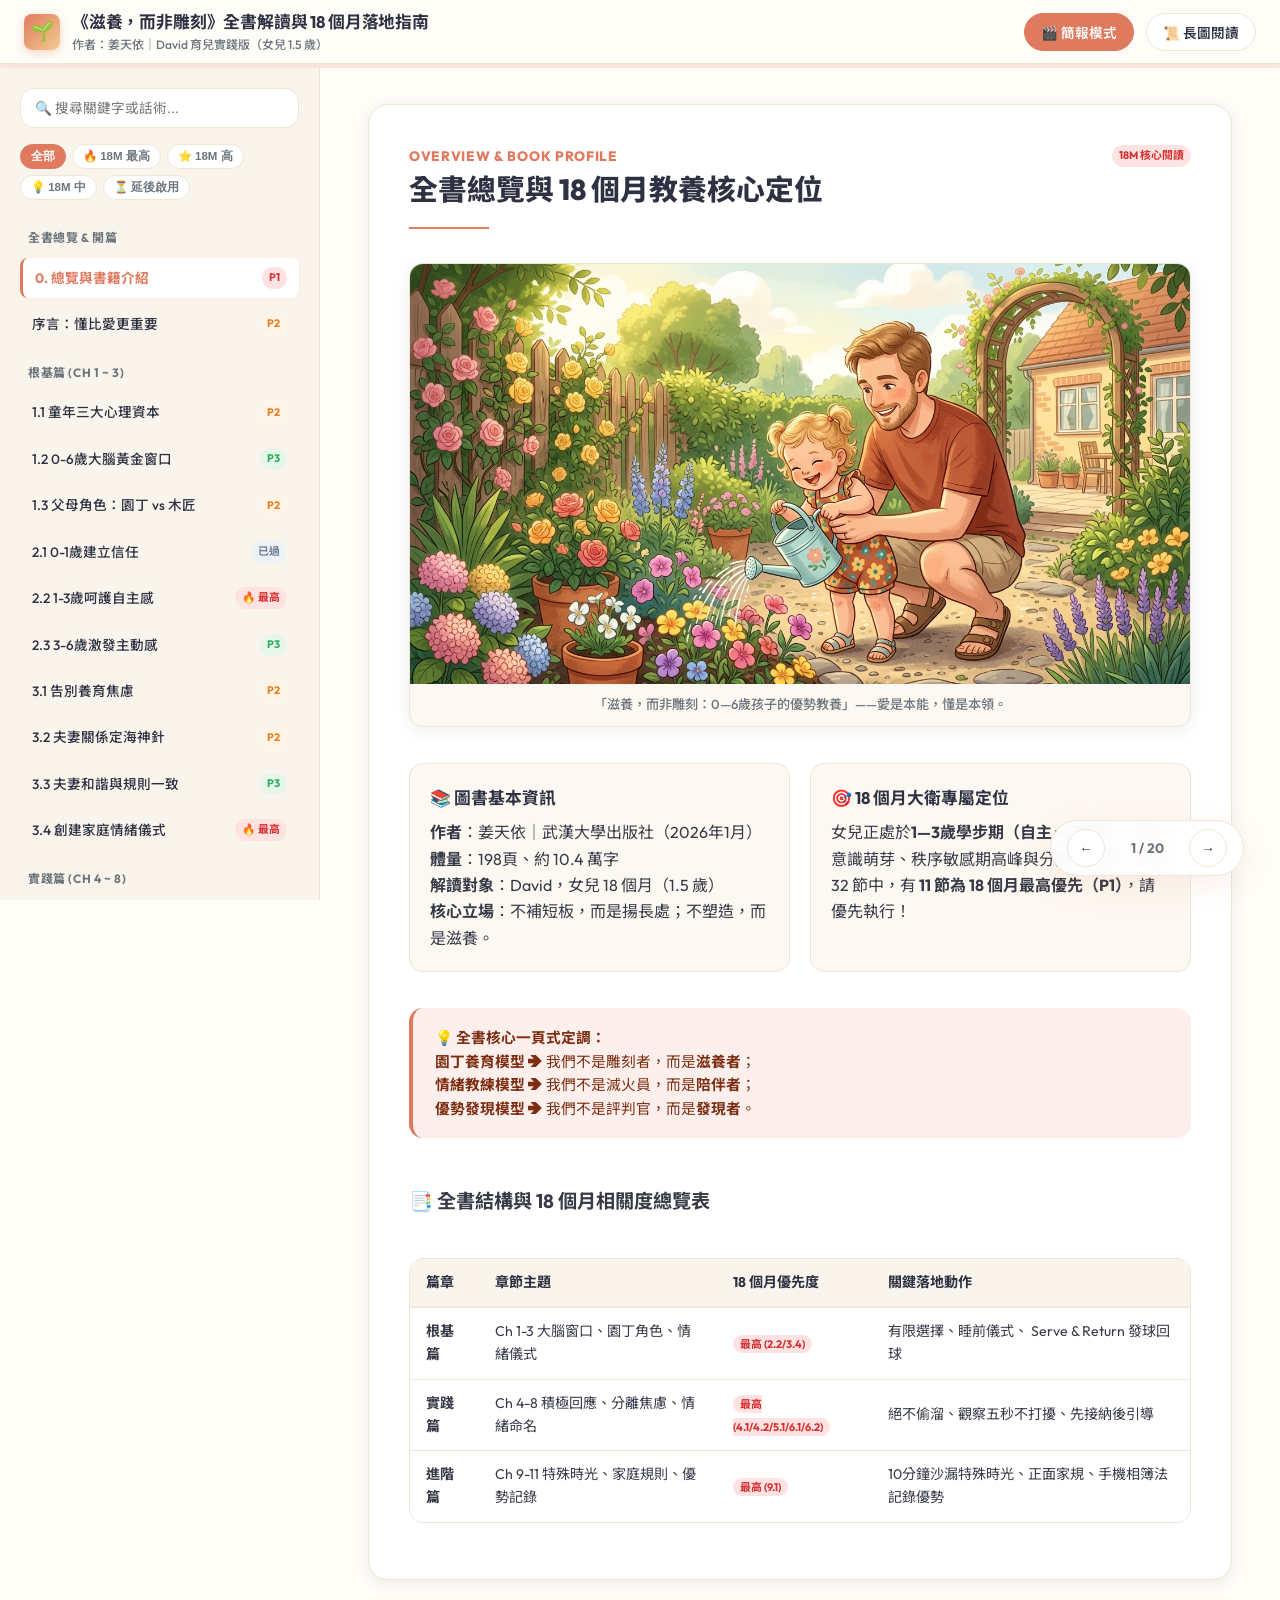
==== index.html @ 31b9a53b "Initial commit of Nurture Not Carve presentation" ====
<!DOCTYPE html>
<html lang="zh-TW">
<head>
  <meta charset="UTF-8">
  <meta name="viewport" content="width=device-width, initial-scale=1.0">
  <title>《滋養，而非雕刻》章節解讀與 18 個月落地指南 | 互動簡報</title>
  <!-- Google Fonts -->
  <link rel="preconnect" href="https://fonts.googleapis.com">
  <link rel="preconnect" href="https://fonts.gstatic.com" crossorigin>
  <link href="https://fonts.googleapis.com/css2?family=Noto+Sans+TC:wght@400;500;700;800;900&family=Outfit:wght@400;600;700;800&family=Plus+Jakarta+Sans:wght@500;700;800&display=swap" rel="stylesheet">
  <link rel="stylesheet" href="styles.css">
</head>
<body class="mode-slide">

  <!-- Header App Bar -->
  <header class="app-header">
    <div class="header-brand">
      <div class="brand-icon">🌱</div>
      <div class="brand-text">
        <h1>《滋養，而非雕刻》全書解讀與 18 個月落地指南</h1>
        <p>作者：姜天依｜David 育兒實踐版（女兒 1.5 歲）</p>
      </div>
    </div>
    <div class="header-controls">
      <button class="btn-toggle-mode active" id="btnModeSlide">🎬 簡報模式</button>
      <button class="btn-toggle-mode" id="btnModeScroll">📜 長圖閱讀</button>
    </div>
  </header>

  <!-- Progress Bar -->
  <div class="progress-bar-container">
    <div class="progress-bar-fill" id="progressBar"></div>
  </div>

  <!-- App Layout Container -->
  <div class="app-container">
    
    <!-- Sidebar Sitemap Navigation -->
    <aside class="app-sidebar" id="appSidebar">
      <div class="sidebar-search">
        <input type="text" id="searchInput" placeholder="🔍 搜尋關鍵字或話術...">
      </div>

      <div class="filter-tags">
        <button class="tag-btn active" data-filter="all">全部</button>
        <button class="tag-btn" data-filter="p1">🔥 18M 最高</button>
        <button class="tag-btn" data-filter="p2">⭐ 18M 高</button>
        <button class="tag-btn" data-filter="p3">💡 18M 中</button>
        <button class="tag-btn" data-filter="def">⏳ 延後啟用</button>
      </div>

      <nav class="nav-menu">
        <div class="nav-group-title">全書總覽 & 開篇</div>
        <a class="nav-item active" data-target="slide-overview" data-priority="p1">
          <span>0. 總覽與書籍介紹</span> <span class="priority-badge badge-p1">P1</span>
        </a>
        <a class="nav-item" data-target="slide-ch0" data-priority="p2">
          <span>序言：懂比愛更重要</span> <span class="priority-badge badge-p2">P2</span>
        </a>

        <div class="nav-group-title">根基篇 (Ch 1 ~ 3)</div>
        <a class="nav-item" data-target="slide-ch1-1" data-priority="p2">
          <span>1.1 童年三大心理資本</span> <span class="priority-badge badge-p2">P2</span>
        </a>
        <a class="nav-item" data-target="slide-ch1-2" data-priority="p3">
          <span>1.2 0-6歲大腦黃金窗口</span> <span class="priority-badge badge-p3">P3</span>
        </a>
        <a class="nav-item" data-target="slide-ch1-3" data-priority="p2">
          <span>1.3 父母角色：園丁 vs 木匠</span> <span class="priority-badge badge-p2">P2</span>
        </a>
        <a class="nav-item" data-target="slide-ch2-1" data-priority="def">
          <span>2.1 0-1歲建立信任</span> <span class="priority-badge badge-def">已過</span>
        </a>
        <a class="nav-item" data-target="slide-ch2-2" data-priority="p1">
          <span>2.2 1-3歲呵護自主感</span> <span class="priority-badge badge-p1">🔥 最高</span>
        </a>
        <a class="nav-item" data-target="slide-ch2-3" data-priority="p3">
          <span>2.3 3-6歲激發主動感</span> <span class="priority-badge badge-p3">P3</span>
        </a>
        <a class="nav-item" data-target="slide-ch3-1" data-priority="p2">
          <span>3.1 告別養育焦慮</span> <span class="priority-badge badge-p2">P2</span>
        </a>
        <a class="nav-item" data-target="slide-ch3-2" data-priority="p2">
          <span>3.2 夫妻關係定海神針</span> <span class="priority-badge badge-p2">P2</span>
        </a>
        <a class="nav-item" data-target="slide-ch3-3" data-priority="p3">
          <span>3.3 夫妻和諧與規則一致</span> <span class="priority-badge badge-p3">P3</span>
        </a>
        <a class="nav-item" data-target="slide-ch3-4" data-priority="p1">
          <span>3.4 創建家庭情緒儀式</span> <span class="priority-badge badge-p1">🔥 最高</span>
        </a>

        <div class="nav-group-title">實踐篇 (Ch 4 ~ 8)</div>
        <a class="nav-item" data-target="slide-ch4-1" data-priority="p1">
          <span>4.1 積極回應 vs 寵溺</span> <span class="priority-badge badge-p1">🔥 最高</span>
        </a>
        <a class="nav-item" data-target="slide-ch4-2" data-priority="p1">
          <span>4.2 分離焦慮積極應對</span> <span class="priority-badge badge-p1">🔥 最高</span>
        </a>
        <a class="nav-item" data-target="slide-ch4-3" data-priority="p2">
          <span>4.3 營造可預測家庭環境</span> <span class="priority-badge badge-p2">P2</span>
        </a>
        <a class="nav-item" data-target="slide-ch5-1" data-priority="p1">
          <span>5.1 保護專注力不打擾</span> <span class="priority-badge badge-p1">🔥 最高</span>
        </a>
        <a class="nav-item" data-target="slide-ch5-2" data-priority="p3">
          <span>5.2 成長型思維誇孩子</span> <span class="priority-badge badge-p3">P3</span>
        </a>
        <a class="nav-item" data-target="slide-ch5-3" data-priority="p3">
          <span>5.3 藝術遊戲培養創造力</span> <span class="priority-badge badge-p3">P3</span>
        </a>
        <a class="nav-item" data-target="slide-ch6-1" data-priority="p1">
          <span>6.1 幫孩子為情緒命名</span> <span class="priority-badge badge-p1">🔥 最高</span>
        </a>
        <a class="nav-item" data-target="slide-ch6-2" data-priority="p1">
          <span>6.2 先接納後引導</span> <span class="priority-badge badge-p1">🔥 最高</span>
        </a>
        <a class="nav-item" data-target="slide-ch6-3" data-priority="p3">
          <span>6.3 應對發脾氣暫停角</span> <span class="priority-badge badge-p3">P3</span>
        </a>
        <a class="nav-item" data-target="slide-ch7-1" data-priority="p2">
          <span>7.1 物權意識與分享</span> <span class="priority-badge badge-p2">P2</span>
        </a>
        <a class="nav-item" data-target="slide-ch7-2" data-priority="def">
          <span>7.2-7.4 衝突與同理心</span> <span class="priority-badge badge-def">延後</span>
        </a>
        <a class="nav-item" data-target="slide-ch8-1" data-priority="p2">
          <span>8.1-8.3 允許犯錯與堅毅</span> <span class="priority-badge badge-p2">P2</span>
        </a>

        <div class="nav-group-title">進階篇 (Ch 9 ~ 11)</div>
        <a class="nav-item" data-target="slide-ch9-1" data-priority="p1">
          <span>9.1 10分鐘特殊時光</span> <span class="priority-badge badge-p1">🔥 最高</span>
        </a>
        <a class="nav-item" data-target="slide-ch9-2" data-priority="p2">
          <span>9.2-9.3 C2Q與親子閱讀</span> <span class="priority-badge badge-p2">P2</span>
        </a>
        <a class="nav-item" data-target="slide-ch10-1" data-priority="p2">
          <span>10.1 清晰一致的家庭規則</span> <span class="priority-badge badge-p2">P2</span>
        </a>
        <a class="nav-item" data-target="slide-ch10-2" data-priority="def">
          <span>10.2 自然邏輯結果 4R</span> <span class="priority-badge badge-def">⚠️ 警示</span>
        </a>
        <a class="nav-item" data-target="slide-ch10-3" data-priority="p2">
          <span>10.3 鼓勵式溝通話術</span> <span class="priority-badge badge-p2">P2</span>
        </a>
        <a class="nav-item" data-target="slide-ch11-1" data-priority="p2">
          <span>11.1-11.3 VIA 24項優勢</span> <span class="priority-badge badge-p2">P2</span>
        </a>

        <div class="nav-group-title">總結模型 & 實踐工具</div>
        <a class="nav-item" data-target="slide-models" data-priority="p1">
          <span>三大模型總結</span> <span class="priority-badge badge-p1">P1</span>
        </a>
        <a class="nav-item" data-target="slide-games" data-priority="p2">
          <span>附錄 1：10例情緒小遊戲</span> <span class="priority-badge badge-p2">P2</span>
        </a>
        <a class="nav-item" data-target="slide-scripts" data-priority="p1">
          <span>附錄 2：8大急救話術對照</span> <span class="priority-badge badge-p1">P1</span>
        </a>
        <a class="nav-item" data-target="slide-critique" data-priority="p2">
          <span>學術檢視與全書存疑</span> <span class="priority-badge badge-p2">P2</span>
        </a>
        <a class="nav-item" data-target="slide-action18" data-priority="p1">
          <span>18 個月專屬落地清單</span> <span class="priority-badge badge-p1">🔥 最高</span>
        </a>
        <a class="nav-item" data-target="slide-conclusion" data-priority="p1">
          <span>結論：大衛的育兒心法</span> <span class="priority-badge badge-p1">P1</span>
        </a>
      </nav>
    </aside>

    <!-- Main Content Area -->
    <main class="app-content">
      <div class="slides-container">

        <!-- Slide 0: Overview -->
        <section class="slide-card active-slide" id="slide-overview">
          <div class="slide-header">
            <div>
              <div class="chapter-number">Overview & Book Profile</div>
              <h2 class="slide-title">全書總覽與 18 個月教養核心定位</h2>
            </div>
            <span class="priority-badge badge-p1">18M 核心閱讀</span>
          </div>
          <div class="slide-body">
            <figure class="slide-media">
              <img src="images/cover_gardener.jpg" alt="園丁式教養">
              <figcaption>「滋養，而非雕刻：0—6歲孩子的優勢教養」——愛是本能，懂是本領。</figcaption>
            </figure>

            <div class="grid-2">
              <div class="feature-box">
                <div class="feature-title">📚 圖書基本資訊</div>
                <p><strong>作者</strong>：姜天依｜武漢大學出版社（2026年1月）</p>
                <p><strong>體量</strong>：198頁、約 10.4 萬字</p>
                <p><strong>解讀對象</strong>：David，女兒 18 個月（1.5 歲）</p>
                <p><strong>核心立場</strong>：不補短板，而是揚長處；不塑造，而是滋養。</p>
              </div>

              <div class="feature-box">
                <div class="feature-title">🎯 18 個月大衛專屬定位</div>
                <p>女兒正處於<strong>1—3歲學步期（自主 vs 羞怯）</strong>，自我意識萌芽、秩序敏感期高峰與分離焦慮期。全書 32 節中，有 <strong>11 節為 18 個月最高優先（P1）</strong>，請優先執行！</p>
              </div>
            </div>

            <div class="callout callout-core">
              <strong>💡 全書核心一頁式定調：</strong><br>
              <strong>園丁養育模型</strong> ➔ 我們不是雕刻者，而是<strong>滋養者</strong>；<br>
              <strong>情緒教練模型</strong> ➔ 我們不是滅火員，而是<strong>陪伴者</strong>；<br>
              <strong>優勢發現模型</strong> ➔ 我們不是評判官，而是<strong>發現者</strong>。
            </div>

            <h3 style="font-size: 1.2rem; font-weight: 700; margin-top: 12px;">📑 全書結構與 18 個月相關度總覽表</h3>
            <table class="custom-table">
              <thead>
                <tr>
                  <th>篇章</th>
                  <th>章節主題</th>
                  <th>18 個月優先度</th>
                  <th>關鍵落地動作</th>
                </tr>
              </thead>
              <tbody>
                <tr>
                  <td><strong>根基篇</strong></td>
                  <td>Ch 1-3 大腦窗口、園丁角色、情緒儀式</td>
                  <td><span class="priority-badge badge-p1">最高 (2.2/3.4)</span></td>
                  <td>有限選擇、睡前儀式、 Serve & Return 發球回球</td>
                </tr>
                <tr>
                  <td><strong>實踐篇</strong></td>
                  <td>Ch 4-8 積極回應、分離焦慮、情緒命名</td>
                  <td><span class="priority-badge badge-p1">最高 (4.1/4.2/5.1/6.1/6.2)</span></td>
                  <td>絕不偷溜、觀察五秒不打擾、先接納後引導</td>
                </tr>
                <tr>
                  <td><strong>進階篇</strong></td>
                  <td>Ch 9-11 特殊時光、家庭規則、優勢記錄</td>
                  <td><span class="priority-badge badge-p1">最高 (9.1)</span></td>
                  <td>10分鐘沙漏特殊時光、正面家規、手機相簿法記錄優勢</td>
                </tr>
              </tbody>
            </table>
          </div>
        </section>

        <!-- Slide 1: Ch 0 序言 -->
        <section class="slide-card" id="slide-ch0">
          <div class="slide-header">
            <div>
              <div class="chapter-number">Chapter 0</div>
              <h2 class="slide-title">序言與前言：懂比愛更重要</h2>
            </div>
            <span class="priority-badge badge-p2">P2 基礎心態</span>
          </div>
          <div class="slide-body">
            <div class="callout callout-tip">
              <strong>🌟 核心主張：</strong> 愛是本能，懂是本領。傳統教養常以愛為名進行「標準化修剪」（讓安靜的孩子活潑、好動的孩子安靜）。本書立場：不補短板，而是揚長處。
            </div>

            <div class="grid-2">
              <div class="feature-box">
                <div class="feature-title">🎨 「航航混顏料」經典模式</div>
                <p>孩子把顏料塗滿整張桌子，老師沒有只說「隨你玩」，而是給了一個<strong>新身分（「色彩探索家」）</strong> + <strong>新結構（限定兩種顏色、指定區域、水洗顏料）</strong>。</p>
                <p style="color: var(--primary-coral-dark); font-weight: 700; margin-top: 6px;">👉 關鍵公式：接納 + 結構 = 完整動作（只接納會變成放任）</p>
              </div>

              <div class="feature-box">
                <div class="feature-title">🔍 推薦序內容缺口提醒</div>
                <p>推薦序點名的兩個賣點：「24項優勢信心建立法」與「加總分」理念，在正文中<strong>沒有獨立方法或完全未出現</strong>。閱讀時宜保持批判性。</p>
              </div>
            </div>

            <div class="callout callout-action">
              <strong>🛠️ 18 個月本週可做：</strong><br>
              處理一個你覺得是「破壞」的行為（扔食物、掏抽屜）。先做<strong>觀察</strong>：她在觀察什麼？重複哪個動作？換個名字記錄（「測試重力」），並給予一個安全的替代結構（專屬低櫃/倒東西箱）。
            </div>
          </div>
        </section>

        <!-- Slide 2: Ch 1.1 - 1.3 根基篇 -->
        <section class="slide-card" id="slide-ch1-1">
          <div class="slide-header">
            <div>
              <div class="chapter-number">Chapter 1.1 ~ 1.3</div>
              <h2 class="slide-title">心理資本、大腦黃金窗口與園丁隱喻</h2>
            </div>
            <span class="priority-badge badge-p2">P2 心理學地基</span>
          </div>
          <div class="slide-body">
            <figure class="slide-media">
              <img src="images/serve_and_return.jpg" alt="發球與回球互動">
              <figcaption>哈佛兒童發展中心「 Serve & Return 發球—回球」互動：孩子發球，父母在2秒內回球。</figcaption>
            </figure>

            <div class="grid-3">
              <div class="feature-box">
                <div class="feature-title">🌱 三大心理資本 (Ch 1.1)</div>
                <p><strong>內在安全感</strong> (土壤)<br><strong>樂觀解釋風格</strong> (陽光)<br><strong>成長型思維</strong> (雨露)</p>
                <p style="font-size: 0.85rem; color: var(--text-muted); margin-top: 6px;">壞事發生時往「暫時、特定、外在」歸因。</p>
              </div>

              <div class="feature-box">
                <div class="feature-title">🧠 大腦發展窗口 (Ch 1.2)</div>
                <p>0-3 歲突觸爆發，3 歲起「用進廢退」修剪。<strong> Serve & Return 發球-回球</strong>是核心互動。毒性壓力指長期忽視/暴力的壓力，日常哭鬧非毒性壓力。</p>
              </div>

              <div class="feature-box">
                <div class="feature-title">🏡 園丁 vs 木匠 (Ch 1.3)</div>
                <p>木匠有藍圖，偏離即缺陷；園丁只負責土壤陽光水分。父母應從「塑造者」轉為「發現者」與「支持者」。</p>
              </div>
            </div>

            <div class="callout callout-action">
              <strong>🛠️ 18 個月本週可做：</strong><br>
              挑三個時段（換尿布、吃飯、洗澡），刻意做「發球-回球」：只要她發出聲音或指向物品，在 2 秒內回應（重複聲音、命名物品、模仿表情）。跟隨她的注意力！
            </div>
          </div>
        </section>

        <!-- Slide 3: Ch 2.2 1-3歲學步期 (18M 最高) -->
        <section class="slide-card" id="slide-ch2-2">
          <div class="slide-header">
            <div>
              <div class="chapter-number">Chapter 2.2</div>
              <h2 class="slide-title">1—3歲學步期：呵護自主感，巧妙設立邊界</h2>
            </div>
            <span class="priority-badge badge-p1">🔥 18M 最高優先</span>
          </div>
          <div class="slide-body">
            <div class="callout callout-core">
              <strong>🌟 Erikson 第二階段核心：自主 vs 羞怯懷疑</strong><br>
              孩子的「不！」不是變壞，而是自我意識的宣言。父母的角色從「守護神」轉為「引導者」，任務是在呵護自主感與設立安全邊界間找平衡。
            </div>

            <div class="grid-2">
              <div class="feature-box">
                <div class="feature-title">🎁 最高投報率技術：有限選擇</div>
                <p>不問「你要不要穿衣服」，問「你要穿紅色還是藍色」。選項由你設計，選擇權在她。<strong>18 個月選項必須是拿在手中的實物！</strong></p>
              </div>

              <div class="feature-box">
                <div class="feature-title">🍪 秩序敏感期與邊界</div>
                <p>餅乾碎了就崩潰不是無理取鬧，是認定的完整被破壞。處理方式不是講理，是維持規律。心法：<strong>允許情緒，限制行為；共情先行，堅定隨後。</strong></p>
              </div>
            </div>

            <div class="callout callout-action">
              <strong>🛠️ 18 個月本週必執行（6 大動作）：</strong>
              <ol style="margin-left: 20px; font-size: 0.9rem; line-height: 1.7;">
                <li><strong>有限選擇每天三次</strong>：穿衣、吃飯碗、出門鞋（拿兩個實物供選）。</li>
                <li><strong>建立「替代清單」</strong>：對常說不可以的場景準備「但你可以...」（打人 ➔ 摸摸 / 拍枕頭）。</li>
                <li><strong>小幫手任務</strong>：髒衣服丟洗衣籃、放鞋子，做完真誠道謝。</li>
                <li><strong>三段式共情句型</strong>：「你很想要 ___，拿不到很生氣。爸爸知道。但是 ___ 不可以。我們可以 ___。」</li>
                <li><strong>固定三樣物品位置</strong>：她的杯子、鞋子、睡前玩偶。</li>
                <li><strong>戒除言語羞辱</strong>：絕不說「笨手笨腳」「再哭就不要你了」。</li>
              </ol>
            </div>
          </div>
        </section>

        <!-- Slide 4: Ch 3.1 - 3.4 父母情緒與家庭儀式 -->
        <section class="slide-card" id="slide-ch3-1">
          <div class="slide-header">
            <div>
              <div class="chapter-number">Chapter 3.1 ~ 3.4</div>
              <h2 class="slide-title">父母情緒管理、夫妻關係與家庭儀式</h2>
            </div>
            <span class="priority-badge badge-p1">🔥 3.4 18M 最高</span>
          </div>
          <div class="slide-body">
            <div class="grid-2">
              <div class="feature-box">
                <div class="feature-title">☕ 先給自己澆水 (Ch 3.1)</div>
                <p>空杯子倒不出水。睡眠不足會使前額葉失控。練習 <strong>4-7-8 呼吸法</strong>：吸氣 4 秒、屏息 7 秒、呼氣 8 秒。認知重評：「她不是搞破壞，是在探索。」</p>
              </div>

              <div class="feature-box">
                <div class="feature-title">☀️ 夫妻關係是太陽 (Ch 3.2-3.3)</div>
                <p>對孩子最好的教育是父母相愛。避免「孩子中心主義」。目睹爭吵後必須<strong>在孩子面前和好（災後重建）</strong>。約定「減壓閥暗號」適時換手。</p>
              </div>
            </div>

            <div class="callout callout-tip">
              <strong>🎉 3.4 家庭積極情緒儀式（頻率 > 規模）：</strong><br>
              每週大餐不如每天高品質擁抱。設計睡前固定儀式、出門「魔法親吻」、每年 recorded 的「生日訪談」。
            </div>

            <div class="callout callout-action">
              <strong>🛠️ 18 個月本週可做：</strong><br>
              - <strong>今晚開始睡前儀式</strong>：洗澡 ➔ 按摩 ➔ 繪本 ➔ 關燈 ➔ 愛的暗號。<br>
              - <strong>夫妻黃金 15 分鐘</strong>：孩子睡後不滑手機、不談孩子，只聊彼此。<br>
              - <strong>確立 3 條家規</strong>：與太太及照顧者（長輩/保母）一致。
            </div>
          </div>
        </section>

        <!-- Slide 5: Ch 4.1 積極回應 vs 寵溺 -->
        <section class="slide-card" id="slide-ch4-1">
          <div class="slide-header">
            <div>
              <div class="chapter-number">Chapter 4.1</div>
              <h2 class="slide-title">積極回應 vs 寵溺：無條件接納情緒，有條件滿足訴求</h2>
            </div>
            <span class="priority-badge badge-p1">🔥 18M 最高優先</span>
          </div>
          <div class="slide-body">
            <div class="callout callout-core">
              <strong>🌟 核心定型金句：</strong><br>
              「孩子不是被愛壞的，而是被混亂的規則和無效的管教慣壞的。」<br>
              <strong>回應的是「情緒與需求」，寵溺是滿足「所有行為訴求」。</strong>
            </div>

            <div class="grid-2">
              <div class="feature-box">
                <div class="feature-title">⚙️ 外部調節器概念</div>
                <p>幼兒前額葉未成熟，無法自我調節。父母的及時回應是外部調節器。無數次「被成功調節」的經驗會內化為自我調節能力。</p>
              </div>

              <div class="feature-box">
                <div class="feature-title">🕳️ 坑的比喻</div>
                <p><strong>積極回應</strong> ➔ 跑到坑邊說「我看到你了，我在這裡，我會幫你出來」；<br>
                <strong>寵溺</strong> ➔ 孩子哼一聲你就跳下去墊底甚至罵地面（取代了她的經驗）。</p>
              </div>
            </div>

            <table class="custom-table">
              <thead>
                <tr>
                  <th>步驟</th>
                  <th>階段任務</th>
                  <th>18 個月具體動作</th>
                </tr>
              </thead>
              <tbody>
                <tr>
                  <td><strong>步驟 1</strong></td>
                  <td>處理情緒 (下層大腦)</td>
                  <td>蹲下平視 ➔ 命名情緒 ➔ 允許哭泣 (語言簡短，肢體為主)</td>
                </tr>
                <tr>
                  <td><strong>步驟 2</strong></td>
                  <td>處理行為 (上層大腦)</td>
                  <td>溫和堅定重申規則 ➔ 提供有限選擇 / 轉移注意力</td>
                </tr>
              </tbody>
            </table>

            <div class="callout callout-action">
              <strong>🛠️ 18 個月本週做法：</strong><br>
              抓一個常因哭吵而讓步的場景（如索要零食）。這次不改變規則，只改變回應方式：情緒全接住，規則不動！重複 50 次是正常成本，不是失敗。
            </div>
          </div>
        </section>

        <!-- Slide 6: Ch 4.2 分離焦慮與安全基地 -->
        <section class="slide-card" id="slide-ch4-2">
          <div class="slide-header">
            <div>
              <div class="chapter-number">Chapter 4.2 ~ 4.3</div>
              <h2 class="slide-title">分離焦慮的積極應對與可預測家庭環境</h2>
            </div>
            <span class="priority-badge badge-p1">🔥 4.2 18M 高峰</span>
          </div>
          <div class="slide-body">
            <div class="callout callout-warning">
              <strong>⚠️ 最高警告：絕不偷偷溜走！</strong><br>
              偷溜會造成嚴重的信任危機，導致孩子第二天更黏。寧可面對哭泣的告別，也不要無聲消失。
            </div>

            <div class="grid-2">
              <div class="feature-box">
                <div class="feature-title">💋 4.2 核心工具：再見儀式</div>
                <p>固定短小的再見儀式（如<strong>魔法親吻</strong>：在手心親一下印在孩子手心）。告別語言指向「未來的重聚」（「下午4點我會第一個接你」），而非當下的不捨。</p>
              </div>

              <div class="feature-box">
                <div class="feature-title">🏰 4.3 安全基地四大支柱</div>
                <p>1. <strong>時間節奏</strong>（日常程序）<br>
                2. <strong>物理環境</strong>（各歸其位、低矮收納）<br>
                3. <strong>行為結果</strong>（清晰規則）<br>
                4. <strong>情緒反應可預測</strong>（最重要！）</p>
              </div>
            </div>

            <div class="callout callout-action">
              <strong>🛠️ 18 個月本週執行：</strong><br>
              - 固定「魔法親吻」再見儀式，每次都用同一個。<br>
              - 準時回來時明確標記：「爸爸說會回來，爸爸回來了！」<br>
              - 外出帶上她的「安慰物」（行動安全基地）。<br>
              - 設定低矮玩具架，玩完帶她一起「送玩具回家」。
            </div>
          </div>
        </section>

        <!-- Slide 7: Ch 5.1 保護專注力 (18M 最高) -->
        <section class="slide-card" id="slide-ch5-1">
          <div class="slide-header">
            <div>
              <div class="chapter-number">Chapter 5.1</div>
              <h2 class="slide-title">保護專注力：不打擾的藝術</h2>
            </div>
            <span class="priority-badge badge-p1">🔥 18M 最高優先</span>
          </div>
          <div class="slide-body">
            <div class="callout callout-core">
              <strong>🌟 核心主張：</strong><br>
              專注力主要不是訓練出來的，是<strong>保護</strong>出來的。除非孩子主動邀請（抬頭看你、眼神邀請），否則任何介入都是打斷。
            </div>

            <div class="grid-3">
              <div class="feature-box">
                <div class="feature-title">🚫 服務型打擾</div>
                <p>「渴不渴？喝口水」「熱不熱？」（在她正專注探索時中斷她）</p>
              </div>

              <div class="feature-box">
                <div class="feature-title">🚫 指導型打擾</div>
                <p>「天空應該是藍色的」「這個積木應該放這裡」「快看那邊」</p>
              </div>

              <div class="feature-box">
                <div class="feature-title">🚫 關心型打擾</div>
                <p>在旁邊充滿愛意地凝視、時不時摸頭——無形的「關注壓力」也是干擾。</p>
              </div>
            </div>

            <div class="callout callout-tip">
              <strong>💡 蒙特梭利工作循環：</strong><br>
              選擇 ➔ 專注操作 ➔ <strong>重複練習（同一個動作倒進倒出 20 次）</strong> ➔ 滿足收尾。<br>
              重複練習是工作，不是無聊！不要換掉它，不要「升級」它！
            </div>

            <div class="callout callout-action">
              <strong>🛠️ 18 個月本週執行：</strong><br>
              - <strong>「觀察五秒原則」</strong>：想開口打擾前，先默數五秒！<br>
              - <strong>全家統一共識</strong>：跟長輩溝通「她在工作」。<br>
              - <strong>喝水/擦嘴/加外套</strong>集中在她自然收尾的空檔。
            </div>
          </div>
        </section>

        <!-- Slide 8: Ch 6.1 情緒命名與兩層樓房神經學 -->
        <section class="slide-card" id="slide-ch6-1">
          <div class="slide-header">
            <div>
              <div class="chapter-number">Chapter 6.1 ~ 6.2</div>
              <h2 class="slide-title">情緒命名與先接納後引導</h2>
            </div>
            <span class="priority-badge badge-p1">🔥 18M 最高優先</span>
          </div>
          <div class="slide-body">
            <figure class="slide-media">
              <img src="images/emotional_coregulation.jpg" alt="情緒共調與安撫">
              <figcaption>Siegel 兩層樓房神經學：情緒崩潰時下層大腦劫持全身，父母蹲下命名情緒是搭建連通上下層大腦的階梯。</figcaption>
            </figure>

            <div class="grid-2">
              <div class="feature-box">
                <div class="feature-title">🏛️ 6.1 Siegel 兩層樓房</div>
                <p><strong>下層大腦</strong> (腦幹/邊緣系統) 負責原始情緒；<strong>上層大腦</strong> (前額葉) 負責思考與調節。說出「你很生氣」，是在幫她吸引上層大腦工作！</p>
              </div>

              <div class="feature-box">
                <div class="feature-title">🚥 6.2 順序不可顛倒</div>
                <p>杏仁核警報時，前額葉「掉線」，講理就像對著關機的電腦輸入指令。<strong>第一步針對下層大腦 (接納)；第二步針對上層大腦 (引導)。</strong></p>
              </div>
            </div>

            <div class="callout callout-tip">
              <strong>👀 觀察切換上層大腦的三個指標：</strong><br>
              當你觀察到孩子的 <strong>1. 哭聲逐漸減弱、2. 身體不再緊繃、3. 呼吸變得平穩</strong> 時，才是進入第二步引導的最佳時機！
            </div>

            <div class="callout callout-action">
              <strong>🛠️ 18 個月情緒命名句型：</strong><br>
              「你看起來好像很 <u>失望/著急/生氣</u>，是因為 <u>拿不到玩具</u>，對嗎？」<br>
              語尾保持探詢上揚。18 個月重點詞彙：<strong>失望、挫折、著急、害怕、不舒服</strong>。
            </div>
          </div>
        </section>

        <!-- Slide 9: Ch 6.3 積極暫停角 -->
        <section class="slide-card" id="slide-ch6-3">
          <div class="slide-header">
            <div>
              <div class="chapter-number">Chapter 6.3</div>
              <h2 class="slide-title">應對發脾氣的「積極暫停角」</h2>
            </div>
            <span class="priority-badge badge-p3">P3 父母先做</span>
          </div>
          <div class="slide-body">
            <figure class="slide-media">
              <img src="images/positive_pause.jpg" alt="積極暫停角">
              <figcaption>積極暫停角不是懲罰隔離，而是「我們情緒激動，需要安靜的地方平復」的心情加油站。</figcaption>
            </figure>

            <div class="grid-2">
              <div class="feature-box">
                <div class="feature-title">🛋️ 90% 取決於事前準備</div>
                <p>必須在風平浪靜時共同搭建。切忌稱「冷靜角/反思椅」（負面暗示）；推薦「彩虹島」「太空艙」「心情加油站」。</p>
              </div>

              <div class="feature-box">
                <div class="feature-title">🧸 暫停角 4 類物品</div>
                <p>1. <strong>舒緩感官</strong> (軟墊/亮片瓶)<br>
                2. <strong>宣洩情緒</strong> (捏捏樂/打枕頭)<br>
                3. <strong>注意力轉移</strong> (繪本/拼圖)<br>
                4. <strong>安全感媒介</strong> (全家福/抱抱熊)</p>
              </div>
            </div>

            <div class="callout callout-action">
              <strong>🛠️ 18 個月適用調整：</strong><br>
              18 個月還無法獨立去暫停角。<strong>現在主要作為「父母自己的暫停角」</strong>！當你快生氣時，說「爸爸需要去冷靜一下」，示範吹亮片瓶/深呼吸，這是最好的身教。
            </div>
          </div>
        </section>

        <!-- Slide 10: Ch 7 & 8 社交物權與允許犯錯 -->
        <section class="slide-card" id="slide-ch7-1">
          <div class="slide-header">
            <div>
              <div class="chapter-number">Chapter 7.1 & 8.1~8.3</div>
              <h2 class="slide-title">物權意識、允許犯錯與「暫未」的力量</h2>
            </div>
            <span class="priority-badge badge-p2">P2 行為引導</span>
          </div>
          <div class="slide-body">
            <div class="grid-3">
              <div class="feature-box">
                <div class="feature-title">🧸 物權與分享 (Ch 7.1)</div>
                <p>「我的」是自我邊界的確立。強迫分享是在破壞邊界。<strong>輪流比分享容易，沙漏/計時器比說理有效。</strong></p>
              </div>

              <div class="feature-box">
                <div class="feature-title">🧹 允許犯錯 (Ch 8.1)</div>
                <p>打翻牛奶不是道德問題。<strong>遞給她抹布，一起擦乾淨！</strong> 讓她體驗到「事情弄糟了可以修復」，而非恐懼被罵。</p>
              </div>

              <div class="feature-box">
                <div class="feature-title">🧱 腳手架與暫未 (Ch 8.2-8.3)</div>
                <p>把目標拆成小步驟。把「我不會」改成「我暫時還不會」。18 個月降難度：用短柄粗湯匙、魔鬼氈鞋。</p>
              </div>
            </div>

            <div class="callout callout-action">
              <strong>🛠️ 18 個月落地做法：</strong><br>
              - 開始明確宣示界線：「這是女兒的杯子」「這是爸爸的手機」。<br>
              - 打翻東西時不吼叫，平靜說「牛奶灑了，我們拿抹布擦擦」，遞給她抹布共同清理。
            </div>
          </div>
        </section>

        <!-- Slide 11: Ch 9.1 特殊時光 (18M 最高) -->
        <section class="slide-card" id="slide-ch9-1">
          <div class="slide-header">
            <div>
              <div class="chapter-number">Chapter 9.1</div>
              <h2 class="slide-title">放下手機：全身心投入的「特殊時光」</h2>
            </div>
            <span class="priority-badge badge-p1">🔥 18M 最高優先</span>
          </div>
          <div class="slide-body">
            <div class="callout callout-core">
              <strong>🌟 核心公式：每天 10—15 分鐘不被打擾的獨享時間</strong><br>
              質量遠重於數量。這段時間是孩子的「心理安全感加油站」。
            </div>

            <div class="grid-2">
              <div class="feature-box">
                <div class="feature-title">⏳ 特殊時光的 4 個原則</div>
                <p>1. <strong>命名與預告</strong>：「這是我們的特殊時光！」<br>
                2. <strong>孩子主導</strong>：她選玩什麼、怎麼玩<br>
                3. <strong>零干擾</strong>：手機放別房、關掉電視<br>
                4. <strong>不做考官，當解說員</strong>：「你正在把紅積木放最上面」＞「這是什麼顏色？」</p>
              </div>

              <div class="feature-box">
                <div class="feature-title">📖 親子閱讀 (Ch 9.3)</div>
                <p>共建者而非朗讀者。18 個月接受「不照順序翻」「讀半本就跑」。重點是互動與表情指認（「你看小熊在哭」）。</p>
              </div>
            </div>

            <div class="callout callout-action">
              <strong>🛠️ 18 個月本週執行：</strong><br>
              準備一個 10 分鐘沙漏。每天固定時間（如晚飯後），手機放遠，告訴她「現在是我們的特殊時光」，完全跟隨她的指令玩！
            </div>
          </div>
        </section>

        <!-- Slide 12: Ch 10.1 - 10.3 積極紀律與話術 -->
        <section class="slide-card" id="slide-ch10-1">
          <div class="slide-header">
            <div>
              <div class="chapter-number">Chapter 10.1 ~ 10.3</div>
              <h2 class="slide-title">積極家庭規則、4R 結果與代替吼叫話術</h2>
            </div>
            <span class="priority-badge badge-p2">P2 規則建立</span>
          </div>
          <div class="slide-body">
            <div class="grid-2">
              <div class="feature-box">
                <div class="feature-title">📜 正面語言規則 (Ch 10.1)</div>
                <p>大腦難以處理「不」。重寫規則：<br>
                ❌ 不許打人 ➔ 🟢 <strong>我們用溫柔的手</strong><br>
                ❌ 不許爬茶几 ➔ 🟢 <strong>我們的腳走在地上</strong><br>
                ❌ 吃飯別亂跑 ➔ 🟢 <strong>吃飯坐在餐椅上</strong></p>
              </div>

              <div class="feature-box">
                <div class="feature-title">⚠️ 10.2 邏輯結果 4R 警示</div>
                <p>邏輯結果需滿足 4R (Related, Respectful, Reasonable, Revealed in advance)。<br>
                <strong style="color: #E53E3E;">⚠️ 18 個月警告：邏輯結果在此年齡基本無效！此階段靠環境設計、預告轉移與物理帶離。</strong></p>
              </div>
            </div>

            <div class="callout callout-tip">
              <strong>📢 10.3 鼓勵式話術與吼叫修復三步：</strong><br>
              若不小心吼了，請在 3 分鐘內做<strong>關係修復三步</strong>：<br>
              1. 為自己情緒負責（「媽媽剛才大吼是我的問題，對不起」）<br>
              2. 重新連接（「我生氣的是行為，但我永遠愛你」）<br>
              3. 共同復盤。
            </div>

            <div class="callout callout-action">
              <strong>🛠️ 18 個月本週執行：</strong><br>
              用正面語言寫下 3 條家規，印出圖片貼在牆上（18個月看得懂圖片）。
            </div>
          </div>
        </section>

        <!-- Slide 13: Ch 11.1 - 11.3 VIA 性格優勢 -->
        <section class="slide-card" id="slide-ch11-1">
          <div class="slide-header">
            <div>
              <div class="chapter-number">Chapter 11.1 ~ 11.3</div>
              <h2 class="slide-title">發現孩子的天賦：VIA 24 項性格優勢</h2>
            </div>
            <span class="priority-badge badge-p2">P2 淘金者視角</span>
          </div>
          <div class="slide-body">
            <figure class="slide-media">
              <img src="images/character_strengths.jpg" alt="性格優勢發現">
              <figcaption>從「消防員」(到處滅火) 轉為「淘金者」(在生活中篩選優勢金粒)。</figcaption>
            </figure>

            <div class="grid-2">
              <div class="feature-box">
                <div class="feature-title">🔍 重新視角對照 (Ch 11.1)</div>
                <p>把問題行為轉化為優勢：<br>
                - 「固執」背後是 ➔ <strong>毅力</strong><br>
                - 「拆玩具破壞」背後是 ➔ <strong>好奇心</strong><br>
                - 「沒大沒小」背後是 ➔ <strong>誠實</strong><br>
                - 「挑食聞食物」背後是 ➔ <strong>審慎</strong></p>
              </div>

              <div class="feature-box">
                <div class="feature-title">📱 手機相簿記錄法 (Ch 11.2)</div>
                <p>建立「優勢瞬間」相簿，每張加一句備註（時間+行為+優勢名稱）。<strong>80% 的讚美與精力投資在優勢上 (Ch 11.3)。</strong></p>
              </div>
            </div>

            <div class="callout callout-action">
              <strong>🛠️ 18 個月本週執行：</strong><br>
              建立手機「優勢瞬間」相簿。觀察她進入新環境的第一個動作（「她如何開始」：衝進去 / 先看 / 找你），這是氣質的原始資料！
            </div>
          </div>
        </section>

        <!-- Slide 14: 三大模型總結 -->
        <section class="slide-card" id="slide-models">
          <div class="slide-header">
            <div>
              <div class="chapter-number">Summary Models</div>
              <h2 class="slide-title">全書三大總結模型 (一頁式心法)</h2>
            </div>
            <span class="priority-badge badge-p1">P1 全書精髓</span>
          </div>
          <div class="slide-body">
            <h3 style="font-size: 1.1rem; font-weight: 700; color: var(--primary-coral-dark);">🌳 模型一：「園丁養育」生態系統模型</h3>
            <table class="custom-table">
              <thead>
                <tr>
                  <th>層次</th>
                  <th>核心內容</th>
                  <th>對應章節</th>
                </tr>
              </thead>
              <tbody>
                <tr>
                  <td><strong>肥沃的土壤</strong></td>
                  <td>安全與連接 (內在安全感、積極回應、夫妻關係)</td>
                  <td>Ch 4 安全感 / Ch 3 夫妻關係</td>
                </tr>
                <tr>
                  <td><strong>穩固的根系</strong></td>
                  <td>內在力量 (情緒管理、抗挫力、優勢發現)</td>
                  <td>Ch 6 情緒 / Ch 8 堅毅 / Ch 11 優勢</td>
                </tr>
                <tr>
                  <td><strong>綻放的花朵</strong></td>
                  <td>外顯行為 (好奇心、社交力、熱愛學習)</td>
                  <td>Ch 5 好奇心 / Ch 7 社交力</td>
                </tr>
                <tr>
                  <td><strong>氣候與園丁</strong></td>
                  <td>家庭環境與父母角色 (情緒管理、溝通、儀式)</td>
                  <td>Ch 3 父母自我關懷與儀式</td>
                </tr>
              </tbody>
            </table>

            <h3 style="font-size: 1.1rem; font-weight: 700; color: var(--primary-coral-dark); margin-top: 16px;">🚦 模型二：情緒管理「三步走」教練模型</h3>
            <table class="custom-table">
              <thead>
                <tr>
                  <th>步驟</th>
                  <th>行動內容</th>
                  <th>標準話術</th>
                  <th>18 個月適用度</th>
                </tr>
              </thead>
              <tbody>
                <tr>
                  <td><strong>① 降溫</strong></td>
                  <td>蹲下、擁抱、共情命名情緒</td>
                  <td>「你非常生氣，因為……對嗎？」</td>
                  <td><span class="priority-badge badge-p1">完全適用 (極致做)</span></td>
                </tr>
                <tr>
                  <td><strong>② 復盤</strong></td>
                  <td>平復後共同回顧事件</td>
                  <td>「剛才發生了什麼？」</td>
                  <td><span class="priority-badge badge-def">延後 (約 3 歲)</span></td>
                </tr>
                <tr>
                  <td><strong>③ 解決</strong></td>
                  <td>共同探討方案或規則</td>
                  <td>「下次可以怎麼做？」</td>
                  <td><span class="priority-badge badge-def">延後 (約 3 歲)</span></td>
                </tr>
              </tbody>
            </table>

            <h3 style="font-size: 1.1rem; font-weight: 700; color: var(--primary-coral-dark); margin-top: 16px;">🔄 模型三：優勢發現與滋養循環模型</h3>
            <div class="callout callout-tip">
              <strong>① 正念觀察</strong> (優勢偵探視角) ➔ <strong>② 精準識別</strong> (連結 24 項優勢詞彙) ➔ <strong>③ 優勢性反饋</strong> (描述行為 + 命名優勢) ➔ <strong>④ 設計「優勢時刻」</strong> (創造應用場景) ➔ 正向迴路！
            </div>
          </div>
        </section>

        <!-- Slide 15: 附錄 1: 10 例小遊戲 -->
        <section class="slide-card" id="slide-games">
          <div class="slide-header">
            <div>
              <div class="chapter-number">Appendix 1</div>
              <h2 class="slide-title">附錄 1：家庭積極情緒小遊戲 10 例</h2>
            </div>
            <span class="priority-badge badge-p2">P2 遊戲力實踐</span>
          </div>
          <div class="slide-body">
            <table class="custom-table">
              <thead>
                <tr>
                  <th>#</th>
                  <th>遊戲名稱</th>
                  <th>訓練目標</th>
                  <th>18 個月適用度</th>
                </tr>
              </thead>
              <tbody>
                <tr>
                  <td>1</td>
                  <td><strong>情緒面具變變變</strong></td>
                  <td>識別與表達基本情緒</td>
                  <td><span class="priority-badge badge-p1">✅ 現在就能玩 (互猜表情)</span></td>
                </tr>
                <tr>
                  <td>2</td>
                  <td><strong>最愛時刻「玫瑰」分享</strong></td>
                  <td>感恩與樂觀思維</td>
                  <td>△ 父母代述（「今天最開心是溜滑梯嗎？」）</td>
                </tr>
                <tr>
                  <td>3</td>
                  <td><strong>愛的轟炸</strong></td>
                  <td>自尊與被愛感</td>
                  <td><span class="priority-badge badge-p1">✅ 聽得懂語氣與擁抱</span></td>
                </tr>
                <tr>
                  <td>4</td>
                  <td><strong>勇氣歌</strong></td>
                  <td>克服小恐懼</td>
                  <td><span class="priority-badge badge-p1">✅ 打針、看醫生前特別有效！</span></td>
                </tr>
                <tr>
                  <td>5</td>
                  <td><strong>發現美的「尋寶」之旅</strong></td>
                  <td>培養欣賞美</td>
                  <td>✅ 簡化成「找一個紅色的」</td>
                </tr>
                <tr>
                  <td>6</td>
                  <td><strong>哈哈鏡模仿秀</strong></td>
                  <td>釋放情緒、體驗快樂</td>
                  <td><span class="priority-badge badge-p1">✅ 這個年齡最愛！</span></td>
                </tr>
                <tr>
                  <td>7</td>
                  <td><strong>感恩石</strong></td>
                  <td>練習感恩</td>
                  <td>△ 父母先示範</td>
                </tr>
                <tr>
                  <td>8</td>
                  <td><strong>「吹走」壞情緒</strong></td>
                  <td>深呼吸遊戲化</td>
                  <td><span class="priority-badge badge-p1">✅ 用力吹手心壞情緒</span></td>
                </tr>
                <tr>
                  <td>9</td>
                  <td><strong>優勢超人之帽</strong></td>
                  <td>自我認同</td>
                  <td>△ 約 2.5 歲</td>
                </tr>
                <tr>
                  <td>10</td>
                  <td><strong>家庭擁抱隧道</strong></td>
                  <td>催產素速效藥</td>
                  <td><span class="priority-badge badge-p1">✅ 搭手成隧道鑽過拿擁抱</span></td>
                </tr>
              </tbody>
            </table>
          </div>
        </section>

        <!-- Slide 16: 附錄 2: 8 大急救話術 -->
        <section class="slide-card" id="slide-scripts">
          <div class="slide-header">
            <div>
              <div class="chapter-number">Appendix 2</div>
              <h2 class="slide-title">附錄 2：8 大高頻衝突場景急救話術對照</h2>
            </div>
            <span class="priority-badge badge-p1">🔥 18M 最高實用</span>
          </div>
          <div class="slide-body">

            <div class="script-card">
              <div class="script-header">🍚 場景一：不肯吃飯 / 挑食</div>
              <div class="script-bad">❌ 傳統吼叫：「必須吃完！不然不許下桌！」</div>
              <div class="script-good">✅ 積極話術：「你是想先吃三口米飯，還是先吃一塊你愛吃的蛋？你的小肚子是你自己的『飽飽管理員』，它說飽了你就聽它的。」</div>
            </div>

            <div class="script-card">
              <div class="script-header">🌙 場景二：不睡覺 / 拖延上床</div>
              <div class="script-bad">❌ 傳統吼叫：「都幾點了！馬上給我去睡！再不睡大灰狼來了！」</div>
              <div class="script-good">✅ 積極話術：「我們再玩最後五分鐘。看，長針指到 6 就是魔法睡覺時間！我們來比賽看誰先像小烏龜一樣『爬』到床上？」</div>
            </div>

            <div class="script-card">
              <div class="script-header">💥 場景三：發脾氣、哭鬧不止 (18M 最高頻)</div>
              <div class="script-bad">❌ 傳統吼叫：「不許哭！再哭我就揍你了！」</div>
              <div class="script-good">✅ 積極話術：「你非常非常生氣/難過，對嗎？想哭的話爸爸陪你。你可以生氣，但不能打人。你可以去打枕頭或用力跺三下腳。」</div>
            </div>

            <div class="script-card">
              <div class="script-header">🛒 場景五：公共場合哭鬧索要東西</div>
              <div class="script-bad">❌ 傳統吼叫：「家裡那麼多！不許買！你再鬧我現在就走！」</div>
              <div class="script-good">✅ 積極話術（幻想滿足）：「我知道你非常想要這個小汽車！如果買回家你會給它起什麼名字？我們來給它拍張照片加入生日願望清單。」</div>
            </div>

            <div class="script-card">
              <div class="script-header">🐢 場景六：磨蹭、拖拉 (18M 適用)</div>
              <div class="script-bad">❌ 傳統吼叫：「快點！磨蹭什麼！我數到三！」</div>
              <div class="script-good">✅ 積極話術：「我們來玩『機器人快走』遊戲！啟動馬達，嗡嗡嗡———出發！你是想像小兔一樣蹦著去洗手，還是像大象一樣跺腳去？」</div>
            </div>

            <div class="script-card">
              <div class="script-header">🪥 場景七：拒絕刷牙 / 洗澡</div>
              <div class="script-bad">❌ 傳統吼叫：「不刷牙蟲子咬死你！」</div>
              <div class="script-good">✅ 積極話術：「牙刷小火車要開進山洞啦！嗚———給牙齒上的『細菌小怪獸』洗洗澡！你是刷牙總監，指揮我先刷上面還是下面？」</div>
            </div>

          </div>
        </section>

        <!-- Slide 17: 學術檢視與全書存疑 -->
        <section class="slide-card" id="slide-critique">
          <div class="slide-header">
            <div>
              <div class="chapter-number">Critical Audit</div>
              <h2 class="slide-title">全書存疑清單與學術文獻檢視 (Fact-Check)</h2>
            </div>
            <span class="priority-badge badge-p2">P2 批判性思考</span>
          </div>
          <div class="slide-body">
            <div class="callout callout-critique">
              <strong>🔍 事實與推論分開：本檔特別補充之外部文獻核實</strong><br>
              全書參考文獻僅 6 筆暢銷書中譯本，<strong>無任何一篇學術論文</strong>。書中通篇出現「哈佛/耶魯/劍橋/斯坦福研究顯示+精確百分比」，在參考文獻中無對應來源。<strong>建議把帶百分比的研究結論當作方向性提示，不引用數字！</strong>
            </div>

            <table class="custom-table">
              <thead>
                <tr>
                  <th>#</th>
                  <th>書中主張與數據</th>
                  <th>真實學術視角與問題</th>
                </tr>
              </thead>
              <tbody>
                <tr>
                  <td>1</td>
                  <td>哈佛：1-3歲探索前額葉神經連接密度提升 20%</td>
                  <td><strong style="color:#C53030;">神經連接密度無法在活體兒童身上這樣測量。數據高度可疑。</strong></td>
                </tr>
                <tr>
                  <td>2</td>
                  <td>斯坦福 Dweck 團隊 5 年追蹤，成長型思維數學提升 15%</td>
                  <td>最接近研究為 2 年縱向介入 (Blackwell 2007)。Sisk et al. (2018) 統合分析顯示成長型思維介入效果極小。勿當決定性變數自責。</td>
                </tr>
                <tr>
                  <td>3</td>
                  <td>3000 萬詞彙差距 (Hart & Risley)</td>
                  <td>Sperry et al. (2018) 指出原研究樣本僅 42 戶，且低估低收入家庭語言多樣性。方向站得住，數字勿引用。</td>
                </tr>
                <tr>
                  <td>4</td>
                  <td> AAP 0-12個月每秒 700-1000個連接</td>
                  <td>與第 1.2 節「每秒上百萬個」相差三個數量級，書中內部矛盾。</td>
                </tr>
                <tr>
                  <td>5</td>
                  <td>溫尼科特「60分媽媽」</td>
                  <td>原概念為 "Good enough mother" (足夠好的母親)，非60分。原意為「恰到好處的不完美」提供獨立契機。</td>
                </tr>
                <tr>
                  <td>6</td>
                  <td>正面管教 4R 與暫停角來源缺失</td>
                  <td>源自 Jane Nelsen《正面管教》(Adler-Dreikurs學派)。書中未標註出處。方法有效，但需了解來源。</td>
                </tr>
              </tbody>
            </table>
          </div>
        </section>

        <!-- Slide 18: 18 個月專屬行動清單 -->
        <section class="slide-card" id="slide-action18">
          <div class="slide-header">
            <div>
              <div class="chapter-number">18-Month Action Plan</div>
              <h2 class="slide-title">18 個月女兒專屬落地行動清單</h2>
            </div>
            <span class="priority-badge badge-p1">🔥 18M 執行總綱</span>
          </div>
          <div class="slide-body">
            <div class="callout callout-core">
              <strong>🎯 推進原則：一次只推進 1—2 項，不要全上！</strong>
            </div>

            <h3 style="font-size: 1.1rem; font-weight: 700; color: #D63031;">🔥 第一優先：本週就開始 (投報率最高 6 項)</h3>
            <table class="custom-table">
              <thead>
                <tr>
                  <th>#</th>
                  <th>行動項目</th>
                  <th>章節出處</th>
                </tr>
              </thead>
              <tbody>
                <tr><td>1</td><td><strong>「觀察五秒」</strong>——想打斷她之前先默數五秒</td><td>Ch 5.1</td></tr>
                <tr><td>2</td><td><strong>情緒命名</strong>：崩潰第一句說「你看起來很 ___」，語尾上揚</td><td>Ch 6.1</td></tr>
                <tr><td>3</td><td><strong>積極回應兩步驟</strong>：先接情緒（等哭聲減弱呼吸平穩），再守規則</td><td>Ch 4.1/6.2</td></tr>
                <tr><td>4</td><td><strong>「特殊時光」10分鐘</strong>：沙漏計時、手機放別房、她主導你當解說員</td><td>Ch 9.1</td></tr>
                <tr><td>5</td><td><strong>固定睡前儀式 + 愛的暗號</strong></td><td>Ch 3.4/4.3</td></tr>
                <tr><td>6</td><td><strong>絕不偷偷溜走 + 魔法親吻再見儀式</strong></td><td>Ch 4.2</td></tr>
              </tbody>
            </table>

            <h3 style="font-size: 1.1rem; font-weight: 700; color: #E67E22; margin-top: 16px;">⭐ 第二優先：本月內導入 (8 項)</h3>
            <p style="font-size: 0.9rem; line-height: 1.7;">
              7. <strong>有限選擇</strong> (每天三次拿實物)｜8. <strong>正面語言重寫 3 條家規貼牆</strong>｜9. <strong>全體照顧者口徑統一</strong>｜10. <strong>遊戲化取代講理</strong> (刷牙/洗澡/出門)｜11. <strong>低矮玩具架「送玩具回家」</strong>｜12. <strong>簡化工具</strong> (粗握把湯匙/魔鬼氈鞋)｜13. <strong>夫妻黃金15分鐘</strong>｜14. <strong>打翻東西遞抹布一起擦</strong>。
            </p>

            <h3 style="font-size: 1.1rem; font-weight: 700; color: #27AE60; margin-top: 16px;">💡 第三優先：本季內建立習慣 (11 項)</h3>
            <p style="font-size: 0.9rem; line-height: 1.7;">
              15. 手機建「優勢瞬間」相簿加備註｜16. 觀察「她如何開始」氣質資料｜17. 記錄自己發火前置條件模式｜18. 描述具體動作稱讚｜19. 創意角落感官塗鴉｜20. 低結構材料替換 (積木/紙箱/水/沙)｜21. 保護每天自由時間｜22. 繪本指認表情｜23. 父母自己的暫停角示範｜24. 錄第一支「生日訪談」｜25. 明確宣示「這是誰的」。
            </p>

            <div class="callout callout-warning">
              <strong>⏳ 18 個月延後啟用項目 (勿在此階段強求)：</strong><br>
              「暫未」句型 (需會說我不會)、完整積極暫停角 (需3歲)、邏輯結果 4R (需3歲)、衝突解決三步法 (需3歲)、C2Q 追問 (需3歲)、家庭會議發言棒 (需3-4歲)。
            </div>
          </div>
        </section>

        <!-- Slide 19: 結論頁 -->
        <section class="slide-card" id="slide-conclusion">
          <div class="slide-header">
            <div>
              <div class="chapter-number">Conclusion</div>
              <h2 class="slide-title">結論：給 David 的育兒金句與宣告</h2>
            </div>
            <span class="priority-badge badge-p1">P1 終章</span>
          </div>
          <div class="slide-body">
            <div class="callout callout-core" style="font-size: 1.05rem; text-align: center; padding: 24px;">
              <strong>🌿 「我愛的不是你未來可能取得的成就，而是你此刻存在的本質。<br>
              我關注的不是你比別人欠缺了什麼，而是你獨一無二的閃光點。<br>
              我的夢想不是把你塑造成我想像中的樣子，而是守護你，成為你本該成為的自己。」</strong>
            </div>

            <div class="grid-2">
              <div class="feature-box">
                <div class="feature-title">💡 哲學層三大定針</div>
                <p>- <strong>懂 > 愛</strong>：愛是本能，懂是本領。<br>
                - <strong>園丁 ≠ 放任</strong>：接納 + 結構才是完整動作。<br>
                - 滋養者、陪伴者、發現者，而非雕刻者與滅火員。</p>
              </div>

              <div class="feature-box">
                <div class="feature-title">🛠️ 父母層三大修練</div>
                <p>- <strong>先給自己澆水</strong>：睡滿 6 小時優先於所有技巧。<br>
                - <strong>頻率 > 規模</strong>：每天一個高品質擁抱勝過每週大餐。<br>
                - <strong>吼完後的三分鐘</strong>，才是真正的教育發生的地方！</p>
              </div>
            </div>

            <div class="callout callout-action" style="text-align: center; margin-top: 20px;">
              🎉 <strong>恭喜完成《滋養，而非雕刻》全書簡報學習！祝 David 與 18 個月女兒的育兒旅程溫暖圓滿！</strong>
            </div>
          </div>
        </section>

      </div>
    </main>
  </div>

  <!-- Floating Footer Navigation Bar -->
  <div class="slide-footer-nav">
    <button class="nav-btn" id="btnPrev">←</button>
    <div class="slide-counter" id="slideCounter">1 / 20</div>
    <button class="nav-btn" id="btnNext">→</button>
  </div>

  <script src="app.js"></script>
</body>
</html>
---- styles.css ----
/* Warm & Bright Parenting Design System */
:root {
  --bg-main: #FFFDF8;
  --bg-card: #FFFFFF;
  --bg-card-soft: #FDF9F2;
  --bg-sidebar: #FAF5EC;
  --border-color: #EFE6D5;
  --border-focus: #E07A5F;
  
  --primary-coral: #E07A5F;
  --primary-coral-dark: #C85A3F;
  --primary-coral-light: #FDF0EC;
  
  --sun-yellow: #F2CC8F;
  --sun-yellow-dark: #D4A24E;
  --sun-yellow-light: #FFF9EE;
  
  --sage-green: #81B29A;
  --sage-green-dark: #4F7965;
  --sage-green-light: #EBF4F0;
  
  --text-main: #2D3142;
  --text-muted: #6C757D;
  --text-light: #9A9EA6;
  
  --accent-blue: #3D5A80;
  --accent-blue-light: #EBF1F7;
  --accent-pink: #EE6C4D;
  
  --shadow-sm: 0 2px 8px rgba(224, 122, 95, 0.06);
  --shadow-md: 0 4px 16px rgba(45, 49, 66, 0.08);
  --shadow-lg: 0 10px 30px rgba(224, 122, 95, 0.12);
  
  --radius-sm: 8px;
  --radius-md: 14px;
  --radius-lg: 20px;
  --radius-pill: 50px;
  
  --font-family: 'Outfit', 'Noto Sans TC', 'Plus Jakarta Sans', -apple-system, BlinkMacSystemFont, sans-serif;
  --transition-fast: 0.2s ease;
  --transition-normal: 0.3s cubic-bezier(0.4, 0, 0.2, 1);
}

* {
  box-sizing: border-box;
  margin: 0;
  padding: 0;
}

body {
  font-family: var(--font-family);
  background-color: var(--bg-main);
  color: var(--text-main);
  line-height: 1.65;
  overflow-x: hidden;
  -webkit-font-smoothing: antialiased;
}

/* Header Navbar */
.app-header {
  position: fixed;
  top: 0;
  left: 0;
  right: 0;
  height: 64px;
  background: rgba(255, 253, 248, 0.92);
  backdrop-filter: blur(12px);
  border-bottom: 1px solid var(--border-color);
  display: flex;
  align-items: center;
  justify-content: space-between;
  padding: 0 24px;
  z-index: 1000;
  box-shadow: var(--shadow-sm);
}

.header-brand {
  display: flex;
  align-items: center;
  gap: 12px;
}

.brand-icon {
  width: 36px;
  height: 36px;
  background: linear-gradient(135deg, var(--primary-coral), var(--sun-yellow));
  border-radius: var(--radius-sm);
  display: flex;
  align-items: center;
  justify-content: center;
  color: #fff;
  font-weight: 800;
  font-size: 1.2rem;
  box-shadow: 0 3px 10px rgba(224, 122, 95, 0.3);
}

.brand-text h1 {
  font-size: 1.05rem;
  font-weight: 700;
  color: var(--text-main);
  letter-spacing: -0.01em;
}

.brand-text p {
  font-size: 0.75rem;
  color: var(--text-muted);
  font-weight: 500;
}

.header-controls {
  display: flex;
  align-items: center;
  gap: 12px;
}

.btn-toggle-mode, .btn-icon-nav {
  display: inline-flex;
  align-items: center;
  gap: 8px;
  padding: 8px 16px;
  background: var(--bg-card);
  border: 1px solid var(--border-color);
  border-radius: var(--radius-pill);
  color: var(--text-main);
  font-family: inherit;
  font-size: 0.85rem;
  font-weight: 600;
  cursor: pointer;
  transition: var(--transition-fast);
}

.btn-toggle-mode:hover, .btn-icon-nav:hover {
  background: var(--primary-coral-light);
  border-color: var(--primary-coral);
  color: var(--primary-coral-dark);
}

.btn-toggle-mode.active {
  background: var(--primary-coral);
  color: #fff;
  border-color: var(--primary-coral);
}

/* Progress Bar */
.progress-bar-container {
  position: fixed;
  top: 64px;
  left: 0;
  right: 0;
  height: 4px;
  background: rgba(224, 122, 95, 0.15);
  z-index: 999;
}

.progress-bar-fill {
  height: 100%;
  width: 0%;
  background: linear-gradient(90deg, var(--primary-coral), var(--sun-yellow-dark));
  transition: width 0.3s ease;
}

/* Main Layout */
.app-container {
  display: flex;
  margin-top: 68px;
  min-height: calc(100vh - 68px);
}

/* Sidebar Navigation */
.app-sidebar {
  width: 320px;
  background: var(--bg-sidebar);
  border-right: 1px solid var(--border-color);
  padding: 20px;
  display: flex;
  flex-direction: column;
  gap: 16px;
  position: fixed;
  top: 68px;
  bottom: 0;
  left: 0;
  overflow-y: auto;
  z-index: 900;
  transition: transform var(--transition-normal);
}

.sidebar-search input {
  width: 100%;
  padding: 10px 14px;
  border-radius: var(--radius-md);
  border: 1px solid var(--border-color);
  background: var(--bg-card);
  font-family: inherit;
  font-size: 0.85rem;
  outline: none;
  transition: var(--transition-fast);
}

.sidebar-search input:focus {
  border-color: var(--primary-coral);
  box-shadow: 0 0 0 3px rgba(224, 122, 95, 0.15);
}

.filter-tags {
  display: flex;
  flex-wrap: wrap;
  gap: 6px;
}

.tag-btn {
  padding: 4px 10px;
  border-radius: var(--radius-pill);
  font-size: 0.72rem;
  font-weight: 600;
  border: 1px solid var(--border-color);
  background: var(--bg-card);
  color: var(--text-muted);
  cursor: pointer;
  transition: var(--transition-fast);
}

.tag-btn:hover {
  border-color: var(--primary-coral);
  color: var(--primary-coral);
}

.tag-btn.active {
  background: var(--primary-coral);
  color: #fff;
  border-color: var(--primary-coral);
}

.nav-menu {
  display: flex;
  flex-direction: column;
  gap: 6px;
}

.nav-group-title {
  font-size: 0.75rem;
  font-weight: 700;
  text-transform: uppercase;
  letter-spacing: 0.05em;
  color: var(--text-muted);
  margin: 12px 0 4px 8px;
}

.nav-item {
  display: flex;
  align-items: center;
  justify-content: space-between;
  padding: 9px 12px;
  border-radius: var(--radius-sm);
  font-size: 0.85rem;
  color: var(--text-main);
  text-decoration: none;
  cursor: pointer;
  transition: var(--transition-fast);
  font-weight: 500;
}

.nav-item:hover {
  background: var(--primary-coral-light);
  color: var(--primary-coral-dark);
}

.nav-item.active {
  background: var(--bg-card);
  color: var(--primary-coral);
  font-weight: 700;
  box-shadow: var(--shadow-sm);
  border-left: 3px solid var(--primary-coral);
}

.priority-badge {
  font-size: 0.68rem;
  padding: 2px 7px;
  border-radius: var(--radius-pill);
  font-weight: 700;
}

.badge-p1 { background: #FFE3E3; color: #D63031; }
.badge-p2 { background: #FFF4E5; color: #E67E22; }
.badge-p3 { background: #E8F5E9; color: #27AE60; }
.badge-def { background: #EDF2F7; color: #718096; }

/* Main Content Area */
.app-content {
  margin-left: 320px;
  flex: 1;
  padding: 36px 48px 80px 48px;
  max-width: 1200px;
}

/* Slide Deck Container */
.slides-container {
  display: flex;
  flex-direction: column;
  gap: 48px;
}

body.mode-slide .slide-card {
  display: none;
}

body.mode-slide .slide-card.active-slide {
  display: block;
  animation: fadeInSlide 0.35s cubic-bezier(0.4, 0, 0.2, 1);
}

@keyframes fadeInSlide {
  from { opacity: 0; transform: translateY(12px); }
  to { opacity: 1; transform: translateY(0); }
}

/* Slide Card Styling */
.slide-card {
  background: var(--bg-card);
  border-radius: var(--radius-lg);
  border: 1px solid var(--border-color);
  padding: 40px;
  box-shadow: var(--shadow-md);
  position: relative;
}

.slide-header {
  display: flex;
  align-items: flex-start;
  justify-content: space-between;
  margin-bottom: 24px;
  padding-bottom: 18px;
  border-bottom: 2px ribbon var(--border-color);
  position: relative;
}

.slide-header::after {
  content: '';
  position: absolute;
  bottom: -2px;
  left: 0;
  width: 80px;
  height: 2px;
  background: var(--primary-coral);
}

.slide-tag-group {
  display: flex;
  align-items: center;
  gap: 8px;
}

.chapter-number {
  font-size: 0.85rem;
  font-weight: 800;
  letter-spacing: 0.05em;
  color: var(--primary-coral);
  text-transform: uppercase;
}

.slide-title {
  font-size: 1.8rem;
  font-weight: 800;
  color: var(--text-main);
  margin-top: 4px;
  line-height: 1.3;
}

.slide-body {
  font-size: 1rem;
  color: #373A47;
  display: flex;
  flex-direction: column;
  gap: 24px;
}

/* Media Illustration Styling */
.slide-media {
  border-radius: var(--radius-md);
  overflow: hidden;
  box-shadow: var(--shadow-md);
  margin: 12px 0;
  border: 1px solid var(--border-color);
  background: var(--bg-card-soft);
}

.slide-media img {
  width: 100%;
  height: auto;
  max-height: 420px;
  object-fit: cover;
  display: block;
}

.slide-media figcaption {
  padding: 10px 16px;
  font-size: 0.82rem;
  color: var(--text-muted);
  text-align: center;
  background: var(--bg-card-soft);
  font-weight: 500;
}

/* Grid Layouts & Cards */
.grid-2 {
  display: grid;
  grid-template-columns: repeat(2, 1fr);
  gap: 20px;
}

.grid-3 {
  display: grid;
  grid-template-columns: repeat(3, 1fr);
  gap: 20px;
}

.feature-box {
  background: var(--bg-card-soft);
  border-radius: var(--radius-md);
  padding: 20px;
  border: 1px solid var(--border-color);
  transition: var(--transition-fast);
}

.feature-box:hover {
  transform: translateY(-2px);
  box-shadow: var(--shadow-sm);
  border-color: var(--primary-coral);
}

.feature-title {
  font-size: 1.05rem;
  font-weight: 700;
  color: var(--text-main);
  margin-bottom: 8px;
  display: flex;
  align-items: center;
  gap: 8px;
}

/* Callout Box Alert Styles */
.callout {
  padding: 18px 22px;
  border-radius: var(--radius-md);
  border-left: 4px solid;
  margin: 12px 0;
  font-size: 0.92rem;
  line-height: 1.6;
}

.callout-core {
  background: var(--primary-coral-light);
  border-color: var(--primary-coral);
  color: #7C2D12;
}

.callout-tip {
  background: var(--sun-yellow-light);
  border-color: var(--sun-yellow-dark);
  color: #78350F;
}

.callout-action {
  background: var(--sage-green-light);
  border-color: var(--sage-green);
  color: var(--sage-green-dark);
}

.callout-warning {
  background: #FFF5F5;
  border-color: #E53E3E;
  color: #9B2C2C;
}

.callout-critique {
  background: #F7FAFC;
  border-color: var(--accent-blue);
  color: #2C5282;
}

/* Comparison Tables */
.custom-table {
  width: 100%;
  border-collapse: separate;
  border-spacing: 0;
  margin: 16px 0;
  border-radius: var(--radius-md);
  overflow: hidden;
  border: 1px solid var(--border-color);
}

.custom-table th {
  background: var(--bg-sidebar);
  color: var(--text-main);
  font-weight: 700;
  text-align: left;
  padding: 12px 16px;
  font-size: 0.88rem;
  border-bottom: 2px solid var(--border-color);
}

.custom-table td {
  padding: 12px 16px;
  font-size: 0.88rem;
  border-bottom: 1px solid var(--border-color);
  background: var(--bg-card);
}

.custom-table tr:last-child td {
  border-bottom: none;
}

.custom-table tr:hover td {
  background: var(--bg-card-soft);
}

/* Emergency Script Cards */
.script-card {
  background: var(--bg-card);
  border: 1px solid var(--border-color);
  border-radius: var(--radius-md);
  padding: 18px;
  margin-bottom: 14px;
  transition: var(--transition-fast);
}

.script-card:hover {
  box-shadow: var(--shadow-sm);
  border-color: var(--primary-coral);
}

.script-header {
  font-weight: 700;
  font-size: 1.05rem;
  color: var(--primary-coral-dark);
  margin-bottom: 10px;
  display: flex;
  align-items: center;
  justify-content: space-between;
}

.script-bad {
  background: #FFF5F5;
  color: #C53030;
  padding: 8px 12px;
  border-radius: var(--radius-sm);
  font-size: 0.88rem;
  margin-bottom: 8px;
}

.script-good {
  background: var(--sage-green-light);
  color: var(--sage-green-dark);
  padding: 10px 14px;
  border-radius: var(--radius-sm);
  font-size: 0.9rem;
  font-weight: 600;
  margin-bottom: 6px;
  border-left: 3px solid var(--sage-green);
}

/* Floating Slide Navigation (Slide Mode only) */
.slide-footer-nav {
  position: fixed;
  bottom: 24px;
  right: 36px;
  display: flex;
  align-items: center;
  gap: 12px;
  background: rgba(255, 255, 255, 0.92);
  backdrop-filter: blur(10px);
  padding: 8px 16px;
  border-radius: var(--radius-pill);
  box-shadow: var(--shadow-lg);
  border: 1px solid var(--border-color);
  z-index: 1000;
}

.nav-btn {
  width: 38px;
  height: 38px;
  border-radius: 50%;
  border: 1px solid var(--border-color);
  background: var(--bg-card);
  color: var(--text-main);
  display: flex;
  align-items: center;
  justify-content: center;
  cursor: pointer;
  font-weight: 700;
  transition: var(--transition-fast);
}

.nav-btn:hover {
  background: var(--primary-coral);
  color: #fff;
  border-color: var(--primary-coral);
}

.slide-counter {
  font-size: 0.85rem;
  font-weight: 700;
  color: var(--text-muted);
  min-width: 60px;
  text-align: center;
}

/* Responsive Rules */
@media (max-width: 992px) {
  .app-sidebar {
    transform: translateX(-100%);
  }
  .app-sidebar.open {
    transform: translateX(0);
  }
  .app-content {
    margin-left: 0;
    padding: 24px 16px;
  }
  .grid-2, .grid-3 {
    grid-template-columns: 1fr;
  }
}
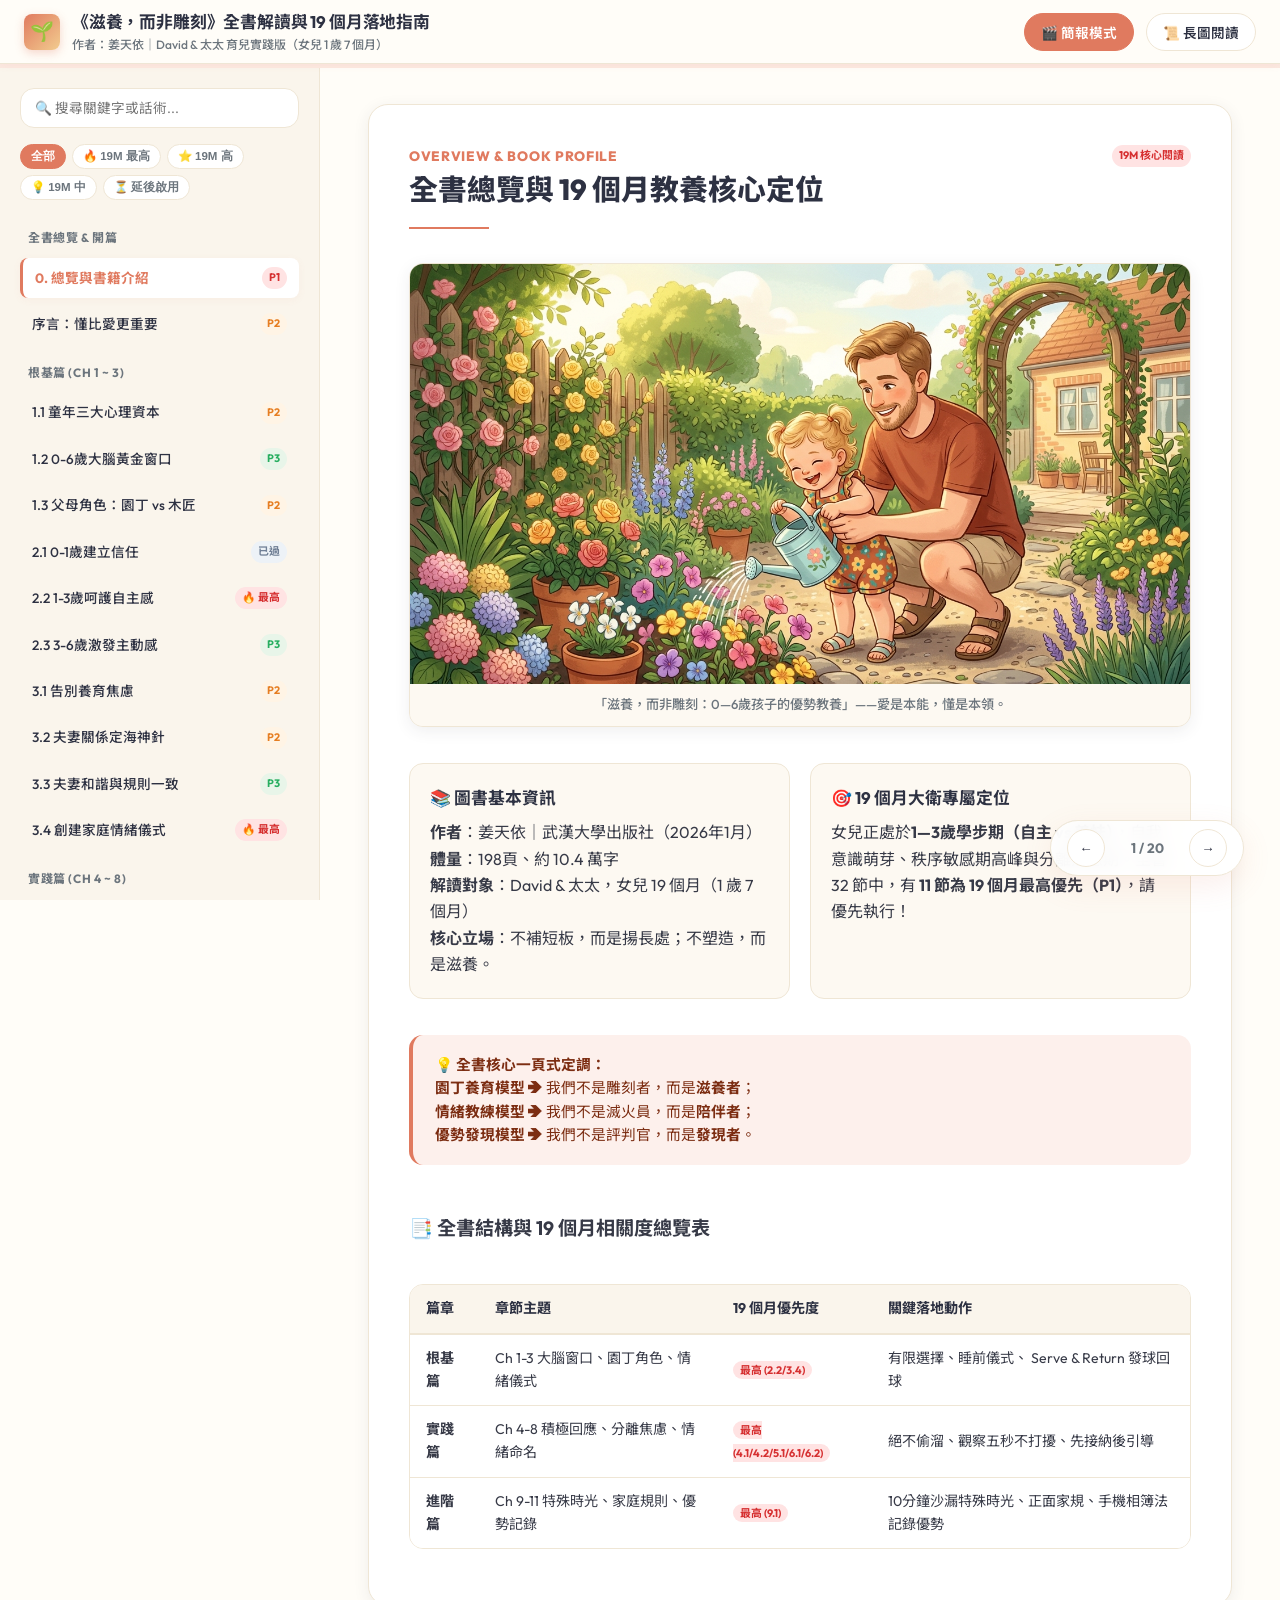
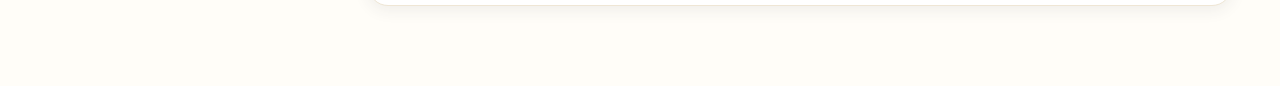
==== commit 4c611490: "Update to 19 months: add SVG diagrams, ensure every slide has visual" ====
--- a/index.html
+++ b/index.html
@@ -3,7 +3,7 @@
 <head>
   <meta charset="UTF-8">
   <meta name="viewport" content="width=device-width, initial-scale=1.0">
-  <title>《滋養，而非雕刻》章節解讀與 18 個月落地指南 | 互動簡報</title>
+  <title>《滋養，而非雕刻》章節解讀與 19 個月落地指南 | 互動簡報</title>
   <!-- Google Fonts -->
   <link rel="preconnect" href="https://fonts.googleapis.com">
   <link rel="preconnect" href="https://fonts.gstatic.com" crossorigin>
@@ -17,8 +17,8 @@
     <div class="header-brand">
       <div class="brand-icon">🌱</div>
       <div class="brand-text">
-        <h1>《滋養，而非雕刻》全書解讀與 18 個月落地指南</h1>
-        <p>作者：姜天依｜David 育兒實踐版（女兒 1.5 歲）</p>
+        <h1>《滋養，而非雕刻》全書解讀與 19 個月落地指南</h1>
+        <p>作者：姜天依｜David & 太太 育兒實踐版（女兒 1 歲 7 個月）</p>
       </div>
     </div>
     <div class="header-controls">
@@ -43,9 +43,9 @@
 
       <div class="filter-tags">
         <button class="tag-btn active" data-filter="all">全部</button>
-        <button class="tag-btn" data-filter="p1">🔥 18M 最高</button>
-        <button class="tag-btn" data-filter="p2">⭐ 18M 高</button>
-        <button class="tag-btn" data-filter="p3">💡 18M 中</button>
+        <button class="tag-btn" data-filter="p1">🔥 19M 最高</button>
+        <button class="tag-btn" data-filter="p2">⭐ 19M 高</button>
+        <button class="tag-btn" data-filter="p3">💡 19M 中</button>
         <button class="tag-btn" data-filter="def">⏳ 延後啟用</button>
       </div>
 
@@ -162,7 +162,7 @@
           <span>學術檢視與全書存疑</span> <span class="priority-badge badge-p2">P2</span>
         </a>
         <a class="nav-item" data-target="slide-action18" data-priority="p1">
-          <span>18 個月專屬落地清單</span> <span class="priority-badge badge-p1">🔥 最高</span>
+          <span>19 個月專屬落地清單</span> <span class="priority-badge badge-p1">🔥 最高</span>
         </a>
         <a class="nav-item" data-target="slide-conclusion" data-priority="p1">
           <span>結論：大衛的育兒心法</span> <span class="priority-badge badge-p1">P1</span>
@@ -179,9 +179,9 @@
           <div class="slide-header">
             <div>
               <div class="chapter-number">Overview & Book Profile</div>
-              <h2 class="slide-title">全書總覽與 18 個月教養核心定位</h2>
-            </div>
-            <span class="priority-badge badge-p1">18M 核心閱讀</span>
+              <h2 class="slide-title">全書總覽與 19 個月教養核心定位</h2>
+            </div>
+            <span class="priority-badge badge-p1">19M 核心閱讀</span>
           </div>
           <div class="slide-body">
             <figure class="slide-media">
@@ -194,13 +194,13 @@
                 <div class="feature-title">📚 圖書基本資訊</div>
                 <p><strong>作者</strong>：姜天依｜武漢大學出版社（2026年1月）</p>
                 <p><strong>體量</strong>：198頁、約 10.4 萬字</p>
-                <p><strong>解讀對象</strong>：David，女兒 18 個月（1.5 歲）</p>
+                <p><strong>解讀對象</strong>：David & 太太，女兒 19 個月（1 歲 7 個月）</p>
                 <p><strong>核心立場</strong>：不補短板，而是揚長處；不塑造，而是滋養。</p>
               </div>
 
               <div class="feature-box">
-                <div class="feature-title">🎯 18 個月大衛專屬定位</div>
-                <p>女兒正處於<strong>1—3歲學步期（自主 vs 羞怯）</strong>，自我意識萌芽、秩序敏感期高峰與分離焦慮期。全書 32 節中，有 <strong>11 節為 18 個月最高優先（P1）</strong>，請優先執行！</p>
+                <div class="feature-title">🎯 19 個月大衛專屬定位</div>
+                <p>女兒正處於<strong>1—3歲學步期（自主 vs 羞怯）</strong>，自我意識萌芽、秩序敏感期高峰與分離焦慮期。全書 32 節中，有 <strong>11 節為 19 個月最高優先（P1）</strong>，請優先執行！</p>
               </div>
             </div>
 
@@ -211,13 +211,13 @@
               <strong>優勢發現模型</strong> ➔ 我們不是評判官，而是<strong>發現者</strong>。
             </div>
 
-            <h3 style="font-size: 1.2rem; font-weight: 700; margin-top: 12px;">📑 全書結構與 18 個月相關度總覽表</h3>
+            <h3 style="font-size: 1.2rem; font-weight: 700; margin-top: 12px;">📑 全書結構與 19 個月相關度總覽表</h3>
             <table class="custom-table">
               <thead>
                 <tr>
                   <th>篇章</th>
                   <th>章節主題</th>
-                  <th>18 個月優先度</th>
+                  <th>19 個月優先度</th>
                   <th>關鍵落地動作</th>
                 </tr>
               </thead>
@@ -273,7 +273,7 @@
             </div>
 
             <div class="callout callout-action">
-              <strong>🛠️ 18 個月本週可做：</strong><br>
+              <strong>🛠️ 19 個月本週可做：</strong><br>
               處理一個你覺得是「破壞」的行為（扔食物、掏抽屜）。先做<strong>觀察</strong>：她在觀察什麼？重複哪個動作？換個名字記錄（「測試重力」），並給予一個安全的替代結構（專屬低櫃/倒東西箱）。
             </div>
           </div>
@@ -313,22 +313,34 @@
             </div>
 
             <div class="callout callout-action">
-              <strong>🛠️ 18 個月本週可做：</strong><br>
+              <strong>🛠️ 19 個月本週可做：</strong><br>
               挑三個時段（換尿布、吃飯、洗澡），刻意做「發球-回球」：只要她發出聲音或指向物品，在 2 秒內回應（重複聲音、命名物品、模仿表情）。跟隨她的注意力！
             </div>
           </div>
         </section>
 
-        <!-- Slide 3: Ch 2.2 1-3歲學步期 (18M 最高) -->
+        <!-- Slide 3: Ch 2.2 1-3歲學步期 (19M 最高) -->
         <section class="slide-card" id="slide-ch2-2">
           <div class="slide-header">
             <div>
               <div class="chapter-number">Chapter 2.2</div>
               <h2 class="slide-title">1—3歲學步期：呵護自主感，巧妙設立邊界</h2>
             </div>
-            <span class="priority-badge badge-p1">🔥 18M 最高優先</span>
-          </div>
-          <div class="slide-body">
+            <span class="priority-badge badge-p1">🔥 19M 最高優先</span>
+          </div>
+          <div class="slide-body">
+            <figure class='slide-media'>
+                <svg viewBox="0 0 500 200" width="100%" style="max-width:500px">
+                    <rect width="100%" height="100%" fill="#F8FAFC" rx="10" />
+                    <path d="M 250 160 L 230 190 L 270 190 Z" fill="#264653" />
+                    <line x1="100" y1="160" x2="400" y2="160" stroke="#2D6A4F" stroke-width="8" stroke-linecap="round" />
+                    <circle cx="150" cy="130" r="30" fill="#E76F51" />
+                    <text x="150" y="135" fill="#FFFFFF" text-anchor="middle" font-size="14" font-weight="bold">自主感</text>
+                    <rect x="320" y="100" width="60" height="60" fill="#E9C46A" rx="5" />
+                    <text x="350" y="135" fill="#264653" text-anchor="middle" font-size="14" font-weight="bold">邊界</text>
+                </svg>
+            </figure>
+
             <div class="callout callout-core">
               <strong>🌟 Erikson 第二階段核心：自主 vs 羞怯懷疑</strong><br>
               孩子的「不！」不是變壞，而是自我意識的宣言。父母的角色從「守護神」轉為「引導者」，任務是在呵護自主感與設立安全邊界間找平衡。
@@ -337,7 +349,7 @@
             <div class="grid-2">
               <div class="feature-box">
                 <div class="feature-title">🎁 最高投報率技術：有限選擇</div>
-                <p>不問「你要不要穿衣服」，問「你要穿紅色還是藍色」。選項由你設計，選擇權在她。<strong>18 個月選項必須是拿在手中的實物！</strong></p>
+                <p>不問「你要不要穿衣服」，問「你要穿紅色還是藍色」。選項由你設計，選擇權在她。<strong>19 個月選項必須是拿在手中的實物！</strong></p>
               </div>
 
               <div class="feature-box">
@@ -347,7 +359,7 @@
             </div>
 
             <div class="callout callout-action">
-              <strong>🛠️ 18 個月本週必執行（6 大動作）：</strong>
+              <strong>🛠️ 19 個月本週必執行（6 大動作）：</strong>
               <ol style="margin-left: 20px; font-size: 0.9rem; line-height: 1.7;">
                 <li><strong>有限選擇每天三次</strong>：穿衣、吃飯碗、出門鞋（拿兩個實物供選）。</li>
                 <li><strong>建立「替代清單」</strong>：對常說不可以的場景準備「但你可以...」（打人 ➔ 摸摸 / 拍枕頭）。</li>
@@ -367,7 +379,7 @@
               <div class="chapter-number">Chapter 3.1 ~ 3.4</div>
               <h2 class="slide-title">父母情緒管理、夫妻關係與家庭儀式</h2>
             </div>
-            <span class="priority-badge badge-p1">🔥 3.4 18M 最高</span>
+            <span class="priority-badge badge-p1">🔥 3.4 19M 最高</span>
           </div>
           <div class="slide-body">
             <div class="grid-2">
@@ -388,7 +400,7 @@
             </div>
 
             <div class="callout callout-action">
-              <strong>🛠️ 18 個月本週可做：</strong><br>
+              <strong>🛠️ 19 個月本週可做：</strong><br>
               - <strong>今晚開始睡前儀式</strong>：洗澡 ➔ 按摩 ➔ 繪本 ➔ 關燈 ➔ 愛的暗號。<br>
               - <strong>夫妻黃金 15 分鐘</strong>：孩子睡後不滑手機、不談孩子，只聊彼此。<br>
               - <strong>確立 3 條家規</strong>：與太太及照顧者（長輩/保母）一致。
@@ -403,7 +415,7 @@
               <div class="chapter-number">Chapter 4.1</div>
               <h2 class="slide-title">積極回應 vs 寵溺：無條件接納情緒，有條件滿足訴求</h2>
             </div>
-            <span class="priority-badge badge-p1">🔥 18M 最高優先</span>
+            <span class="priority-badge badge-p1">🔥 19M 最高優先</span>
           </div>
           <div class="slide-body">
             <div class="callout callout-core">
@@ -430,7 +442,7 @@
                 <tr>
                   <th>步驟</th>
                   <th>階段任務</th>
-                  <th>18 個月具體動作</th>
+                  <th>19 個月具體動作</th>
                 </tr>
               </thead>
               <tbody>
@@ -448,7 +460,7 @@
             </table>
 
             <div class="callout callout-action">
-              <strong>🛠️ 18 個月本週做法：</strong><br>
+              <strong>🛠️ 19 個月本週做法：</strong><br>
               抓一個常因哭吵而讓步的場景（如索要零食）。這次不改變規則，只改變回應方式：情緒全接住，規則不動！重複 50 次是正常成本，不是失敗。
             </div>
           </div>
@@ -461,9 +473,25 @@
               <div class="chapter-number">Chapter 4.2 ~ 4.3</div>
               <h2 class="slide-title">分離焦慮的積極應對與可預測家庭環境</h2>
             </div>
-            <span class="priority-badge badge-p1">🔥 4.2 18M 高峰</span>
-          </div>
-          <div class="slide-body">
+            <span class="priority-badge badge-p1">🔥 4.2 19M 高峰</span>
+          </div>
+          <div class="slide-body">
+            <figure class='slide-media'>
+                <svg viewBox="0 0 500 250" width="100%" style="max-width:500px">
+                    <rect width="100%" height="100%" fill="#F8FAFC" rx="10" />
+                    <path d="M 50 80 L 250 20 L 450 80 Z" fill="#E76F51" />
+                    <text x="250" y="60" fill="#FFFFFF" text-anchor="middle" font-size="18" font-weight="bold">安全基地</text>
+                    <rect x="80" y="80" width="50" height="150" fill="#2D6A4F" />
+                    <text x="105" y="160" fill="#FFFFFF" text-anchor="middle" font-size="12" font-weight="bold" writing-mode="vertical-rl">接納</text>
+                    <rect x="180" y="80" width="50" height="150" fill="#264653" />
+                    <text x="205" y="160" fill="#FFFFFF" text-anchor="middle" font-size="12" font-weight="bold" writing-mode="vertical-rl">回應</text>
+                    <rect x="280" y="80" width="50" height="150" fill="#E9C46A" />
+                    <text x="305" y="160" fill="#264653" text-anchor="middle" font-size="12" font-weight="bold" writing-mode="vertical-rl">支持</text>
+                    <rect x="380" y="80" width="50" height="150" fill="#F4A261" />
+                    <text x="405" y="160" fill="#FFFFFF" text-anchor="middle" font-size="12" font-weight="bold" writing-mode="vertical-rl">放手</text>
+                </svg>
+            </figure>
+
             <div class="callout callout-warning">
               <strong>⚠️ 最高警告：絕不偷偷溜走！</strong><br>
               偷溜會造成嚴重的信任危機，導致孩子第二天更黏。寧可面對哭泣的告別，也不要無聲消失。
@@ -485,7 +513,7 @@
             </div>
 
             <div class="callout callout-action">
-              <strong>🛠️ 18 個月本週執行：</strong><br>
+              <strong>🛠️ 19 個月本週執行：</strong><br>
               - 固定「魔法親吻」再見儀式，每次都用同一個。<br>
               - 準時回來時明確標記：「爸爸說會回來，爸爸回來了！」<br>
               - 外出帶上她的「安慰物」（行動安全基地）。<br>
@@ -494,16 +522,37 @@
           </div>
         </section>
 
-        <!-- Slide 7: Ch 5.1 保護專注力 (18M 最高) -->
+        <!-- Slide 7: Ch 5.1 保護專注力 (19M 最高) -->
         <section class="slide-card" id="slide-ch5-1">
           <div class="slide-header">
             <div>
               <div class="chapter-number">Chapter 5.1</div>
               <h2 class="slide-title">保護專注力：不打擾的藝術</h2>
             </div>
-            <span class="priority-badge badge-p1">🔥 18M 最高優先</span>
-          </div>
-          <div class="slide-body">
+            <span class="priority-badge badge-p1">🔥 19M 最高優先</span>
+          </div>
+          <div class="slide-body">
+            <figure class='slide-media'>
+                <svg viewBox="0 0 500 250" width="100%" style="max-width:500px">
+                    <rect width="100%" height="100%" fill="#F8FAFC" rx="10" />
+                    <path d="M 150 70 A 80 80 0 0 1 350 70" fill="none" stroke="#2D6A4F" stroke-width="4" marker-end="url(#arrow)" />
+                    <path d="M 350 180 A 80 80 0 0 1 150 180" fill="none" stroke="#E9C46A" stroke-width="4" marker-end="url(#arrow)" />
+                    <circle cx="120" cy="125" r="40" fill="#E76F51" />
+                    <text x="120" y="130" fill="#FFFFFF" text-anchor="middle" font-size="14" font-weight="bold">選擇</text>
+                    <circle cx="250" cy="50" r="40" fill="#264653" />
+                    <text x="250" y="55" fill="#FFFFFF" text-anchor="middle" font-size="14" font-weight="bold">專注</text>
+                    <circle cx="380" cy="125" r="40" fill="#F4A261" />
+                    <text x="380" y="130" fill="#FFFFFF" text-anchor="middle" font-size="14" font-weight="bold">重複</text>
+                    <circle cx="250" cy="200" r="40" fill="#2D6A4F" />
+                    <text x="250" y="205" fill="#FFFFFF" text-anchor="middle" font-size="14" font-weight="bold">滿足</text>
+                    <defs>
+                        <marker id="arrow" markerWidth="10" markerHeight="10" refX="9" refY="3" orient="auto" markerUnits="strokeWidth">
+                            <path d="M0,0 L0,6 L9,3 z" fill="#2D6A4F" />
+                        </marker>
+                    </defs>
+                </svg>
+            </figure>
+
             <div class="callout callout-core">
               <strong>🌟 核心主張：</strong><br>
               專注力主要不是訓練出來的，是<strong>保護</strong>出來的。除非孩子主動邀請（抬頭看你、眼神邀請），否則任何介入都是打斷。
@@ -533,7 +582,7 @@
             </div>
 
             <div class="callout callout-action">
-              <strong>🛠️ 18 個月本週執行：</strong><br>
+              <strong>🛠️ 19 個月本週執行：</strong><br>
               - <strong>「觀察五秒原則」</strong>：想開口打擾前，先默數五秒！<br>
               - <strong>全家統一共識</strong>：跟長輩溝通「她在工作」。<br>
               - <strong>喝水/擦嘴/加外套</strong>集中在她自然收尾的空檔。
@@ -548,7 +597,7 @@
               <div class="chapter-number">Chapter 6.1 ~ 6.2</div>
               <h2 class="slide-title">情緒命名與先接納後引導</h2>
             </div>
-            <span class="priority-badge badge-p1">🔥 18M 最高優先</span>
+            <span class="priority-badge badge-p1">🔥 19M 最高優先</span>
           </div>
           <div class="slide-body">
             <figure class="slide-media">
@@ -574,9 +623,9 @@
             </div>
 
             <div class="callout callout-action">
-              <strong>🛠️ 18 個月情緒命名句型：</strong><br>
+              <strong>🛠️ 19 個月情緒命名句型：</strong><br>
               「你看起來好像很 <u>失望/著急/生氣</u>，是因為 <u>拿不到玩具</u>，對嗎？」<br>
-              語尾保持探詢上揚。18 個月重點詞彙：<strong>失望、挫折、著急、害怕、不舒服</strong>。
+              語尾保持探詢上揚。19 個月重點詞彙：<strong>失望、挫折、著急、害怕、不舒服</strong>。
             </div>
           </div>
         </section>
@@ -612,8 +661,8 @@
             </div>
 
             <div class="callout callout-action">
-              <strong>🛠️ 18 個月適用調整：</strong><br>
-              18 個月還無法獨立去暫停角。<strong>現在主要作為「父母自己的暫停角」</strong>！當你快生氣時，說「爸爸需要去冷靜一下」，示範吹亮片瓶/深呼吸，這是最好的身教。
+              <strong>🛠️ 19 個月適用調整：</strong><br>
+              19 個月還無法獨立去暫停角。<strong>現在主要作為「父母自己的暫停角」</strong>！當你快生氣時，說「爸爸需要去冷靜一下」，示範吹亮片瓶/深呼吸，這是最好的身教。
             </div>
           </div>
         </section>
@@ -628,6 +677,26 @@
             <span class="priority-badge badge-p2">P2 行為引導</span>
           </div>
           <div class="slide-body">
+            <figure class='slide-media'>
+                <svg viewBox="0 0 500 200" width="100%" style="max-width:500px">
+                    <rect width="100%" height="100%" fill="#F8FAFC" rx="10" />
+                    <rect x="50" y="50" width="150" height="100" fill="#E76F51" rx="8" />
+                    <text x="125" y="80" fill="#FFFFFF" text-anchor="middle" font-size="16" font-weight="bold">問題行為</text>
+                    <text x="125" y="110" fill="#FFFFFF" text-anchor="middle" font-size="14">固執 / 破壞</text>
+                    
+                    <path d="M 220 100 L 280 100" stroke="#264653" stroke-width="6" marker-end="url(#arrow2)" />
+                    
+                    <rect x="300" y="50" width="150" height="100" fill="#2D6A4F" rx="8" />
+                    <text x="375" y="80" fill="#FFFFFF" text-anchor="middle" font-size="16" font-weight="bold">優勢行為</text>
+                    <text x="375" y="110" fill="#FFFFFF" text-anchor="middle" font-size="14">毅力 / 好奇心</text>
+                    <defs>
+                        <marker id="arrow2" markerWidth="10" markerHeight="10" refX="9" refY="3" orient="auto" markerUnits="strokeWidth">
+                            <path d="M0,0 L0,6 L9,3 z" fill="#264653" />
+                        </marker>
+                    </defs>
+                </svg>
+            </figure>
+
             <div class="grid-3">
               <div class="feature-box">
                 <div class="feature-title">🧸 物權與分享 (Ch 7.1)</div>
@@ -641,28 +710,49 @@
 
               <div class="feature-box">
                 <div class="feature-title">🧱 腳手架與暫未 (Ch 8.2-8.3)</div>
-                <p>把目標拆成小步驟。把「我不會」改成「我暫時還不會」。18 個月降難度：用短柄粗湯匙、魔鬼氈鞋。</p>
+                <p>把目標拆成小步驟。把「我不會」改成「我暫時還不會」。19 個月降難度：用短柄粗湯匙、魔鬼氈鞋。</p>
               </div>
             </div>
 
             <div class="callout callout-action">
-              <strong>🛠️ 18 個月落地做法：</strong><br>
+              <strong>🛠️ 19 個月落地做法：</strong><br>
               - 開始明確宣示界線：「這是女兒的杯子」「這是爸爸的手機」。<br>
               - 打翻東西時不吼叫，平靜說「牛奶灑了，我們拿抹布擦擦」，遞給她抹布共同清理。
             </div>
           </div>
         </section>
 
-        <!-- Slide 11: Ch 9.1 特殊時光 (18M 最高) -->
+        <!-- Slide 11: Ch 9.1 特殊時光 (19M 最高) -->
         <section class="slide-card" id="slide-ch9-1">
           <div class="slide-header">
             <div>
               <div class="chapter-number">Chapter 9.1</div>
               <h2 class="slide-title">放下手機：全身心投入的「特殊時光」</h2>
             </div>
-            <span class="priority-badge badge-p1">🔥 18M 最高優先</span>
-          </div>
-          <div class="slide-body">
+            <span class="priority-badge badge-p1">🔥 19M 最高優先</span>
+          </div>
+          <div class="slide-body">
+            <figure class='slide-media'>
+                <svg viewBox="0 0 500 200" width="100%" style="max-width:500px">
+                    <rect width="100%" height="100%" fill="#F8FAFC" rx="10" />
+                    <circle cx="100" cy="100" r="50" fill="none" stroke="#264653" stroke-width="8" />
+                    <path d="M 100 50 L 100 100 L 130 120" stroke="#E76F51" stroke-width="6" stroke-linecap="round" />
+                    <text x="100" y="175" fill="#264653" text-anchor="middle" font-size="16" font-weight="bold">10分鐘特殊時光</text>
+                    
+                    <rect x="200" y="30" width="120" height="60" fill="#2D6A4F" rx="5" />
+                    <text x="260" y="65" fill="#FFFFFF" text-anchor="middle" font-size="14">命名預告</text>
+                    
+                    <rect x="340" y="30" width="120" height="60" fill="#E9C46A" rx="5" />
+                    <text x="400" y="65" fill="#264653" text-anchor="middle" font-size="14">孩子主導</text>
+                    
+                    <rect x="200" y="110" width="120" height="60" fill="#F4A261" rx="5" />
+                    <text x="260" y="145" fill="#FFFFFF" text-anchor="middle" font-size="14">零干擾</text>
+                    
+                    <rect x="340" y="110" width="120" height="60" fill="#264653" rx="5" />
+                    <text x="400" y="145" fill="#FFFFFF" text-anchor="middle" font-size="14">解說員不考驗</text>
+                </svg>
+            </figure>
+
             <div class="callout callout-core">
               <strong>🌟 核心公式：每天 10—15 分鐘不被打擾的獨享時間</strong><br>
               質量遠重於數量。這段時間是孩子的「心理安全感加油站」。
@@ -679,12 +769,12 @@
 
               <div class="feature-box">
                 <div class="feature-title">📖 親子閱讀 (Ch 9.3)</div>
-                <p>共建者而非朗讀者。18 個月接受「不照順序翻」「讀半本就跑」。重點是互動與表情指認（「你看小熊在哭」）。</p>
+                <p>共建者而非朗讀者。19 個月接受「不照順序翻」「讀半本就跑」。重點是互動與表情指認（「你看小熊在哭」）。</p>
               </div>
             </div>
 
             <div class="callout callout-action">
-              <strong>🛠️ 18 個月本週執行：</strong><br>
+              <strong>🛠️ 19 個月本週執行：</strong><br>
               準備一個 10 分鐘沙漏。每天固定時間（如晚飯後），手機放遠，告訴她「現在是我們的特殊時光」，完全跟隨她的指令玩！
             </div>
           </div>
@@ -700,6 +790,19 @@
             <span class="priority-badge badge-p2">P2 規則建立</span>
           </div>
           <div class="slide-body">
+            <figure class='slide-media'>
+                <svg viewBox="0 0 500 200" width="100%" style="max-width:500px">
+                    <rect width="100%" height="100%" fill="#F8FAFC" rx="10" />
+                    <rect x="50" y="60" width="160" height="80" fill="#E76F51" rx="5" />
+                    <text x="130" y="105" fill="#FFFFFF" text-anchor="middle" font-size="16" font-weight="bold">❌ 負面限制</text>
+                    
+                    <path d="M 230 100 L 270 100" stroke="#264653" stroke-width="6" marker-end="url(#arrow2)" />
+                    
+                    <rect x="290" y="60" width="160" height="80" fill="#2D6A4F" rx="5" />
+                    <text x="370" y="105" fill="#FFFFFF" text-anchor="middle" font-size="16" font-weight="bold">✅ 積極引導</text>
+                </svg>
+            </figure>
+
             <div class="grid-2">
               <div class="feature-box">
                 <div class="feature-title">📜 正面語言規則 (Ch 10.1)</div>
@@ -712,7 +815,7 @@
               <div class="feature-box">
                 <div class="feature-title">⚠️ 10.2 邏輯結果 4R 警示</div>
                 <p>邏輯結果需滿足 4R (Related, Respectful, Reasonable, Revealed in advance)。<br>
-                <strong style="color: #E53E3E;">⚠️ 18 個月警告：邏輯結果在此年齡基本無效！此階段靠環境設計、預告轉移與物理帶離。</strong></p>
+                <strong style="color: #E53E3E;">⚠️ 19 個月警告：邏輯結果在此年齡基本無效！此階段靠環境設計、預告轉移與物理帶離。</strong></p>
               </div>
             </div>
 
@@ -725,7 +828,7 @@
             </div>
 
             <div class="callout callout-action">
-              <strong>🛠️ 18 個月本週執行：</strong><br>
+              <strong>🛠️ 19 個月本週執行：</strong><br>
               用正面語言寫下 3 條家規，印出圖片貼在牆上（18個月看得懂圖片）。
             </div>
           </div>
@@ -763,7 +866,7 @@
             </div>
 
             <div class="callout callout-action">
-              <strong>🛠️ 18 個月本週執行：</strong><br>
+              <strong>🛠️ 19 個月本週執行：</strong><br>
               建立手機「優勢瞬間」相簿。觀察她進入新環境的第一個動作（「她如何開始」：衝進去 / 先看 / 找你），這是氣質的原始資料！
             </div>
           </div>
@@ -819,7 +922,7 @@
                   <th>步驟</th>
                   <th>行動內容</th>
                   <th>標準話術</th>
-                  <th>18 個月適用度</th>
+                  <th>19 個月適用度</th>
                 </tr>
               </thead>
               <tbody>
@@ -867,7 +970,7 @@
                   <th>#</th>
                   <th>遊戲名稱</th>
                   <th>訓練目標</th>
-                  <th>18 個月適用度</th>
+                  <th>19 個月適用度</th>
                 </tr>
               </thead>
               <tbody>
@@ -943,7 +1046,7 @@
               <div class="chapter-number">Appendix 2</div>
               <h2 class="slide-title">附錄 2：8 大高頻衝突場景急救話術對照</h2>
             </div>
-            <span class="priority-badge badge-p1">🔥 18M 最高實用</span>
+            <span class="priority-badge badge-p1">🔥 19M 最高實用</span>
           </div>
           <div class="slide-body">
 
@@ -960,7 +1063,7 @@
             </div>
 
             <div class="script-card">
-              <div class="script-header">💥 場景三：發脾氣、哭鬧不止 (18M 最高頻)</div>
+              <div class="script-header">💥 場景三：發脾氣、哭鬧不止 (19M 最高頻)</div>
               <div class="script-bad">❌ 傳統吼叫：「不許哭！再哭我就揍你了！」</div>
               <div class="script-good">✅ 積極話術：「你非常非常生氣/難過，對嗎？想哭的話爸爸陪你。你可以生氣，但不能打人。你可以去打枕頭或用力跺三下腳。」</div>
             </div>
@@ -972,7 +1075,7 @@
             </div>
 
             <div class="script-card">
-              <div class="script-header">🐢 場景六：磨蹭、拖拉 (18M 適用)</div>
+              <div class="script-header">🐢 場景六：磨蹭、拖拉 (19M 適用)</div>
               <div class="script-bad">❌ 傳統吼叫：「快點！磨蹭什麼！我數到三！」</div>
               <div class="script-good">✅ 積極話術：「我們來玩『機器人快走』遊戲！啟動馬達，嗡嗡嗡———出發！你是想像小兔一樣蹦著去洗手，還是像大象一樣跺腳去？」</div>
             </div>
@@ -1045,14 +1148,14 @@
           </div>
         </section>
 
-        <!-- Slide 18: 18 個月專屬行動清單 -->
+        <!-- Slide 18: 19 個月專屬行動清單 -->
         <section class="slide-card" id="slide-action18">
           <div class="slide-header">
             <div>
               <div class="chapter-number">18-Month Action Plan</div>
-              <h2 class="slide-title">18 個月女兒專屬落地行動清單</h2>
-            </div>
-            <span class="priority-badge badge-p1">🔥 18M 執行總綱</span>
+              <h2 class="slide-title">19 個月女兒專屬落地行動清單</h2>
+            </div>
+            <span class="priority-badge badge-p1">🔥 19M 執行總綱</span>
           </div>
           <div class="slide-body">
             <div class="callout callout-core">
@@ -1089,7 +1192,7 @@
             </p>
 
             <div class="callout callout-warning">
-              <strong>⏳ 18 個月延後啟用項目 (勿在此階段強求)：</strong><br>
+              <strong>⏳ 19 個月延後啟用項目 (勿在此階段強求)：</strong><br>
               「暫未」句型 (需會說我不會)、完整積極暫停角 (需3歲)、邏輯結果 4R (需3歲)、衝突解決三步法 (需3歲)、C2Q 追問 (需3歲)、家庭會議發言棒 (需3-4歲)。
             </div>
           </div>
@@ -1105,6 +1208,20 @@
             <span class="priority-badge badge-p1">P1 終章</span>
           </div>
           <div class="slide-body">
+            <figure class='slide-media'>
+                <svg viewBox="0 0 500 200" width="100%" style="max-width:500px">
+                    <rect width="100%" height="100%" fill="#F8FAFC" rx="10" />
+                    <path d="M 240 180 L 260 180 L 255 100 L 245 100 Z" fill="#8B4513" />
+                    <circle cx="250" cy="80" r="45" fill="#2D6A4F" />
+                    <circle cx="210" cy="100" r="35" fill="#2D6A4F" />
+                    <circle cx="290" cy="100" r="35" fill="#2D6A4F" />
+                    <circle cx="250" cy="50" r="30" fill="#E9C46A" />
+                    <text x="250" y="160" fill="#FFFFFF" text-anchor="middle" font-size="14" font-weight="bold">滋養</text>
+                    <path d="M 100 180 L 400 180" stroke="#264653" stroke-width="4" stroke-linecap="round" />
+                    <text x="250" y="35" fill="#E76F51" text-anchor="middle" font-size="16" font-weight="bold">靜待花開</text>
+                </svg>
+            </figure>
+
             <div class="callout callout-core" style="font-size: 1.05rem; text-align: center; padding: 24px;">
               <strong>🌿 「我愛的不是你未來可能取得的成就，而是你此刻存在的本質。<br>
               我關注的不是你比別人欠缺了什麼，而是你獨一無二的閃光點。<br>
@@ -1128,7 +1245,7 @@
             </div>
 
             <div class="callout callout-action" style="text-align: center; margin-top: 20px;">
-              🎉 <strong>恭喜完成《滋養，而非雕刻》全書簡報學習！祝 David 與 18 個月女兒的育兒旅程溫暖圓滿！</strong>
+              🎉 <strong>恭喜完成《滋養，而非雕刻》全書簡報學習！祝 David & 太太與 19 個月女兒的育兒旅程溫暖圓滿！</strong>
             </div>
           </div>
         </section>
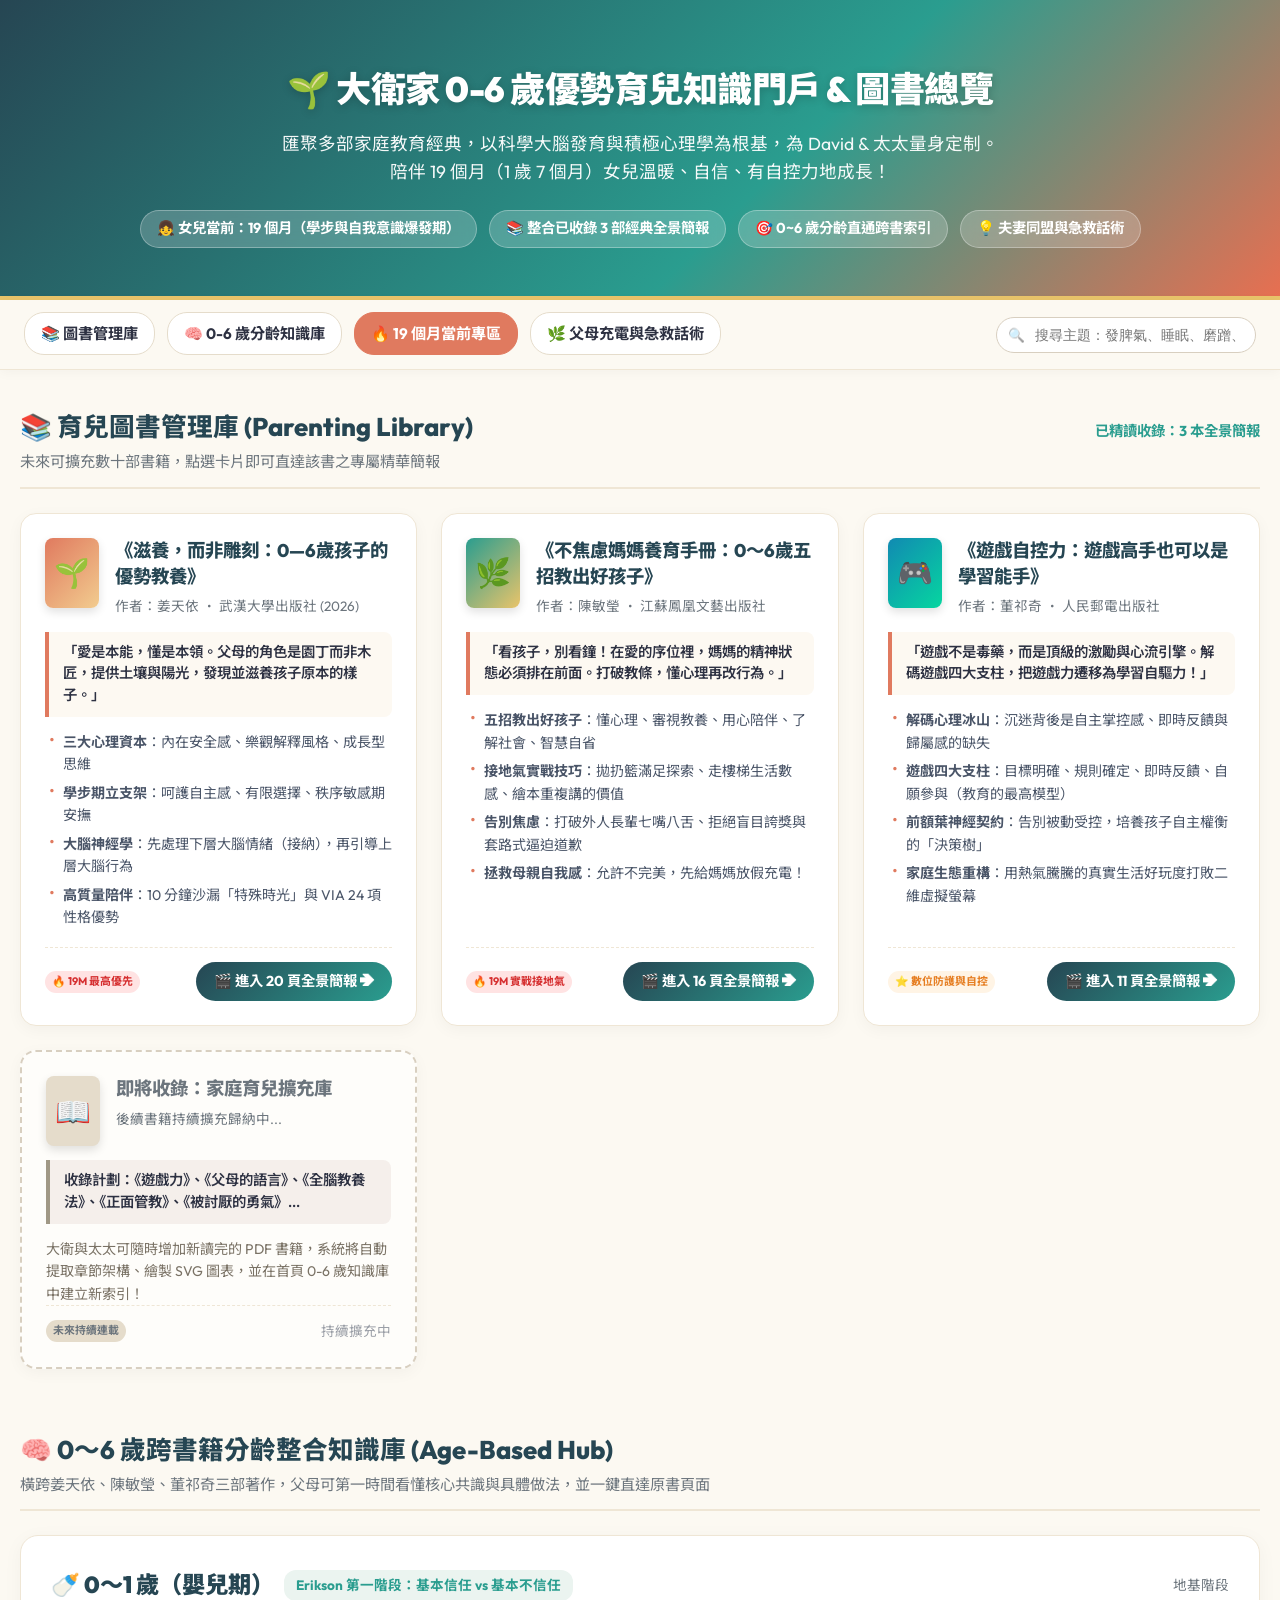
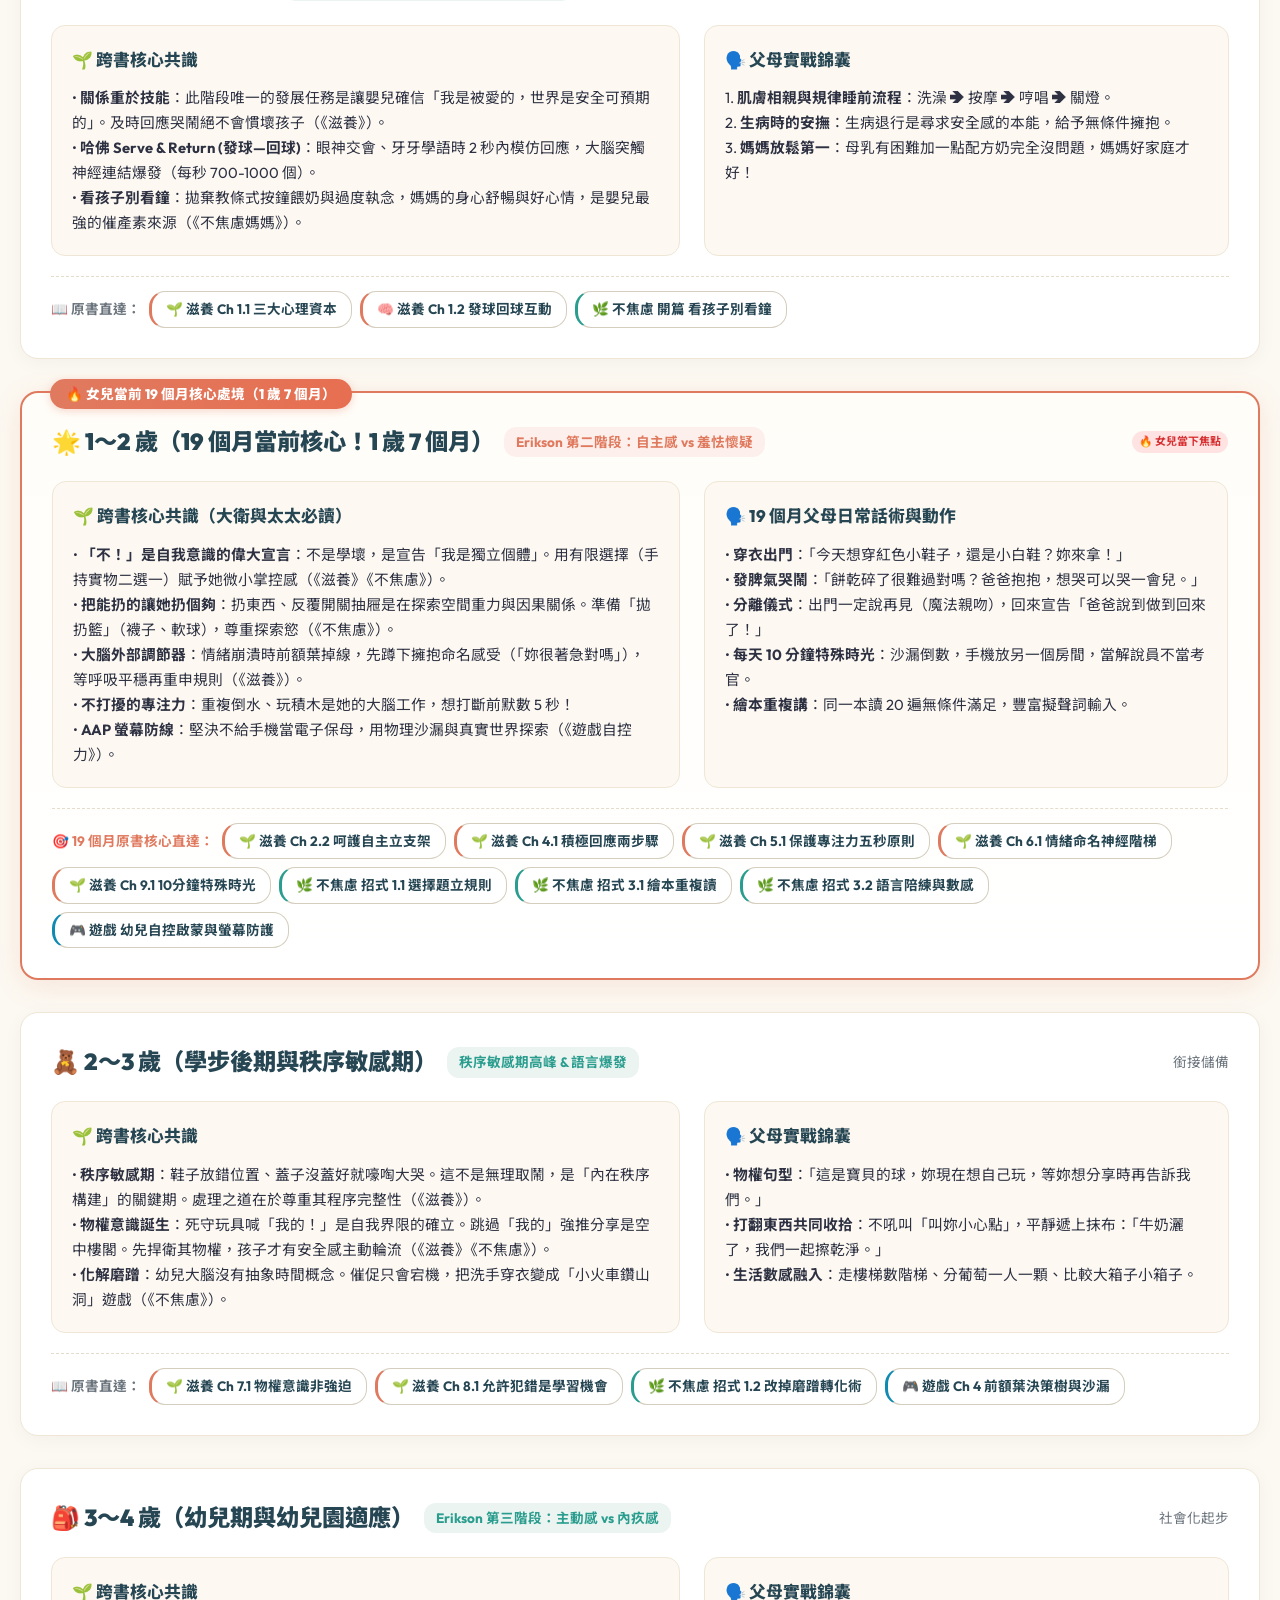
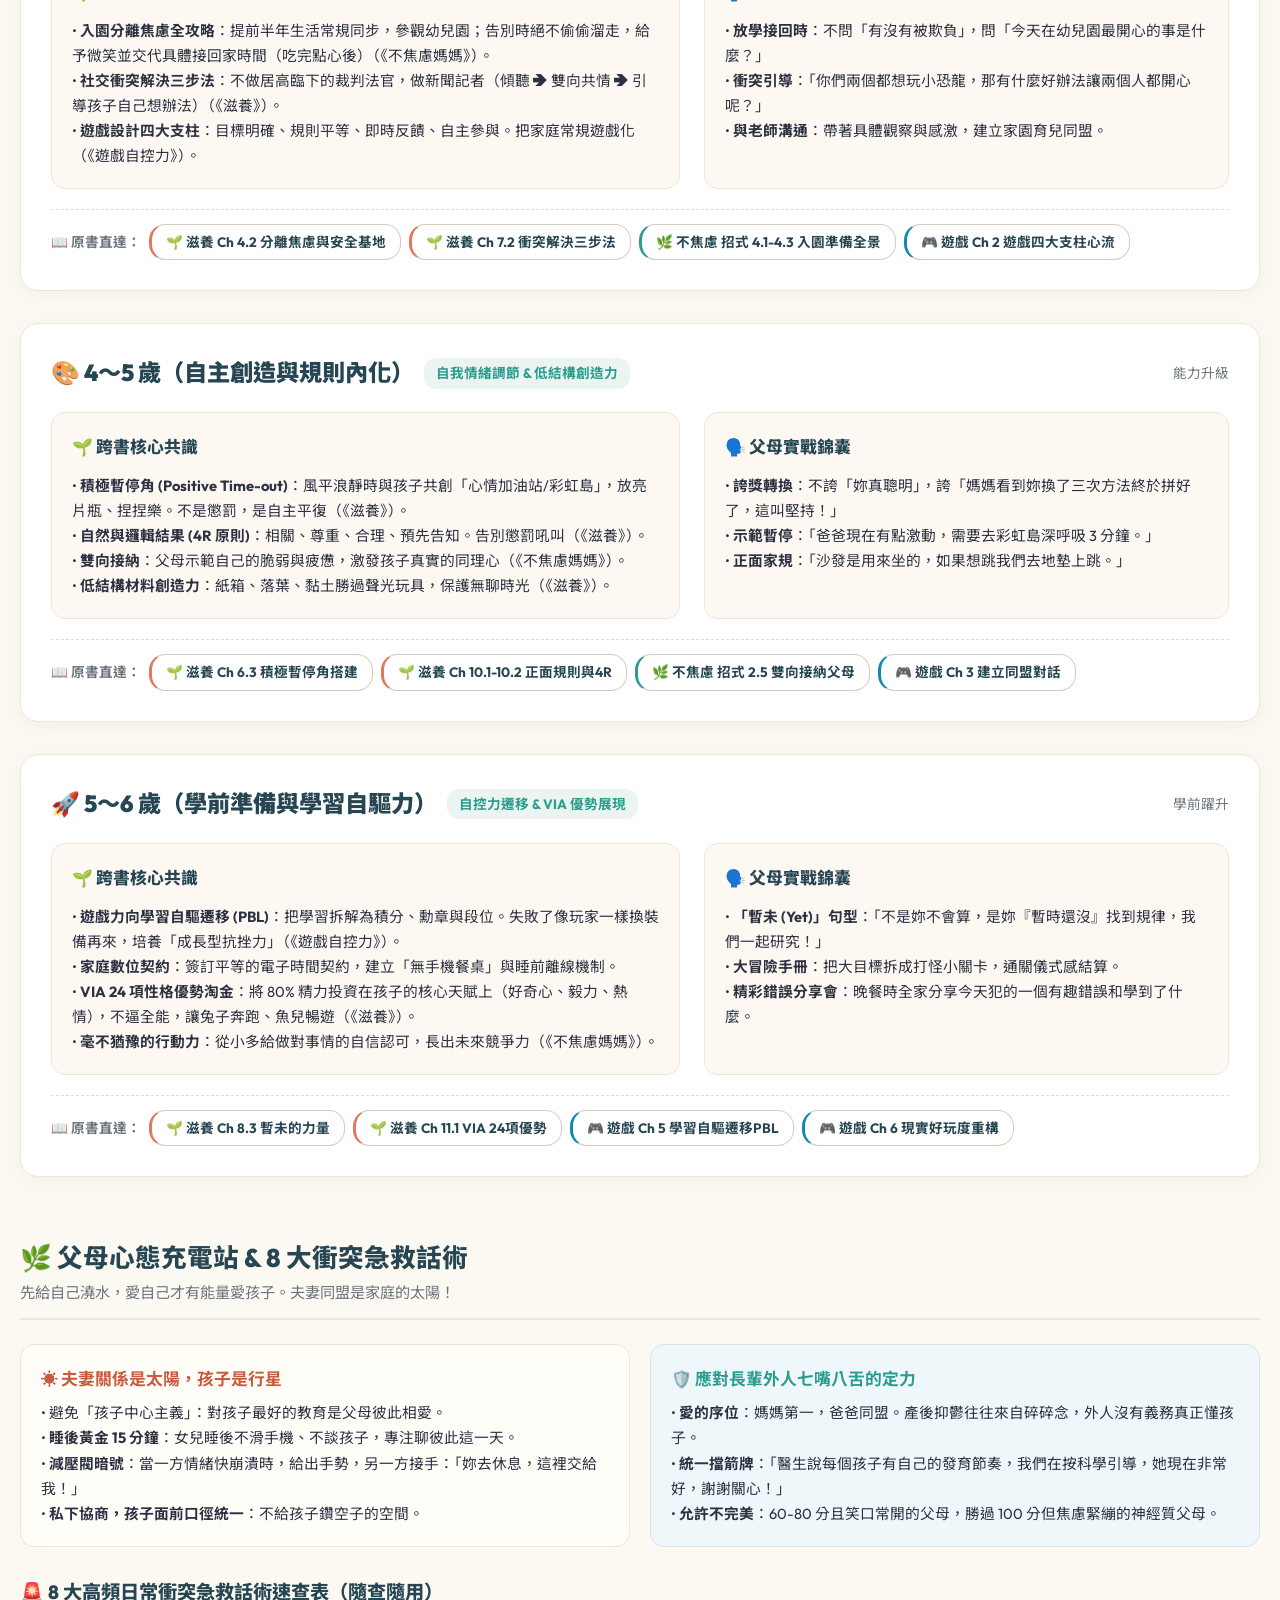
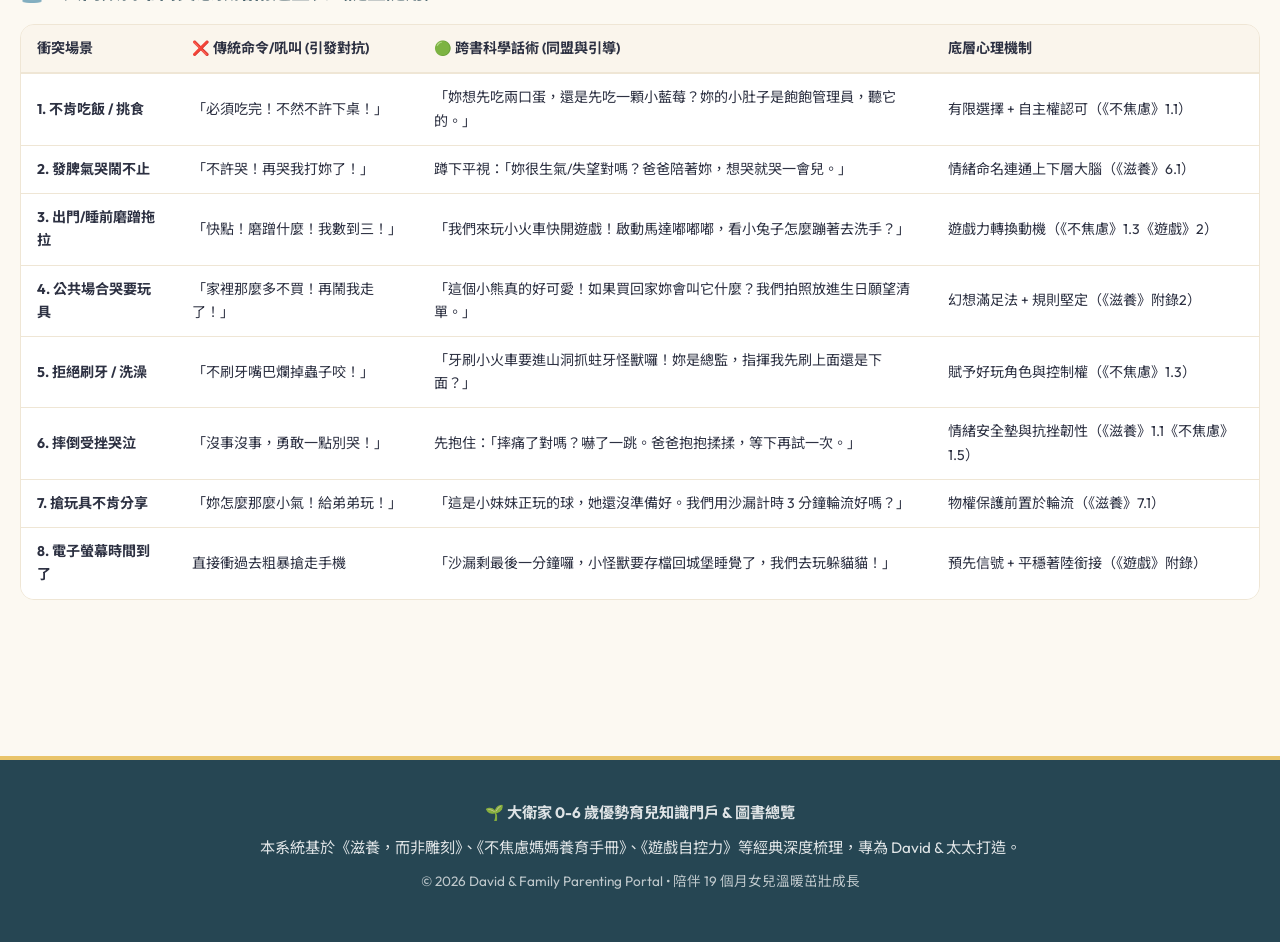
==== commit 06224a80: "Build parenting portal: 0-6 age knowledge hub, add Book 2 (Anxiety-free Mom) and Book 3 (Game Self-c" ====
--- a/index.html
+++ b/index.html
@@ -3,1264 +3,1026 @@
 <head>
   <meta charset="UTF-8">
   <meta name="viewport" content="width=device-width, initial-scale=1.0">
-  <title>《滋養，而非雕刻》章節解讀與 19 個月落地指南 | 互動簡報</title>
+  <title>大衛家 0-6 歲優勢育兒知識門戶 & 圖書總覽 | David & 太太專用</title>
   <!-- Google Fonts -->
   <link rel="preconnect" href="https://fonts.googleapis.com">
   <link rel="preconnect" href="https://fonts.gstatic.com" crossorigin>
   <link href="https://fonts.googleapis.com/css2?family=Noto+Sans+TC:wght@400;500;700;800;900&family=Outfit:wght@400;600;700;800&family=Plus+Jakarta+Sans:wght@500;700;800&display=swap" rel="stylesheet">
   <link rel="stylesheet" href="styles.css">
+  <style>
+    /* Portal Specific Theme */
+    :root {
+      --portal-bg: #FCF9F2;
+      --portal-card: #FFFFFF;
+      --accent-coral: #E07A5F;
+      --accent-teal: #2A9D8F;
+      --accent-navy: #264653;
+      --accent-yellow: #E9C46A;
+      --accent-purple: #6B705C;
+    }
+
+    body {
+      background-color: var(--portal-bg);
+      color: #2D3142;
+    }
+
+    .portal-hero {
+      background: linear-gradient(135deg, #264653 0%, #2A9D8F 60%, #E76F51 100%);
+      color: #FFFFFF;
+      padding: 60px 24px 48px;
+      text-align: center;
+      position: relative;
+      border-bottom: 4px solid #E9C46A;
+    }
+
+    .portal-hero h1 {
+      font-size: 2.2rem;
+      font-weight: 900;
+      letter-spacing: -0.5px;
+      margin-bottom: 12px;
+      text-shadow: 0 2px 10px rgba(0,0,0,0.2);
+    }
+
+    .portal-hero p {
+      font-size: 1.1rem;
+      opacity: 0.95;
+      max-width: 720px;
+      margin: 0 auto 24px;
+      line-height: 1.6;
+    }
+
+    .hero-badges {
+      display: flex;
+      justify-content: center;
+      gap: 12px;
+      flex-wrap: wrap;
+    }
+
+    .hero-badge {
+      background: rgba(255,255,255,0.2);
+      backdrop-filter: blur(8px);
+      padding: 6px 16px;
+      border-radius: 30px;
+      font-size: 0.9rem;
+      font-weight: 700;
+      border: 1px solid rgba(255,255,255,0.3);
+      display: inline-flex;
+      align-items: center;
+      gap: 6px;
+    }
+
+    /* Sticky Navigation */
+    .portal-nav {
+      position: sticky;
+      top: 0;
+      background: rgba(252, 249, 242, 0.96);
+      backdrop-filter: blur(12px);
+      border-bottom: 1px solid #EFE6D5;
+      z-index: 999;
+      padding: 12px 24px;
+      display: flex;
+      justify-content: space-between;
+      align-items: center;
+      gap: 16px;
+      box-shadow: 0 2px 12px rgba(0,0,0,0.04);
+    }
+
+    .portal-nav-links {
+      display: flex;
+      gap: 12px;
+      overflow-x: auto;
+      white-space: nowrap;
+      padding-bottom: 2px;
+    }
+
+    .nav-pill {
+      text-decoration: none;
+      color: #2D3142;
+      font-weight: 700;
+      font-size: 0.95rem;
+      padding: 8px 16px;
+      border-radius: 20px;
+      background: #FFFFFF;
+      border: 1px solid #E5DCCB;
+      transition: all 0.2s ease;
+      display: inline-flex;
+      align-items: center;
+      gap: 6px;
+    }
+
+    .nav-pill:hover, .nav-pill.active {
+      background: #264653;
+      color: #FFFFFF;
+      border-color: #264653;
+      transform: translateY(-1px);
+    }
+
+    .nav-pill.highlight {
+      background: #E07A5F;
+      color: #FFFFFF;
+      border-color: #E07A5F;
+    }
+
+    .portal-search-bar {
+      min-width: 260px;
+      max-width: 360px;
+      position: relative;
+    }
+
+    .portal-search-bar input {
+      width: 100%;
+      padding: 9px 16px 9px 38px;
+      border-radius: 24px;
+      border: 1px solid #D8CFC0;
+      background: #FFFFFF;
+      font-size: 0.9rem;
+      outline: none;
+      transition: border 0.2s;
+    }
+
+    .portal-search-bar input:focus {
+      border-color: #E07A5F;
+      box-shadow: 0 0 0 3px rgba(224, 122, 95, 0.15);
+    }
+
+    .portal-search-bar::before {
+      content: "🔍";
+      position: absolute;
+      left: 12px;
+      top: 50%;
+      transform: translateY(-50%);
+      font-size: 0.85rem;
+      opacity: 0.6;
+    }
+
+    /* Main Container */
+    .portal-container {
+      max-width: 1280px;
+      margin: 0 auto;
+      padding: 36px 20px 80px;
+    }
+
+    .section-title-wrap {
+      margin-bottom: 24px;
+      display: flex;
+      align-items: baseline;
+      justify-content: space-between;
+      border-bottom: 2px solid #EFE6D5;
+      padding-bottom: 12px;
+    }
+
+    .section-title {
+      font-size: 1.6rem;
+      font-weight: 800;
+      color: #264653;
+      display: flex;
+      align-items: center;
+      gap: 10px;
+    }
+
+    .section-subtitle {
+      font-size: 0.95rem;
+      color: #6C757D;
+    }
+
+    /* Books Grid */
+    .books-grid {
+      display: grid;
+      grid-template-columns: repeat(auto-fill, minmax(360px, 1fr));
+      gap: 24px;
+      margin-bottom: 50px;
+    }
+
+    .book-card {
+      background: #FFFFFF;
+      border-radius: 16px;
+      border: 1px solid #EFE6D5;
+      padding: 24px;
+      box-shadow: 0 4px 16px rgba(0,0,0,0.04);
+      display: flex;
+      flex-direction: column;
+      justify-content: space-between;
+      transition: all 0.25s ease;
+      position: relative;
+      overflow: hidden;
+    }
+
+    .book-card:hover {
+      transform: translateY(-4px);
+      box-shadow: 0 10px 28px rgba(0,0,0,0.08);
+      border-color: #E07A5F;
+    }
+
+    .book-card-header {
+      display: flex;
+      gap: 16px;
+      margin-bottom: 14px;
+    }
+
+    .book-badge-icon {
+      width: 54px;
+      height: 70px;
+      border-radius: 8px;
+      display: flex;
+      align-items: center;
+      justify-content: center;
+      font-size: 1.8rem;
+      box-shadow: 0 4px 10px rgba(0,0,0,0.12);
+      flex-shrink: 0;
+      color: #fff;
+    }
+
+    .book-info h3 {
+      font-size: 1.15rem;
+      font-weight: 800;
+      line-height: 1.4;
+      margin-bottom: 6px;
+      color: #264653;
+    }
+
+    .book-author {
+      font-size: 0.85rem;
+      color: #6C757D;
+      display: flex;
+      align-items: center;
+      gap: 8px;
+      flex-wrap: wrap;
+    }
+
+    .book-core-quote {
+      background: #FDF9F2;
+      border-left: 4px solid #E07A5F;
+      padding: 10px 14px;
+      border-radius: 0 8px 8px 0;
+      font-size: 0.9rem;
+      font-weight: 600;
+      color: #2D3142;
+      margin-bottom: 14px;
+      line-height: 1.5;
+    }
+
+    .book-highlights {
+      font-size: 0.88rem;
+      color: #4A5568;
+      line-height: 1.6;
+      margin-bottom: 18px;
+    }
+
+    .book-highlights li {
+      margin-bottom: 6px;
+      list-style-type: none;
+      position: relative;
+      padding-left: 18px;
+    }
+
+    .book-highlights li::before {
+      content: "•";
+      color: #E07A5F;
+      position: absolute;
+      left: 4px;
+      font-size: 1.1rem;
+      line-height: 1;
+    }
+
+    .book-card-footer {
+      display: flex;
+      align-items: center;
+      justify-content: space-between;
+      border-top: 1px dashed #EFE6D5;
+      padding-top: 14px;
+      margin-top: auto;
+    }
+
+    .btn-read-slides {
+      background: linear-gradient(135deg, #264653, #2A9D8F);
+      color: #FFFFFF;
+      text-decoration: none;
+      padding: 8px 18px;
+      border-radius: 20px;
+      font-size: 0.9rem;
+      font-weight: 700;
+      display: inline-flex;
+      align-items: center;
+      gap: 6px;
+      transition: all 0.2s;
+    }
+
+    .btn-read-slides:hover {
+      background: linear-gradient(135deg, #E07A5F, #C85A3F);
+      transform: scale(1.03);
+    }
+
+    /* Age Based Hub */
+    .age-cards-container {
+      display: flex;
+      flex-direction: column;
+      gap: 32px;
+      margin-bottom: 60px;
+    }
+
+    .age-card {
+      background: #FFFFFF;
+      border-radius: 18px;
+      border: 1px solid #EFE6D5;
+      padding: 30px;
+      box-shadow: 0 4px 20px rgba(0,0,0,0.04);
+      position: relative;
+    }
+
+    .age-card.highlight-19m {
+      border: 2px solid #E07A5F;
+      box-shadow: 0 6px 28px rgba(224, 122, 95, 0.16);
+      background: linear-gradient(180deg, #FFFDF8 0%, #FFFFFF 100%);
+    }
+
+    .age-card.highlight-19m::before {
+      content: "🔥 女兒當前 19 個月核心處境（1 歲 7 個月）";
+      position: absolute;
+      top: -14px;
+      left: 28px;
+      background: linear-gradient(90deg, #E07A5F, #E76F51);
+      color: #FFFFFF;
+      font-size: 0.85rem;
+      font-weight: 800;
+      padding: 4px 16px;
+      border-radius: 20px;
+      box-shadow: 0 2px 8px rgba(224, 122, 95, 0.3);
+    }
+
+    .age-header {
+      display: flex;
+      justify-content: space-between;
+      align-items: center;
+      margin-bottom: 20px;
+      flex-wrap: wrap;
+      gap: 12px;
+    }
+
+    .age-title {
+      font-size: 1.45rem;
+      font-weight: 900;
+      color: #264653;
+      display: flex;
+      align-items: center;
+      gap: 10px;
+    }
+
+    .age-stage-badge {
+      background: #EBF4F0;
+      color: #2A9D8F;
+      padding: 4px 12px;
+      border-radius: 12px;
+      font-size: 0.85rem;
+      font-weight: 700;
+    }
+
+    .age-grid {
+      display: grid;
+      grid-template-columns: 1.2fr 1fr;
+      gap: 24px;
+      margin-bottom: 20px;
+    }
+
+    @media (max-width: 860px) {
+      .age-grid {
+        grid-template-columns: 1fr;
+      }
+      .portal-nav {
+        flex-direction: column;
+        align-items: stretch;
+      }
+      .portal-search-bar {
+        max-width: 100%;
+      }
+    }
+
+    .age-content-box {
+      background: #FDF9F2;
+      border-radius: 14px;
+      padding: 20px;
+      border: 1px solid #EFE6D5;
+    }
+
+    .age-content-box h4 {
+      font-size: 1.05rem;
+      font-weight: 800;
+      color: #264653;
+      margin-bottom: 12px;
+      display: flex;
+      align-items: center;
+      gap: 8px;
+    }
+
+    .age-direct-links {
+      display: flex;
+      flex-wrap: wrap;
+      gap: 8px;
+      margin-top: 14px;
+      padding-top: 14px;
+      border-top: 1px dashed #E5DCCB;
+    }
+
+    .deep-link-btn {
+      text-decoration: none;
+      background: #FFFFFF;
+      color: #264653;
+      border: 1px solid #D5CEBE;
+      padding: 6px 14px;
+      border-radius: 16px;
+      font-size: 0.85rem;
+      font-weight: 700;
+      display: inline-flex;
+      align-items: center;
+      gap: 4px;
+      transition: all 0.2s;
+    }
+
+    .deep-link-btn:hover {
+      background: #2A9D8F;
+      color: #FFFFFF;
+      border-color: #2A9D8F;
+      transform: translateY(-1px);
+    }
+
+    .deep-link-btn.nurture { border-left: 3px solid #E07A5F; }
+    .deep-link-btn.anxiety { border-left: 3px solid #2A9D8F; }
+    .deep-link-btn.game { border-left: 3px solid #118AB2; }
+
+    /* Footer */
+    .portal-footer {
+      background: #264653;
+      color: #FFFFFF;
+      text-align: center;
+      padding: 40px 20px;
+      margin-top: 60px;
+      border-top: 4px solid #E9C46A;
+    }
+
+    .portal-footer p {
+      opacity: 0.85;
+      font-size: 0.95rem;
+      margin-bottom: 10px;
+    }
+  </style>
 </head>
-<body class="mode-slide">
-
-  <!-- Header App Bar -->
-  <header class="app-header">
-    <div class="header-brand">
-      <div class="brand-icon">🌱</div>
-      <div class="brand-text">
-        <h1>《滋養，而非雕刻》全書解讀與 19 個月落地指南</h1>
-        <p>作者：姜天依｜David & 太太 育兒實踐版（女兒 1 歲 7 個月）</p>
-      </div>
-    </div>
-    <div class="header-controls">
-      <button class="btn-toggle-mode active" id="btnModeSlide">🎬 簡報模式</button>
-      <button class="btn-toggle-mode" id="btnModeScroll">📜 長圖閱讀</button>
+<body>
+
+  <!-- Hero Header -->
+  <header class="portal-hero">
+    <h1>🌱 大衛家 0-6 歲優勢育兒知識門戶 & 圖書總覽</h1>
+    <p>匯聚多部家庭教育經典，以科學大腦發育與積極心理學為根基，為 David & 太太量身定制。陪伴 19 個月（1 歲 7 個月）女兒溫暖、自信、有自控力地成長！</p>
+    <div class="hero-badges">
+      <span class="hero-badge">👧 女兒當前：19 個月（學步與自我意識爆發期）</span>
+      <span class="hero-badge">📚 整合已收錄 3 部經典全景簡報</span>
+      <span class="hero-badge">🎯 0~6 歲分齡直通跨書索引</span>
+      <span class="hero-badge">💡 夫妻同盟與急救話術</span>
     </div>
   </header>
 
-  <!-- Progress Bar -->
-  <div class="progress-bar-container">
-    <div class="progress-bar-fill" id="progressBar"></div>
-  </div>
-
-  <!-- App Layout Container -->
-  <div class="app-container">
-    
-    <!-- Sidebar Sitemap Navigation -->
-    <aside class="app-sidebar" id="appSidebar">
-      <div class="sidebar-search">
-        <input type="text" id="searchInput" placeholder="🔍 搜尋關鍵字或話術...">
+  <!-- Sticky Navbar -->
+  <nav class="portal-nav">
+    <div class="portal-nav-links">
+      <a href="#library-section" class="nav-pill">📚 圖書管理庫</a>
+      <a href="#age-hub-section" class="nav-pill">🧠 0-6 歲分齡知識庫</a>
+      <a href="#age-19m-card" class="nav-pill highlight">🔥 19 個月當前專區</a>
+      <a href="#parents-mindset-section" class="nav-pill">🌿 父母充電與急救話術</a>
+    </div>
+
+    <div class="portal-search-bar">
+      <input type="text" id="portalSearch" placeholder="搜尋主題：發脾氣、睡眠、磨蹭、專注力...">
+    </div>
+  </nav>
+
+  <!-- Main Container -->
+  <main class="portal-container">
+
+    <!-- Section 1: Library Management -->
+    <section id="library-section" style="margin-bottom: 60px;">
+      <div class="section-title-wrap">
+        <div>
+          <h2 class="section-title">📚 育兒圖書管理庫 (Parenting Library)</h2>
+          <span class="section-subtitle">未來可擴充數十部書籍，點選卡片即可直達該書之專屬精華簡報</span>
+        </div>
+        <span style="font-size: 0.9rem; font-weight: 700; color: #2A9D8F;">已精讀收錄：3 本全景簡報</span>
       </div>
 
-      <div class="filter-tags">
-        <button class="tag-btn active" data-filter="all">全部</button>
-        <button class="tag-btn" data-filter="p1">🔥 19M 最高</button>
-        <button class="tag-btn" data-filter="p2">⭐ 19M 高</button>
-        <button class="tag-btn" data-filter="p3">💡 19M 中</button>
-        <button class="tag-btn" data-filter="def">⏳ 延後啟用</button>
+      <div class="books-grid">
+
+        <!-- Book 1: 滋養，而非雕刻 -->
+        <article class="book-card">
+          <div>
+            <div class="book-card-header">
+              <div class="book-badge-icon" style="background: linear-gradient(135deg, #E07A5F, #F2CC8F);">🌱</div>
+              <div class="book-info">
+                <h3>《滋養，而非雕刻：0—6歲孩子的優勢教養》</h3>
+                <div class="book-author">
+                  <span>作者：姜天依</span>
+                  <span>•</span>
+                  <span>武漢大學出版社 (2026)</span>
+                </div>
+              </div>
+            </div>
+
+            <div class="book-core-quote">
+              「愛是本能，懂是本領。父母的角色是園丁而非木匠，提供土壤與陽光，發現並滋養孩子原本的樣子。」
+            </div>
+
+            <ul class="book-highlights">
+              <li><strong>三大心理資本</strong>：內在安全感、樂觀解釋風格、成長型思維</li>
+              <li><strong>學步期立支架</strong>：呵護自主感、有限選擇、秩序敏感期安撫</li>
+              <li><strong>大腦神經學</strong>：先處理下層大腦情緒（接納），再引導上層大腦行為</li>
+              <li><strong>高質量陪伴</strong>：10 分鐘沙漏「特殊時光」與 VIA 24 項性格優勢</li>
+            </ul>
+          </div>
+
+          <div class="book-card-footer">
+            <span class="priority-badge badge-p1">🔥 19M 最高優先</span>
+            <a href="book-nurture.html" class="btn-read-slides">🎬 進入 20 頁全景簡報 ➔</a>
+          </div>
+        </article>
+
+        <!-- Book 2: 不焦慮媽媽養育手冊 -->
+        <article class="book-card">
+          <div>
+            <div class="book-card-header">
+              <div class="book-badge-icon" style="background: linear-gradient(135deg, #2A9D8F, #E9C46A);">🌿</div>
+              <div class="book-info">
+                <h3>《不焦慮媽媽養育手冊：0～6歲五招教出好孩子》</h3>
+                <div class="book-author">
+                  <span>作者：陳敏瑩</span>
+                  <span>•</span>
+                  <span>江蘇鳳凰文藝出版社</span>
+                </div>
+              </div>
+            </div>
+
+            <div class="book-core-quote">
+              「看孩子，別看鐘！在愛的序位裡，媽媽的精神狀態必須排在前面。打破教條，懂心理再改行為。」
+            </div>
+
+            <ul class="book-highlights">
+              <li><strong>五招教出好孩子</strong>：懂心理、審視教養、用心陪伴、了解社會、智慧自省</li>
+              <li><strong>接地氣實戰技巧</strong>：拋扔籃滿足探索、走樓梯生活數感、繪本重複講的價值</li>
+              <li><strong>告別焦慮</strong>：打破外人長輩七嘴八舌、拒絕盲目誇獎與套路式逼迫道歉</li>
+              <li><strong>拯救母親自我感</strong>：允許不完美，先給媽媽放假充電！</li>
+            </ul>
+          </div>
+
+          <div class="book-card-footer">
+            <span class="priority-badge badge-p1">🔥 19M 實戰接地氣</span>
+            <a href="book-anxiety-free.html" class="btn-read-slides">🎬 進入 16 頁全景簡報 ➔</a>
+          </div>
+        </article>
+
+        <!-- Book 3: 遊戲自控力 -->
+        <article class="book-card">
+          <div>
+            <div class="book-card-header">
+              <div class="book-badge-icon" style="background: linear-gradient(135deg, #118AB2, #06D6A0);">🎮</div>
+              <div class="book-info">
+                <h3>《遊戲自控力：遊戲高手也可以是學習能手》</h3>
+                <div class="book-author">
+                  <span>作者：董祁奇</span>
+                  <span>•</span>
+                  <span>人民郵電出版社</span>
+                </div>
+              </div>
+            </div>
+
+            <div class="book-core-quote">
+              「遊戲不是毒藥，而是頂級的激勵與心流引擎。解碼遊戲四大支柱，把遊戲力遷移為學習自驅力！」
+            </div>
+
+            <ul class="book-highlights">
+              <li><strong>解碼心理冰山</strong>：沉迷背後是自主掌控感、即時反饋與歸屬感的缺失</li>
+              <li><strong>遊戲四大支柱</strong>：目標明確、規則確定、即時反饋、自願參與（教育的最高模型）</li>
+              <li><strong>前額葉神經契約</strong>：告別被動受控，培養孩子自主權衡的「決策樹」</li>
+              <li><strong>家庭生態重構</strong>：用熱氣騰騰的真實生活好玩度打敗二維虛擬螢幕</li>
+            </ul>
+          </div>
+
+          <div class="book-card-footer">
+            <span class="priority-badge badge-p2">⭐ 數位防護與自控</span>
+            <a href="book-game-selfcontrol.html" class="btn-read-slides">🎬 進入 11 頁全景簡報 ➔</a>
+          </div>
+        </article>
+
+        <!-- Placeholder for Future Books -->
+        <article class="book-card" style="border: 2px dashed #D8CFC0; background: rgba(255,255,255,0.6);">
+          <div>
+            <div class="book-card-header">
+              <div class="book-badge-icon" style="background: #E5DCCB; color: #8C8270;">📖</div>
+              <div class="book-info">
+                <h3 style="color: #6C757D;">即將收錄：家庭育兒擴充庫</h3>
+                <div class="book-author">
+                  <span>後續書籍持續擴充歸納中...</span>
+                </div>
+              </div>
+            </div>
+
+            <div class="book-core-quote" style="border-left-color: #A09885; background: #F5EFEB;">
+              收錄計劃：《遊戲力》、《父母的語言》、《全腦教養法》、《正面管教》、《被討厭的勇氣》...
+            </div>
+
+            <p style="font-size: 0.88rem; color: #7A7265; line-height: 1.6;">
+              大衛與太太可隨時增加新讀完的 PDF 書籍，系統將自動提取章節架構、繪製 SVG 圖表，並在首頁 0-6 歲知識庫中建立新索引！
+            </p>
+          </div>
+
+          <div class="book-card-footer">
+            <span class="priority-badge" style="background:#E5DCCB; color:#6C757D;">未來持續連載</span>
+            <span style="font-size: 0.85rem; color: #9A9EA6;">持續擴充中</span>
+          </div>
+        </article>
+
       </div>
-
-      <nav class="nav-menu">
-        <div class="nav-group-title">全書總覽 & 開篇</div>
-        <a class="nav-item active" data-target="slide-overview" data-priority="p1">
-          <span>0. 總覽與書籍介紹</span> <span class="priority-badge badge-p1">P1</span>
-        </a>
-        <a class="nav-item" data-target="slide-ch0" data-priority="p2">
-          <span>序言：懂比愛更重要</span> <span class="priority-badge badge-p2">P2</span>
-        </a>
-
-        <div class="nav-group-title">根基篇 (Ch 1 ~ 3)</div>
-        <a class="nav-item" data-target="slide-ch1-1" data-priority="p2">
-          <span>1.1 童年三大心理資本</span> <span class="priority-badge badge-p2">P2</span>
-        </a>
-        <a class="nav-item" data-target="slide-ch1-2" data-priority="p3">
-          <span>1.2 0-6歲大腦黃金窗口</span> <span class="priority-badge badge-p3">P3</span>
-        </a>
-        <a class="nav-item" data-target="slide-ch1-3" data-priority="p2">
-          <span>1.3 父母角色：園丁 vs 木匠</span> <span class="priority-badge badge-p2">P2</span>
-        </a>
-        <a class="nav-item" data-target="slide-ch2-1" data-priority="def">
-          <span>2.1 0-1歲建立信任</span> <span class="priority-badge badge-def">已過</span>
-        </a>
-        <a class="nav-item" data-target="slide-ch2-2" data-priority="p1">
-          <span>2.2 1-3歲呵護自主感</span> <span class="priority-badge badge-p1">🔥 最高</span>
-        </a>
-        <a class="nav-item" data-target="slide-ch2-3" data-priority="p3">
-          <span>2.3 3-6歲激發主動感</span> <span class="priority-badge badge-p3">P3</span>
-        </a>
-        <a class="nav-item" data-target="slide-ch3-1" data-priority="p2">
-          <span>3.1 告別養育焦慮</span> <span class="priority-badge badge-p2">P2</span>
-        </a>
-        <a class="nav-item" data-target="slide-ch3-2" data-priority="p2">
-          <span>3.2 夫妻關係定海神針</span> <span class="priority-badge badge-p2">P2</span>
-        </a>
-        <a class="nav-item" data-target="slide-ch3-3" data-priority="p3">
-          <span>3.3 夫妻和諧與規則一致</span> <span class="priority-badge badge-p3">P3</span>
-        </a>
-        <a class="nav-item" data-target="slide-ch3-4" data-priority="p1">
-          <span>3.4 創建家庭情緒儀式</span> <span class="priority-badge badge-p1">🔥 最高</span>
-        </a>
-
-        <div class="nav-group-title">實踐篇 (Ch 4 ~ 8)</div>
-        <a class="nav-item" data-target="slide-ch4-1" data-priority="p1">
-          <span>4.1 積極回應 vs 寵溺</span> <span class="priority-badge badge-p1">🔥 最高</span>
-        </a>
-        <a class="nav-item" data-target="slide-ch4-2" data-priority="p1">
-          <span>4.2 分離焦慮積極應對</span> <span class="priority-badge badge-p1">🔥 最高</span>
-        </a>
-        <a class="nav-item" data-target="slide-ch4-3" data-priority="p2">
-          <span>4.3 營造可預測家庭環境</span> <span class="priority-badge badge-p2">P2</span>
-        </a>
-        <a class="nav-item" data-target="slide-ch5-1" data-priority="p1">
-          <span>5.1 保護專注力不打擾</span> <span class="priority-badge badge-p1">🔥 最高</span>
-        </a>
-        <a class="nav-item" data-target="slide-ch5-2" data-priority="p3">
-          <span>5.2 成長型思維誇孩子</span> <span class="priority-badge badge-p3">P3</span>
-        </a>
-        <a class="nav-item" data-target="slide-ch5-3" data-priority="p3">
-          <span>5.3 藝術遊戲培養創造力</span> <span class="priority-badge badge-p3">P3</span>
-        </a>
-        <a class="nav-item" data-target="slide-ch6-1" data-priority="p1">
-          <span>6.1 幫孩子為情緒命名</span> <span class="priority-badge badge-p1">🔥 最高</span>
-        </a>
-        <a class="nav-item" data-target="slide-ch6-2" data-priority="p1">
-          <span>6.2 先接納後引導</span> <span class="priority-badge badge-p1">🔥 最高</span>
-        </a>
-        <a class="nav-item" data-target="slide-ch6-3" data-priority="p3">
-          <span>6.3 應對發脾氣暫停角</span> <span class="priority-badge badge-p3">P3</span>
-        </a>
-        <a class="nav-item" data-target="slide-ch7-1" data-priority="p2">
-          <span>7.1 物權意識與分享</span> <span class="priority-badge badge-p2">P2</span>
-        </a>
-        <a class="nav-item" data-target="slide-ch7-2" data-priority="def">
-          <span>7.2-7.4 衝突與同理心</span> <span class="priority-badge badge-def">延後</span>
-        </a>
-        <a class="nav-item" data-target="slide-ch8-1" data-priority="p2">
-          <span>8.1-8.3 允許犯錯與堅毅</span> <span class="priority-badge badge-p2">P2</span>
-        </a>
-
-        <div class="nav-group-title">進階篇 (Ch 9 ~ 11)</div>
-        <a class="nav-item" data-target="slide-ch9-1" data-priority="p1">
-          <span>9.1 10分鐘特殊時光</span> <span class="priority-badge badge-p1">🔥 最高</span>
-        </a>
-        <a class="nav-item" data-target="slide-ch9-2" data-priority="p2">
-          <span>9.2-9.3 C2Q與親子閱讀</span> <span class="priority-badge badge-p2">P2</span>
-        </a>
-        <a class="nav-item" data-target="slide-ch10-1" data-priority="p2">
-          <span>10.1 清晰一致的家庭規則</span> <span class="priority-badge badge-p2">P2</span>
-        </a>
-        <a class="nav-item" data-target="slide-ch10-2" data-priority="def">
-          <span>10.2 自然邏輯結果 4R</span> <span class="priority-badge badge-def">⚠️ 警示</span>
-        </a>
-        <a class="nav-item" data-target="slide-ch10-3" data-priority="p2">
-          <span>10.3 鼓勵式溝通話術</span> <span class="priority-badge badge-p2">P2</span>
-        </a>
-        <a class="nav-item" data-target="slide-ch11-1" data-priority="p2">
-          <span>11.1-11.3 VIA 24項優勢</span> <span class="priority-badge badge-p2">P2</span>
-        </a>
-
-        <div class="nav-group-title">總結模型 & 實踐工具</div>
-        <a class="nav-item" data-target="slide-models" data-priority="p1">
-          <span>三大模型總結</span> <span class="priority-badge badge-p1">P1</span>
-        </a>
-        <a class="nav-item" data-target="slide-games" data-priority="p2">
-          <span>附錄 1：10例情緒小遊戲</span> <span class="priority-badge badge-p2">P2</span>
-        </a>
-        <a class="nav-item" data-target="slide-scripts" data-priority="p1">
-          <span>附錄 2：8大急救話術對照</span> <span class="priority-badge badge-p1">P1</span>
-        </a>
-        <a class="nav-item" data-target="slide-critique" data-priority="p2">
-          <span>學術檢視與全書存疑</span> <span class="priority-badge badge-p2">P2</span>
-        </a>
-        <a class="nav-item" data-target="slide-action18" data-priority="p1">
-          <span>19 個月專屬落地清單</span> <span class="priority-badge badge-p1">🔥 最高</span>
-        </a>
-        <a class="nav-item" data-target="slide-conclusion" data-priority="p1">
-          <span>結論：大衛的育兒心法</span> <span class="priority-badge badge-p1">P1</span>
-        </a>
-      </nav>
-    </aside>
-
-    <!-- Main Content Area -->
-    <main class="app-content">
-      <div class="slides-container">
-
-        <!-- Slide 0: Overview -->
-        <section class="slide-card active-slide" id="slide-overview">
-          <div class="slide-header">
-            <div>
-              <div class="chapter-number">Overview & Book Profile</div>
-              <h2 class="slide-title">全書總覽與 19 個月教養核心定位</h2>
-            </div>
-            <span class="priority-badge badge-p1">19M 核心閱讀</span>
-          </div>
-          <div class="slide-body">
-            <figure class="slide-media">
-              <img src="images/cover_gardener.jpg" alt="園丁式教養">
-              <figcaption>「滋養，而非雕刻：0—6歲孩子的優勢教養」——愛是本能，懂是本領。</figcaption>
-            </figure>
-
-            <div class="grid-2">
-              <div class="feature-box">
-                <div class="feature-title">📚 圖書基本資訊</div>
-                <p><strong>作者</strong>：姜天依｜武漢大學出版社（2026年1月）</p>
-                <p><strong>體量</strong>：198頁、約 10.4 萬字</p>
-                <p><strong>解讀對象</strong>：David & 太太，女兒 19 個月（1 歲 7 個月）</p>
-                <p><strong>核心立場</strong>：不補短板，而是揚長處；不塑造，而是滋養。</p>
-              </div>
-
-              <div class="feature-box">
-                <div class="feature-title">🎯 19 個月大衛專屬定位</div>
-                <p>女兒正處於<strong>1—3歲學步期（自主 vs 羞怯）</strong>，自我意識萌芽、秩序敏感期高峰與分離焦慮期。全書 32 節中，有 <strong>11 節為 19 個月最高優先（P1）</strong>，請優先執行！</p>
-              </div>
-            </div>
-
-            <div class="callout callout-core">
-              <strong>💡 全書核心一頁式定調：</strong><br>
-              <strong>園丁養育模型</strong> ➔ 我們不是雕刻者，而是<strong>滋養者</strong>；<br>
-              <strong>情緒教練模型</strong> ➔ 我們不是滅火員，而是<strong>陪伴者</strong>；<br>
-              <strong>優勢發現模型</strong> ➔ 我們不是評判官，而是<strong>發現者</strong>。
-            </div>
-
-            <h3 style="font-size: 1.2rem; font-weight: 700; margin-top: 12px;">📑 全書結構與 19 個月相關度總覽表</h3>
-            <table class="custom-table">
-              <thead>
-                <tr>
-                  <th>篇章</th>
-                  <th>章節主題</th>
-                  <th>19 個月優先度</th>
-                  <th>關鍵落地動作</th>
-                </tr>
-              </thead>
-              <tbody>
-                <tr>
-                  <td><strong>根基篇</strong></td>
-                  <td>Ch 1-3 大腦窗口、園丁角色、情緒儀式</td>
-                  <td><span class="priority-badge badge-p1">最高 (2.2/3.4)</span></td>
-                  <td>有限選擇、睡前儀式、 Serve & Return 發球回球</td>
-                </tr>
-                <tr>
-                  <td><strong>實踐篇</strong></td>
-                  <td>Ch 4-8 積極回應、分離焦慮、情緒命名</td>
-                  <td><span class="priority-badge badge-p1">最高 (4.1/4.2/5.1/6.1/6.2)</span></td>
-                  <td>絕不偷溜、觀察五秒不打擾、先接納後引導</td>
-                </tr>
-                <tr>
-                  <td><strong>進階篇</strong></td>
-                  <td>Ch 9-11 特殊時光、家庭規則、優勢記錄</td>
-                  <td><span class="priority-badge badge-p1">最高 (9.1)</span></td>
-                  <td>10分鐘沙漏特殊時光、正面家規、手機相簿法記錄優勢</td>
-                </tr>
-              </tbody>
-            </table>
-          </div>
-        </section>
-
-        <!-- Slide 1: Ch 0 序言 -->
-        <section class="slide-card" id="slide-ch0">
-          <div class="slide-header">
-            <div>
-              <div class="chapter-number">Chapter 0</div>
-              <h2 class="slide-title">序言與前言：懂比愛更重要</h2>
-            </div>
-            <span class="priority-badge badge-p2">P2 基礎心態</span>
-          </div>
-          <div class="slide-body">
-            <div class="callout callout-tip">
-              <strong>🌟 核心主張：</strong> 愛是本能，懂是本領。傳統教養常以愛為名進行「標準化修剪」（讓安靜的孩子活潑、好動的孩子安靜）。本書立場：不補短板，而是揚長處。
-            </div>
-
-            <div class="grid-2">
-              <div class="feature-box">
-                <div class="feature-title">🎨 「航航混顏料」經典模式</div>
-                <p>孩子把顏料塗滿整張桌子，老師沒有只說「隨你玩」，而是給了一個<strong>新身分（「色彩探索家」）</strong> + <strong>新結構（限定兩種顏色、指定區域、水洗顏料）</strong>。</p>
-                <p style="color: var(--primary-coral-dark); font-weight: 700; margin-top: 6px;">👉 關鍵公式：接納 + 結構 = 完整動作（只接納會變成放任）</p>
-              </div>
-
-              <div class="feature-box">
-                <div class="feature-title">🔍 推薦序內容缺口提醒</div>
-                <p>推薦序點名的兩個賣點：「24項優勢信心建立法」與「加總分」理念，在正文中<strong>沒有獨立方法或完全未出現</strong>。閱讀時宜保持批判性。</p>
-              </div>
-            </div>
-
-            <div class="callout callout-action">
-              <strong>🛠️ 19 個月本週可做：</strong><br>
-              處理一個你覺得是「破壞」的行為（扔食物、掏抽屜）。先做<strong>觀察</strong>：她在觀察什麼？重複哪個動作？換個名字記錄（「測試重力」），並給予一個安全的替代結構（專屬低櫃/倒東西箱）。
-            </div>
-          </div>
-        </section>
-
-        <!-- Slide 2: Ch 1.1 - 1.3 根基篇 -->
-        <section class="slide-card" id="slide-ch1-1">
-          <div class="slide-header">
-            <div>
-              <div class="chapter-number">Chapter 1.1 ~ 1.3</div>
-              <h2 class="slide-title">心理資本、大腦黃金窗口與園丁隱喻</h2>
-            </div>
-            <span class="priority-badge badge-p2">P2 心理學地基</span>
-          </div>
-          <div class="slide-body">
-            <figure class="slide-media">
-              <img src="images/serve_and_return.jpg" alt="發球與回球互動">
-              <figcaption>哈佛兒童發展中心「 Serve & Return 發球—回球」互動：孩子發球，父母在2秒內回球。</figcaption>
-            </figure>
-
-            <div class="grid-3">
-              <div class="feature-box">
-                <div class="feature-title">🌱 三大心理資本 (Ch 1.1)</div>
-                <p><strong>內在安全感</strong> (土壤)<br><strong>樂觀解釋風格</strong> (陽光)<br><strong>成長型思維</strong> (雨露)</p>
-                <p style="font-size: 0.85rem; color: var(--text-muted); margin-top: 6px;">壞事發生時往「暫時、特定、外在」歸因。</p>
-              </div>
-
-              <div class="feature-box">
-                <div class="feature-title">🧠 大腦發展窗口 (Ch 1.2)</div>
-                <p>0-3 歲突觸爆發，3 歲起「用進廢退」修剪。<strong> Serve & Return 發球-回球</strong>是核心互動。毒性壓力指長期忽視/暴力的壓力，日常哭鬧非毒性壓力。</p>
-              </div>
-
-              <div class="feature-box">
-                <div class="feature-title">🏡 園丁 vs 木匠 (Ch 1.3)</div>
-                <p>木匠有藍圖，偏離即缺陷；園丁只負責土壤陽光水分。父母應從「塑造者」轉為「發現者」與「支持者」。</p>
-              </div>
-            </div>
-
-            <div class="callout callout-action">
-              <strong>🛠️ 19 個月本週可做：</strong><br>
-              挑三個時段（換尿布、吃飯、洗澡），刻意做「發球-回球」：只要她發出聲音或指向物品，在 2 秒內回應（重複聲音、命名物品、模仿表情）。跟隨她的注意力！
-            </div>
-          </div>
-        </section>
-
-        <!-- Slide 3: Ch 2.2 1-3歲學步期 (19M 最高) -->
-        <section class="slide-card" id="slide-ch2-2">
-          <div class="slide-header">
-            <div>
-              <div class="chapter-number">Chapter 2.2</div>
-              <h2 class="slide-title">1—3歲學步期：呵護自主感，巧妙設立邊界</h2>
-            </div>
-            <span class="priority-badge badge-p1">🔥 19M 最高優先</span>
-          </div>
-          <div class="slide-body">
-            <figure class='slide-media'>
-                <svg viewBox="0 0 500 200" width="100%" style="max-width:500px">
-                    <rect width="100%" height="100%" fill="#F8FAFC" rx="10" />
-                    <path d="M 250 160 L 230 190 L 270 190 Z" fill="#264653" />
-                    <line x1="100" y1="160" x2="400" y2="160" stroke="#2D6A4F" stroke-width="8" stroke-linecap="round" />
-                    <circle cx="150" cy="130" r="30" fill="#E76F51" />
-                    <text x="150" y="135" fill="#FFFFFF" text-anchor="middle" font-size="14" font-weight="bold">自主感</text>
-                    <rect x="320" y="100" width="60" height="60" fill="#E9C46A" rx="5" />
-                    <text x="350" y="135" fill="#264653" text-anchor="middle" font-size="14" font-weight="bold">邊界</text>
-                </svg>
-            </figure>
-
-            <div class="callout callout-core">
-              <strong>🌟 Erikson 第二階段核心：自主 vs 羞怯懷疑</strong><br>
-              孩子的「不！」不是變壞，而是自我意識的宣言。父母的角色從「守護神」轉為「引導者」，任務是在呵護自主感與設立安全邊界間找平衡。
-            </div>
-
-            <div class="grid-2">
-              <div class="feature-box">
-                <div class="feature-title">🎁 最高投報率技術：有限選擇</div>
-                <p>不問「你要不要穿衣服」，問「你要穿紅色還是藍色」。選項由你設計，選擇權在她。<strong>19 個月選項必須是拿在手中的實物！</strong></p>
-              </div>
-
-              <div class="feature-box">
-                <div class="feature-title">🍪 秩序敏感期與邊界</div>
-                <p>餅乾碎了就崩潰不是無理取鬧，是認定的完整被破壞。處理方式不是講理，是維持規律。心法：<strong>允許情緒，限制行為；共情先行，堅定隨後。</strong></p>
-              </div>
-            </div>
-
-            <div class="callout callout-action">
-              <strong>🛠️ 19 個月本週必執行（6 大動作）：</strong>
-              <ol style="margin-left: 20px; font-size: 0.9rem; line-height: 1.7;">
-                <li><strong>有限選擇每天三次</strong>：穿衣、吃飯碗、出門鞋（拿兩個實物供選）。</li>
-                <li><strong>建立「替代清單」</strong>：對常說不可以的場景準備「但你可以...」（打人 ➔ 摸摸 / 拍枕頭）。</li>
-                <li><strong>小幫手任務</strong>：髒衣服丟洗衣籃、放鞋子，做完真誠道謝。</li>
-                <li><strong>三段式共情句型</strong>：「你很想要 ___，拿不到很生氣。爸爸知道。但是 ___ 不可以。我們可以 ___。」</li>
-                <li><strong>固定三樣物品位置</strong>：她的杯子、鞋子、睡前玩偶。</li>
-                <li><strong>戒除言語羞辱</strong>：絕不說「笨手笨腳」「再哭就不要你了」。</li>
-              </ol>
-            </div>
-          </div>
-        </section>
-
-        <!-- Slide 4: Ch 3.1 - 3.4 父母情緒與家庭儀式 -->
-        <section class="slide-card" id="slide-ch3-1">
-          <div class="slide-header">
-            <div>
-              <div class="chapter-number">Chapter 3.1 ~ 3.4</div>
-              <h2 class="slide-title">父母情緒管理、夫妻關係與家庭儀式</h2>
-            </div>
-            <span class="priority-badge badge-p1">🔥 3.4 19M 最高</span>
-          </div>
-          <div class="slide-body">
-            <div class="grid-2">
-              <div class="feature-box">
-                <div class="feature-title">☕ 先給自己澆水 (Ch 3.1)</div>
-                <p>空杯子倒不出水。睡眠不足會使前額葉失控。練習 <strong>4-7-8 呼吸法</strong>：吸氣 4 秒、屏息 7 秒、呼氣 8 秒。認知重評：「她不是搞破壞，是在探索。」</p>
-              </div>
-
-              <div class="feature-box">
-                <div class="feature-title">☀️ 夫妻關係是太陽 (Ch 3.2-3.3)</div>
-                <p>對孩子最好的教育是父母相愛。避免「孩子中心主義」。目睹爭吵後必須<strong>在孩子面前和好（災後重建）</strong>。約定「減壓閥暗號」適時換手。</p>
-              </div>
-            </div>
-
-            <div class="callout callout-tip">
-              <strong>🎉 3.4 家庭積極情緒儀式（頻率 > 規模）：</strong><br>
-              每週大餐不如每天高品質擁抱。設計睡前固定儀式、出門「魔法親吻」、每年 recorded 的「生日訪談」。
-            </div>
-
-            <div class="callout callout-action">
-              <strong>🛠️ 19 個月本週可做：</strong><br>
-              - <strong>今晚開始睡前儀式</strong>：洗澡 ➔ 按摩 ➔ 繪本 ➔ 關燈 ➔ 愛的暗號。<br>
-              - <strong>夫妻黃金 15 分鐘</strong>：孩子睡後不滑手機、不談孩子，只聊彼此。<br>
-              - <strong>確立 3 條家規</strong>：與太太及照顧者（長輩/保母）一致。
-            </div>
-          </div>
-        </section>
-
-        <!-- Slide 5: Ch 4.1 積極回應 vs 寵溺 -->
-        <section class="slide-card" id="slide-ch4-1">
-          <div class="slide-header">
-            <div>
-              <div class="chapter-number">Chapter 4.1</div>
-              <h2 class="slide-title">積極回應 vs 寵溺：無條件接納情緒，有條件滿足訴求</h2>
-            </div>
-            <span class="priority-badge badge-p1">🔥 19M 最高優先</span>
-          </div>
-          <div class="slide-body">
-            <div class="callout callout-core">
-              <strong>🌟 核心定型金句：</strong><br>
-              「孩子不是被愛壞的，而是被混亂的規則和無效的管教慣壞的。」<br>
-              <strong>回應的是「情緒與需求」，寵溺是滿足「所有行為訴求」。</strong>
-            </div>
-
-            <div class="grid-2">
-              <div class="feature-box">
-                <div class="feature-title">⚙️ 外部調節器概念</div>
-                <p>幼兒前額葉未成熟，無法自我調節。父母的及時回應是外部調節器。無數次「被成功調節」的經驗會內化為自我調節能力。</p>
-              </div>
-
-              <div class="feature-box">
-                <div class="feature-title">🕳️ 坑的比喻</div>
-                <p><strong>積極回應</strong> ➔ 跑到坑邊說「我看到你了，我在這裡，我會幫你出來」；<br>
-                <strong>寵溺</strong> ➔ 孩子哼一聲你就跳下去墊底甚至罵地面（取代了她的經驗）。</p>
-              </div>
-            </div>
-
-            <table class="custom-table">
-              <thead>
-                <tr>
-                  <th>步驟</th>
-                  <th>階段任務</th>
-                  <th>19 個月具體動作</th>
-                </tr>
-              </thead>
-              <tbody>
-                <tr>
-                  <td><strong>步驟 1</strong></td>
-                  <td>處理情緒 (下層大腦)</td>
-                  <td>蹲下平視 ➔ 命名情緒 ➔ 允許哭泣 (語言簡短，肢體為主)</td>
-                </tr>
-                <tr>
-                  <td><strong>步驟 2</strong></td>
-                  <td>處理行為 (上層大腦)</td>
-                  <td>溫和堅定重申規則 ➔ 提供有限選擇 / 轉移注意力</td>
-                </tr>
-              </tbody>
-            </table>
-
-            <div class="callout callout-action">
-              <strong>🛠️ 19 個月本週做法：</strong><br>
-              抓一個常因哭吵而讓步的場景（如索要零食）。這次不改變規則，只改變回應方式：情緒全接住，規則不動！重複 50 次是正常成本，不是失敗。
-            </div>
-          </div>
-        </section>
-
-        <!-- Slide 6: Ch 4.2 分離焦慮與安全基地 -->
-        <section class="slide-card" id="slide-ch4-2">
-          <div class="slide-header">
-            <div>
-              <div class="chapter-number">Chapter 4.2 ~ 4.3</div>
-              <h2 class="slide-title">分離焦慮的積極應對與可預測家庭環境</h2>
-            </div>
-            <span class="priority-badge badge-p1">🔥 4.2 19M 高峰</span>
-          </div>
-          <div class="slide-body">
-            <figure class='slide-media'>
-                <svg viewBox="0 0 500 250" width="100%" style="max-width:500px">
-                    <rect width="100%" height="100%" fill="#F8FAFC" rx="10" />
-                    <path d="M 50 80 L 250 20 L 450 80 Z" fill="#E76F51" />
-                    <text x="250" y="60" fill="#FFFFFF" text-anchor="middle" font-size="18" font-weight="bold">安全基地</text>
-                    <rect x="80" y="80" width="50" height="150" fill="#2D6A4F" />
-                    <text x="105" y="160" fill="#FFFFFF" text-anchor="middle" font-size="12" font-weight="bold" writing-mode="vertical-rl">接納</text>
-                    <rect x="180" y="80" width="50" height="150" fill="#264653" />
-                    <text x="205" y="160" fill="#FFFFFF" text-anchor="middle" font-size="12" font-weight="bold" writing-mode="vertical-rl">回應</text>
-                    <rect x="280" y="80" width="50" height="150" fill="#E9C46A" />
-                    <text x="305" y="160" fill="#264653" text-anchor="middle" font-size="12" font-weight="bold" writing-mode="vertical-rl">支持</text>
-                    <rect x="380" y="80" width="50" height="150" fill="#F4A261" />
-                    <text x="405" y="160" fill="#FFFFFF" text-anchor="middle" font-size="12" font-weight="bold" writing-mode="vertical-rl">放手</text>
-                </svg>
-            </figure>
-
-            <div class="callout callout-warning">
-              <strong>⚠️ 最高警告：絕不偷偷溜走！</strong><br>
-              偷溜會造成嚴重的信任危機，導致孩子第二天更黏。寧可面對哭泣的告別，也不要無聲消失。
-            </div>
-
-            <div class="grid-2">
-              <div class="feature-box">
-                <div class="feature-title">💋 4.2 核心工具：再見儀式</div>
-                <p>固定短小的再見儀式（如<strong>魔法親吻</strong>：在手心親一下印在孩子手心）。告別語言指向「未來的重聚」（「下午4點我會第一個接你」），而非當下的不捨。</p>
-              </div>
-
-              <div class="feature-box">
-                <div class="feature-title">🏰 4.3 安全基地四大支柱</div>
-                <p>1. <strong>時間節奏</strong>（日常程序）<br>
-                2. <strong>物理環境</strong>（各歸其位、低矮收納）<br>
-                3. <strong>行為結果</strong>（清晰規則）<br>
-                4. <strong>情緒反應可預測</strong>（最重要！）</p>
-              </div>
-            </div>
-
-            <div class="callout callout-action">
-              <strong>🛠️ 19 個月本週執行：</strong><br>
-              - 固定「魔法親吻」再見儀式，每次都用同一個。<br>
-              - 準時回來時明確標記：「爸爸說會回來，爸爸回來了！」<br>
-              - 外出帶上她的「安慰物」（行動安全基地）。<br>
-              - 設定低矮玩具架，玩完帶她一起「送玩具回家」。
-            </div>
-          </div>
-        </section>
-
-        <!-- Slide 7: Ch 5.1 保護專注力 (19M 最高) -->
-        <section class="slide-card" id="slide-ch5-1">
-          <div class="slide-header">
-            <div>
-              <div class="chapter-number">Chapter 5.1</div>
-              <h2 class="slide-title">保護專注力：不打擾的藝術</h2>
-            </div>
-            <span class="priority-badge badge-p1">🔥 19M 最高優先</span>
-          </div>
-          <div class="slide-body">
-            <figure class='slide-media'>
-                <svg viewBox="0 0 500 250" width="100%" style="max-width:500px">
-                    <rect width="100%" height="100%" fill="#F8FAFC" rx="10" />
-                    <path d="M 150 70 A 80 80 0 0 1 350 70" fill="none" stroke="#2D6A4F" stroke-width="4" marker-end="url(#arrow)" />
-                    <path d="M 350 180 A 80 80 0 0 1 150 180" fill="none" stroke="#E9C46A" stroke-width="4" marker-end="url(#arrow)" />
-                    <circle cx="120" cy="125" r="40" fill="#E76F51" />
-                    <text x="120" y="130" fill="#FFFFFF" text-anchor="middle" font-size="14" font-weight="bold">選擇</text>
-                    <circle cx="250" cy="50" r="40" fill="#264653" />
-                    <text x="250" y="55" fill="#FFFFFF" text-anchor="middle" font-size="14" font-weight="bold">專注</text>
-                    <circle cx="380" cy="125" r="40" fill="#F4A261" />
-                    <text x="380" y="130" fill="#FFFFFF" text-anchor="middle" font-size="14" font-weight="bold">重複</text>
-                    <circle cx="250" cy="200" r="40" fill="#2D6A4F" />
-                    <text x="250" y="205" fill="#FFFFFF" text-anchor="middle" font-size="14" font-weight="bold">滿足</text>
-                    <defs>
-                        <marker id="arrow" markerWidth="10" markerHeight="10" refX="9" refY="3" orient="auto" markerUnits="strokeWidth">
-                            <path d="M0,0 L0,6 L9,3 z" fill="#2D6A4F" />
-                        </marker>
-                    </defs>
-                </svg>
-            </figure>
-
-            <div class="callout callout-core">
-              <strong>🌟 核心主張：</strong><br>
-              專注力主要不是訓練出來的，是<strong>保護</strong>出來的。除非孩子主動邀請（抬頭看你、眼神邀請），否則任何介入都是打斷。
-            </div>
-
-            <div class="grid-3">
-              <div class="feature-box">
-                <div class="feature-title">🚫 服務型打擾</div>
-                <p>「渴不渴？喝口水」「熱不熱？」（在她正專注探索時中斷她）</p>
-              </div>
-
-              <div class="feature-box">
-                <div class="feature-title">🚫 指導型打擾</div>
-                <p>「天空應該是藍色的」「這個積木應該放這裡」「快看那邊」</p>
-              </div>
-
-              <div class="feature-box">
-                <div class="feature-title">🚫 關心型打擾</div>
-                <p>在旁邊充滿愛意地凝視、時不時摸頭——無形的「關注壓力」也是干擾。</p>
-              </div>
-            </div>
-
-            <div class="callout callout-tip">
-              <strong>💡 蒙特梭利工作循環：</strong><br>
-              選擇 ➔ 專注操作 ➔ <strong>重複練習（同一個動作倒進倒出 20 次）</strong> ➔ 滿足收尾。<br>
-              重複練習是工作，不是無聊！不要換掉它，不要「升級」它！
-            </div>
-
-            <div class="callout callout-action">
-              <strong>🛠️ 19 個月本週執行：</strong><br>
-              - <strong>「觀察五秒原則」</strong>：想開口打擾前，先默數五秒！<br>
-              - <strong>全家統一共識</strong>：跟長輩溝通「她在工作」。<br>
-              - <strong>喝水/擦嘴/加外套</strong>集中在她自然收尾的空檔。
-            </div>
-          </div>
-        </section>
-
-        <!-- Slide 8: Ch 6.1 情緒命名與兩層樓房神經學 -->
-        <section class="slide-card" id="slide-ch6-1">
-          <div class="slide-header">
-            <div>
-              <div class="chapter-number">Chapter 6.1 ~ 6.2</div>
-              <h2 class="slide-title">情緒命名與先接納後引導</h2>
-            </div>
-            <span class="priority-badge badge-p1">🔥 19M 最高優先</span>
-          </div>
-          <div class="slide-body">
-            <figure class="slide-media">
-              <img src="images/emotional_coregulation.jpg" alt="情緒共調與安撫">
-              <figcaption>Siegel 兩層樓房神經學：情緒崩潰時下層大腦劫持全身，父母蹲下命名情緒是搭建連通上下層大腦的階梯。</figcaption>
-            </figure>
-
-            <div class="grid-2">
-              <div class="feature-box">
-                <div class="feature-title">🏛️ 6.1 Siegel 兩層樓房</div>
-                <p><strong>下層大腦</strong> (腦幹/邊緣系統) 負責原始情緒；<strong>上層大腦</strong> (前額葉) 負責思考與調節。說出「你很生氣」，是在幫她吸引上層大腦工作！</p>
-              </div>
-
-              <div class="feature-box">
-                <div class="feature-title">🚥 6.2 順序不可顛倒</div>
-                <p>杏仁核警報時，前額葉「掉線」，講理就像對著關機的電腦輸入指令。<strong>第一步針對下層大腦 (接納)；第二步針對上層大腦 (引導)。</strong></p>
-              </div>
-            </div>
-
-            <div class="callout callout-tip">
-              <strong>👀 觀察切換上層大腦的三個指標：</strong><br>
-              當你觀察到孩子的 <strong>1. 哭聲逐漸減弱、2. 身體不再緊繃、3. 呼吸變得平穩</strong> 時，才是進入第二步引導的最佳時機！
-            </div>
-
-            <div class="callout callout-action">
-              <strong>🛠️ 19 個月情緒命名句型：</strong><br>
-              「你看起來好像很 <u>失望/著急/生氣</u>，是因為 <u>拿不到玩具</u>，對嗎？」<br>
-              語尾保持探詢上揚。19 個月重點詞彙：<strong>失望、挫折、著急、害怕、不舒服</strong>。
-            </div>
-          </div>
-        </section>
-
-        <!-- Slide 9: Ch 6.3 積極暫停角 -->
-        <section class="slide-card" id="slide-ch6-3">
-          <div class="slide-header">
-            <div>
-              <div class="chapter-number">Chapter 6.3</div>
-              <h2 class="slide-title">應對發脾氣的「積極暫停角」</h2>
-            </div>
-            <span class="priority-badge badge-p3">P3 父母先做</span>
-          </div>
-          <div class="slide-body">
-            <figure class="slide-media">
-              <img src="images/positive_pause.jpg" alt="積極暫停角">
-              <figcaption>積極暫停角不是懲罰隔離，而是「我們情緒激動，需要安靜的地方平復」的心情加油站。</figcaption>
-            </figure>
-
-            <div class="grid-2">
-              <div class="feature-box">
-                <div class="feature-title">🛋️ 90% 取決於事前準備</div>
-                <p>必須在風平浪靜時共同搭建。切忌稱「冷靜角/反思椅」（負面暗示）；推薦「彩虹島」「太空艙」「心情加油站」。</p>
-              </div>
-
-              <div class="feature-box">
-                <div class="feature-title">🧸 暫停角 4 類物品</div>
-                <p>1. <strong>舒緩感官</strong> (軟墊/亮片瓶)<br>
-                2. <strong>宣洩情緒</strong> (捏捏樂/打枕頭)<br>
-                3. <strong>注意力轉移</strong> (繪本/拼圖)<br>
-                4. <strong>安全感媒介</strong> (全家福/抱抱熊)</p>
-              </div>
-            </div>
-
-            <div class="callout callout-action">
-              <strong>🛠️ 19 個月適用調整：</strong><br>
-              19 個月還無法獨立去暫停角。<strong>現在主要作為「父母自己的暫停角」</strong>！當你快生氣時，說「爸爸需要去冷靜一下」，示範吹亮片瓶/深呼吸，這是最好的身教。
-            </div>
-          </div>
-        </section>
-
-        <!-- Slide 10: Ch 7 & 8 社交物權與允許犯錯 -->
-        <section class="slide-card" id="slide-ch7-1">
-          <div class="slide-header">
-            <div>
-              <div class="chapter-number">Chapter 7.1 & 8.1~8.3</div>
-              <h2 class="slide-title">物權意識、允許犯錯與「暫未」的力量</h2>
-            </div>
-            <span class="priority-badge badge-p2">P2 行為引導</span>
-          </div>
-          <div class="slide-body">
-            <figure class='slide-media'>
-                <svg viewBox="0 0 500 200" width="100%" style="max-width:500px">
-                    <rect width="100%" height="100%" fill="#F8FAFC" rx="10" />
-                    <rect x="50" y="50" width="150" height="100" fill="#E76F51" rx="8" />
-                    <text x="125" y="80" fill="#FFFFFF" text-anchor="middle" font-size="16" font-weight="bold">問題行為</text>
-                    <text x="125" y="110" fill="#FFFFFF" text-anchor="middle" font-size="14">固執 / 破壞</text>
-                    
-                    <path d="M 220 100 L 280 100" stroke="#264653" stroke-width="6" marker-end="url(#arrow2)" />
-                    
-                    <rect x="300" y="50" width="150" height="100" fill="#2D6A4F" rx="8" />
-                    <text x="375" y="80" fill="#FFFFFF" text-anchor="middle" font-size="16" font-weight="bold">優勢行為</text>
-                    <text x="375" y="110" fill="#FFFFFF" text-anchor="middle" font-size="14">毅力 / 好奇心</text>
-                    <defs>
-                        <marker id="arrow2" markerWidth="10" markerHeight="10" refX="9" refY="3" orient="auto" markerUnits="strokeWidth">
-                            <path d="M0,0 L0,6 L9,3 z" fill="#264653" />
-                        </marker>
-                    </defs>
-                </svg>
-            </figure>
-
-            <div class="grid-3">
-              <div class="feature-box">
-                <div class="feature-title">🧸 物權與分享 (Ch 7.1)</div>
-                <p>「我的」是自我邊界的確立。強迫分享是在破壞邊界。<strong>輪流比分享容易，沙漏/計時器比說理有效。</strong></p>
-              </div>
-
-              <div class="feature-box">
-                <div class="feature-title">🧹 允許犯錯 (Ch 8.1)</div>
-                <p>打翻牛奶不是道德問題。<strong>遞給她抹布，一起擦乾淨！</strong> 讓她體驗到「事情弄糟了可以修復」，而非恐懼被罵。</p>
-              </div>
-
-              <div class="feature-box">
-                <div class="feature-title">🧱 腳手架與暫未 (Ch 8.2-8.3)</div>
-                <p>把目標拆成小步驟。把「我不會」改成「我暫時還不會」。19 個月降難度：用短柄粗湯匙、魔鬼氈鞋。</p>
-              </div>
-            </div>
-
-            <div class="callout callout-action">
-              <strong>🛠️ 19 個月落地做法：</strong><br>
-              - 開始明確宣示界線：「這是女兒的杯子」「這是爸爸的手機」。<br>
-              - 打翻東西時不吼叫，平靜說「牛奶灑了，我們拿抹布擦擦」，遞給她抹布共同清理。
-            </div>
-          </div>
-        </section>
-
-        <!-- Slide 11: Ch 9.1 特殊時光 (19M 最高) -->
-        <section class="slide-card" id="slide-ch9-1">
-          <div class="slide-header">
-            <div>
-              <div class="chapter-number">Chapter 9.1</div>
-              <h2 class="slide-title">放下手機：全身心投入的「特殊時光」</h2>
-            </div>
-            <span class="priority-badge badge-p1">🔥 19M 最高優先</span>
-          </div>
-          <div class="slide-body">
-            <figure class='slide-media'>
-                <svg viewBox="0 0 500 200" width="100%" style="max-width:500px">
-                    <rect width="100%" height="100%" fill="#F8FAFC" rx="10" />
-                    <circle cx="100" cy="100" r="50" fill="none" stroke="#264653" stroke-width="8" />
-                    <path d="M 100 50 L 100 100 L 130 120" stroke="#E76F51" stroke-width="6" stroke-linecap="round" />
-                    <text x="100" y="175" fill="#264653" text-anchor="middle" font-size="16" font-weight="bold">10分鐘特殊時光</text>
-                    
-                    <rect x="200" y="30" width="120" height="60" fill="#2D6A4F" rx="5" />
-                    <text x="260" y="65" fill="#FFFFFF" text-anchor="middle" font-size="14">命名預告</text>
-                    
-                    <rect x="340" y="30" width="120" height="60" fill="#E9C46A" rx="5" />
-                    <text x="400" y="65" fill="#264653" text-anchor="middle" font-size="14">孩子主導</text>
-                    
-                    <rect x="200" y="110" width="120" height="60" fill="#F4A261" rx="5" />
-                    <text x="260" y="145" fill="#FFFFFF" text-anchor="middle" font-size="14">零干擾</text>
-                    
-                    <rect x="340" y="110" width="120" height="60" fill="#264653" rx="5" />
-                    <text x="400" y="145" fill="#FFFFFF" text-anchor="middle" font-size="14">解說員不考驗</text>
-                </svg>
-            </figure>
-
-            <div class="callout callout-core">
-              <strong>🌟 核心公式：每天 10—15 分鐘不被打擾的獨享時間</strong><br>
-              質量遠重於數量。這段時間是孩子的「心理安全感加油站」。
-            </div>
-
-            <div class="grid-2">
-              <div class="feature-box">
-                <div class="feature-title">⏳ 特殊時光的 4 個原則</div>
-                <p>1. <strong>命名與預告</strong>：「這是我們的特殊時光！」<br>
-                2. <strong>孩子主導</strong>：她選玩什麼、怎麼玩<br>
-                3. <strong>零干擾</strong>：手機放別房、關掉電視<br>
-                4. <strong>不做考官，當解說員</strong>：「你正在把紅積木放最上面」＞「這是什麼顏色？」</p>
-              </div>
-
-              <div class="feature-box">
-                <div class="feature-title">📖 親子閱讀 (Ch 9.3)</div>
-                <p>共建者而非朗讀者。19 個月接受「不照順序翻」「讀半本就跑」。重點是互動與表情指認（「你看小熊在哭」）。</p>
-              </div>
-            </div>
-
-            <div class="callout callout-action">
-              <strong>🛠️ 19 個月本週執行：</strong><br>
-              準備一個 10 分鐘沙漏。每天固定時間（如晚飯後），手機放遠，告訴她「現在是我們的特殊時光」，完全跟隨她的指令玩！
-            </div>
-          </div>
-        </section>
-
-        <!-- Slide 12: Ch 10.1 - 10.3 積極紀律與話術 -->
-        <section class="slide-card" id="slide-ch10-1">
-          <div class="slide-header">
-            <div>
-              <div class="chapter-number">Chapter 10.1 ~ 10.3</div>
-              <h2 class="slide-title">積極家庭規則、4R 結果與代替吼叫話術</h2>
-            </div>
-            <span class="priority-badge badge-p2">P2 規則建立</span>
-          </div>
-          <div class="slide-body">
-            <figure class='slide-media'>
-                <svg viewBox="0 0 500 200" width="100%" style="max-width:500px">
-                    <rect width="100%" height="100%" fill="#F8FAFC" rx="10" />
-                    <rect x="50" y="60" width="160" height="80" fill="#E76F51" rx="5" />
-                    <text x="130" y="105" fill="#FFFFFF" text-anchor="middle" font-size="16" font-weight="bold">❌ 負面限制</text>
-                    
-                    <path d="M 230 100 L 270 100" stroke="#264653" stroke-width="6" marker-end="url(#arrow2)" />
-                    
-                    <rect x="290" y="60" width="160" height="80" fill="#2D6A4F" rx="5" />
-                    <text x="370" y="105" fill="#FFFFFF" text-anchor="middle" font-size="16" font-weight="bold">✅ 積極引導</text>
-                </svg>
-            </figure>
-
-            <div class="grid-2">
-              <div class="feature-box">
-                <div class="feature-title">📜 正面語言規則 (Ch 10.1)</div>
-                <p>大腦難以處理「不」。重寫規則：<br>
-                ❌ 不許打人 ➔ 🟢 <strong>我們用溫柔的手</strong><br>
-                ❌ 不許爬茶几 ➔ 🟢 <strong>我們的腳走在地上</strong><br>
-                ❌ 吃飯別亂跑 ➔ 🟢 <strong>吃飯坐在餐椅上</strong></p>
-              </div>
-
-              <div class="feature-box">
-                <div class="feature-title">⚠️ 10.2 邏輯結果 4R 警示</div>
-                <p>邏輯結果需滿足 4R (Related, Respectful, Reasonable, Revealed in advance)。<br>
-                <strong style="color: #E53E3E;">⚠️ 19 個月警告：邏輯結果在此年齡基本無效！此階段靠環境設計、預告轉移與物理帶離。</strong></p>
-              </div>
-            </div>
-
-            <div class="callout callout-tip">
-              <strong>📢 10.3 鼓勵式話術與吼叫修復三步：</strong><br>
-              若不小心吼了，請在 3 分鐘內做<strong>關係修復三步</strong>：<br>
-              1. 為自己情緒負責（「媽媽剛才大吼是我的問題，對不起」）<br>
-              2. 重新連接（「我生氣的是行為，但我永遠愛你」）<br>
-              3. 共同復盤。
-            </div>
-
-            <div class="callout callout-action">
-              <strong>🛠️ 19 個月本週執行：</strong><br>
-              用正面語言寫下 3 條家規，印出圖片貼在牆上（18個月看得懂圖片）。
-            </div>
-          </div>
-        </section>
-
-        <!-- Slide 13: Ch 11.1 - 11.3 VIA 性格優勢 -->
-        <section class="slide-card" id="slide-ch11-1">
-          <div class="slide-header">
-            <div>
-              <div class="chapter-number">Chapter 11.1 ~ 11.3</div>
-              <h2 class="slide-title">發現孩子的天賦：VIA 24 項性格優勢</h2>
-            </div>
-            <span class="priority-badge badge-p2">P2 淘金者視角</span>
-          </div>
-          <div class="slide-body">
-            <figure class="slide-media">
-              <img src="images/character_strengths.jpg" alt="性格優勢發現">
-              <figcaption>從「消防員」(到處滅火) 轉為「淘金者」(在生活中篩選優勢金粒)。</figcaption>
-            </figure>
-
-            <div class="grid-2">
-              <div class="feature-box">
-                <div class="feature-title">🔍 重新視角對照 (Ch 11.1)</div>
-                <p>把問題行為轉化為優勢：<br>
-                - 「固執」背後是 ➔ <strong>毅力</strong><br>
-                - 「拆玩具破壞」背後是 ➔ <strong>好奇心</strong><br>
-                - 「沒大沒小」背後是 ➔ <strong>誠實</strong><br>
-                - 「挑食聞食物」背後是 ➔ <strong>審慎</strong></p>
-              </div>
-
-              <div class="feature-box">
-                <div class="feature-title">📱 手機相簿記錄法 (Ch 11.2)</div>
-                <p>建立「優勢瞬間」相簿，每張加一句備註（時間+行為+優勢名稱）。<strong>80% 的讚美與精力投資在優勢上 (Ch 11.3)。</strong></p>
-              </div>
-            </div>
-
-            <div class="callout callout-action">
-              <strong>🛠️ 19 個月本週執行：</strong><br>
-              建立手機「優勢瞬間」相簿。觀察她進入新環境的第一個動作（「她如何開始」：衝進去 / 先看 / 找你），這是氣質的原始資料！
-            </div>
-          </div>
-        </section>
-
-        <!-- Slide 14: 三大模型總結 -->
-        <section class="slide-card" id="slide-models">
-          <div class="slide-header">
-            <div>
-              <div class="chapter-number">Summary Models</div>
-              <h2 class="slide-title">全書三大總結模型 (一頁式心法)</h2>
-            </div>
-            <span class="priority-badge badge-p1">P1 全書精髓</span>
-          </div>
-          <div class="slide-body">
-            <h3 style="font-size: 1.1rem; font-weight: 700; color: var(--primary-coral-dark);">🌳 模型一：「園丁養育」生態系統模型</h3>
-            <table class="custom-table">
-              <thead>
-                <tr>
-                  <th>層次</th>
-                  <th>核心內容</th>
-                  <th>對應章節</th>
-                </tr>
-              </thead>
-              <tbody>
-                <tr>
-                  <td><strong>肥沃的土壤</strong></td>
-                  <td>安全與連接 (內在安全感、積極回應、夫妻關係)</td>
-                  <td>Ch 4 安全感 / Ch 3 夫妻關係</td>
-                </tr>
-                <tr>
-                  <td><strong>穩固的根系</strong></td>
-                  <td>內在力量 (情緒管理、抗挫力、優勢發現)</td>
-                  <td>Ch 6 情緒 / Ch 8 堅毅 / Ch 11 優勢</td>
-                </tr>
-                <tr>
-                  <td><strong>綻放的花朵</strong></td>
-                  <td>外顯行為 (好奇心、社交力、熱愛學習)</td>
-                  <td>Ch 5 好奇心 / Ch 7 社交力</td>
-                </tr>
-                <tr>
-                  <td><strong>氣候與園丁</strong></td>
-                  <td>家庭環境與父母角色 (情緒管理、溝通、儀式)</td>
-                  <td>Ch 3 父母自我關懷與儀式</td>
-                </tr>
-              </tbody>
-            </table>
-
-            <h3 style="font-size: 1.1rem; font-weight: 700; color: var(--primary-coral-dark); margin-top: 16px;">🚦 模型二：情緒管理「三步走」教練模型</h3>
-            <table class="custom-table">
-              <thead>
-                <tr>
-                  <th>步驟</th>
-                  <th>行動內容</th>
-                  <th>標準話術</th>
-                  <th>19 個月適用度</th>
-                </tr>
-              </thead>
-              <tbody>
-                <tr>
-                  <td><strong>① 降溫</strong></td>
-                  <td>蹲下、擁抱、共情命名情緒</td>
-                  <td>「你非常生氣，因為……對嗎？」</td>
-                  <td><span class="priority-badge badge-p1">完全適用 (極致做)</span></td>
-                </tr>
-                <tr>
-                  <td><strong>② 復盤</strong></td>
-                  <td>平復後共同回顧事件</td>
-                  <td>「剛才發生了什麼？」</td>
-                  <td><span class="priority-badge badge-def">延後 (約 3 歲)</span></td>
-                </tr>
-                <tr>
-                  <td><strong>③ 解決</strong></td>
-                  <td>共同探討方案或規則</td>
-                  <td>「下次可以怎麼做？」</td>
-                  <td><span class="priority-badge badge-def">延後 (約 3 歲)</span></td>
-                </tr>
-              </tbody>
-            </table>
-
-            <h3 style="font-size: 1.1rem; font-weight: 700; color: var(--primary-coral-dark); margin-top: 16px;">🔄 模型三：優勢發現與滋養循環模型</h3>
-            <div class="callout callout-tip">
-              <strong>① 正念觀察</strong> (優勢偵探視角) ➔ <strong>② 精準識別</strong> (連結 24 項優勢詞彙) ➔ <strong>③ 優勢性反饋</strong> (描述行為 + 命名優勢) ➔ <strong>④ 設計「優勢時刻」</strong> (創造應用場景) ➔ 正向迴路！
-            </div>
-          </div>
-        </section>
-
-        <!-- Slide 15: 附錄 1: 10 例小遊戲 -->
-        <section class="slide-card" id="slide-games">
-          <div class="slide-header">
-            <div>
-              <div class="chapter-number">Appendix 1</div>
-              <h2 class="slide-title">附錄 1：家庭積極情緒小遊戲 10 例</h2>
-            </div>
-            <span class="priority-badge badge-p2">P2 遊戲力實踐</span>
-          </div>
-          <div class="slide-body">
-            <table class="custom-table">
-              <thead>
-                <tr>
-                  <th>#</th>
-                  <th>遊戲名稱</th>
-                  <th>訓練目標</th>
-                  <th>19 個月適用度</th>
-                </tr>
-              </thead>
-              <tbody>
-                <tr>
-                  <td>1</td>
-                  <td><strong>情緒面具變變變</strong></td>
-                  <td>識別與表達基本情緒</td>
-                  <td><span class="priority-badge badge-p1">✅ 現在就能玩 (互猜表情)</span></td>
-                </tr>
-                <tr>
-                  <td>2</td>
-                  <td><strong>最愛時刻「玫瑰」分享</strong></td>
-                  <td>感恩與樂觀思維</td>
-                  <td>△ 父母代述（「今天最開心是溜滑梯嗎？」）</td>
-                </tr>
-                <tr>
-                  <td>3</td>
-                  <td><strong>愛的轟炸</strong></td>
-                  <td>自尊與被愛感</td>
-                  <td><span class="priority-badge badge-p1">✅ 聽得懂語氣與擁抱</span></td>
-                </tr>
-                <tr>
-                  <td>4</td>
-                  <td><strong>勇氣歌</strong></td>
-                  <td>克服小恐懼</td>
-                  <td><span class="priority-badge badge-p1">✅ 打針、看醫生前特別有效！</span></td>
-                </tr>
-                <tr>
-                  <td>5</td>
-                  <td><strong>發現美的「尋寶」之旅</strong></td>
-                  <td>培養欣賞美</td>
-                  <td>✅ 簡化成「找一個紅色的」</td>
-                </tr>
-                <tr>
-                  <td>6</td>
-                  <td><strong>哈哈鏡模仿秀</strong></td>
-                  <td>釋放情緒、體驗快樂</td>
-                  <td><span class="priority-badge badge-p1">✅ 這個年齡最愛！</span></td>
-                </tr>
-                <tr>
-                  <td>7</td>
-                  <td><strong>感恩石</strong></td>
-                  <td>練習感恩</td>
-                  <td>△ 父母先示範</td>
-                </tr>
-                <tr>
-                  <td>8</td>
-                  <td><strong>「吹走」壞情緒</strong></td>
-                  <td>深呼吸遊戲化</td>
-                  <td><span class="priority-badge badge-p1">✅ 用力吹手心壞情緒</span></td>
-                </tr>
-                <tr>
-                  <td>9</td>
-                  <td><strong>優勢超人之帽</strong></td>
-                  <td>自我認同</td>
-                  <td>△ 約 2.5 歲</td>
-                </tr>
-                <tr>
-                  <td>10</td>
-                  <td><strong>家庭擁抱隧道</strong></td>
-                  <td>催產素速效藥</td>
-                  <td><span class="priority-badge badge-p1">✅ 搭手成隧道鑽過拿擁抱</span></td>
-                </tr>
-              </tbody>
-            </table>
-          </div>
-        </section>
-
-        <!-- Slide 16: 附錄 2: 8 大急救話術 -->
-        <section class="slide-card" id="slide-scripts">
-          <div class="slide-header">
-            <div>
-              <div class="chapter-number">Appendix 2</div>
-              <h2 class="slide-title">附錄 2：8 大高頻衝突場景急救話術對照</h2>
-            </div>
-            <span class="priority-badge badge-p1">🔥 19M 最高實用</span>
-          </div>
-          <div class="slide-body">
-
-            <div class="script-card">
-              <div class="script-header">🍚 場景一：不肯吃飯 / 挑食</div>
-              <div class="script-bad">❌ 傳統吼叫：「必須吃完！不然不許下桌！」</div>
-              <div class="script-good">✅ 積極話術：「你是想先吃三口米飯，還是先吃一塊你愛吃的蛋？你的小肚子是你自己的『飽飽管理員』，它說飽了你就聽它的。」</div>
-            </div>
-
-            <div class="script-card">
-              <div class="script-header">🌙 場景二：不睡覺 / 拖延上床</div>
-              <div class="script-bad">❌ 傳統吼叫：「都幾點了！馬上給我去睡！再不睡大灰狼來了！」</div>
-              <div class="script-good">✅ 積極話術：「我們再玩最後五分鐘。看，長針指到 6 就是魔法睡覺時間！我們來比賽看誰先像小烏龜一樣『爬』到床上？」</div>
-            </div>
-
-            <div class="script-card">
-              <div class="script-header">💥 場景三：發脾氣、哭鬧不止 (19M 最高頻)</div>
-              <div class="script-bad">❌ 傳統吼叫：「不許哭！再哭我就揍你了！」</div>
-              <div class="script-good">✅ 積極話術：「你非常非常生氣/難過，對嗎？想哭的話爸爸陪你。你可以生氣，但不能打人。你可以去打枕頭或用力跺三下腳。」</div>
-            </div>
-
-            <div class="script-card">
-              <div class="script-header">🛒 場景五：公共場合哭鬧索要東西</div>
-              <div class="script-bad">❌ 傳統吼叫：「家裡那麼多！不許買！你再鬧我現在就走！」</div>
-              <div class="script-good">✅ 積極話術（幻想滿足）：「我知道你非常想要這個小汽車！如果買回家你會給它起什麼名字？我們來給它拍張照片加入生日願望清單。」</div>
-            </div>
-
-            <div class="script-card">
-              <div class="script-header">🐢 場景六：磨蹭、拖拉 (19M 適用)</div>
-              <div class="script-bad">❌ 傳統吼叫：「快點！磨蹭什麼！我數到三！」</div>
-              <div class="script-good">✅ 積極話術：「我們來玩『機器人快走』遊戲！啟動馬達，嗡嗡嗡———出發！你是想像小兔一樣蹦著去洗手，還是像大象一樣跺腳去？」</div>
-            </div>
-
-            <div class="script-card">
-              <div class="script-header">🪥 場景七：拒絕刷牙 / 洗澡</div>
-              <div class="script-bad">❌ 傳統吼叫：「不刷牙蟲子咬死你！」</div>
-              <div class="script-good">✅ 積極話術：「牙刷小火車要開進山洞啦！嗚———給牙齒上的『細菌小怪獸』洗洗澡！你是刷牙總監，指揮我先刷上面還是下面？」</div>
-            </div>
-
-          </div>
-        </section>
-
-        <!-- Slide 17: 學術檢視與全書存疑 -->
-        <section class="slide-card" id="slide-critique">
-          <div class="slide-header">
-            <div>
-              <div class="chapter-number">Critical Audit</div>
-              <h2 class="slide-title">全書存疑清單與學術文獻檢視 (Fact-Check)</h2>
-            </div>
-            <span class="priority-badge badge-p2">P2 批判性思考</span>
-          </div>
-          <div class="slide-body">
-            <div class="callout callout-critique">
-              <strong>🔍 事實與推論分開：本檔特別補充之外部文獻核實</strong><br>
-              全書參考文獻僅 6 筆暢銷書中譯本，<strong>無任何一篇學術論文</strong>。書中通篇出現「哈佛/耶魯/劍橋/斯坦福研究顯示+精確百分比」，在參考文獻中無對應來源。<strong>建議把帶百分比的研究結論當作方向性提示，不引用數字！</strong>
-            </div>
-
-            <table class="custom-table">
-              <thead>
-                <tr>
-                  <th>#</th>
-                  <th>書中主張與數據</th>
-                  <th>真實學術視角與問題</th>
-                </tr>
-              </thead>
-              <tbody>
-                <tr>
-                  <td>1</td>
-                  <td>哈佛：1-3歲探索前額葉神經連接密度提升 20%</td>
-                  <td><strong style="color:#C53030;">神經連接密度無法在活體兒童身上這樣測量。數據高度可疑。</strong></td>
-                </tr>
-                <tr>
-                  <td>2</td>
-                  <td>斯坦福 Dweck 團隊 5 年追蹤，成長型思維數學提升 15%</td>
-                  <td>最接近研究為 2 年縱向介入 (Blackwell 2007)。Sisk et al. (2018) 統合分析顯示成長型思維介入效果極小。勿當決定性變數自責。</td>
-                </tr>
-                <tr>
-                  <td>3</td>
-                  <td>3000 萬詞彙差距 (Hart & Risley)</td>
-                  <td>Sperry et al. (2018) 指出原研究樣本僅 42 戶，且低估低收入家庭語言多樣性。方向站得住，數字勿引用。</td>
-                </tr>
-                <tr>
-                  <td>4</td>
-                  <td> AAP 0-12個月每秒 700-1000個連接</td>
-                  <td>與第 1.2 節「每秒上百萬個」相差三個數量級，書中內部矛盾。</td>
-                </tr>
-                <tr>
-                  <td>5</td>
-                  <td>溫尼科特「60分媽媽」</td>
-                  <td>原概念為 "Good enough mother" (足夠好的母親)，非60分。原意為「恰到好處的不完美」提供獨立契機。</td>
-                </tr>
-                <tr>
-                  <td>6</td>
-                  <td>正面管教 4R 與暫停角來源缺失</td>
-                  <td>源自 Jane Nelsen《正面管教》(Adler-Dreikurs學派)。書中未標註出處。方法有效，但需了解來源。</td>
-                </tr>
-              </tbody>
-            </table>
-          </div>
-        </section>
-
-        <!-- Slide 18: 19 個月專屬行動清單 -->
-        <section class="slide-card" id="slide-action18">
-          <div class="slide-header">
-            <div>
-              <div class="chapter-number">18-Month Action Plan</div>
-              <h2 class="slide-title">19 個月女兒專屬落地行動清單</h2>
-            </div>
-            <span class="priority-badge badge-p1">🔥 19M 執行總綱</span>
-          </div>
-          <div class="slide-body">
-            <div class="callout callout-core">
-              <strong>🎯 推進原則：一次只推進 1—2 項，不要全上！</strong>
-            </div>
-
-            <h3 style="font-size: 1.1rem; font-weight: 700; color: #D63031;">🔥 第一優先：本週就開始 (投報率最高 6 項)</h3>
-            <table class="custom-table">
-              <thead>
-                <tr>
-                  <th>#</th>
-                  <th>行動項目</th>
-                  <th>章節出處</th>
-                </tr>
-              </thead>
-              <tbody>
-                <tr><td>1</td><td><strong>「觀察五秒」</strong>——想打斷她之前先默數五秒</td><td>Ch 5.1</td></tr>
-                <tr><td>2</td><td><strong>情緒命名</strong>：崩潰第一句說「你看起來很 ___」，語尾上揚</td><td>Ch 6.1</td></tr>
-                <tr><td>3</td><td><strong>積極回應兩步驟</strong>：先接情緒（等哭聲減弱呼吸平穩），再守規則</td><td>Ch 4.1/6.2</td></tr>
-                <tr><td>4</td><td><strong>「特殊時光」10分鐘</strong>：沙漏計時、手機放別房、她主導你當解說員</td><td>Ch 9.1</td></tr>
-                <tr><td>5</td><td><strong>固定睡前儀式 + 愛的暗號</strong></td><td>Ch 3.4/4.3</td></tr>
-                <tr><td>6</td><td><strong>絕不偷偷溜走 + 魔法親吻再見儀式</strong></td><td>Ch 4.2</td></tr>
-              </tbody>
-            </table>
-
-            <h3 style="font-size: 1.1rem; font-weight: 700; color: #E67E22; margin-top: 16px;">⭐ 第二優先：本月內導入 (8 項)</h3>
-            <p style="font-size: 0.9rem; line-height: 1.7;">
-              7. <strong>有限選擇</strong> (每天三次拿實物)｜8. <strong>正面語言重寫 3 條家規貼牆</strong>｜9. <strong>全體照顧者口徑統一</strong>｜10. <strong>遊戲化取代講理</strong> (刷牙/洗澡/出門)｜11. <strong>低矮玩具架「送玩具回家」</strong>｜12. <strong>簡化工具</strong> (粗握把湯匙/魔鬼氈鞋)｜13. <strong>夫妻黃金15分鐘</strong>｜14. <strong>打翻東西遞抹布一起擦</strong>。
-            </p>
-
-            <h3 style="font-size: 1.1rem; font-weight: 700; color: #27AE60; margin-top: 16px;">💡 第三優先：本季內建立習慣 (11 項)</h3>
-            <p style="font-size: 0.9rem; line-height: 1.7;">
-              15. 手機建「優勢瞬間」相簿加備註｜16. 觀察「她如何開始」氣質資料｜17. 記錄自己發火前置條件模式｜18. 描述具體動作稱讚｜19. 創意角落感官塗鴉｜20. 低結構材料替換 (積木/紙箱/水/沙)｜21. 保護每天自由時間｜22. 繪本指認表情｜23. 父母自己的暫停角示範｜24. 錄第一支「生日訪談」｜25. 明確宣示「這是誰的」。
-            </p>
-
-            <div class="callout callout-warning">
-              <strong>⏳ 19 個月延後啟用項目 (勿在此階段強求)：</strong><br>
-              「暫未」句型 (需會說我不會)、完整積極暫停角 (需3歲)、邏輯結果 4R (需3歲)、衝突解決三步法 (需3歲)、C2Q 追問 (需3歲)、家庭會議發言棒 (需3-4歲)。
-            </div>
-          </div>
-        </section>
-
-        <!-- Slide 19: 結論頁 -->
-        <section class="slide-card" id="slide-conclusion">
-          <div class="slide-header">
-            <div>
-              <div class="chapter-number">Conclusion</div>
-              <h2 class="slide-title">結論：給 David 的育兒金句與宣告</h2>
-            </div>
-            <span class="priority-badge badge-p1">P1 終章</span>
-          </div>
-          <div class="slide-body">
-            <figure class='slide-media'>
-                <svg viewBox="0 0 500 200" width="100%" style="max-width:500px">
-                    <rect width="100%" height="100%" fill="#F8FAFC" rx="10" />
-                    <path d="M 240 180 L 260 180 L 255 100 L 245 100 Z" fill="#8B4513" />
-                    <circle cx="250" cy="80" r="45" fill="#2D6A4F" />
-                    <circle cx="210" cy="100" r="35" fill="#2D6A4F" />
-                    <circle cx="290" cy="100" r="35" fill="#2D6A4F" />
-                    <circle cx="250" cy="50" r="30" fill="#E9C46A" />
-                    <text x="250" y="160" fill="#FFFFFF" text-anchor="middle" font-size="14" font-weight="bold">滋養</text>
-                    <path d="M 100 180 L 400 180" stroke="#264653" stroke-width="4" stroke-linecap="round" />
-                    <text x="250" y="35" fill="#E76F51" text-anchor="middle" font-size="16" font-weight="bold">靜待花開</text>
-                </svg>
-            </figure>
-
-            <div class="callout callout-core" style="font-size: 1.05rem; text-align: center; padding: 24px;">
-              <strong>🌿 「我愛的不是你未來可能取得的成就，而是你此刻存在的本質。<br>
-              我關注的不是你比別人欠缺了什麼，而是你獨一無二的閃光點。<br>
-              我的夢想不是把你塑造成我想像中的樣子，而是守護你，成為你本該成為的自己。」</strong>
-            </div>
-
-            <div class="grid-2">
-              <div class="feature-box">
-                <div class="feature-title">💡 哲學層三大定針</div>
-                <p>- <strong>懂 > 愛</strong>：愛是本能，懂是本領。<br>
-                - <strong>園丁 ≠ 放任</strong>：接納 + 結構才是完整動作。<br>
-                - 滋養者、陪伴者、發現者，而非雕刻者與滅火員。</p>
-              </div>
-
-              <div class="feature-box">
-                <div class="feature-title">🛠️ 父母層三大修練</div>
-                <p>- <strong>先給自己澆水</strong>：睡滿 6 小時優先於所有技巧。<br>
-                - <strong>頻率 > 規模</strong>：每天一個高品質擁抱勝過每週大餐。<br>
-                - <strong>吼完後的三分鐘</strong>，才是真正的教育發生的地方！</p>
-              </div>
-            </div>
-
-            <div class="callout callout-action" style="text-align: center; margin-top: 20px;">
-              🎉 <strong>恭喜完成《滋養，而非雕刻》全書簡報學習！祝 David & 太太與 19 個月女兒的育兒旅程溫暖圓滿！</strong>
-            </div>
-          </div>
-        </section>
-
+    </section>
+
+    <!-- Section 2: 0-6 Years Age-Based Hub -->
+    <section id="age-hub-section">
+      <div class="section-title-wrap">
+        <div>
+          <h2 class="section-title">🧠 0～6 歲跨書籍分齡整合知識庫 (Age-Based Hub)</h2>
+          <span class="section-subtitle">橫跨姜天依、陳敏瑩、董祁奇三部著作，父母可第一時間看懂核心共識與具體做法，並一鍵直達原書頁面</span>
+        </div>
       </div>
-    </main>
-  </div>
-
-  <!-- Floating Footer Navigation Bar -->
-  <div class="slide-footer-nav">
-    <button class="nav-btn" id="btnPrev">←</button>
-    <div class="slide-counter" id="slideCounter">1 / 20</div>
-    <button class="nav-btn" id="btnNext">→</button>
-  </div>
-
-  <script src="app.js"></script>
+
+      <div class="age-cards-container">
+
+        <!-- Stage 0-1 -->
+        <div class="age-card" id="age-0-1">
+          <div class="age-header">
+            <div class="age-title">
+              <span>🍼 0～1 歲（嬰兒期）</span>
+              <span class="age-stage-badge">Erikson 第一階段：基本信任 vs 基本不信任</span>
+            </div>
+            <span style="font-size: 0.85rem; color: #6C757D;">地基階段</span>
+          </div>
+
+          <div class="age-grid">
+            <div class="age-content-box">
+              <h4>🌱 跨書核心共識</h4>
+              <p style="font-size: 0.92rem; line-height: 1.7; color: #2D3142;">
+                • <strong>關係重於技能</strong>：此階段唯一的發展任務是讓嬰兒確信「我是被愛的，世界是安全可預期的」。及時回應哭鬧絕不會慣壞孩子（《滋養》）。<br>
+                • <strong>哈佛 Serve & Return (發球—回球)</strong>：眼神交會、牙牙學語時 2 秒內模仿回應，大腦突觸神經連結爆發（每秒 700-1000 個）。<br>
+                • <strong>看孩子別看鐘</strong>：拋棄教條式按鐘餵奶與過度執念，媽媽的身心舒暢與好心情，是嬰兒最強的催產素來源（《不焦慮媽媽》）。
+              </p>
+            </div>
+
+            <div class="age-content-box">
+              <h4>🗣️ 父母實戰錦囊</h4>
+              <p style="font-size: 0.92rem; line-height: 1.7; color: #2D3142;">
+                1. <strong>肌膚相親與規律睡前流程</strong>：洗澡 ➔ 按摩 ➔ 哼唱 ➔ 關燈。<br>
+                2. <strong>生病時的安撫</strong>：生病退行是尋求安全感的本能，給予無條件擁抱。<br>
+                3. <strong>媽媽放鬆第一</strong>：母乳有困難加一點配方奶完全沒問題，媽媽好家庭才好！
+              </p>
+            </div>
+          </div>
+
+          <div class="age-direct-links">
+            <span style="font-size: 0.85rem; font-weight: 700; color: #6C757D; align-self: center;">📖 原書直達：</span>
+            <a href="book-nurture.html#slide-ch1-1" class="deep-link-btn nurture">🌱 滋養 Ch 1.1 三大心理資本</a>
+            <a href="book-nurture.html#slide-ch1-2" class="deep-link-btn nurture">🧠 滋養 Ch 1.2 發球回球互動</a>
+            <a href="book-anxiety-free.html#slide-m-intro" class="deep-link-btn anxiety">🌿 不焦慮 開篇 看孩子別看鐘</a>
+          </div>
+        </div>
+
+        <!-- Stage 1-2 (19M Focus) -->
+        <div class="age-card highlight-19m" id="age-19m-card">
+          <div class="age-header">
+            <div class="age-title">
+              <span>🌟 1～2 歲（19 個月當前核心！1 歲 7 個月）</span>
+              <span class="age-stage-badge" style="background:#FDF0EC; color:#E07A5F;">Erikson 第二階段：自主感 vs 羞怯懷疑</span>
+            </div>
+            <span class="priority-badge badge-p1">🔥 女兒當下焦點</span>
+          </div>
+
+          <div class="age-grid">
+            <div class="age-content-box">
+              <h4>🌱 跨書核心共識（大衛與太太必讀）</h4>
+              <p style="font-size: 0.92rem; line-height: 1.7; color: #2D3142;">
+                • <strong>「不！」是自我意識的偉大宣言</strong>：不是學壞，是宣告「我是獨立個體」。用有限選擇（手持實物二選一）賦予她微小掌控感（《滋養》《不焦慮》）。<br>
+                • <strong>把能扔的讓她扔個夠</strong>：扔東西、反覆開關抽屜是在探索空間重力與因果關係。準備「拋扔籃」（襪子、軟球），尊重探索慾（《不焦慮》）。<br>
+                • <strong>大腦外部調節器</strong>：情緒崩潰時前額葉掉線，先蹲下擁抱命名感受（「妳很著急對嗎」），等呼吸平穩再重申規則（《滋養》）。<br>
+                • <strong>不打擾的專注力</strong>：重複倒水、玩積木是她的大腦工作，想打斷前默數 5 秒！<br>
+                • <strong>AAP 螢幕防線</strong>：堅決不給手機當電子保母，用物理沙漏與真實世界探索（《遊戲自控力》）。
+              </p>
+            </div>
+
+            <div class="age-content-box">
+              <h4>🗣️ 19 個月父母日常話術與動作</h4>
+              <p style="font-size: 0.92rem; line-height: 1.7; color: #2D3142;">
+                • <strong>穿衣出門</strong>：「今天想穿紅色小鞋子，還是小白鞋？妳來拿！」<br>
+                • <strong>發脾氣哭鬧</strong>：「餅乾碎了很難過對嗎？爸爸抱抱，想哭可以哭一會兒。」<br>
+                • <strong>分離儀式</strong>：出門一定說再見（魔法親吻），回來宣告「爸爸說到做到回來了！」<br>
+                • <strong>每天 10 分鐘特殊時光</strong>：沙漏倒數，手機放另一個房間，當解說員不當考官。<br>
+                • <strong>繪本重複講</strong>：同一本讀 20 遍無條件滿足，豐富擬聲詞輸入。
+              </p>
+            </div>
+          </div>
+
+          <div class="age-direct-links">
+            <span style="font-size: 0.85rem; font-weight: 700; color: #E07A5F; align-self: center;">🎯 19 個月原書核心直達：</span>
+            <a href="book-nurture.html#slide-ch2-2" class="deep-link-btn nurture">🌱 滋養 Ch 2.2 呵護自主立支架</a>
+            <a href="book-nurture.html#slide-ch4-1" class="deep-link-btn nurture">🌱 滋養 Ch 4.1 積極回應兩步驟</a>
+            <a href="book-nurture.html#slide-ch5-1" class="deep-link-btn nurture">🌱 滋養 Ch 5.1 保護專注力五秒原則</a>
+            <a href="book-nurture.html#slide-ch6-1" class="deep-link-btn nurture">🌱 滋養 Ch 6.1 情緒命名神經階梯</a>
+            <a href="book-nurture.html#slide-ch9-1" class="deep-link-btn nurture">🌱 滋養 Ch 9.1 10分鐘特殊時光</a>
+            <a href="book-anxiety-free.html#slide-m1-1" class="deep-link-btn anxiety">🌿 不焦慮 招式 1.1 選擇題立規則</a>
+            <a href="book-anxiety-free.html#slide-m3-1" class="deep-link-btn anxiety">🌿 不焦慮 招式 3.1 繪本重複讀</a>
+            <a href="book-anxiety-free.html#slide-m3-2" class="deep-link-btn anxiety">🌿 不焦慮 招式 3.2 語言陪練與數感</a>
+            <a href="book-game-selfcontrol.html#slide-g-action19" class="deep-link-btn game">🎮 遊戲 幼兒自控啟蒙與螢幕防護</a>
+          </div>
+        </div>
+
+        <!-- Stage 2-3 -->
+        <div class="age-card" id="age-2-3">
+          <div class="age-header">
+            <div class="age-title">
+              <span>🧸 2～3 歲（學步後期與秩序敏感期）</span>
+              <span class="age-stage-badge">秩序敏感期高峰 & 語言爆發</span>
+            </div>
+            <span style="font-size: 0.85rem; color: #6C757D;">銜接儲備</span>
+          </div>
+
+          <div class="age-grid">
+            <div class="age-content-box">
+              <h4>🌱 跨書核心共識</h4>
+              <p style="font-size: 0.92rem; line-height: 1.7; color: #2D3142;">
+                • <strong>秩序敏感期</strong>：鞋子放錯位置、蓋子沒蓋好就嚎啕大哭。這不是無理取鬧，是「內在秩序構建」的關鍵期。處理之道在於尊重其程序完整性（《滋養》）。<br>
+                • <strong>物權意識誕生</strong>：死守玩具喊「我的！」是自我界限的確立。跳過「我的」強推分享是空中樓閣。先捍衛其物權，孩子才有安全感主動輪流（《滋養》《不焦慮》）。<br>
+                • <strong>化解磨蹭</strong>：幼兒大腦沒有抽象時間概念。催促只會宕機，把洗手穿衣變成「小火車鑽山洞」遊戲（《不焦慮》）。
+              </p>
+            </div>
+
+            <div class="age-content-box">
+              <h4>🗣️ 父母實戰錦囊</h4>
+              <p style="font-size: 0.92rem; line-height: 1.7; color: #2D3142;">
+                • <strong>物權句型</strong>：「這是寶貝的球，妳現在想自己玩，等妳想分享時再告訴我們。」<br>
+                • <strong>打翻東西共同收拾</strong>：不吼叫「叫妳小心點」，平靜遞上抹布：「牛奶灑了，我們一起擦乾淨。」<br>
+                • <strong>生活數感融入</strong>：走樓梯數階梯、分葡萄一人一顆、比較大箱子小箱子。
+              </p>
+            </div>
+          </div>
+
+          <div class="age-direct-links">
+            <span style="font-size: 0.85rem; font-weight: 700; color: #6C757D; align-self: center;">📖 原書直達：</span>
+            <a href="book-nurture.html#slide-ch7-1" class="deep-link-btn nurture">🌱 滋養 Ch 7.1 物權意識非強迫</a>
+            <a href="book-nurture.html#slide-ch8-1" class="deep-link-btn nurture">🌱 滋養 Ch 8.1 允許犯錯是學習機會</a>
+            <a href="book-anxiety-free.html#slide-m1-2" class="deep-link-btn anxiety">🌿 不焦慮 招式 1.2 改掉磨蹭轉化術</a>
+            <a href="book-game-selfcontrol.html#slide-g4" class="deep-link-btn game">🎮 遊戲 Ch 4 前額葉決策樹與沙漏</a>
+          </div>
+        </div>
+
+        <!-- Stage 3-4 -->
+        <div class="age-card" id="age-3-4">
+          <div class="age-header">
+            <div class="age-title">
+              <span>🎒 3～4 歲（幼兒期與幼兒園適應）</span>
+              <span class="age-stage-badge">Erikson 第三階段：主動感 vs 內疚感</span>
+            </div>
+            <span style="font-size: 0.85rem; color: #6C757D;">社會化起步</span>
+          </div>
+
+          <div class="age-grid">
+            <div class="age-content-box">
+              <h4>🌱 跨書核心共識</h4>
+              <p style="font-size: 0.92rem; line-height: 1.7; color: #2D3142;">
+                • <strong>入園分離焦慮全攻略</strong>：提前半年生活常規同步，參觀幼兒園；告別時絕不偷偷溜走，給予微笑並交代具體接回家時間（吃完點心後）（《不焦慮媽媽》）。<br>
+                • <strong>社交衝突解決三步法</strong>：不做居高臨下的裁判法官，做新聞記者（傾聽 ➔ 雙向共情 ➔ 引導孩子自己想辦法）（《滋養》）。<br>
+                • <strong>遊戲設計四大支柱</strong>：目標明確、規則平等、即時反饋、自主參與。把家庭常規遊戲化（《遊戲自控力》）。
+              </p>
+            </div>
+
+            <div class="age-content-box">
+              <h4>🗣️ 父母實戰錦囊</h4>
+              <p style="font-size: 0.92rem; line-height: 1.7; color: #2D3142;">
+                • <strong>放學接回時</strong>：不問「有沒有被欺負」，問「今天在幼兒園最開心的事是什麼？」<br>
+                • <strong>衝突引導</strong>：「你們兩個都想玩小恐龍，那有什麼好辦法讓兩個人都開心呢？」<br>
+                • <strong>與老師溝通</strong>：帶著具體觀察與感激，建立家園育兒同盟。
+              </p>
+            </div>
+          </div>
+
+          <div class="age-direct-links">
+            <span style="font-size: 0.85rem; font-weight: 700; color: #6C757D; align-self: center;">📖 原書直達：</span>
+            <a href="book-nurture.html#slide-ch4-2" class="deep-link-btn nurture">🌱 滋養 Ch 4.2 分離焦慮與安全基地</a>
+            <a href="book-nurture.html#slide-ch7-2" class="deep-link-btn nurture">🌱 滋養 Ch 7.2 衝突解決三步法</a>
+            <a href="book-anxiety-free.html#slide-m4-1" class="deep-link-btn anxiety">🌿 不焦慮 招式 4.1-4.3 入園準備全景</a>
+            <a href="book-game-selfcontrol.html#slide-g2" class="deep-link-btn game">🎮 遊戲 Ch 2 遊戲四大支柱心流</a>
+          </div>
+        </div>
+
+        <!-- Stage 4-5 -->
+        <div class="age-card" id="age-4-5">
+          <div class="age-header">
+            <div class="age-title">
+              <span>🎨 4～5 歲（自主創造與規則內化）</span>
+              <span class="age-stage-badge">自我情緒調節 & 低結構創造力</span>
+            </div>
+            <span style="font-size: 0.85rem; color: #6C757D;">能力升級</span>
+          </div>
+
+          <div class="age-grid">
+            <div class="age-content-box">
+              <h4>🌱 跨書核心共識</h4>
+              <p style="font-size: 0.92rem; line-height: 1.7; color: #2D3142;">
+                • <strong>積極暫停角 (Positive Time-out)</strong>：風平浪靜時與孩子共創「心情加油站/彩虹島」，放亮片瓶、捏捏樂。不是懲罰，是自主平復（《滋養》）。<br>
+                • <strong>自然與邏輯結果 (4R 原則)</strong>：相關、尊重、合理、預先告知。告別懲罰吼叫（《滋養》）。<br>
+                • <strong>雙向接納</strong>：父母示範自己的脆弱與疲憊，激發孩子真實的同理心（《不焦慮媽媽》）。<br>
+                • <strong>低結構材料創造力</strong>：紙箱、落葉、黏土勝過聲光玩具，保護無聊時光（《滋養》）。
+              </p>
+            </div>
+
+            <div class="age-content-box">
+              <h4>🗣️ 父母實戰錦囊</h4>
+              <p style="font-size: 0.92rem; line-height: 1.7; color: #2D3142;">
+                • <strong>誇獎轉換</strong>：不誇「妳真聰明」，誇「媽媽看到妳換了三次方法終於拼好了，這叫堅持！」<br>
+                • <strong>示範暫停</strong>：「爸爸現在有點激動，需要去彩虹島深呼吸 3 分鐘。」<br>
+                • <strong>正面家規</strong>：「沙發是用來坐的，如果想跳我們去地墊上跳。」
+              </p>
+            </div>
+          </div>
+
+          <div class="age-direct-links">
+            <span style="font-size: 0.85rem; font-weight: 700; color: #6C757D; align-self: center;">📖 原書直達：</span>
+            <a href="book-nurture.html#slide-ch6-3" class="deep-link-btn nurture">🌱 滋養 Ch 6.3 積極暫停角搭建</a>
+            <a href="book-nurture.html#slide-ch10-1" class="deep-link-btn nurture">🌱 滋養 Ch 10.1-10.2 正面規則與4R</a>
+            <a href="book-anxiety-free.html#slide-m2-2" class="deep-link-btn anxiety">🌿 不焦慮 招式 2.5 雙向接納父母</a>
+            <a href="book-game-selfcontrol.html#slide-g3" class="deep-link-btn game">🎮 遊戲 Ch 3 建立同盟對話</a>
+          </div>
+        </div>
+
+        <!-- Stage 5-6 -->
+        <div class="age-card" id="age-5-6">
+          <div class="age-header">
+            <div class="age-title">
+              <span>🚀 5～6 歲（學前準備與學習自驅力）</span>
+              <span class="age-stage-badge">自控力遷移 & VIA 優勢展現</span>
+            </div>
+            <span style="font-size: 0.85rem; color: #6C757D;">學前躍升</span>
+          </div>
+
+          <div class="age-grid">
+            <div class="age-content-box">
+              <h4>🌱 跨書核心共識</h4>
+              <p style="font-size: 0.92rem; line-height: 1.7; color: #2D3142;">
+                • <strong>遊戲力向學習自驅遷移 (PBL)</strong>：把學習拆解為積分、勳章與段位。失敗了像玩家一樣換裝備再來，培養「成長型抗挫力」（《遊戲自控力》）。<br>
+                • <strong>家庭數位契約</strong>：簽訂平等的電子時間契約，建立「無手機餐桌」與睡前離線機制。<br>
+                • <strong>VIA 24 項性格優勢淘金</strong>：將 80% 精力投資在孩子的核心天賦上（好奇心、毅力、熱情），不逼全能，讓兔子奔跑、魚兒暢遊（《滋養》）。<br>
+                • <strong>毫不猶豫的行動力</strong>：從小多給做對事情的自信認可，長出未來競爭力（《不焦慮媽媽》）。
+              </p>
+            </div>
+
+            <div class="age-content-box">
+              <h4>🗣️ 父母實戰錦囊</h4>
+              <p style="font-size: 0.92rem; line-height: 1.7; color: #2D3142;">
+                • <strong>「暫未 (Yet)」句型</strong>：「不是妳不會算，是妳『暫時還沒』找到規律，我們一起研究！」<br>
+                • <strong>大冒險手冊</strong>：把大目標拆成打怪小關卡，通關儀式感結算。<br>
+                • <strong>精彩錯誤分享會</strong>：晚餐時全家分享今天犯的一個有趣錯誤和學到了什麼。
+              </p>
+            </div>
+          </div>
+
+          <div class="age-direct-links">
+            <span style="font-size: 0.85rem; font-weight: 700; color: #6C757D; align-self: center;">📖 原書直達：</span>
+            <a href="book-nurture.html#slide-ch8-3" class="deep-link-btn nurture">🌱 滋養 Ch 8.3 暫未的力量</a>
+            <a href="book-nurture.html#slide-ch11-1" class="deep-link-btn nurture">🌱 滋養 Ch 11.1 VIA 24項優勢</a>
+            <a href="book-game-selfcontrol.html#slide-g5" class="deep-link-btn game">🎮 遊戲 Ch 5 學習自驅遷移PBL</a>
+            <a href="book-game-selfcontrol.html#slide-g6" class="deep-link-btn game">🎮 遊戲 Ch 6 現實好玩度重構</a>
+          </div>
+        </div>
+
+      </div>
+    </section>
+
+    <!-- Section 3: Parents Mindset & Quick Sheet -->
+    <section id="parents-mindset-section" style="margin-top: 60px;">
+      <div class="section-title-wrap">
+        <div>
+          <h2 class="section-title">🌿 父母心態充電站 & 8 大衝突急救話術</h2>
+          <span class="section-subtitle">先給自己澆水，愛自己才有能量愛孩子。夫妻同盟是家庭的太陽！</span>
+        </div>
+      </div>
+
+      <div class="grid-2" style="margin-bottom: 30px;">
+        <div class="feature-box" style="background:#FFFDF8; border:1px solid #EFE6D5;">
+          <div class="feature-title" style="color:#C85A3F;">☀️ 夫妻關係是太陽，孩子是行星</div>
+          <p style="font-size: 0.92rem; line-height: 1.7;">
+            • 避免「孩子中心主義」：對孩子最好的教育是父母彼此相愛。<br>
+            • <strong>睡後黃金 15 分鐘</strong>：女兒睡後不滑手機、不談孩子，專注聊彼此這一天。<br>
+            • <strong>減壓閥暗號</strong>：當一方情緒快崩潰時，給出手勢，另一方接手：「妳去休息，這裡交給我！」<br>
+            • <strong>私下協商，孩子面前口徑統一</strong>：不給孩子鑽空子的空間。
+          </p>
+        </div>
+
+        <div class="feature-box" style="background:#F0F7FA; border:1px solid #D5E5EC;">
+          <div class="feature-title" style="color:#2A9D8F;">🛡️ 應對長輩外人七嘴八舌的定力</div>
+          <p style="font-size: 0.92rem; line-height: 1.7;">
+            • <strong>愛的序位</strong>：媽媽第一，爸爸同盟。產後抑鬱往往來自碎碎念，外人沒有義務真正懂孩子。<br>
+            • <strong>統一擋箭牌</strong>：「醫生說每個孩子有自己的發育節奏，我們在按科學引導，她現在非常好，謝謝關心！」<br>
+            • <strong>允許不完美</strong>：60-80 分且笑口常開的父母，勝過 100 分但焦慮緊繃的神經質父母。
+          </p>
+        </div>
+      </div>
+
+      <!-- Quick Scripts Table -->
+      <h3 style="font-size: 1.2rem; font-weight: 800; color: #264653; margin-bottom: 16px;">🚨 8 大高頻日常衝突急救話術速查表（隨查隨用）</h3>
+      <table class="custom-table">
+        <thead>
+          <tr>
+            <th>衝突場景</th>
+            <th>❌ 傳統命令/吼叫 (引發對抗)</th>
+            <th>🟢 跨書科學話術 (同盟與引導)</th>
+            <th>底層心理機制</th>
+          </tr>
+        </thead>
+        <tbody>
+          <tr>
+            <td><strong>1. 不肯吃飯 / 挑食</strong></td>
+            <td>「必須吃完！不然不許下桌！」</td>
+            <td>「妳想先吃兩口蛋，還是先吃一顆小藍莓？妳的小肚子是飽飽管理員，聽它的。」</td>
+            <td>有限選擇 + 自主權認可（《不焦慮》1.1）</td>
+          </tr>
+          <tr>
+            <td><strong>2. 發脾氣哭鬧不止</strong></td>
+            <td>「不許哭！再哭我打妳了！」</td>
+            <td>蹲下平視：「妳很生氣/失望對嗎？爸爸陪著妳，想哭就哭一會兒。」</td>
+            <td>情緒命名連通上下層大腦（《滋養》6.1）</td>
+          </tr>
+          <tr>
+            <td><strong>3. 出門/睡前磨蹭拖拉</strong></td>
+            <td>「快點！磨蹭什麼！我數到三！」</td>
+            <td>「我們來玩小火車快開遊戲！啟動馬達嘟嘟嘟，看小兔子怎麼蹦著去洗手？」</td>
+            <td>遊戲力轉換動機（《不焦慮》1.3《遊戲》2）</td>
+          </tr>
+          <tr>
+            <td><strong>4. 公共場合哭要玩具</strong></td>
+            <td>「家裡那麼多不買！再鬧我走了！」</td>
+            <td>「這個小熊真的好可愛！如果買回家妳會叫它什麼？我們拍照放進生日願望清單。」</td>
+            <td>幻想滿足法 + 規則堅定（《滋養》附錄2）</td>
+          </tr>
+          <tr>
+            <td><strong>5. 拒絕刷牙 / 洗澡</strong></td>
+            <td>「不刷牙嘴巴爛掉蟲子咬！」</td>
+            <td>「牙刷小火車要進山洞抓蛀牙怪獸囉！妳是總監，指揮我先刷上面還是下面？」</td>
+            <td>賦予好玩角色與控制權（《不焦慮》1.3）</td>
+          </tr>
+          <tr>
+            <td><strong>6. 摔倒受挫哭泣</strong></td>
+            <td>「沒事沒事，勇敢一點別哭！」</td>
+            <td>先抱住：「摔痛了對嗎？嚇了一跳。爸爸抱抱揉揉，等下再試一次。」</td>
+            <td>情緒安全墊與抗挫韌性（《滋養》1.1《不焦慮》1.5）</td>
+          </tr>
+          <tr>
+            <td><strong>7. 搶玩具不肯分享</strong></td>
+            <td>「妳怎麼那麼小氣！給弟弟玩！」</td>
+            <td>「這是小妹妹正玩的球，她還沒準備好。我們用沙漏計時 3 分鐘輪流好嗎？」</td>
+            <td>物權保護前置於輪流（《滋養》7.1）</td>
+          </tr>
+          <tr>
+            <td><strong>8. 電子螢幕時間到了</strong></td>
+            <td>直接衝過去粗暴搶走手機</td>
+            <td>「沙漏剩最後一分鐘囉，小怪獸要存檔回城堡睡覺了，我們去玩躲貓貓！」</td>
+            <td>預先信號 + 平穩著陸銜接（《遊戲》附錄）</td>
+          </tr>
+        </tbody>
+      </table>
+    </section>
+
+  </main>
+
+  <!-- Footer -->
+  <footer class="portal-footer">
+    <p>🌱 <strong>大衛家 0-6 歲優勢育兒知識門戶 & 圖書總覽</strong></p>
+    <p>本系統基於《滋養，而非雕刻》、《不焦慮媽媽養育手冊》、《遊戲自控力》等經典深度梳理，專為 David & 太太打造。</p>
+    <p style="font-size: 0.85rem; opacity: 0.7; margin-top: 10px;">© 2026 David & Family Parenting Portal • 陪伴 19 個月女兒溫暖茁壯成長</p>
+  </footer>
+
+  <!-- Search Filter Script -->
+  <script>
+    document.addEventListener('DOMContentLoaded', () => {
+      const searchInput = document.getElementById('portalSearch');
+      if (searchInput) {
+        searchInput.addEventListener('input', (e) => {
+          const q = e.target.value.toLowerCase().trim();
+          
+          // Filter Book Cards
+          const books = document.querySelectorAll('.book-card');
+          books.forEach(card => {
+            const text = card.textContent.toLowerCase();
+            card.style.display = (!q || text.includes(q)) ? '' : 'none';
+          });
+
+          // Filter Age Cards
+          const ageCards = document.querySelectorAll('.age-card');
+          ageCards.forEach(card => {
+            const text = card.textContent.toLowerCase();
+            card.style.display = (!q || text.includes(q)) ? '' : 'none';
+          });
+        });
+      }
+    });
+  </script>
 </body>
 </html>
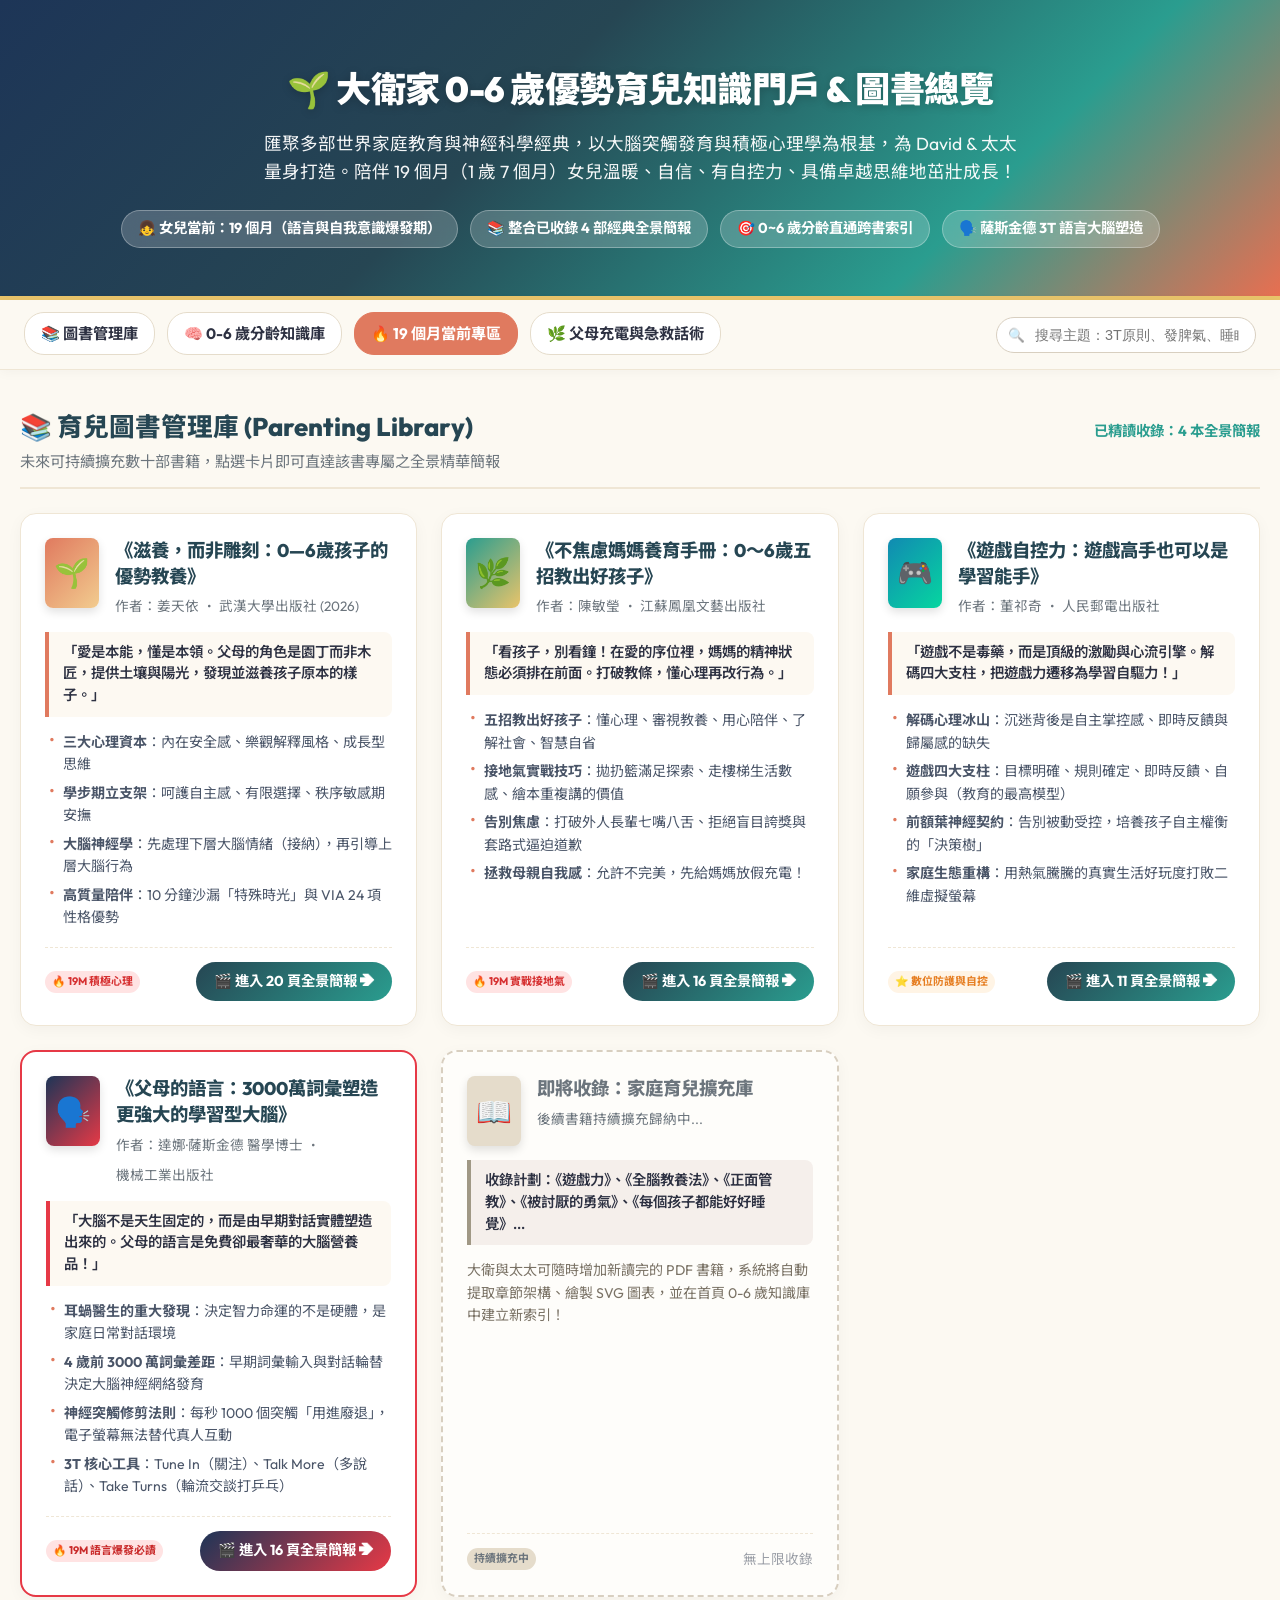
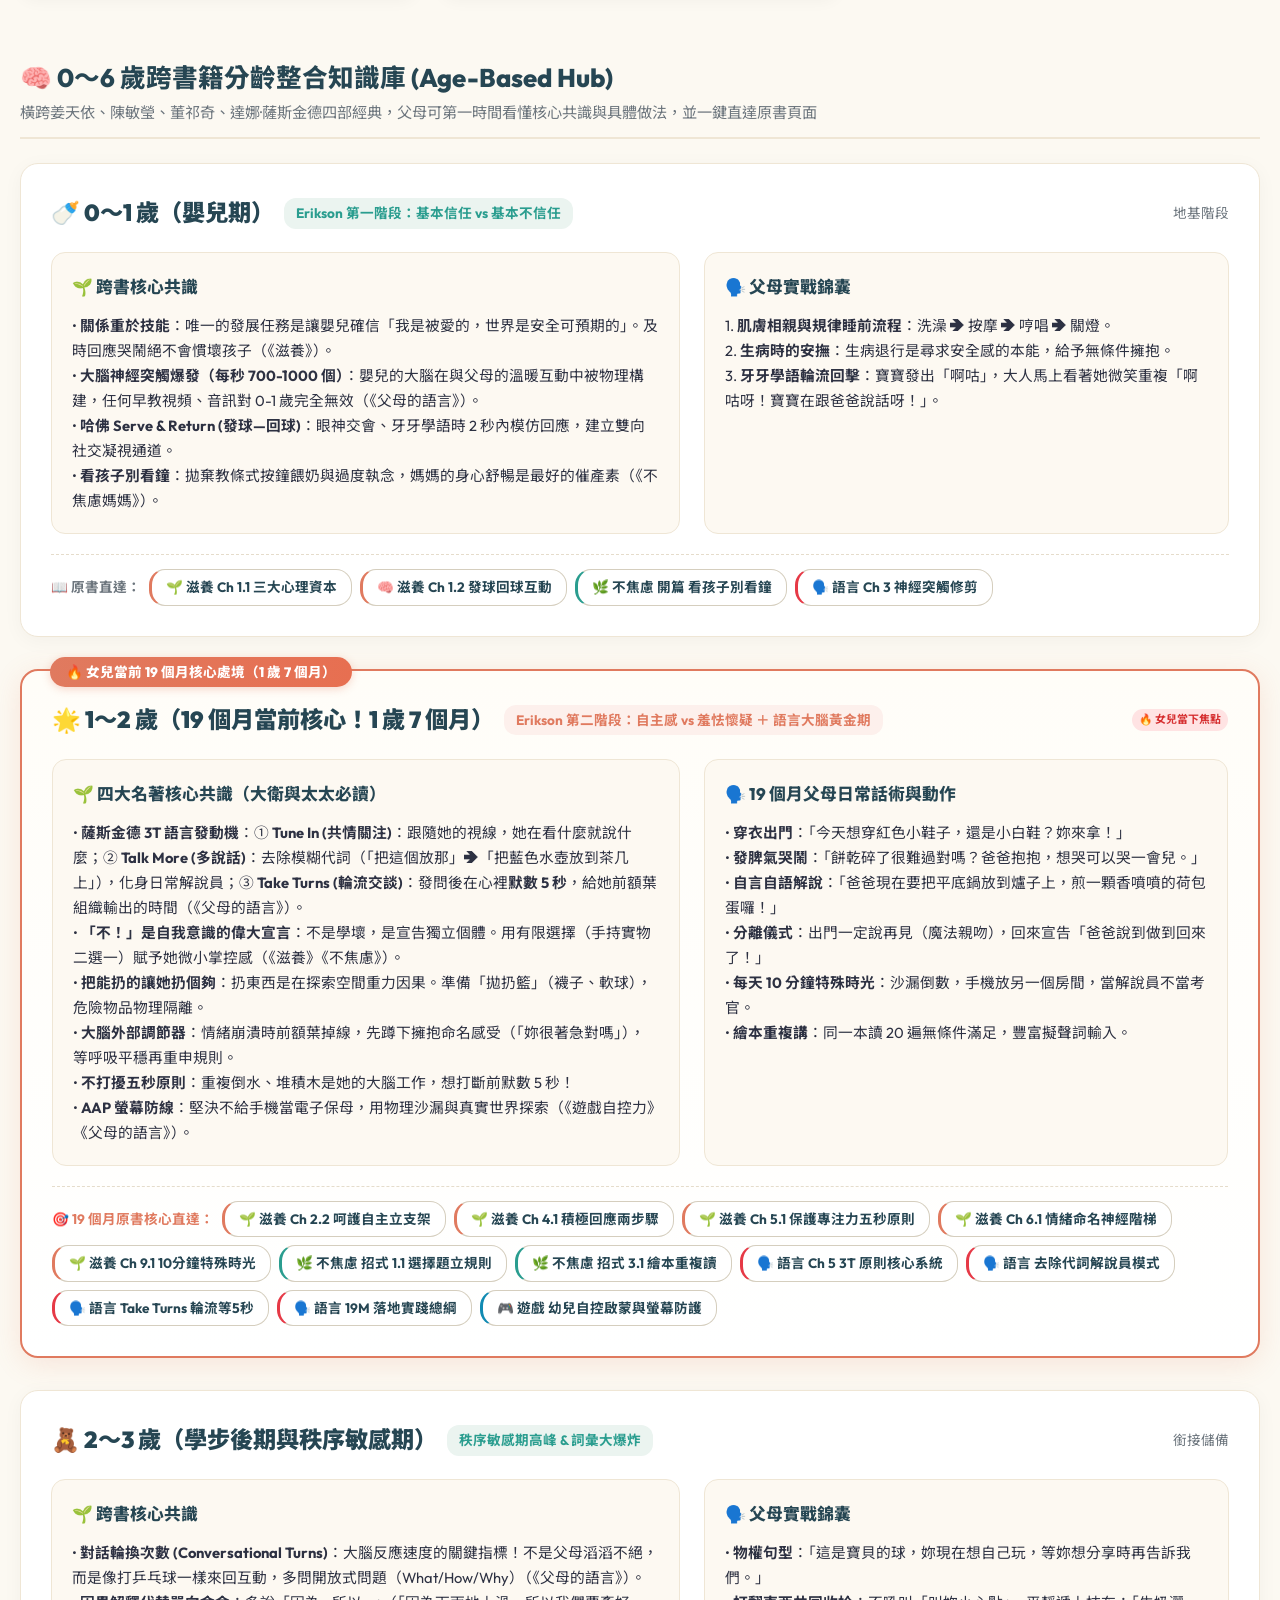
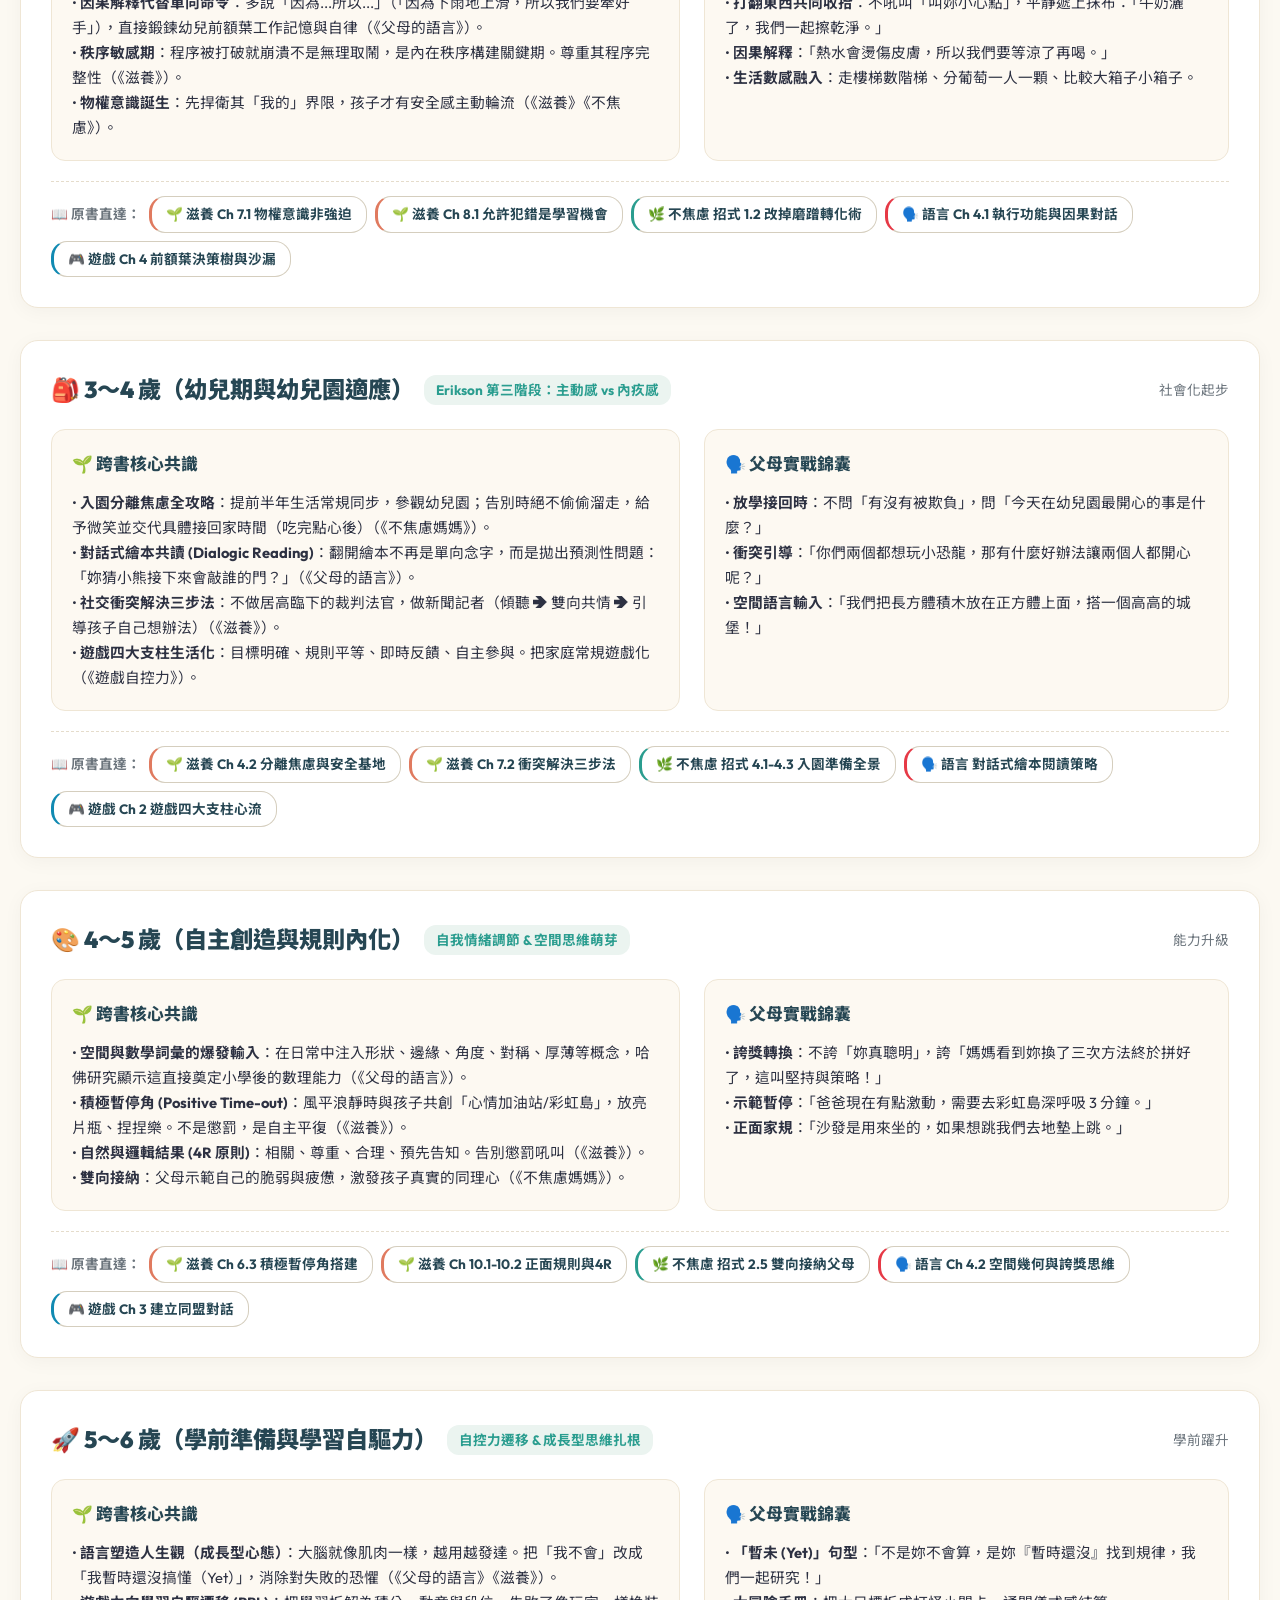
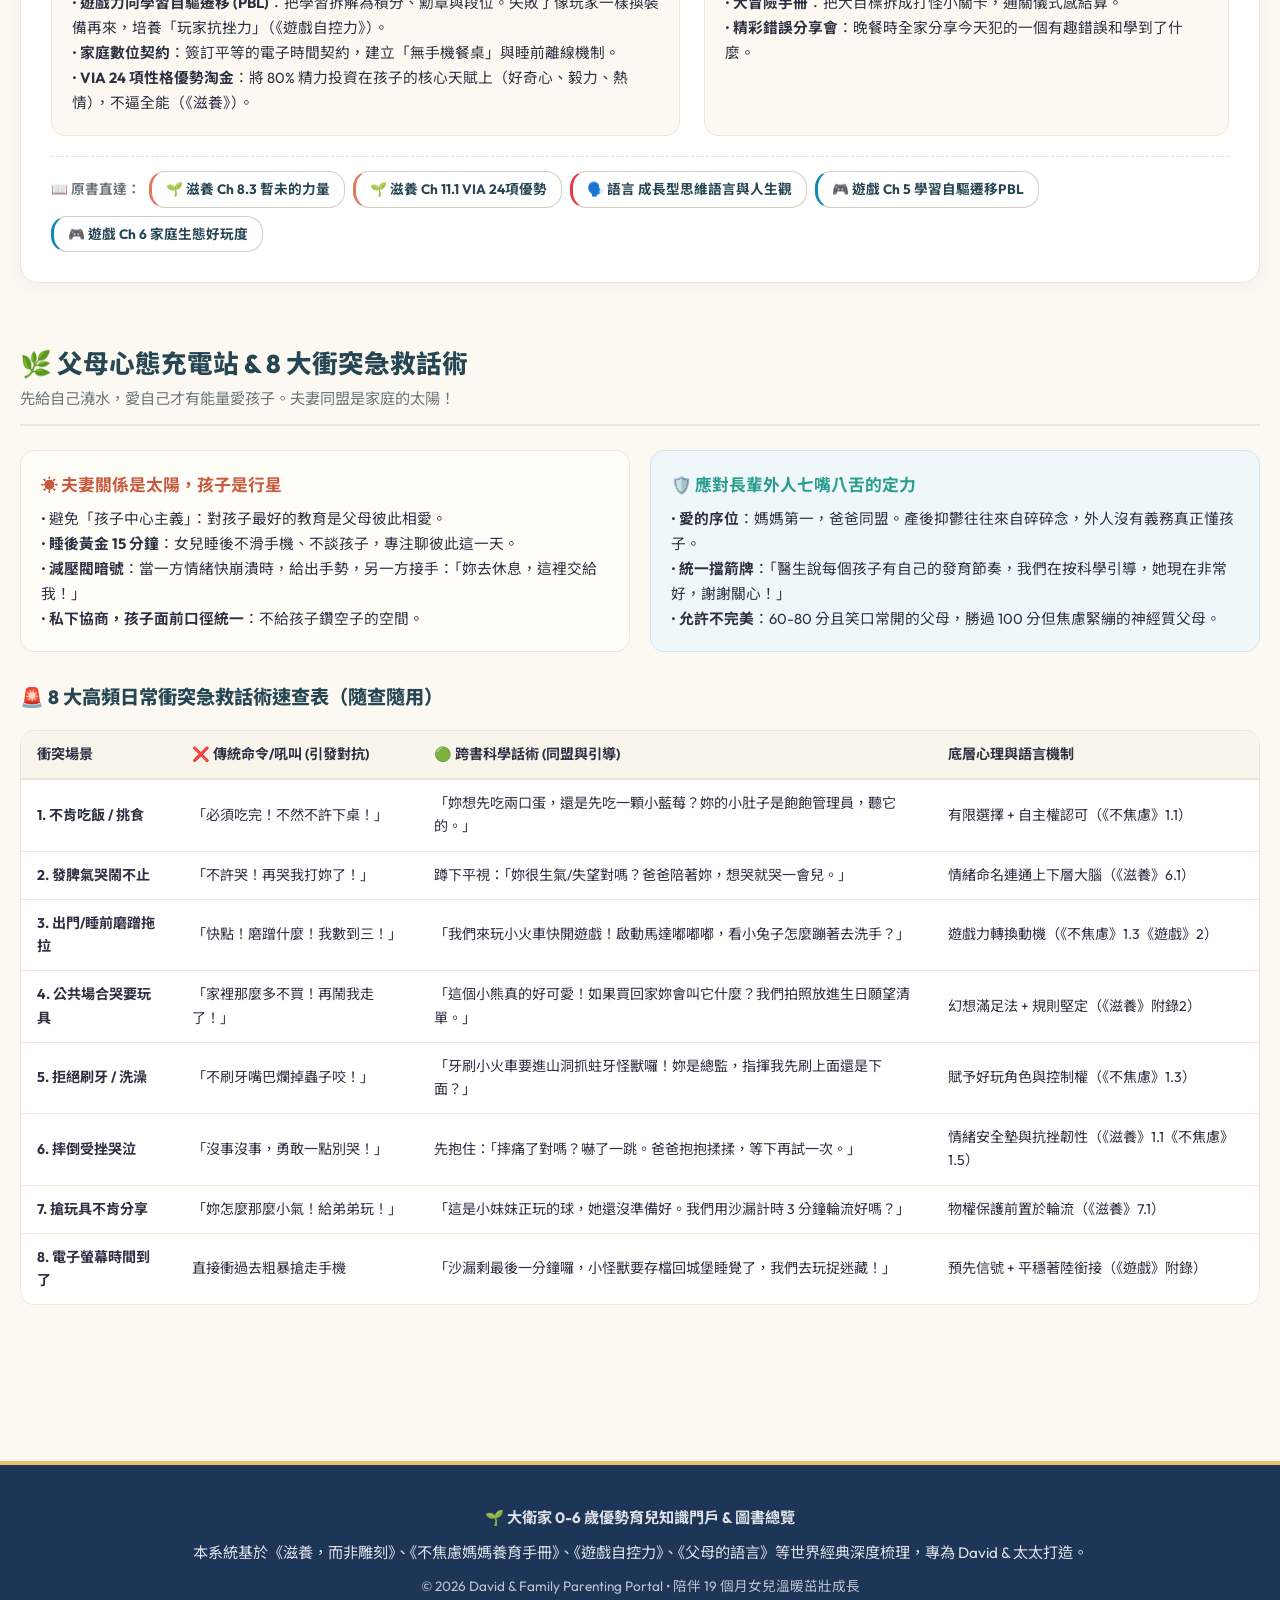
==== commit 030a5982: "Add Book 4: Parents Language (30M Words) 16-slide presentation and integrate into 0-6 age portal" ====
--- a/index.html
+++ b/index.html
@@ -19,6 +19,7 @@
       --accent-navy: #264653;
       --accent-yellow: #E9C46A;
       --accent-purple: #6B705C;
+      --accent-blue-deep: #1D3557;
     }
 
     body {
@@ -27,7 +28,7 @@
     }
 
     .portal-hero {
-      background: linear-gradient(135deg, #264653 0%, #2A9D8F 60%, #E76F51 100%);
+      background: linear-gradient(135deg, #1D3557 0%, #264653 40%, #2A9D8F 75%, #E76F51 100%);
       color: #FFFFFF;
       padding: 60px 24px 48px;
       text-align: center;
@@ -46,7 +47,7 @@
     .portal-hero p {
       font-size: 1.1rem;
       opacity: 0.95;
-      max-width: 720px;
+      max-width: 760px;
       margin: 0 auto 24px;
       line-height: 1.6;
     }
@@ -447,10 +448,11 @@
     .deep-link-btn.nurture { border-left: 3px solid #E07A5F; }
     .deep-link-btn.anxiety { border-left: 3px solid #2A9D8F; }
     .deep-link-btn.game { border-left: 3px solid #118AB2; }
+    .deep-link-btn.language { border-left: 3px solid #E63946; }
 
     /* Footer */
     .portal-footer {
-      background: #264653;
+      background: #1D3557;
       color: #FFFFFF;
       text-align: center;
       padding: 40px 20px;
@@ -470,12 +472,12 @@
   <!-- Hero Header -->
   <header class="portal-hero">
     <h1>🌱 大衛家 0-6 歲優勢育兒知識門戶 & 圖書總覽</h1>
-    <p>匯聚多部家庭教育經典，以科學大腦發育與積極心理學為根基，為 David & 太太量身定制。陪伴 19 個月（1 歲 7 個月）女兒溫暖、自信、有自控力地成長！</p>
+    <p>匯聚多部世界家庭教育與神經科學經典，以大腦突觸發育與積極心理學為根基，為 David & 太太量身打造。陪伴 19 個月（1 歲 7 個月）女兒溫暖、自信、有自控力、具備卓越思維地茁壯成長！</p>
     <div class="hero-badges">
-      <span class="hero-badge">👧 女兒當前：19 個月（學步與自我意識爆發期）</span>
-      <span class="hero-badge">📚 整合已收錄 3 部經典全景簡報</span>
+      <span class="hero-badge">👧 女兒當前：19 個月（語言與自我意識爆發期）</span>
+      <span class="hero-badge">📚 整合已收錄 4 部經典全景簡報</span>
       <span class="hero-badge">🎯 0~6 歲分齡直通跨書索引</span>
-      <span class="hero-badge">💡 夫妻同盟與急救話術</span>
+      <span class="hero-badge">🗣️ 薩斯金德 3T 語言大腦塑造</span>
     </div>
   </header>
 
@@ -489,7 +491,7 @@
     </div>
 
     <div class="portal-search-bar">
-      <input type="text" id="portalSearch" placeholder="搜尋主題：發脾氣、睡眠、磨蹭、專注力...">
+      <input type="text" id="portalSearch" placeholder="搜尋主題：3T原則、發脾氣、睡眠、磨蹭、專注力...">
     </div>
   </nav>
 
@@ -501,9 +503,9 @@
       <div class="section-title-wrap">
         <div>
           <h2 class="section-title">📚 育兒圖書管理庫 (Parenting Library)</h2>
-          <span class="section-subtitle">未來可擴充數十部書籍，點選卡片即可直達該書之專屬精華簡報</span>
+          <span class="section-subtitle">未來可持續擴充數十部書籍，點選卡片即可直達該書專屬之全景精華簡報</span>
         </div>
-        <span style="font-size: 0.9rem; font-weight: 700; color: #2A9D8F;">已精讀收錄：3 本全景簡報</span>
+        <span style="font-size: 0.9rem; font-weight: 700; color: #2A9D8F;">已精讀收錄：4 本全景簡報</span>
       </div>
 
       <div class="books-grid">
@@ -536,7 +538,7 @@
           </div>
 
           <div class="book-card-footer">
-            <span class="priority-badge badge-p1">🔥 19M 最高優先</span>
+            <span class="priority-badge badge-p1">🔥 19M 積極心理</span>
             <a href="book-nurture.html" class="btn-read-slides">🎬 進入 20 頁全景簡報 ➔</a>
           </div>
         </article>
@@ -590,7 +592,7 @@
             </div>
 
             <div class="book-core-quote">
-              「遊戲不是毒藥，而是頂級的激勵與心流引擎。解碼遊戲四大支柱，把遊戲力遷移為學習自驅力！」
+              「遊戲不是毒藥，而是頂級的激勵與心流引擎。解碼四大支柱，把遊戲力遷移為學習自驅力！」
             </div>
 
             <ul class="book-highlights">
@@ -604,6 +606,39 @@
           <div class="book-card-footer">
             <span class="priority-badge badge-p2">⭐ 數位防護與自控</span>
             <a href="book-game-selfcontrol.html" class="btn-read-slides">🎬 進入 11 頁全景簡報 ➔</a>
+          </div>
+        </article>
+
+        <!-- Book 4: 父母的語言 -->
+        <article class="book-card" style="border: 2px solid #E63946;">
+          <div>
+            <div class="book-card-header">
+              <div class="book-badge-icon" style="background: linear-gradient(135deg, #1D3557, #E63946);">🗣️</div>
+              <div class="book-info">
+                <h3>《父母的語言：3000萬詞彙塑造更強大的學習型大腦》</h3>
+                <div class="book-author">
+                  <span>作者：達娜·薩斯金德 醫學博士</span>
+                  <span>•</span>
+                  <span>機械工業出版社</span>
+                </div>
+              </div>
+            </div>
+
+            <div class="book-core-quote" style="border-left-color: #E63946;">
+              「大腦不是天生固定的，而是由早期對話實體塑造出來的。父母的語言是免費卻最奢華的大腦營養品！」
+            </div>
+
+            <ul class="book-highlights">
+              <li><strong>耳蝸醫生的重大發現</strong>：決定智力命運的不是硬體，是家庭日常對話環境</li>
+              <li><strong>4 歲前 3000 萬詞彙差距</strong>：早期詞彙輸入與對話輪替決定大腦神經網絡發育</li>
+              <li><strong>神經突觸修剪法則</strong>：每秒 1000 個突觸「用進廢退」，電子螢幕無法替代真人互動</li>
+              <li><strong>3T 核心工具</strong>：Tune In（關注）、Talk More（多說話）、Take Turns（輪流交談打乒乓）</li>
+            </ul>
+          </div>
+
+          <div class="book-card-footer">
+            <span class="priority-badge badge-p1" style="background:#FFE3E3; color:#C92A2A;">🔥 19M 語言爆發必讀</span>
+            <a href="book-parents-language.html" class="btn-read-slides" style="background: linear-gradient(135deg, #1D3557, #E63946);">🎬 進入 16 頁全景簡報 ➔</a>
           </div>
         </article>
 
@@ -621,7 +656,7 @@
             </div>
 
             <div class="book-core-quote" style="border-left-color: #A09885; background: #F5EFEB;">
-              收錄計劃：《遊戲力》、《父母的語言》、《全腦教養法》、《正面管教》、《被討厭的勇氣》...
+              收錄計劃：《遊戲力》、《全腦教養法》、《正面管教》、《被討厭的勇氣》、《每個孩子都能好好睡覺》...
             </div>
 
             <p style="font-size: 0.88rem; color: #7A7265; line-height: 1.6;">
@@ -630,8 +665,8 @@
           </div>
 
           <div class="book-card-footer">
-            <span class="priority-badge" style="background:#E5DCCB; color:#6C757D;">未來持續連載</span>
-            <span style="font-size: 0.85rem; color: #9A9EA6;">持續擴充中</span>
+            <span class="priority-badge" style="background:#E5DCCB; color:#6C757D;">持續擴充中</span>
+            <span style="font-size: 0.85rem; color: #9A9EA6;">無上限收錄</span>
           </div>
         </article>
 
@@ -643,7 +678,7 @@
       <div class="section-title-wrap">
         <div>
           <h2 class="section-title">🧠 0～6 歲跨書籍分齡整合知識庫 (Age-Based Hub)</h2>
-          <span class="section-subtitle">橫跨姜天依、陳敏瑩、董祁奇三部著作，父母可第一時間看懂核心共識與具體做法，並一鍵直達原書頁面</span>
+          <span class="section-subtitle">橫跨姜天依、陳敏瑩、董祁奇、達娜·薩斯金德四部經典，父母可第一時間看懂核心共識與具體做法，並一鍵直達原書頁面</span>
         </div>
       </div>
 
@@ -663,9 +698,10 @@
             <div class="age-content-box">
               <h4>🌱 跨書核心共識</h4>
               <p style="font-size: 0.92rem; line-height: 1.7; color: #2D3142;">
-                • <strong>關係重於技能</strong>：此階段唯一的發展任務是讓嬰兒確信「我是被愛的，世界是安全可預期的」。及時回應哭鬧絕不會慣壞孩子（《滋養》）。<br>
-                • <strong>哈佛 Serve & Return (發球—回球)</strong>：眼神交會、牙牙學語時 2 秒內模仿回應，大腦突觸神經連結爆發（每秒 700-1000 個）。<br>
-                • <strong>看孩子別看鐘</strong>：拋棄教條式按鐘餵奶與過度執念，媽媽的身心舒暢與好心情，是嬰兒最強的催產素來源（《不焦慮媽媽》）。
+                • <strong>關係重於技能</strong>：唯一的發展任務是讓嬰兒確信「我是被愛的，世界是安全可預期的」。及時回應哭鬧絕不會慣壞孩子（《滋養》）。<br>
+                • <strong>大腦神經突觸爆發（每秒 700-1000 個）</strong>：嬰兒的大腦在與父母的溫暖互動中被物理構建，任何早教視頻、音訊對 0-1 歲完全無效（《父母的語言》）。<br>
+                • <strong>哈佛 Serve & Return (發球—回球)</strong>：眼神交會、牙牙學語時 2 秒內模仿回應，建立雙向社交凝視通道。<br>
+                • <strong>看孩子別看鐘</strong>：拋棄教條式按鐘餵奶與過度執念，媽媽的身心舒暢是最好的催產素（《不焦慮媽媽》）。
               </p>
             </div>
 
@@ -674,7 +710,7 @@
               <p style="font-size: 0.92rem; line-height: 1.7; color: #2D3142;">
                 1. <strong>肌膚相親與規律睡前流程</strong>：洗澡 ➔ 按摩 ➔ 哼唱 ➔ 關燈。<br>
                 2. <strong>生病時的安撫</strong>：生病退行是尋求安全感的本能，給予無條件擁抱。<br>
-                3. <strong>媽媽放鬆第一</strong>：母乳有困難加一點配方奶完全沒問題，媽媽好家庭才好！
+                3. <strong>牙牙學語輪流回擊</strong>：寶寶發出「啊咕」，大人馬上看著她微笑重複「啊咕呀！寶寶在跟爸爸說話呀！」。
               </p>
             </div>
           </div>
@@ -684,6 +720,7 @@
             <a href="book-nurture.html#slide-ch1-1" class="deep-link-btn nurture">🌱 滋養 Ch 1.1 三大心理資本</a>
             <a href="book-nurture.html#slide-ch1-2" class="deep-link-btn nurture">🧠 滋養 Ch 1.2 發球回球互動</a>
             <a href="book-anxiety-free.html#slide-m-intro" class="deep-link-btn anxiety">🌿 不焦慮 開篇 看孩子別看鐘</a>
+            <a href="book-parents-language.html#slide-l3" class="deep-link-btn language">🗣️ 語言 Ch 3 神經突觸修剪</a>
           </div>
         </div>
 
@@ -692,20 +729,21 @@
           <div class="age-header">
             <div class="age-title">
               <span>🌟 1～2 歲（19 個月當前核心！1 歲 7 個月）</span>
-              <span class="age-stage-badge" style="background:#FDF0EC; color:#E07A5F;">Erikson 第二階段：自主感 vs 羞怯懷疑</span>
+              <span class="age-stage-badge" style="background:#FDF0EC; color:#E07A5F;">Erikson 第二階段：自主感 vs 羞怯懷疑 ＋ 語言大腦黃金期</span>
             </div>
             <span class="priority-badge badge-p1">🔥 女兒當下焦點</span>
           </div>
 
           <div class="age-grid">
             <div class="age-content-box">
-              <h4>🌱 跨書核心共識（大衛與太太必讀）</h4>
-              <p style="font-size: 0.92rem; line-height: 1.7; color: #2D3142;">
-                • <strong>「不！」是自我意識的偉大宣言</strong>：不是學壞，是宣告「我是獨立個體」。用有限選擇（手持實物二選一）賦予她微小掌控感（《滋養》《不焦慮》）。<br>
-                • <strong>把能扔的讓她扔個夠</strong>：扔東西、反覆開關抽屜是在探索空間重力與因果關係。準備「拋扔籃」（襪子、軟球），尊重探索慾（《不焦慮》）。<br>
-                • <strong>大腦外部調節器</strong>：情緒崩潰時前額葉掉線，先蹲下擁抱命名感受（「妳很著急對嗎」），等呼吸平穩再重申規則（《滋養》）。<br>
-                • <strong>不打擾的專注力</strong>：重複倒水、玩積木是她的大腦工作，想打斷前默數 5 秒！<br>
-                • <strong>AAP 螢幕防線</strong>：堅決不給手機當電子保母，用物理沙漏與真實世界探索（《遊戲自控力》）。
+              <h4>🌱 四大名著核心共識（大衛與太太必讀）</h4>
+              <p style="font-size: 0.92rem; line-height: 1.7; color: #2D3142;">
+                • <strong>薩斯金德 3T 語言發動機</strong>：① <strong>Tune In (共情關注)</strong>：跟隨她的視線，她在看什麼就說什麼；② <strong>Talk More (多說話)</strong>：去除模糊代詞（「把這個放那」➔「把藍色水壺放到茶几上」），化身日常解說員；③ <strong>Take Turns (輪流交談)</strong>：發問後在心裡<strong>默數 5 秒</strong>，給她前額葉組織輸出的時間（《父母的語言》）。<br>
+                • <strong>「不！」是自我意識的偉大宣言</strong>：不是學壞，是宣告獨立個體。用有限選擇（手持實物二選一）賦予她微小掌控感（《滋養》《不焦慮》）。<br>
+                • <strong>把能扔的讓她扔個夠</strong>：扔東西是在探索空間重力因果。準備「拋扔籃」（襪子、軟球），危險物品物理隔離。<br>
+                • <strong>大腦外部調節器</strong>：情緒崩潰時前額葉掉線，先蹲下擁抱命名感受（「妳很著急對嗎」），等呼吸平穩再重申規則。<br>
+                • <strong>不打擾五秒原則</strong>：重複倒水、堆積木是她的大腦工作，想打斷前默數 5 秒！<br>
+                • <strong>AAP 螢幕防線</strong>：堅決不給手機當電子保母，用物理沙漏與真實世界探索（《遊戲自控力》《父母的語言》）。
               </p>
             </div>
 
@@ -714,6 +752,7 @@
               <p style="font-size: 0.92rem; line-height: 1.7; color: #2D3142;">
                 • <strong>穿衣出門</strong>：「今天想穿紅色小鞋子，還是小白鞋？妳來拿！」<br>
                 • <strong>發脾氣哭鬧</strong>：「餅乾碎了很難過對嗎？爸爸抱抱，想哭可以哭一會兒。」<br>
+                • <strong>自言自語解說</strong>：「爸爸現在要把平底鍋放到爐子上，煎一顆香噴噴的荷包蛋囉！」<br>
                 • <strong>分離儀式</strong>：出門一定說再見（魔法親吻），回來宣告「爸爸說到做到回來了！」<br>
                 • <strong>每天 10 分鐘特殊時光</strong>：沙漏倒數，手機放另一個房間，當解說員不當考官。<br>
                 • <strong>繪本重複講</strong>：同一本讀 20 遍無條件滿足，豐富擬聲詞輸入。
@@ -730,7 +769,10 @@
             <a href="book-nurture.html#slide-ch9-1" class="deep-link-btn nurture">🌱 滋養 Ch 9.1 10分鐘特殊時光</a>
             <a href="book-anxiety-free.html#slide-m1-1" class="deep-link-btn anxiety">🌿 不焦慮 招式 1.1 選擇題立規則</a>
             <a href="book-anxiety-free.html#slide-m3-1" class="deep-link-btn anxiety">🌿 不焦慮 招式 3.1 繪本重複讀</a>
-            <a href="book-anxiety-free.html#slide-m3-2" class="deep-link-btn anxiety">🌿 不焦慮 招式 3.2 語言陪練與數感</a>
+            <a href="book-parents-language.html#slide-l3t" class="deep-link-btn language">🗣️ 語言 Ch 5 3T 原則核心系統</a>
+            <a href="book-parents-language.html#slide-l-t2" class="deep-link-btn language">🗣️ 語言 去除代詞解說員模式</a>
+            <a href="book-parents-language.html#slide-l-t3" class="deep-link-btn language">🗣️ 語言 Take Turns 輪流等5秒</a>
+            <a href="book-parents-language.html#slide-l-action19" class="deep-link-btn language">🗣️ 語言 19M 落地實踐總綱</a>
             <a href="book-game-selfcontrol.html#slide-g-action19" class="deep-link-btn game">🎮 遊戲 幼兒自控啟蒙與螢幕防護</a>
           </div>
         </div>
@@ -740,7 +782,7 @@
           <div class="age-header">
             <div class="age-title">
               <span>🧸 2～3 歲（學步後期與秩序敏感期）</span>
-              <span class="age-stage-badge">秩序敏感期高峰 & 語言爆發</span>
+              <span class="age-stage-badge">秩序敏感期高峰 & 詞彙大爆炸</span>
             </div>
             <span style="font-size: 0.85rem; color: #6C757D;">銜接儲備</span>
           </div>
@@ -749,9 +791,10 @@
             <div class="age-content-box">
               <h4>🌱 跨書核心共識</h4>
               <p style="font-size: 0.92rem; line-height: 1.7; color: #2D3142;">
-                • <strong>秩序敏感期</strong>：鞋子放錯位置、蓋子沒蓋好就嚎啕大哭。這不是無理取鬧，是「內在秩序構建」的關鍵期。處理之道在於尊重其程序完整性（《滋養》）。<br>
-                • <strong>物權意識誕生</strong>：死守玩具喊「我的！」是自我界限的確立。跳過「我的」強推分享是空中樓閣。先捍衛其物權，孩子才有安全感主動輪流（《滋養》《不焦慮》）。<br>
-                • <strong>化解磨蹭</strong>：幼兒大腦沒有抽象時間概念。催促只會宕機，把洗手穿衣變成「小火車鑽山洞」遊戲（《不焦慮》）。
+                • <strong>對話輪換次數 (Conversational Turns)</strong>：大腦反應速度的關鍵指標！不是父母滔滔不絕，而是像打乒乓球一樣來回互動，多問開放式問題（What/How/Why）（《父母的語言》）。<br>
+                • <strong>因果解釋代替單向命令</strong>：多說「因為...所以...」（「因為下雨地上滑，所以我們要牽好手」），直接鍛鍊幼兒前額葉工作記憶與自律（《父母的語言》）。<br>
+                • <strong>秩序敏感期</strong>：程序被打破就崩潰不是無理取鬧，是內在秩序構建關鍵期。尊重其程序完整性（《滋養》）。<br>
+                • <strong>物權意識誕生</strong>：先捍衛其「我的」界限，孩子才有安全感主動輪流（《滋養》《不焦慮》）。
               </p>
             </div>
 
@@ -760,6 +803,7 @@
               <p style="font-size: 0.92rem; line-height: 1.7; color: #2D3142;">
                 • <strong>物權句型</strong>：「這是寶貝的球，妳現在想自己玩，等妳想分享時再告訴我們。」<br>
                 • <strong>打翻東西共同收拾</strong>：不吼叫「叫妳小心點」，平靜遞上抹布：「牛奶灑了，我們一起擦乾淨。」<br>
+                • <strong>因果解釋</strong>：「熱水會燙傷皮膚，所以我們要等涼了再喝。」<br>
                 • <strong>生活數感融入</strong>：走樓梯數階梯、分葡萄一人一顆、比較大箱子小箱子。
               </p>
             </div>
@@ -770,6 +814,7 @@
             <a href="book-nurture.html#slide-ch7-1" class="deep-link-btn nurture">🌱 滋養 Ch 7.1 物權意識非強迫</a>
             <a href="book-nurture.html#slide-ch8-1" class="deep-link-btn nurture">🌱 滋養 Ch 8.1 允許犯錯是學習機會</a>
             <a href="book-anxiety-free.html#slide-m1-2" class="deep-link-btn anxiety">🌿 不焦慮 招式 1.2 改掉磨蹭轉化術</a>
+            <a href="book-parents-language.html#slide-l4-exec" class="deep-link-btn language">🗣️ 語言 Ch 4.1 執行功能與因果對話</a>
             <a href="book-game-selfcontrol.html#slide-g4" class="deep-link-btn game">🎮 遊戲 Ch 4 前額葉決策樹與沙漏</a>
           </div>
         </div>
@@ -789,8 +834,9 @@
               <h4>🌱 跨書核心共識</h4>
               <p style="font-size: 0.92rem; line-height: 1.7; color: #2D3142;">
                 • <strong>入園分離焦慮全攻略</strong>：提前半年生活常規同步，參觀幼兒園；告別時絕不偷偷溜走，給予微笑並交代具體接回家時間（吃完點心後）（《不焦慮媽媽》）。<br>
+                • <strong>對話式繪本共讀 (Dialogic Reading)</strong>：翻開繪本不再是單向念字，而是拋出預測性問題：「妳猜小熊接下來會敲誰的門？」（《父母的語言》）。<br>
                 • <strong>社交衝突解決三步法</strong>：不做居高臨下的裁判法官，做新聞記者（傾聽 ➔ 雙向共情 ➔ 引導孩子自己想辦法）（《滋養》）。<br>
-                • <strong>遊戲設計四大支柱</strong>：目標明確、規則平等、即時反饋、自主參與。把家庭常規遊戲化（《遊戲自控力》）。
+                • <strong>遊戲四大支柱生活化</strong>：目標明確、規則平等、即時反饋、自主參與。把家庭常規遊戲化（《遊戲自控力》）。
               </p>
             </div>
 
@@ -799,7 +845,7 @@
               <p style="font-size: 0.92rem; line-height: 1.7; color: #2D3142;">
                 • <strong>放學接回時</strong>：不問「有沒有被欺負」，問「今天在幼兒園最開心的事是什麼？」<br>
                 • <strong>衝突引導</strong>：「你們兩個都想玩小恐龍，那有什麼好辦法讓兩個人都開心呢？」<br>
-                • <strong>與老師溝通</strong>：帶著具體觀察與感激，建立家園育兒同盟。
+                • <strong>空間語言輸入</strong>：「我們把長方體積木放在正方體上面，搭一個高高的城堡！」
               </p>
             </div>
           </div>
@@ -809,6 +855,7 @@
             <a href="book-nurture.html#slide-ch4-2" class="deep-link-btn nurture">🌱 滋養 Ch 4.2 分離焦慮與安全基地</a>
             <a href="book-nurture.html#slide-ch7-2" class="deep-link-btn nurture">🌱 滋養 Ch 7.2 衝突解決三步法</a>
             <a href="book-anxiety-free.html#slide-m4-1" class="deep-link-btn anxiety">🌿 不焦慮 招式 4.1-4.3 入園準備全景</a>
+            <a href="book-parents-language.html#slide-l-t2" class="deep-link-btn language">🗣️ 語言 對話式繪本閱讀策略</a>
             <a href="book-game-selfcontrol.html#slide-g2" class="deep-link-btn game">🎮 遊戲 Ch 2 遊戲四大支柱心流</a>
           </div>
         </div>
@@ -818,7 +865,7 @@
           <div class="age-header">
             <div class="age-title">
               <span>🎨 4～5 歲（自主創造與規則內化）</span>
-              <span class="age-stage-badge">自我情緒調節 & 低結構創造力</span>
+              <span class="age-stage-badge">自我情緒調節 & 空間思維萌芽</span>
             </div>
             <span style="font-size: 0.85rem; color: #6C757D;">能力升級</span>
           </div>
@@ -827,17 +874,17 @@
             <div class="age-content-box">
               <h4>🌱 跨書核心共識</h4>
               <p style="font-size: 0.92rem; line-height: 1.7; color: #2D3142;">
+                • <strong>空間與數學詞彙的爆發輸入</strong>：在日常中注入形狀、邊緣、角度、對稱、厚薄等概念，哈佛研究顯示這直接奠定小學後的數理能力（《父母的語言》）。<br>
                 • <strong>積極暫停角 (Positive Time-out)</strong>：風平浪靜時與孩子共創「心情加油站/彩虹島」，放亮片瓶、捏捏樂。不是懲罰，是自主平復（《滋養》）。<br>
                 • <strong>自然與邏輯結果 (4R 原則)</strong>：相關、尊重、合理、預先告知。告別懲罰吼叫（《滋養》）。<br>
-                • <strong>雙向接納</strong>：父母示範自己的脆弱與疲憊，激發孩子真實的同理心（《不焦慮媽媽》）。<br>
-                • <strong>低結構材料創造力</strong>：紙箱、落葉、黏土勝過聲光玩具，保護無聊時光（《滋養》）。
+                • <strong>雙向接納</strong>：父母示範自己的脆弱與疲憊，激發孩子真實的同理心（《不焦慮媽媽》）。
               </p>
             </div>
 
             <div class="age-content-box">
               <h4>🗣️ 父母實戰錦囊</h4>
               <p style="font-size: 0.92rem; line-height: 1.7; color: #2D3142;">
-                • <strong>誇獎轉換</strong>：不誇「妳真聰明」，誇「媽媽看到妳換了三次方法終於拼好了，這叫堅持！」<br>
+                • <strong>誇獎轉換</strong>：不誇「妳真聰明」，誇「媽媽看到妳換了三次方法終於拼好了，這叫堅持與策略！」<br>
                 • <strong>示範暫停</strong>：「爸爸現在有點激動，需要去彩虹島深呼吸 3 分鐘。」<br>
                 • <strong>正面家規</strong>：「沙發是用來坐的，如果想跳我們去地墊上跳。」
               </p>
@@ -849,6 +896,7 @@
             <a href="book-nurture.html#slide-ch6-3" class="deep-link-btn nurture">🌱 滋養 Ch 6.3 積極暫停角搭建</a>
             <a href="book-nurture.html#slide-ch10-1" class="deep-link-btn nurture">🌱 滋養 Ch 10.1-10.2 正面規則與4R</a>
             <a href="book-anxiety-free.html#slide-m2-2" class="deep-link-btn anxiety">🌿 不焦慮 招式 2.5 雙向接納父母</a>
+            <a href="book-parents-language.html#slide-l4-math" class="deep-link-btn language">🗣️ 語言 Ch 4.2 空間幾何與誇獎思維</a>
             <a href="book-game-selfcontrol.html#slide-g3" class="deep-link-btn game">🎮 遊戲 Ch 3 建立同盟對話</a>
           </div>
         </div>
@@ -858,7 +906,7 @@
           <div class="age-header">
             <div class="age-title">
               <span>🚀 5～6 歲（學前準備與學習自驅力）</span>
-              <span class="age-stage-badge">自控力遷移 & VIA 優勢展現</span>
+              <span class="age-stage-badge">自控力遷移 & 成長型思維扎根</span>
             </div>
             <span style="font-size: 0.85rem; color: #6C757D;">學前躍升</span>
           </div>
@@ -867,10 +915,10 @@
             <div class="age-content-box">
               <h4>🌱 跨書核心共識</h4>
               <p style="font-size: 0.92rem; line-height: 1.7; color: #2D3142;">
-                • <strong>遊戲力向學習自驅遷移 (PBL)</strong>：把學習拆解為積分、勳章與段位。失敗了像玩家一樣換裝備再來，培養「成長型抗挫力」（《遊戲自控力》）。<br>
+                • <strong>語言塑造人生觀（成長型心態）</strong>：大腦就像肌肉一樣，越用越發達。把「我不會」改成「我暫時還沒搞懂（Yet）」，消除對失敗的恐懼（《父母的語言》《滋養》）。<br>
+                • <strong>遊戲力向學習自驅遷移 (PBL)</strong>：把學習拆解為積分、勳章與段位。失敗了像玩家一樣換裝備再來，培養「玩家抗挫力」（《遊戲自控力》）。<br>
                 • <strong>家庭數位契約</strong>：簽訂平等的電子時間契約，建立「無手機餐桌」與睡前離線機制。<br>
-                • <strong>VIA 24 項性格優勢淘金</strong>：將 80% 精力投資在孩子的核心天賦上（好奇心、毅力、熱情），不逼全能，讓兔子奔跑、魚兒暢遊（《滋養》）。<br>
-                • <strong>毫不猶豫的行動力</strong>：從小多給做對事情的自信認可，長出未來競爭力（《不焦慮媽媽》）。
+                • <strong>VIA 24 項性格優勢淘金</strong>：將 80% 精力投資在孩子的核心天賦上（好奇心、毅力、熱情），不逼全能（《滋養》）。
               </p>
             </div>
 
@@ -888,8 +936,9 @@
             <span style="font-size: 0.85rem; font-weight: 700; color: #6C757D; align-self: center;">📖 原書直達：</span>
             <a href="book-nurture.html#slide-ch8-3" class="deep-link-btn nurture">🌱 滋養 Ch 8.3 暫未的力量</a>
             <a href="book-nurture.html#slide-ch11-1" class="deep-link-btn nurture">🌱 滋養 Ch 11.1 VIA 24項優勢</a>
+            <a href="book-parents-language.html#slide-l4-math" class="deep-link-btn language">🗣️ 語言 成長型思維語言與人生觀</a>
             <a href="book-game-selfcontrol.html#slide-g5" class="deep-link-btn game">🎮 遊戲 Ch 5 學習自驅遷移PBL</a>
-            <a href="book-game-selfcontrol.html#slide-g6" class="deep-link-btn game">🎮 遊戲 Ch 6 現實好玩度重構</a>
+            <a href="book-game-selfcontrol.html#slide-g6" class="deep-link-btn game">🎮 遊戲 Ch 6 家庭生態好玩度</a>
           </div>
         </div>
 
@@ -934,7 +983,7 @@
             <th>衝突場景</th>
             <th>❌ 傳統命令/吼叫 (引發對抗)</th>
             <th>🟢 跨書科學話術 (同盟與引導)</th>
-            <th>底層心理機制</th>
+            <th>底層心理與語言機制</th>
           </tr>
         </thead>
         <tbody>
@@ -983,7 +1032,7 @@
           <tr>
             <td><strong>8. 電子螢幕時間到了</strong></td>
             <td>直接衝過去粗暴搶走手機</td>
-            <td>「沙漏剩最後一分鐘囉，小怪獸要存檔回城堡睡覺了，我們去玩躲貓貓！」</td>
+            <td>「沙漏剩最後一分鐘囉，小怪獸要存檔回城堡睡覺了，我們去玩捉迷藏！」</td>
             <td>預先信號 + 平穩著陸銜接（《遊戲》附錄）</td>
           </tr>
         </tbody>
@@ -995,7 +1044,7 @@
   <!-- Footer -->
   <footer class="portal-footer">
     <p>🌱 <strong>大衛家 0-6 歲優勢育兒知識門戶 & 圖書總覽</strong></p>
-    <p>本系統基於《滋養，而非雕刻》、《不焦慮媽媽養育手冊》、《遊戲自控力》等經典深度梳理，專為 David & 太太打造。</p>
+    <p>本系統基於《滋養，而非雕刻》、《不焦慮媽媽養育手冊》、《遊戲自控力》、《父母的語言》等世界經典深度梳理，專為 David & 太太打造。</p>
     <p style="font-size: 0.85rem; opacity: 0.7; margin-top: 10px;">© 2026 David & Family Parenting Portal • 陪伴 19 個月女兒溫暖茁壯成長</p>
   </footer>
 
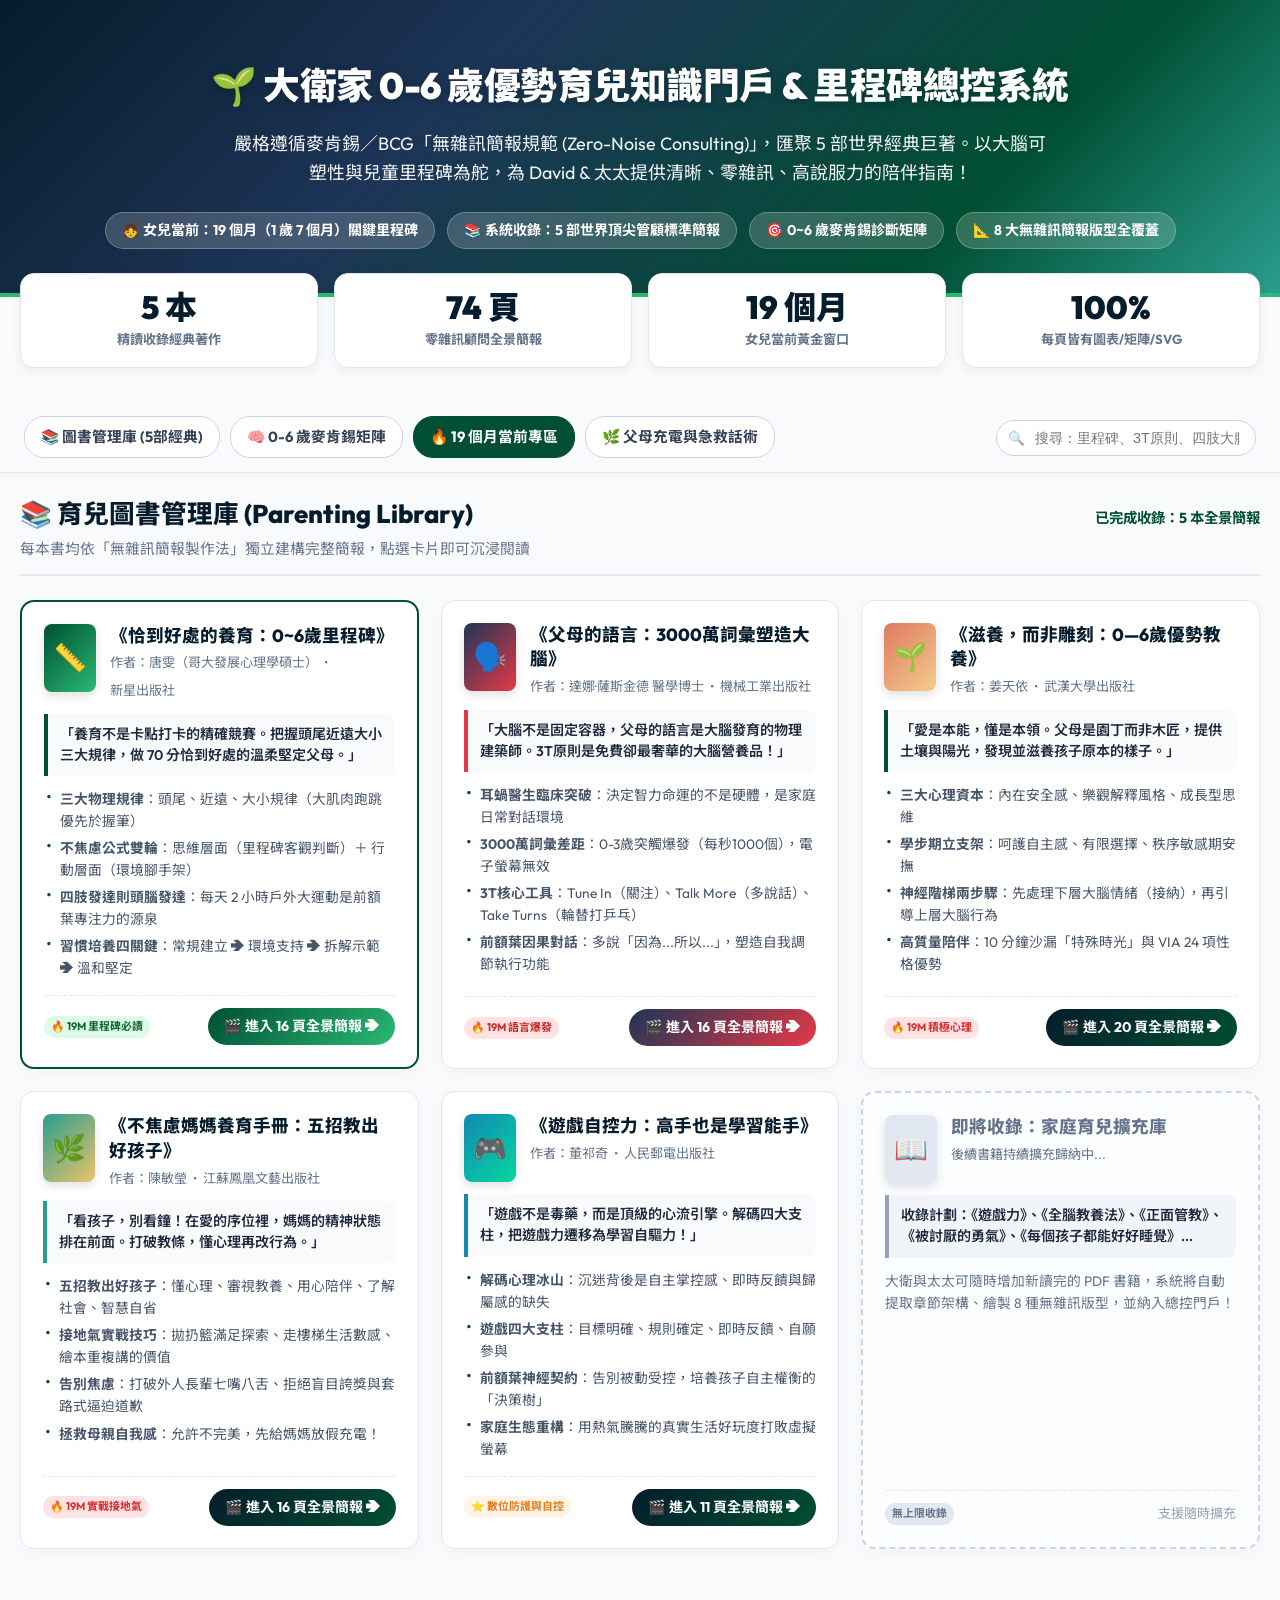
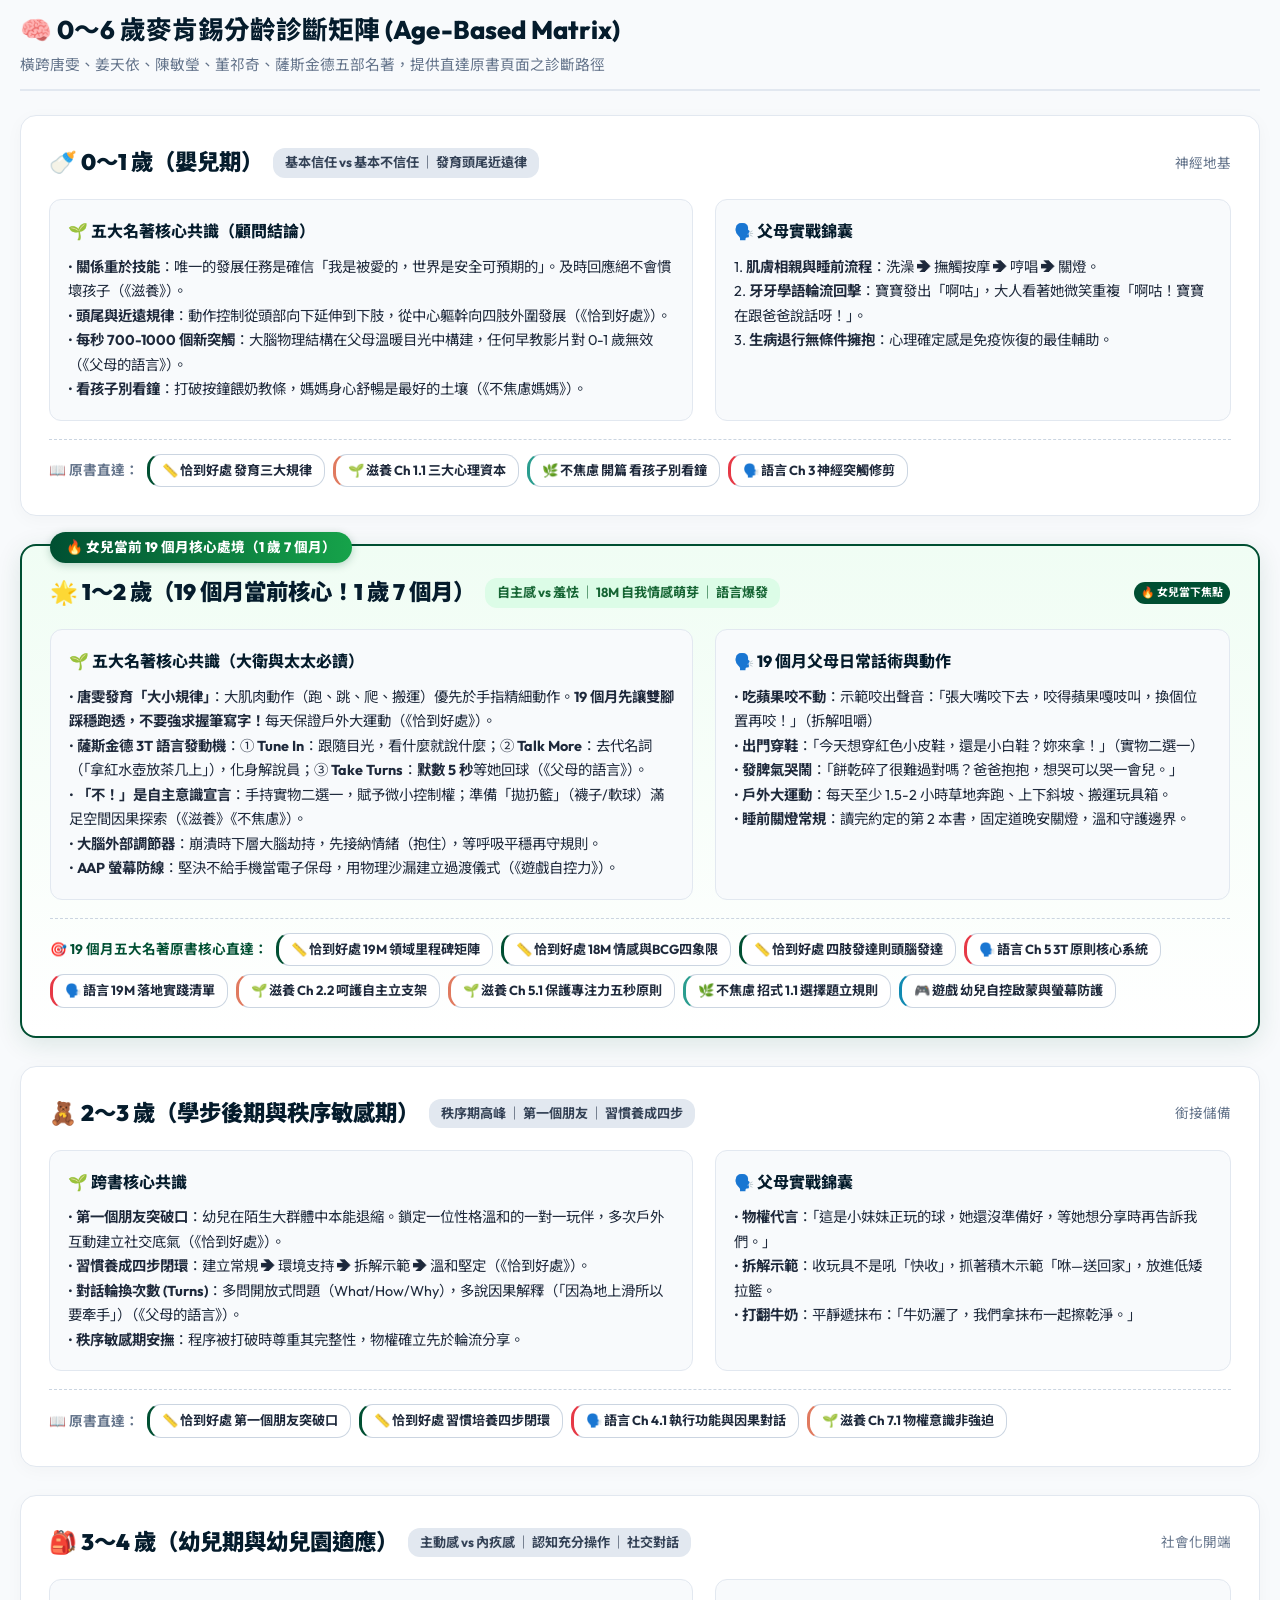
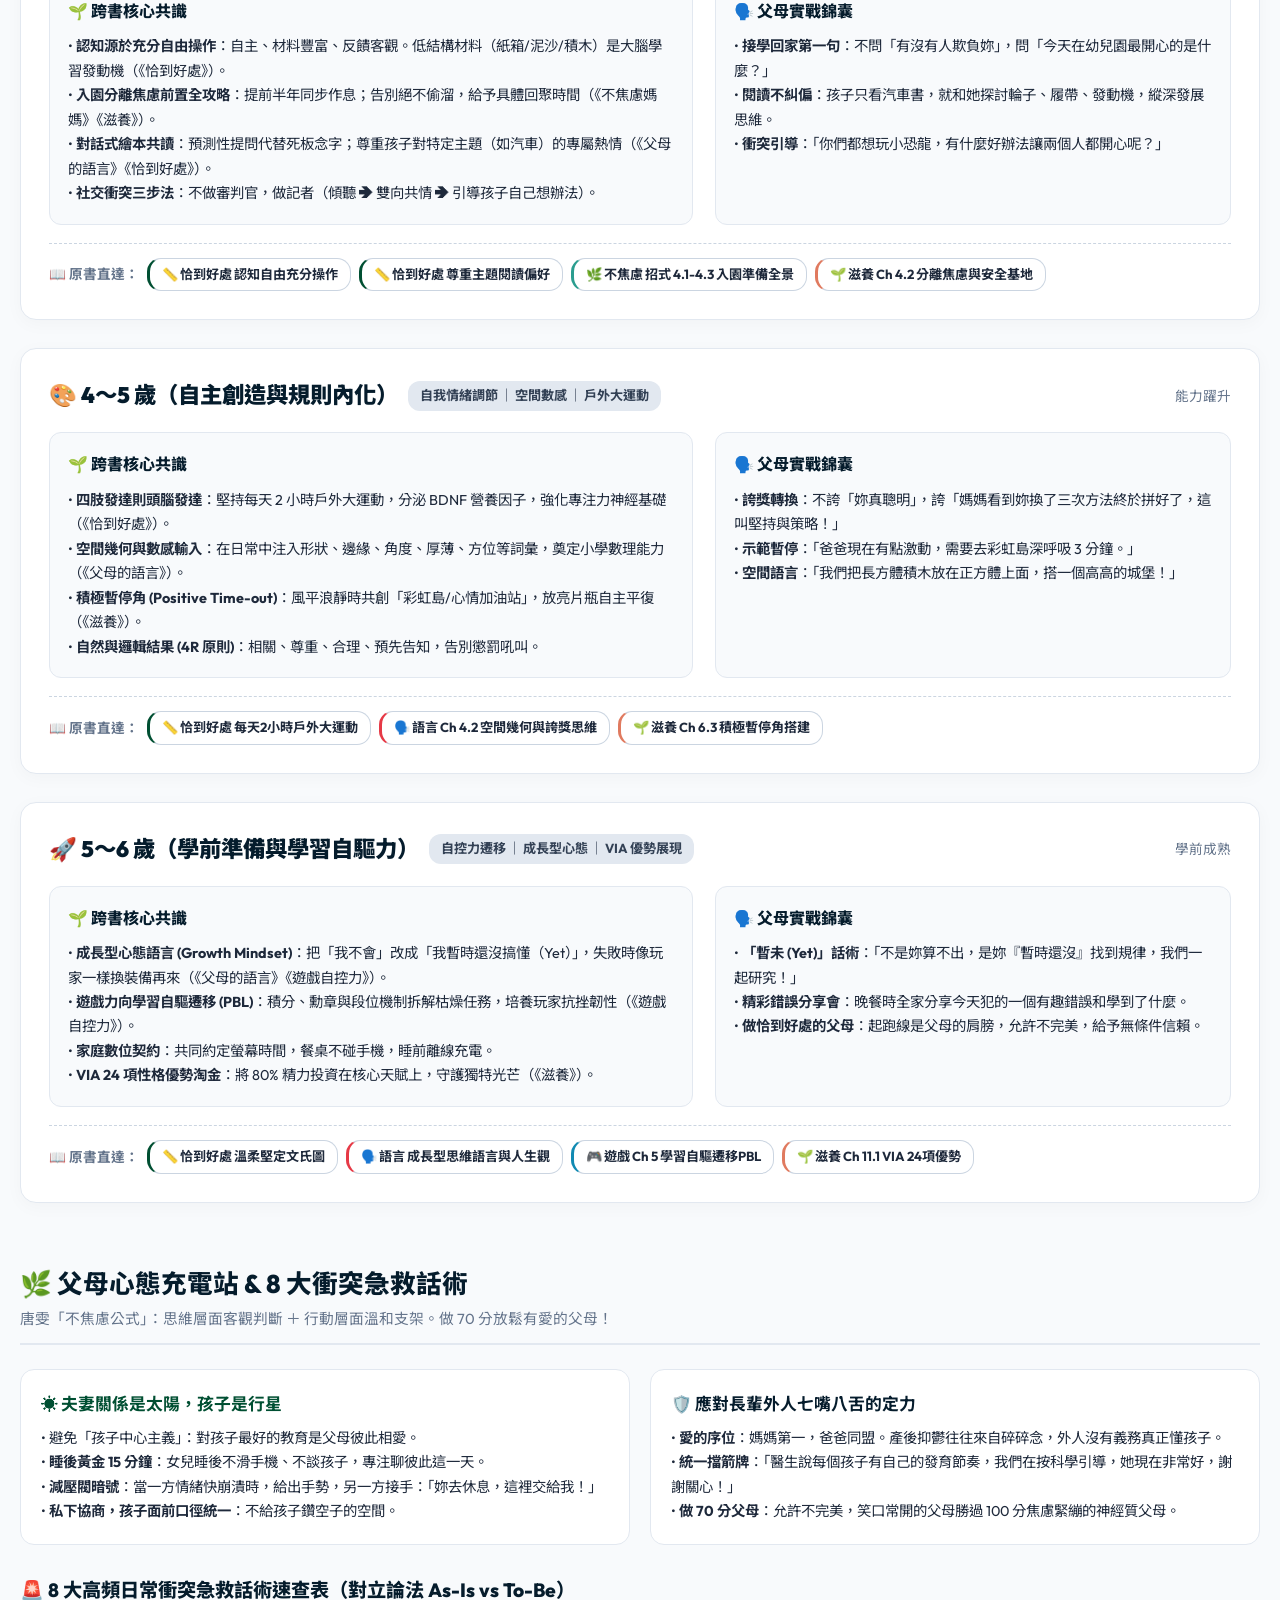
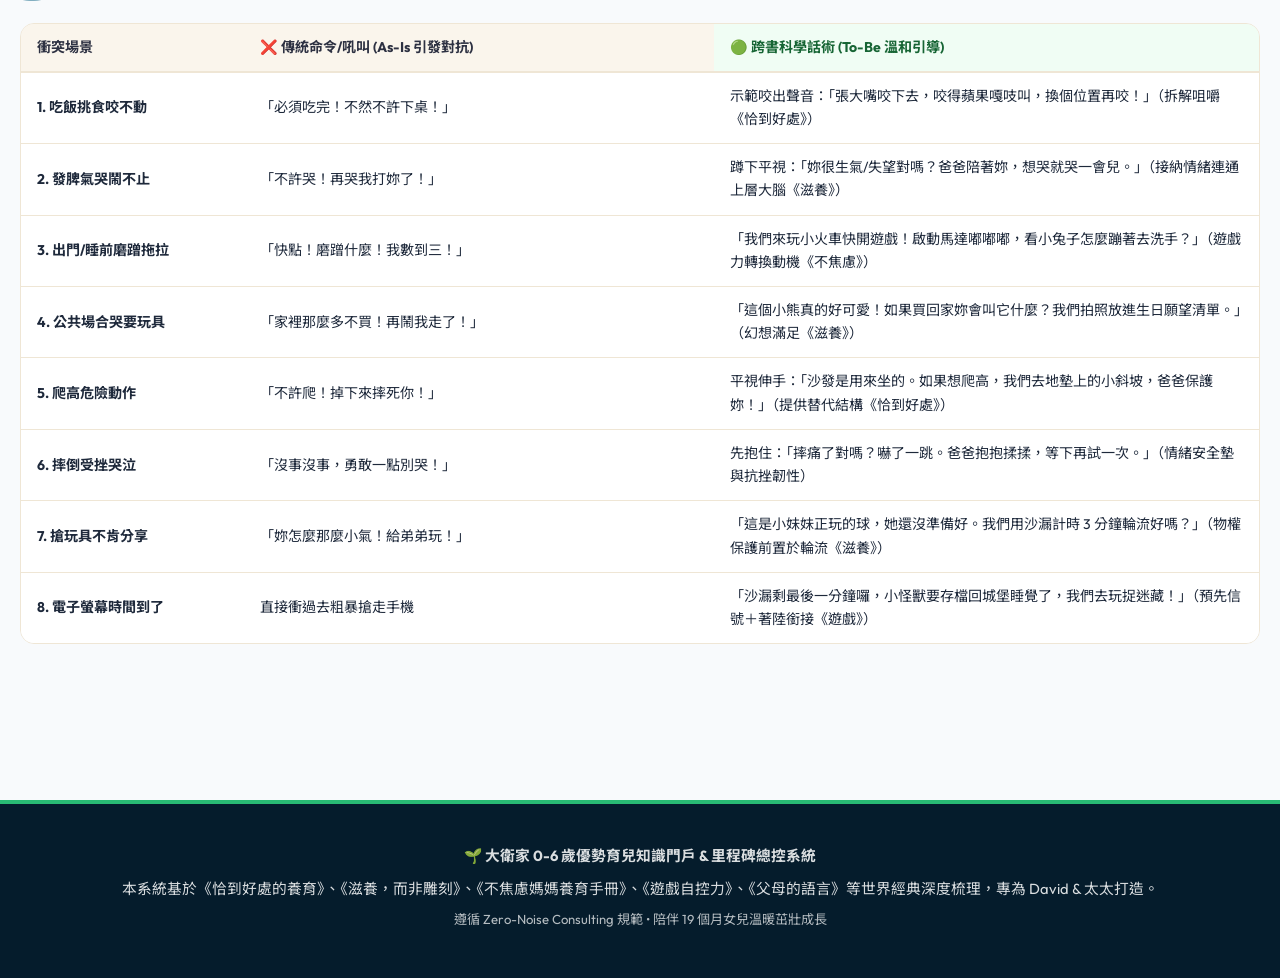
==== commit 18e32788: "feat: add Book 5 (恰到好處的養育) and apply Zero-Noise Consulting PPTX standards across portal and all pres" ====
--- a/index.html
+++ b/index.html
@@ -3,53 +3,52 @@
 <head>
   <meta charset="UTF-8">
   <meta name="viewport" content="width=device-width, initial-scale=1.0">
-  <title>大衛家 0-6 歲優勢育兒知識門戶 & 圖書總覽 | David & 太太專用</title>
+  <title>大衛家 0-6 歲優勢育兒知識門戶 & 里程碑總控系統 | 零雜訊頂尖顧問標準 (Zero-Noise Consulting)</title>
   <!-- Google Fonts -->
   <link rel="preconnect" href="https://fonts.googleapis.com">
   <link rel="preconnect" href="https://fonts.gstatic.com" crossorigin>
   <link href="https://fonts.googleapis.com/css2?family=Noto+Sans+TC:wght@400;500;700;800;900&family=Outfit:wght@400;600;700;800&family=Plus+Jakarta+Sans:wght@500;700;800&display=swap" rel="stylesheet">
   <link rel="stylesheet" href="styles.css">
   <style>
-    /* Portal Specific Theme */
+    /* Portal Zero-Noise Theme */
     :root {
-      --portal-bg: #FCF9F2;
+      --portal-bg: #F8FAFC;
       --portal-card: #FFFFFF;
       --accent-coral: #E07A5F;
       --accent-teal: #2A9D8F;
-      --accent-navy: #264653;
+      --accent-navy: #051C2C;
       --accent-yellow: #E9C46A;
-      --accent-purple: #6B705C;
-      --accent-blue-deep: #1D3557;
+      --accent-green: #004F32;
     }
 
     body {
       background-color: var(--portal-bg);
-      color: #2D3142;
+      color: #1E293B;
     }
 
     .portal-hero {
-      background: linear-gradient(135deg, #1D3557 0%, #264653 40%, #2A9D8F 75%, #E76F51 100%);
+      background: linear-gradient(135deg, #051C2C 0%, #1D3557 35%, #004F32 75%, #2A9D8F 100%);
       color: #FFFFFF;
-      padding: 60px 24px 48px;
+      padding: 56px 24px 44px;
       text-align: center;
       position: relative;
-      border-bottom: 4px solid #E9C46A;
+      border-bottom: 4px solid #29BA74;
     }
 
     .portal-hero h1 {
-      font-size: 2.2rem;
+      font-size: 2.3rem;
       font-weight: 900;
       letter-spacing: -0.5px;
       margin-bottom: 12px;
-      text-shadow: 0 2px 10px rgba(0,0,0,0.2);
+      text-shadow: 0 2px 10px rgba(0,0,0,0.25);
     }
 
     .portal-hero p {
-      font-size: 1.1rem;
+      font-size: 1.12rem;
       opacity: 0.95;
-      max-width: 760px;
+      max-width: 820px;
       margin: 0 auto 24px;
-      line-height: 1.6;
+      line-height: 1.65;
     }
 
     .hero-badges {
@@ -60,37 +59,78 @@
     }
 
     .hero-badge {
-      background: rgba(255,255,255,0.2);
+      background: rgba(255,255,255,0.18);
       backdrop-filter: blur(8px);
       padding: 6px 16px;
       border-radius: 30px;
-      font-size: 0.9rem;
+      font-size: 0.88rem;
       font-weight: 700;
-      border: 1px solid rgba(255,255,255,0.3);
+      border: 1px solid rgba(255,255,255,0.25);
       display: inline-flex;
       align-items: center;
       gap: 6px;
+    }
+
+    /* KPI Summary Row */
+    .kpi-row {
+      display: grid;
+      grid-template-columns: repeat(4, 1fr);
+      gap: 16px;
+      max-width: 1280px;
+      margin: -24px auto 36px;
+      padding: 0 20px;
+      position: relative;
+      z-index: 10;
+    }
+
+    @media (max-width: 860px) {
+      .kpi-row {
+        grid-template-columns: 1fr 1fr;
+      }
+    }
+
+    .kpi-card {
+      background: #FFFFFF;
+      border: 1px solid #E2E8F0;
+      border-radius: 14px;
+      padding: 16px 20px;
+      box-shadow: 0 4px 12px rgba(0,0,0,0.05);
+      text-align: center;
+    }
+
+    .kpi-num {
+      font-size: 2rem;
+      font-weight: 900;
+      color: #051C2C;
+      line-height: 1.1;
+    }
+
+    .kpi-label {
+      font-size: 0.82rem;
+      color: #64748B;
+      font-weight: 700;
+      margin-top: 4px;
     }
 
     /* Sticky Navigation */
     .portal-nav {
       position: sticky;
       top: 0;
-      background: rgba(252, 249, 242, 0.96);
+      background: rgba(248, 250, 252, 0.96);
       backdrop-filter: blur(12px);
-      border-bottom: 1px solid #EFE6D5;
+      border-bottom: 1px solid #E2E8F0;
       z-index: 999;
       padding: 12px 24px;
       display: flex;
       justify-content: space-between;
       align-items: center;
       gap: 16px;
-      box-shadow: 0 2px 12px rgba(0,0,0,0.04);
+      box-shadow: 0 2px 10px rgba(0,0,0,0.03);
     }
 
     .portal-nav-links {
       display: flex;
-      gap: 12px;
+      gap: 10px;
       overflow-x: auto;
       white-space: nowrap;
       padding-bottom: 2px;
@@ -98,13 +138,13 @@
 
     .nav-pill {
       text-decoration: none;
-      color: #2D3142;
+      color: #334155;
       font-weight: 700;
-      font-size: 0.95rem;
+      font-size: 0.92rem;
       padding: 8px 16px;
       border-radius: 20px;
       background: #FFFFFF;
-      border: 1px solid #E5DCCB;
+      border: 1px solid #CBD5E1;
       transition: all 0.2s ease;
       display: inline-flex;
       align-items: center;
@@ -112,16 +152,16 @@
     }
 
     .nav-pill:hover, .nav-pill.active {
-      background: #264653;
+      background: #051C2C;
       color: #FFFFFF;
-      border-color: #264653;
+      border-color: #051C2C;
       transform: translateY(-1px);
     }
 
     .nav-pill.highlight {
-      background: #E07A5F;
+      background: #004F32;
       color: #FFFFFF;
-      border-color: #E07A5F;
+      border-color: #004F32;
     }
 
     .portal-search-bar {
@@ -134,7 +174,7 @@
       width: 100%;
       padding: 9px 16px 9px 38px;
       border-radius: 24px;
-      border: 1px solid #D8CFC0;
+      border: 1px solid #CBD5E1;
       background: #FFFFFF;
       font-size: 0.9rem;
       outline: none;
@@ -142,8 +182,8 @@
     }
 
     .portal-search-bar input:focus {
-      border-color: #E07A5F;
-      box-shadow: 0 0 0 3px rgba(224, 122, 95, 0.15);
+      border-color: #004F32;
+      box-shadow: 0 0 0 3px rgba(0, 79, 50, 0.15);
     }
 
     .portal-search-bar::before {
@@ -160,7 +200,7 @@
     .portal-container {
       max-width: 1280px;
       margin: 0 auto;
-      padding: 36px 20px 80px;
+      padding: 20px 20px 80px;
     }
 
     .section-title-wrap {
@@ -168,119 +208,118 @@
       display: flex;
       align-items: baseline;
       justify-content: space-between;
-      border-bottom: 2px solid #EFE6D5;
+      border-bottom: 2px solid #E2E8F0;
       padding-bottom: 12px;
     }
 
     .section-title {
       font-size: 1.6rem;
       font-weight: 800;
-      color: #264653;
+      color: #051C2C;
       display: flex;
       align-items: center;
       gap: 10px;
     }
 
     .section-subtitle {
-      font-size: 0.95rem;
-      color: #6C757D;
+      font-size: 0.92rem;
+      color: #64748B;
     }
 
     /* Books Grid */
     .books-grid {
       display: grid;
       grid-template-columns: repeat(auto-fill, minmax(360px, 1fr));
-      gap: 24px;
+      gap: 22px;
       margin-bottom: 50px;
     }
 
     .book-card {
       background: #FFFFFF;
-      border-radius: 16px;
-      border: 1px solid #EFE6D5;
-      padding: 24px;
-      box-shadow: 0 4px 16px rgba(0,0,0,0.04);
+      border-radius: 14px;
+      border: 1px solid #E2E8F0;
+      padding: 22px;
+      box-shadow: 0 4px 16px rgba(0,0,0,0.03);
       display: flex;
       flex-direction: column;
       justify-content: space-between;
       transition: all 0.25s ease;
       position: relative;
-      overflow: hidden;
     }
 
     .book-card:hover {
-      transform: translateY(-4px);
-      box-shadow: 0 10px 28px rgba(0,0,0,0.08);
-      border-color: #E07A5F;
+      transform: translateY(-3px);
+      box-shadow: 0 10px 26px rgba(0,0,0,0.08);
+      border-color: #004F32;
     }
 
     .book-card-header {
       display: flex;
-      gap: 16px;
-      margin-bottom: 14px;
+      gap: 14px;
+      margin-bottom: 12px;
     }
 
     .book-badge-icon {
-      width: 54px;
-      height: 70px;
+      width: 52px;
+      height: 68px;
       border-radius: 8px;
       display: flex;
       align-items: center;
       justify-content: center;
-      font-size: 1.8rem;
+      font-size: 1.7rem;
       box-shadow: 0 4px 10px rgba(0,0,0,0.12);
       flex-shrink: 0;
       color: #fff;
     }
 
     .book-info h3 {
-      font-size: 1.15rem;
+      font-size: 1.1rem;
       font-weight: 800;
       line-height: 1.4;
-      margin-bottom: 6px;
-      color: #264653;
+      margin-bottom: 4px;
+      color: #051C2C;
     }
 
     .book-author {
-      font-size: 0.85rem;
-      color: #6C757D;
+      font-size: 0.82rem;
+      color: #64748B;
       display: flex;
       align-items: center;
-      gap: 8px;
+      gap: 6px;
       flex-wrap: wrap;
     }
 
     .book-core-quote {
-      background: #FDF9F2;
-      border-left: 4px solid #E07A5F;
-      padding: 10px 14px;
+      background: #F8FAFC;
+      border-left: 4px solid #004F32;
+      padding: 10px 12px;
       border-radius: 0 8px 8px 0;
-      font-size: 0.9rem;
+      font-size: 0.88rem;
       font-weight: 600;
-      color: #2D3142;
-      margin-bottom: 14px;
+      color: #1E293B;
+      margin-bottom: 12px;
       line-height: 1.5;
     }
 
     .book-highlights {
-      font-size: 0.88rem;
-      color: #4A5568;
+      font-size: 0.86rem;
+      color: #475569;
       line-height: 1.6;
-      margin-bottom: 18px;
+      margin-bottom: 16px;
     }
 
     .book-highlights li {
-      margin-bottom: 6px;
+      margin-bottom: 5px;
       list-style-type: none;
       position: relative;
-      padding-left: 18px;
+      padding-left: 16px;
     }
 
     .book-highlights li::before {
       content: "•";
-      color: #E07A5F;
+      color: #004F32;
       position: absolute;
-      left: 4px;
+      left: 2px;
       font-size: 1.1rem;
       line-height: 1;
     }
@@ -289,18 +328,18 @@
       display: flex;
       align-items: center;
       justify-content: space-between;
-      border-top: 1px dashed #EFE6D5;
-      padding-top: 14px;
+      border-top: 1px dashed #E2E8F0;
+      padding-top: 12px;
       margin-top: auto;
     }
 
     .btn-read-slides {
-      background: linear-gradient(135deg, #264653, #2A9D8F);
+      background: linear-gradient(135deg, #051C2C, #004F32);
       color: #FFFFFF;
       text-decoration: none;
-      padding: 8px 18px;
+      padding: 7px 16px;
       border-radius: 20px;
-      font-size: 0.9rem;
+      font-size: 0.88rem;
       font-weight: 700;
       display: inline-flex;
       align-items: center;
@@ -309,31 +348,31 @@
     }
 
     .btn-read-slides:hover {
-      background: linear-gradient(135deg, #E07A5F, #C85A3F);
-      transform: scale(1.03);
+      background: linear-gradient(135deg, #004F32, #29BA74);
+      transform: scale(1.02);
     }
 
     /* Age Based Hub */
     .age-cards-container {
       display: flex;
       flex-direction: column;
-      gap: 32px;
+      gap: 28px;
       margin-bottom: 60px;
     }
 
     .age-card {
       background: #FFFFFF;
-      border-radius: 18px;
-      border: 1px solid #EFE6D5;
-      padding: 30px;
-      box-shadow: 0 4px 20px rgba(0,0,0,0.04);
+      border-radius: 16px;
+      border: 1px solid #E2E8F0;
+      padding: 28px;
+      box-shadow: 0 4px 18px rgba(0,0,0,0.03);
       position: relative;
     }
 
     .age-card.highlight-19m {
-      border: 2px solid #E07A5F;
-      box-shadow: 0 6px 28px rgba(224, 122, 95, 0.16);
-      background: linear-gradient(180deg, #FFFDF8 0%, #FFFFFF 100%);
+      border: 2px solid #004F32;
+      box-shadow: 0 6px 26px rgba(0, 79, 50, 0.12);
+      background: linear-gradient(180deg, #F0FDF4 0%, #FFFFFF 100%);
     }
 
     .age-card.highlight-19m::before {
@@ -341,47 +380,47 @@
       position: absolute;
       top: -14px;
       left: 28px;
-      background: linear-gradient(90deg, #E07A5F, #E76F51);
+      background: linear-gradient(90deg, #004F32, #16A34A);
       color: #FFFFFF;
       font-size: 0.85rem;
       font-weight: 800;
       padding: 4px 16px;
       border-radius: 20px;
-      box-shadow: 0 2px 8px rgba(224, 122, 95, 0.3);
+      box-shadow: 0 2px 8px rgba(0, 79, 50, 0.25);
     }
 
     .age-header {
       display: flex;
       justify-content: space-between;
       align-items: center;
-      margin-bottom: 20px;
+      margin-bottom: 18px;
       flex-wrap: wrap;
       gap: 12px;
     }
 
     .age-title {
-      font-size: 1.45rem;
+      font-size: 1.4rem;
       font-weight: 900;
-      color: #264653;
+      color: #051C2C;
       display: flex;
       align-items: center;
       gap: 10px;
     }
 
     .age-stage-badge {
-      background: #EBF4F0;
-      color: #2A9D8F;
+      background: #E2E8F0;
+      color: #334155;
       padding: 4px 12px;
       border-radius: 12px;
-      font-size: 0.85rem;
+      font-size: 0.82rem;
       font-weight: 700;
     }
 
     .age-grid {
       display: grid;
-      grid-template-columns: 1.2fr 1fr;
-      gap: 24px;
-      margin-bottom: 20px;
+      grid-template-columns: 1.25fr 1fr;
+      gap: 22px;
+      margin-bottom: 18px;
     }
 
     @media (max-width: 860px) {
@@ -398,17 +437,17 @@
     }
 
     .age-content-box {
-      background: #FDF9F2;
-      border-radius: 14px;
-      padding: 20px;
-      border: 1px solid #EFE6D5;
+      background: #F8FAFC;
+      border-radius: 12px;
+      padding: 18px;
+      border: 1px solid #E2E8F0;
     }
 
     .age-content-box h4 {
-      font-size: 1.05rem;
+      font-size: 1rem;
       font-weight: 800;
-      color: #264653;
-      margin-bottom: 12px;
+      color: #051C2C;
+      margin-bottom: 10px;
       display: flex;
       align-items: center;
       gap: 8px;
@@ -420,17 +459,17 @@
       gap: 8px;
       margin-top: 14px;
       padding-top: 14px;
-      border-top: 1px dashed #E5DCCB;
+      border-top: 1px dashed #CBD5E1;
     }
 
     .deep-link-btn {
       text-decoration: none;
       background: #FFFFFF;
-      color: #264653;
-      border: 1px solid #D5CEBE;
-      padding: 6px 14px;
-      border-radius: 16px;
-      font-size: 0.85rem;
+      color: #1E293B;
+      border: 1px solid #CBD5E1;
+      padding: 5px 12px;
+      border-radius: 14px;
+      font-size: 0.82rem;
       font-weight: 700;
       display: inline-flex;
       align-items: center;
@@ -439,9 +478,9 @@
     }
 
     .deep-link-btn:hover {
-      background: #2A9D8F;
+      background: #004F32;
       color: #FFFFFF;
-      border-color: #2A9D8F;
+      border-color: #004F32;
       transform: translateY(-1px);
     }
 
@@ -449,49 +488,70 @@
     .deep-link-btn.anxiety { border-left: 3px solid #2A9D8F; }
     .deep-link-btn.game { border-left: 3px solid #118AB2; }
     .deep-link-btn.language { border-left: 3px solid #E63946; }
+    .deep-link-btn.justright { border-left: 3px solid #004F32; }
 
     /* Footer */
     .portal-footer {
-      background: #1D3557;
+      background: #051C2C;
       color: #FFFFFF;
       text-align: center;
       padding: 40px 20px;
       margin-top: 60px;
-      border-top: 4px solid #E9C46A;
+      border-top: 4px solid #29BA74;
     }
 
     .portal-footer p {
       opacity: 0.85;
-      font-size: 0.95rem;
-      margin-bottom: 10px;
+      font-size: 0.92rem;
+      margin-bottom: 8px;
     }
   </style>
 </head>
 <body>
 
-  <!-- Hero Header -->
+  <!-- Hero Header (Top-Down Action Driven) -->
   <header class="portal-hero">
-    <h1>🌱 大衛家 0-6 歲優勢育兒知識門戶 & 圖書總覽</h1>
-    <p>匯聚多部世界家庭教育與神經科學經典，以大腦突觸發育與積極心理學為根基，為 David & 太太量身打造。陪伴 19 個月（1 歲 7 個月）女兒溫暖、自信、有自控力、具備卓越思維地茁壯成長！</p>
+    <h1>🌱 大衛家 0-6 歲優勢育兒知識門戶 & 里程碑總控系統</h1>
+    <p>嚴格遵循麥肯錫／BCG「無雜訊簡報規範 (Zero-Noise Consulting)」，匯聚 5 部世界經典巨著。以大腦可塑性與兒童里程碑為舵，為 David & 太太提供清晰、零雜訊、高說服力的陪伴指南！</p>
     <div class="hero-badges">
-      <span class="hero-badge">👧 女兒當前：19 個月（語言與自我意識爆發期）</span>
-      <span class="hero-badge">📚 整合已收錄 4 部經典全景簡報</span>
-      <span class="hero-badge">🎯 0~6 歲分齡直通跨書索引</span>
-      <span class="hero-badge">🗣️ 薩斯金德 3T 語言大腦塑造</span>
+      <span class="hero-badge">👧 女兒當前：19 個月（1 歲 7 個月）關鍵里程碑</span>
+      <span class="hero-badge">📚 系統收錄：5 部世界頂尖管顧標準簡報</span>
+      <span class="hero-badge">🎯 0~6 歲麥肯錫診斷矩陣</span>
+      <span class="hero-badge">📐 8 大無雜訊簡報版型全覆蓋</span>
     </div>
   </header>
+
+  <!-- KPI Row -->
+  <div class="kpi-row">
+    <div class="kpi-card">
+      <div class="kpi-num">5 本</div>
+      <div class="kpi-label">精讀收錄經典著作</div>
+    </div>
+    <div class="kpi-card">
+      <div class="kpi-num">74 頁</div>
+      <div class="kpi-label">零雜訊顧問全景簡報</div>
+    </div>
+    <div class="kpi-card">
+      <div class="kpi-num">19 個月</div>
+      <div class="kpi-label">女兒當前黃金窗口</div>
+    </div>
+    <div class="kpi-card">
+      <div class="kpi-num">100%</div>
+      <div class="kpi-label">每頁皆有圖表/矩陣/SVG</div>
+    </div>
+  </div>
 
   <!-- Sticky Navbar -->
   <nav class="portal-nav">
     <div class="portal-nav-links">
-      <a href="#library-section" class="nav-pill">📚 圖書管理庫</a>
-      <a href="#age-hub-section" class="nav-pill">🧠 0-6 歲分齡知識庫</a>
+      <a href="#library-section" class="nav-pill">📚 圖書管理庫 (5部經典)</a>
+      <a href="#age-hub-section" class="nav-pill">🧠 0-6 歲麥肯錫矩陣</a>
       <a href="#age-19m-card" class="nav-pill highlight">🔥 19 個月當前專區</a>
       <a href="#parents-mindset-section" class="nav-pill">🌿 父母充電與急救話術</a>
     </div>
 
     <div class="portal-search-bar">
-      <input type="text" id="portalSearch" placeholder="搜尋主題：3T原則、發脾氣、睡眠、磨蹭、專注力...">
+      <input type="text" id="portalSearch" placeholder="搜尋：里程碑、3T原則、四肢大腦、睡眠常規...">
     </div>
   </nav>
 
@@ -503,12 +563,78 @@
       <div class="section-title-wrap">
         <div>
           <h2 class="section-title">📚 育兒圖書管理庫 (Parenting Library)</h2>
-          <span class="section-subtitle">未來可持續擴充數十部書籍，點選卡片即可直達該書專屬之全景精華簡報</span>
+          <span class="section-subtitle">每本書均依「無雜訊簡報製作法」獨立建構完整簡報，點選卡片即可沉浸閱讀</span>
         </div>
-        <span style="font-size: 0.9rem; font-weight: 700; color: #2A9D8F;">已精讀收錄：4 本全景簡報</span>
+        <span style="font-size: 0.9rem; font-weight: 700; color: #004F32;">已完成收錄：5 本全景簡報</span>
       </div>
 
       <div class="books-grid">
+
+        <!-- Book 5: 恰到好處的養育 (NEW!) -->
+        <article class="book-card" style="border: 2px solid #004F32;">
+          <div>
+            <div class="book-card-header">
+              <div class="book-badge-icon" style="background: linear-gradient(135deg, #004F32, #29BA74);">📏</div>
+              <div class="book-info">
+                <h3>《恰到好處的養育：0~6歲里程碑》</h3>
+                <div class="book-author">
+                  <span>作者：唐雯（哥大發展心理學碩士）</span>
+                  <span>•</span>
+                  <span>新星出版社</span>
+                </div>
+              </div>
+            </div>
+
+            <div class="book-core-quote" style="border-left-color: #004F32;">
+              「養育不是卡點打卡的精確競賽。把握頭尾近遠大小三大規律，做 70 分恰到好處的溫柔堅定父母。」
+            </div>
+
+            <ul class="book-highlights">
+              <li><strong>三大物理規律</strong>：頭尾、近遠、大小規律（大肌肉跑跳優先於握筆）</li>
+              <li><strong>不焦慮公式雙輪</strong>：思維層面（里程碑客觀判斷）＋ 行動層面（環境腳手架）</li>
+              <li><strong>四肢發達則頭腦發達</strong>：每天 2 小時戶外大運動是前額葉專注力的源泉</li>
+              <li><strong>習慣培養四關鍵</strong>：常規建立 ➔ 環境支持 ➔ 拆解示範 ➔ 溫和堅定</li>
+            </ul>
+          </div>
+
+          <div class="book-card-footer">
+            <span class="priority-badge badge-p1" style="background:#DCFCE7; color:#166534;">🔥 19M 里程碑必讀</span>
+            <a href="book-just-right.html" class="btn-read-slides" style="background: linear-gradient(135deg, #004F32, #29BA74);">🎬 進入 16 頁全景簡報 ➔</a>
+          </div>
+        </article>
+
+        <!-- Book 4: 父母的語言 -->
+        <article class="book-card">
+          <div>
+            <div class="book-card-header">
+              <div class="book-badge-icon" style="background: linear-gradient(135deg, #1D3557, #E63946);">🗣️</div>
+              <div class="book-info">
+                <h3>《父母的語言：3000萬詞彙塑造大腦》</h3>
+                <div class="book-author">
+                  <span>作者：達娜·薩斯金德 醫學博士</span>
+                  <span>•</span>
+                  <span>機械工業出版社</span>
+                </div>
+              </div>
+            </div>
+
+            <div class="book-core-quote" style="border-left-color: #E63946;">
+              「大腦不是固定容器，父母的語言是大腦發育的物理建築師。3T原則是免費卻最奢華的大腦營養品！」
+            </div>
+
+            <ul class="book-highlights">
+              <li><strong>耳蝸醫生臨床突破</strong>：決定智力命運的不是硬體，是家庭日常對話環境</li>
+              <li><strong>3000萬詞彙差距</strong>：0-3歲突觸爆發（每秒1000個），電子螢幕無效</li>
+              <li><strong>3T核心工具</strong>：Tune In（關注）、Talk More（多說話）、Take Turns（輪替打乒乓）</li>
+              <li><strong>前額葉因果對話</strong>：多說「因為...所以...」，塑造自我調節執行功能</li>
+            </ul>
+          </div>
+
+          <div class="book-card-footer">
+            <span class="priority-badge badge-p1" style="background:#FFE3E3; color:#C92A2A;">🔥 19M 語言爆發</span>
+            <a href="book-parents-language.html" class="btn-read-slides" style="background: linear-gradient(135deg, #1D3557, #E63946);">🎬 進入 16 頁全景簡報 ➔</a>
+          </div>
+        </article>
 
         <!-- Book 1: 滋養，而非雕刻 -->
         <article class="book-card">
@@ -516,23 +642,23 @@
             <div class="book-card-header">
               <div class="book-badge-icon" style="background: linear-gradient(135deg, #E07A5F, #F2CC8F);">🌱</div>
               <div class="book-info">
-                <h3>《滋養，而非雕刻：0—6歲孩子的優勢教養》</h3>
+                <h3>《滋養，而非雕刻：0—6歲優勢教養》</h3>
                 <div class="book-author">
                   <span>作者：姜天依</span>
                   <span>•</span>
-                  <span>武漢大學出版社 (2026)</span>
+                  <span>武漢大學出版社</span>
                 </div>
               </div>
             </div>
 
             <div class="book-core-quote">
-              「愛是本能，懂是本領。父母的角色是園丁而非木匠，提供土壤與陽光，發現並滋養孩子原本的樣子。」
+              「愛是本能，懂是本領。父母是園丁而非木匠，提供土壤與陽光，發現並滋養孩子原本的樣子。」
             </div>
 
             <ul class="book-highlights">
               <li><strong>三大心理資本</strong>：內在安全感、樂觀解釋風格、成長型思維</li>
               <li><strong>學步期立支架</strong>：呵護自主感、有限選擇、秩序敏感期安撫</li>
-              <li><strong>大腦神經學</strong>：先處理下層大腦情緒（接納），再引導上層大腦行為</li>
+              <li><strong>神經階梯兩步驟</strong>：先處理下層大腦情緒（接納），再引導上層大腦行為</li>
               <li><strong>高質量陪伴</strong>：10 分鐘沙漏「特殊時光」與 VIA 24 項性格優勢</li>
             </ul>
           </div>
@@ -549,7 +675,7 @@
             <div class="book-card-header">
               <div class="book-badge-icon" style="background: linear-gradient(135deg, #2A9D8F, #E9C46A);">🌿</div>
               <div class="book-info">
-                <h3>《不焦慮媽媽養育手冊：0～6歲五招教出好孩子》</h3>
+                <h3>《不焦慮媽媽養育手冊：五招教出好孩子》</h3>
                 <div class="book-author">
                   <span>作者：陳敏瑩</span>
                   <span>•</span>
@@ -558,8 +684,8 @@
               </div>
             </div>
 
-            <div class="book-core-quote">
-              「看孩子，別看鐘！在愛的序位裡，媽媽的精神狀態必須排在前面。打破教條，懂心理再改行為。」
+            <div class="book-core-quote" style="border-left-color: #2A9D8F;">
+              「看孩子，別看鐘！在愛的序位裡，媽媽的精神狀態排在前面。打破教條，懂心理再改行為。」
             </div>
 
             <ul class="book-highlights">
@@ -582,7 +708,7 @@
             <div class="book-card-header">
               <div class="book-badge-icon" style="background: linear-gradient(135deg, #118AB2, #06D6A0);">🎮</div>
               <div class="book-info">
-                <h3>《遊戲自控力：遊戲高手也可以是學習能手》</h3>
+                <h3>《遊戲自控力：高手也是學習能手》</h3>
                 <div class="book-author">
                   <span>作者：董祁奇</span>
                   <span>•</span>
@@ -591,15 +717,15 @@
               </div>
             </div>
 
-            <div class="book-core-quote">
-              「遊戲不是毒藥，而是頂級的激勵與心流引擎。解碼四大支柱，把遊戲力遷移為學習自驅力！」
+            <div class="book-core-quote" style="border-left-color: #118AB2;">
+              「遊戲不是毒藥，而是頂級的心流引擎。解碼四大支柱，把遊戲力遷移為學習自驅力！」
             </div>
 
             <ul class="book-highlights">
               <li><strong>解碼心理冰山</strong>：沉迷背後是自主掌控感、即時反饋與歸屬感的缺失</li>
-              <li><strong>遊戲四大支柱</strong>：目標明確、規則確定、即時反饋、自願參與（教育的最高模型）</li>
+              <li><strong>遊戲四大支柱</strong>：目標明確、規則確定、即時反饋、自願參與</li>
               <li><strong>前額葉神經契約</strong>：告別被動受控，培養孩子自主權衡的「決策樹」</li>
-              <li><strong>家庭生態重構</strong>：用熱氣騰騰的真實生活好玩度打敗二維虛擬螢幕</li>
+              <li><strong>家庭生態重構</strong>：用熱氣騰騰的真實生活好玩度打敗虛擬螢幕</li>
             </ul>
           </div>
 
@@ -609,76 +735,43 @@
           </div>
         </article>
 
-        <!-- Book 4: 父母的語言 -->
-        <article class="book-card" style="border: 2px solid #E63946;">
+        <!-- Placeholder for Future Books -->
+        <article class="book-card" style="border: 2px dashed #CBD5E1; background: rgba(255,255,255,0.6);">
           <div>
             <div class="book-card-header">
-              <div class="book-badge-icon" style="background: linear-gradient(135deg, #1D3557, #E63946);">🗣️</div>
+              <div class="book-badge-icon" style="background: #E2E8F0; color: #64748B;">📖</div>
               <div class="book-info">
-                <h3>《父母的語言：3000萬詞彙塑造更強大的學習型大腦》</h3>
-                <div class="book-author">
-                  <span>作者：達娜·薩斯金德 醫學博士</span>
-                  <span>•</span>
-                  <span>機械工業出版社</span>
-                </div>
-              </div>
-            </div>
-
-            <div class="book-core-quote" style="border-left-color: #E63946;">
-              「大腦不是天生固定的，而是由早期對話實體塑造出來的。父母的語言是免費卻最奢華的大腦營養品！」
-            </div>
-
-            <ul class="book-highlights">
-              <li><strong>耳蝸醫生的重大發現</strong>：決定智力命運的不是硬體，是家庭日常對話環境</li>
-              <li><strong>4 歲前 3000 萬詞彙差距</strong>：早期詞彙輸入與對話輪替決定大腦神經網絡發育</li>
-              <li><strong>神經突觸修剪法則</strong>：每秒 1000 個突觸「用進廢退」，電子螢幕無法替代真人互動</li>
-              <li><strong>3T 核心工具</strong>：Tune In（關注）、Talk More（多說話）、Take Turns（輪流交談打乒乓）</li>
-            </ul>
-          </div>
-
-          <div class="book-card-footer">
-            <span class="priority-badge badge-p1" style="background:#FFE3E3; color:#C92A2A;">🔥 19M 語言爆發必讀</span>
-            <a href="book-parents-language.html" class="btn-read-slides" style="background: linear-gradient(135deg, #1D3557, #E63946);">🎬 進入 16 頁全景簡報 ➔</a>
-          </div>
-        </article>
-
-        <!-- Placeholder for Future Books -->
-        <article class="book-card" style="border: 2px dashed #D8CFC0; background: rgba(255,255,255,0.6);">
-          <div>
-            <div class="book-card-header">
-              <div class="book-badge-icon" style="background: #E5DCCB; color: #8C8270;">📖</div>
-              <div class="book-info">
-                <h3 style="color: #6C757D;">即將收錄：家庭育兒擴充庫</h3>
+                <h3 style="color: #64748B;">即將收錄：家庭育兒擴充庫</h3>
                 <div class="book-author">
                   <span>後續書籍持續擴充歸納中...</span>
                 </div>
               </div>
             </div>
 
-            <div class="book-core-quote" style="border-left-color: #A09885; background: #F5EFEB;">
+            <div class="book-core-quote" style="border-left-color: #94A3B8; background: #F1F5F9;">
               收錄計劃：《遊戲力》、《全腦教養法》、《正面管教》、《被討厭的勇氣》、《每個孩子都能好好睡覺》...
             </div>
 
-            <p style="font-size: 0.88rem; color: #7A7265; line-height: 1.6;">
-              大衛與太太可隨時增加新讀完的 PDF 書籍，系統將自動提取章節架構、繪製 SVG 圖表，並在首頁 0-6 歲知識庫中建立新索引！
+            <p style="font-size: 0.86rem; color: #64748B; line-height: 1.6;">
+              大衛與太太可隨時增加新讀完的 PDF 書籍，系統將自動提取章節架構、繪製 8 種無雜訊版型，並納入總控門戶！
             </p>
           </div>
 
           <div class="book-card-footer">
-            <span class="priority-badge" style="background:#E5DCCB; color:#6C757D;">持續擴充中</span>
-            <span style="font-size: 0.85rem; color: #9A9EA6;">無上限收錄</span>
+            <span class="priority-badge" style="background:#E2E8F0; color:#64748B;">無上限收錄</span>
+            <span style="font-size: 0.82rem; color: #94A3B8;">支援隨時擴充</span>
           </div>
         </article>
 
       </div>
     </section>
 
-    <!-- Section 2: 0-6 Years Age-Based Hub -->
+    <!-- Section 2: 0-6 Years Age-Based Hub (McKinsey Matrix) -->
     <section id="age-hub-section">
       <div class="section-title-wrap">
         <div>
-          <h2 class="section-title">🧠 0～6 歲跨書籍分齡整合知識庫 (Age-Based Hub)</h2>
-          <span class="section-subtitle">橫跨姜天依、陳敏瑩、董祁奇、達娜·薩斯金德四部經典，父母可第一時間看懂核心共識與具體做法，並一鍵直達原書頁面</span>
+          <h2 class="section-title">🧠 0～6 歲麥肯錫分齡診斷矩陣 (Age-Based Matrix)</h2>
+          <span class="section-subtitle">橫跨唐雯、姜天依、陳敏瑩、董祁奇、薩斯金德五部名著，提供直達原書頁面之診斷路徑</span>
         </div>
       </div>
 
@@ -689,36 +782,36 @@
           <div class="age-header">
             <div class="age-title">
               <span>🍼 0～1 歲（嬰兒期）</span>
-              <span class="age-stage-badge">Erikson 第一階段：基本信任 vs 基本不信任</span>
-            </div>
-            <span style="font-size: 0.85rem; color: #6C757D;">地基階段</span>
+              <span class="age-stage-badge">基本信任 vs 基本不信任 ｜ 發育頭尾近遠律</span>
+            </div>
+            <span style="font-size: 0.85rem; color: #64748B;">神經地基</span>
           </div>
 
           <div class="age-grid">
             <div class="age-content-box">
-              <h4>🌱 跨書核心共識</h4>
-              <p style="font-size: 0.92rem; line-height: 1.7; color: #2D3142;">
-                • <strong>關係重於技能</strong>：唯一的發展任務是讓嬰兒確信「我是被愛的，世界是安全可預期的」。及時回應哭鬧絕不會慣壞孩子（《滋養》）。<br>
-                • <strong>大腦神經突觸爆發（每秒 700-1000 個）</strong>：嬰兒的大腦在與父母的溫暖互動中被物理構建，任何早教視頻、音訊對 0-1 歲完全無效（《父母的語言》）。<br>
-                • <strong>哈佛 Serve & Return (發球—回球)</strong>：眼神交會、牙牙學語時 2 秒內模仿回應，建立雙向社交凝視通道。<br>
-                • <strong>看孩子別看鐘</strong>：拋棄教條式按鐘餵奶與過度執念，媽媽的身心舒暢是最好的催產素（《不焦慮媽媽》）。
+              <h4>🌱 五大名著核心共識（顧問結論）</h4>
+              <p style="font-size: 0.9rem; line-height: 1.7; color: #1E293B;">
+                • <strong>關係重於技能</strong>：唯一的發展任務是確信「我是被愛的，世界是安全可預期的」。及時回應絕不會慣壞孩子（《滋養》）。<br>
+                • <strong>頭尾與近遠規律</strong>：動作控制從頭部向下延伸到下肢，從中心軀幹向四肢外圍發展（《恰到好處》）。<br>
+                • <strong>每秒 700-1000 個新突觸</strong>：大腦物理結構在父母溫暖目光中構建，任何早教影片對 0-1 歲無效（《父母的語言》）。<br>
+                • <strong>看孩子別看鐘</strong>：打破按鐘餵奶教條，媽媽身心舒暢是最好的土壤（《不焦慮媽媽》）。
               </p>
             </div>
 
             <div class="age-content-box">
               <h4>🗣️ 父母實戰錦囊</h4>
-              <p style="font-size: 0.92rem; line-height: 1.7; color: #2D3142;">
-                1. <strong>肌膚相親與規律睡前流程</strong>：洗澡 ➔ 按摩 ➔ 哼唱 ➔ 關燈。<br>
-                2. <strong>生病時的安撫</strong>：生病退行是尋求安全感的本能，給予無條件擁抱。<br>
-                3. <strong>牙牙學語輪流回擊</strong>：寶寶發出「啊咕」，大人馬上看著她微笑重複「啊咕呀！寶寶在跟爸爸說話呀！」。
+              <p style="font-size: 0.9rem; line-height: 1.7; color: #1E293B;">
+                1. <strong>肌膚相親與睡前流程</strong>：洗澡 ➔ 撫觸按摩 ➔ 哼唱 ➔ 關燈。<br>
+                2. <strong>牙牙學語輪流回擊</strong>：寶寶發出「啊咕」，大人看著她微笑重複「啊咕！寶寶在跟爸爸說話呀！」。<br>
+                3. <strong>生病退行無條件擁抱</strong>：心理確定感是免疫恢復的最佳輔助。
               </p>
             </div>
           </div>
 
           <div class="age-direct-links">
-            <span style="font-size: 0.85rem; font-weight: 700; color: #6C757D; align-self: center;">📖 原書直達：</span>
+            <span style="font-size: 0.85rem; font-weight: 700; color: #64748B; align-self: center;">📖 原書直達：</span>
+            <a href="book-just-right.html#slide-j1-laws" class="deep-link-btn justright">📏 恰到好處 發育三大規律</a>
             <a href="book-nurture.html#slide-ch1-1" class="deep-link-btn nurture">🌱 滋養 Ch 1.1 三大心理資本</a>
-            <a href="book-nurture.html#slide-ch1-2" class="deep-link-btn nurture">🧠 滋養 Ch 1.2 發球回球互動</a>
             <a href="book-anxiety-free.html#slide-m-intro" class="deep-link-btn anxiety">🌿 不焦慮 開篇 看孩子別看鐘</a>
             <a href="book-parents-language.html#slide-l3" class="deep-link-btn language">🗣️ 語言 Ch 3 神經突觸修剪</a>
           </div>
@@ -729,50 +822,45 @@
           <div class="age-header">
             <div class="age-title">
               <span>🌟 1～2 歲（19 個月當前核心！1 歲 7 個月）</span>
-              <span class="age-stage-badge" style="background:#FDF0EC; color:#E07A5F;">Erikson 第二階段：自主感 vs 羞怯懷疑 ＋ 語言大腦黃金期</span>
-            </div>
-            <span class="priority-badge badge-p1">🔥 女兒當下焦點</span>
+              <span class="age-stage-badge" style="background:#DCFCE7; color:#166534;">自主感 vs 羞怯 ｜ 18M 自我情感萌芽 ｜ 語言爆發</span>
+            </div>
+            <span class="priority-badge badge-p1" style="background:#004F32; color:#fff;">🔥 女兒當下焦點</span>
           </div>
 
           <div class="age-grid">
             <div class="age-content-box">
-              <h4>🌱 四大名著核心共識（大衛與太太必讀）</h4>
-              <p style="font-size: 0.92rem; line-height: 1.7; color: #2D3142;">
-                • <strong>薩斯金德 3T 語言發動機</strong>：① <strong>Tune In (共情關注)</strong>：跟隨她的視線，她在看什麼就說什麼；② <strong>Talk More (多說話)</strong>：去除模糊代詞（「把這個放那」➔「把藍色水壺放到茶几上」），化身日常解說員；③ <strong>Take Turns (輪流交談)</strong>：發問後在心裡<strong>默數 5 秒</strong>，給她前額葉組織輸出的時間（《父母的語言》）。<br>
-                • <strong>「不！」是自我意識的偉大宣言</strong>：不是學壞，是宣告獨立個體。用有限選擇（手持實物二選一）賦予她微小掌控感（《滋養》《不焦慮》）。<br>
-                • <strong>把能扔的讓她扔個夠</strong>：扔東西是在探索空間重力因果。準備「拋扔籃」（襪子、軟球），危險物品物理隔離。<br>
-                • <strong>大腦外部調節器</strong>：情緒崩潰時前額葉掉線，先蹲下擁抱命名感受（「妳很著急對嗎」），等呼吸平穩再重申規則。<br>
-                • <strong>不打擾五秒原則</strong>：重複倒水、堆積木是她的大腦工作，想打斷前默數 5 秒！<br>
-                • <strong>AAP 螢幕防線</strong>：堅決不給手機當電子保母，用物理沙漏與真實世界探索（《遊戲自控力》《父母的語言》）。
+              <h4>🌱 五大名著核心共識（大衛與太太必讀）</h4>
+              <p style="font-size: 0.9rem; line-height: 1.7; color: #1E293B;">
+                • <strong>唐雯發育「大小規律」</strong>：大肌肉動作（跑、跳、爬、搬運）優先於手指精細動作。<strong>19 個月先讓雙腳踩穩跑透，不要強求握筆寫字！</strong>每天保證戶外大運動（《恰到好處》）。<br>
+                • <strong>薩斯金德 3T 語言發動機</strong>：① <strong>Tune In</strong>：跟隨目光，看什麼就說什麼；② <strong>Talk More</strong>：去代名詞（「拿紅水壺放茶几上」），化身解說員；③ <strong>Take Turns</strong>：<strong>默數 5 秒</strong>等她回球（《父母的語言》）。<br>
+                • <strong>「不！」是自主意識宣言</strong>：手持實物二選一，賦予微小控制權；準備「拋扔籃」（襪子/軟球）滿足空間因果探索（《滋養》《不焦慮》）。<br>
+                • <strong>大腦外部調節器</strong>：崩潰時下層大腦劫持，先接納情緒（抱住），等呼吸平穩再守規則。<br>
+                • <strong>AAP 螢幕防線</strong>：堅決不給手機當電子保母，用物理沙漏建立過渡儀式（《遊戲自控力》）。
               </p>
             </div>
 
             <div class="age-content-box">
               <h4>🗣️ 19 個月父母日常話術與動作</h4>
-              <p style="font-size: 0.92rem; line-height: 1.7; color: #2D3142;">
-                • <strong>穿衣出門</strong>：「今天想穿紅色小鞋子，還是小白鞋？妳來拿！」<br>
+              <p style="font-size: 0.9rem; line-height: 1.7; color: #1E293B;">
+                • <strong>吃蘋果咬不動</strong>：示範咬出聲音：「張大嘴咬下去，咬得蘋果嘎吱叫，換個位置再咬！」（拆解咀嚼）<br>
+                • <strong>出門穿鞋</strong>：「今天想穿紅色小皮鞋，還是小白鞋？妳來拿！」（實物二選一）<br>
                 • <strong>發脾氣哭鬧</strong>：「餅乾碎了很難過對嗎？爸爸抱抱，想哭可以哭一會兒。」<br>
-                • <strong>自言自語解說</strong>：「爸爸現在要把平底鍋放到爐子上，煎一顆香噴噴的荷包蛋囉！」<br>
-                • <strong>分離儀式</strong>：出門一定說再見（魔法親吻），回來宣告「爸爸說到做到回來了！」<br>
-                • <strong>每天 10 分鐘特殊時光</strong>：沙漏倒數，手機放另一個房間，當解說員不當考官。<br>
-                • <strong>繪本重複講</strong>：同一本讀 20 遍無條件滿足，豐富擬聲詞輸入。
+                • <strong>戶外大運動</strong>：每天至少 1.5-2 小時草地奔跑、上下斜坡、搬運玩具箱。<br>
+                • <strong>睡前關燈常規</strong>：讀完約定的第 2 本書，固定道晚安關燈，溫和守護邊界。
               </p>
             </div>
           </div>
 
           <div class="age-direct-links">
-            <span style="font-size: 0.85rem; font-weight: 700; color: #E07A5F; align-self: center;">🎯 19 個月原書核心直達：</span>
+            <span style="font-size: 0.85rem; font-weight: 700; color: #004F32; align-self: center;">🎯 19 個月五大名著原書核心直達：</span>
+            <a href="book-just-right.html#slide-j-matrix19" class="deep-link-btn justright">📏 恰到好處 19M 領域里程碑矩陣</a>
+            <a href="book-just-right.html#slide-j2-emo" class="deep-link-btn justright">📏 恰到好處 18M 情感與BCG四象限</a>
+            <a href="book-just-right.html#slide-j5-motor" class="deep-link-btn justright">📏 恰到好處 四肢發達則頭腦發達</a>
+            <a href="book-parents-language.html#slide-l3t" class="deep-link-btn language">🗣️ 語言 Ch 5 3T 原則核心系統</a>
+            <a href="book-parents-language.html#slide-l-action19" class="deep-link-btn language">🗣️ 語言 19M 落地實踐清單</a>
             <a href="book-nurture.html#slide-ch2-2" class="deep-link-btn nurture">🌱 滋養 Ch 2.2 呵護自主立支架</a>
-            <a href="book-nurture.html#slide-ch4-1" class="deep-link-btn nurture">🌱 滋養 Ch 4.1 積極回應兩步驟</a>
             <a href="book-nurture.html#slide-ch5-1" class="deep-link-btn nurture">🌱 滋養 Ch 5.1 保護專注力五秒原則</a>
-            <a href="book-nurture.html#slide-ch6-1" class="deep-link-btn nurture">🌱 滋養 Ch 6.1 情緒命名神經階梯</a>
-            <a href="book-nurture.html#slide-ch9-1" class="deep-link-btn nurture">🌱 滋養 Ch 9.1 10分鐘特殊時光</a>
             <a href="book-anxiety-free.html#slide-m1-1" class="deep-link-btn anxiety">🌿 不焦慮 招式 1.1 選擇題立規則</a>
-            <a href="book-anxiety-free.html#slide-m3-1" class="deep-link-btn anxiety">🌿 不焦慮 招式 3.1 繪本重複讀</a>
-            <a href="book-parents-language.html#slide-l3t" class="deep-link-btn language">🗣️ 語言 Ch 5 3T 原則核心系統</a>
-            <a href="book-parents-language.html#slide-l-t2" class="deep-link-btn language">🗣️ 語言 去除代詞解說員模式</a>
-            <a href="book-parents-language.html#slide-l-t3" class="deep-link-btn language">🗣️ 語言 Take Turns 輪流等5秒</a>
-            <a href="book-parents-language.html#slide-l-action19" class="deep-link-btn language">🗣️ 語言 19M 落地實踐總綱</a>
             <a href="book-game-selfcontrol.html#slide-g-action19" class="deep-link-btn game">🎮 遊戲 幼兒自控啟蒙與螢幕防護</a>
           </div>
         </div>
@@ -782,40 +870,38 @@
           <div class="age-header">
             <div class="age-title">
               <span>🧸 2～3 歲（學步後期與秩序敏感期）</span>
-              <span class="age-stage-badge">秩序敏感期高峰 & 詞彙大爆炸</span>
-            </div>
-            <span style="font-size: 0.85rem; color: #6C757D;">銜接儲備</span>
+              <span class="age-stage-badge">秩序期高峰 ｜ 第一個朋友 ｜ 習慣養成四步</span>
+            </div>
+            <span style="font-size: 0.85rem; color: #64748B;">銜接儲備</span>
           </div>
 
           <div class="age-grid">
             <div class="age-content-box">
               <h4>🌱 跨書核心共識</h4>
-              <p style="font-size: 0.92rem; line-height: 1.7; color: #2D3142;">
-                • <strong>對話輪換次數 (Conversational Turns)</strong>：大腦反應速度的關鍵指標！不是父母滔滔不絕，而是像打乒乓球一樣來回互動，多問開放式問題（What/How/Why）（《父母的語言》）。<br>
-                • <strong>因果解釋代替單向命令</strong>：多說「因為...所以...」（「因為下雨地上滑，所以我們要牽好手」），直接鍛鍊幼兒前額葉工作記憶與自律（《父母的語言》）。<br>
-                • <strong>秩序敏感期</strong>：程序被打破就崩潰不是無理取鬧，是內在秩序構建關鍵期。尊重其程序完整性（《滋養》）。<br>
-                • <strong>物權意識誕生</strong>：先捍衛其「我的」界限，孩子才有安全感主動輪流（《滋養》《不焦慮》）。
+              <p style="font-size: 0.9rem; line-height: 1.7; color: #1E293B;">
+                • <strong>第一個朋友突破口</strong>：幼兒在陌生大群體中本能退縮。鎖定一位性格溫和的一對一玩伴，多次戶外互動建立社交底氣（《恰到好處》）。<br>
+                • <strong>習慣養成四步閉環</strong>：建立常規 ➔ 環境支持 ➔ 拆解示範 ➔ 溫和堅定（《恰到好處》）。<br>
+                • <strong>對話輪換次數 (Turns)</strong>：多問開放式問題（What/How/Why），多說因果解釋（「因為地上滑所以要牽手」）（《父母的語言》）。<br>
+                • <strong>秩序敏感期安撫</strong>：程序被打破時尊重其完整性，物權確立先於輪流分享。
               </p>
             </div>
 
             <div class="age-content-box">
               <h4>🗣️ 父母實戰錦囊</h4>
-              <p style="font-size: 0.92rem; line-height: 1.7; color: #2D3142;">
-                • <strong>物權句型</strong>：「這是寶貝的球，妳現在想自己玩，等妳想分享時再告訴我們。」<br>
-                • <strong>打翻東西共同收拾</strong>：不吼叫「叫妳小心點」，平靜遞上抹布：「牛奶灑了，我們一起擦乾淨。」<br>
-                • <strong>因果解釋</strong>：「熱水會燙傷皮膚，所以我們要等涼了再喝。」<br>
-                • <strong>生活數感融入</strong>：走樓梯數階梯、分葡萄一人一顆、比較大箱子小箱子。
+              <p style="font-size: 0.9rem; line-height: 1.7; color: #1E293B;">
+                • <strong>物權代言</strong>：「這是小妹妹正玩的球，她還沒準備好，等她想分享時再告訴我們。」<br>
+                • <strong>拆解示範</strong>：收玩具不是吼「快收」，抓著積木示範「咻—送回家」，放進低矮拉籃。<br>
+                • <strong>打翻牛奶</strong>：平靜遞抹布：「牛奶灑了，我們拿抹布一起擦乾淨。」
               </p>
             </div>
           </div>
 
           <div class="age-direct-links">
-            <span style="font-size: 0.85rem; font-weight: 700; color: #6C757D; align-self: center;">📖 原書直達：</span>
+            <span style="font-size: 0.85rem; font-weight: 700; color: #64748B; align-self: center;">📖 原書直達：</span>
+            <a href="book-just-right.html#slide-j2-friend" class="deep-link-btn justright">📏 恰到好處 第一個朋友突破口</a>
+            <a href="book-just-right.html#slide-j6-habits" class="deep-link-btn justright">📏 恰到好處 習慣培養四步閉環</a>
+            <a href="book-parents-language.html#slide-l4-exec" class="deep-link-btn language">🗣️ 語言 Ch 4.1 執行功能與因果對話</a>
             <a href="book-nurture.html#slide-ch7-1" class="deep-link-btn nurture">🌱 滋養 Ch 7.1 物權意識非強迫</a>
-            <a href="book-nurture.html#slide-ch8-1" class="deep-link-btn nurture">🌱 滋養 Ch 8.1 允許犯錯是學習機會</a>
-            <a href="book-anxiety-free.html#slide-m1-2" class="deep-link-btn anxiety">🌿 不焦慮 招式 1.2 改掉磨蹭轉化術</a>
-            <a href="book-parents-language.html#slide-l4-exec" class="deep-link-btn language">🗣️ 語言 Ch 4.1 執行功能與因果對話</a>
-            <a href="book-game-selfcontrol.html#slide-g4" class="deep-link-btn game">🎮 遊戲 Ch 4 前額葉決策樹與沙漏</a>
           </div>
         </div>
 
@@ -824,39 +910,38 @@
           <div class="age-header">
             <div class="age-title">
               <span>🎒 3～4 歲（幼兒期與幼兒園適應）</span>
-              <span class="age-stage-badge">Erikson 第三階段：主動感 vs 內疚感</span>
-            </div>
-            <span style="font-size: 0.85rem; color: #6C757D;">社會化起步</span>
+              <span class="age-stage-badge">主動感 vs 內疚感 ｜ 認知充分操作 ｜ 社交對話</span>
+            </div>
+            <span style="font-size: 0.85rem; color: #64748B;">社會化開端</span>
           </div>
 
           <div class="age-grid">
             <div class="age-content-box">
               <h4>🌱 跨書核心共識</h4>
-              <p style="font-size: 0.92rem; line-height: 1.7; color: #2D3142;">
-                • <strong>入園分離焦慮全攻略</strong>：提前半年生活常規同步，參觀幼兒園；告別時絕不偷偷溜走，給予微笑並交代具體接回家時間（吃完點心後）（《不焦慮媽媽》）。<br>
-                • <strong>對話式繪本共讀 (Dialogic Reading)</strong>：翻開繪本不再是單向念字，而是拋出預測性問題：「妳猜小熊接下來會敲誰的門？」（《父母的語言》）。<br>
-                • <strong>社交衝突解決三步法</strong>：不做居高臨下的裁判法官，做新聞記者（傾聽 ➔ 雙向共情 ➔ 引導孩子自己想辦法）（《滋養》）。<br>
-                • <strong>遊戲四大支柱生活化</strong>：目標明確、規則平等、即時反饋、自主參與。把家庭常規遊戲化（《遊戲自控力》）。
+              <p style="font-size: 0.9rem; line-height: 1.7; color: #1E293B;">
+                • <strong>認知源於充分自由操作</strong>：自主、材料豐富、反饋客觀。低結構材料（紙箱/泥沙/積木）是大腦學習發動機（《恰到好處》）。<br>
+                • <strong>入園分離焦慮前置全攻略</strong>：提前半年同步作息；告別絕不偷溜，給予具體回聚時間（《不焦慮媽媽》《滋養》）。<br>
+                • <strong>對話式繪本共讀</strong>：預測性提問代替死板念字；尊重孩子對特定主題（如汽車）的專屬熱情（《父母的語言》《恰到好處》）。<br>
+                • <strong>社交衝突三步法</strong>：不做審判官，做記者（傾聽 ➔ 雙向共情 ➔ 引導孩子自己想辦法）。
               </p>
             </div>
 
             <div class="age-content-box">
               <h4>🗣️ 父母實戰錦囊</h4>
-              <p style="font-size: 0.92rem; line-height: 1.7; color: #2D3142;">
-                • <strong>放學接回時</strong>：不問「有沒有被欺負」，問「今天在幼兒園最開心的事是什麼？」<br>
-                • <strong>衝突引導</strong>：「你們兩個都想玩小恐龍，那有什麼好辦法讓兩個人都開心呢？」<br>
-                • <strong>空間語言輸入</strong>：「我們把長方體積木放在正方體上面，搭一個高高的城堡！」
+              <p style="font-size: 0.9rem; line-height: 1.7; color: #1E293B;">
+                • <strong>接學回家第一句</strong>：不問「有沒有人欺負妳」，問「今天在幼兒園最開心的是什麼？」<br>
+                • <strong>閱讀不糾偏</strong>：孩子只看汽車書，就和她探討輪子、履帶、發動機，縱深發展思維。<br>
+                • <strong>衝突引導</strong>：「你們都想玩小恐龍，有什麼好辦法讓兩個人都開心呢？」
               </p>
             </div>
           </div>
 
           <div class="age-direct-links">
-            <span style="font-size: 0.85rem; font-weight: 700; color: #6C757D; align-self: center;">📖 原書直達：</span>
+            <span style="font-size: 0.85rem; font-weight: 700; color: #64748B; align-self: center;">📖 原書直達：</span>
+            <a href="book-just-right.html#slide-j4-cog" class="deep-link-btn justright">📏 恰到好處 認知自由充分操作</a>
+            <a href="book-just-right.html#slide-j3-book" class="deep-link-btn justright">📏 恰到好處 尊重主題閱讀偏好</a>
+            <a href="book-anxiety-free.html#slide-m4-1" class="deep-link-btn anxiety">🌿 不焦慮 招式 4.1-4.3 入園準備全景</a>
             <a href="book-nurture.html#slide-ch4-2" class="deep-link-btn nurture">🌱 滋養 Ch 4.2 分離焦慮與安全基地</a>
-            <a href="book-nurture.html#slide-ch7-2" class="deep-link-btn nurture">🌱 滋養 Ch 7.2 衝突解決三步法</a>
-            <a href="book-anxiety-free.html#slide-m4-1" class="deep-link-btn anxiety">🌿 不焦慮 招式 4.1-4.3 入園準備全景</a>
-            <a href="book-parents-language.html#slide-l-t2" class="deep-link-btn language">🗣️ 語言 對話式繪本閱讀策略</a>
-            <a href="book-game-selfcontrol.html#slide-g2" class="deep-link-btn game">🎮 遊戲 Ch 2 遊戲四大支柱心流</a>
           </div>
         </div>
 
@@ -865,39 +950,37 @@
           <div class="age-header">
             <div class="age-title">
               <span>🎨 4～5 歲（自主創造與規則內化）</span>
-              <span class="age-stage-badge">自我情緒調節 & 空間思維萌芽</span>
-            </div>
-            <span style="font-size: 0.85rem; color: #6C757D;">能力升級</span>
+              <span class="age-stage-badge">自我情緒調節 ｜ 空間數感 ｜ 戶外大運動</span>
+            </div>
+            <span style="font-size: 0.85rem; color: #64748B;">能力躍升</span>
           </div>
 
           <div class="age-grid">
             <div class="age-content-box">
               <h4>🌱 跨書核心共識</h4>
-              <p style="font-size: 0.92rem; line-height: 1.7; color: #2D3142;">
-                • <strong>空間與數學詞彙的爆發輸入</strong>：在日常中注入形狀、邊緣、角度、對稱、厚薄等概念，哈佛研究顯示這直接奠定小學後的數理能力（《父母的語言》）。<br>
-                • <strong>積極暫停角 (Positive Time-out)</strong>：風平浪靜時與孩子共創「心情加油站/彩虹島」，放亮片瓶、捏捏樂。不是懲罰，是自主平復（《滋養》）。<br>
-                • <strong>自然與邏輯結果 (4R 原則)</strong>：相關、尊重、合理、預先告知。告別懲罰吼叫（《滋養》）。<br>
-                • <strong>雙向接納</strong>：父母示範自己的脆弱與疲憊，激發孩子真實的同理心（《不焦慮媽媽》）。
+              <p style="font-size: 0.9rem; line-height: 1.7; color: #1E293B;">
+                • <strong>四肢發達則頭腦發達</strong>：堅持每天 2 小時戶外大運動，分泌 BDNF 營養因子，強化專注力神經基礎（《恰到好處》）。<br>
+                • <strong>空間幾何與數感輸入</strong>：在日常中注入形狀、邊緣、角度、厚薄、方位等詞彙，奠定小學數理能力（《父母的語言》）。<br>
+                • <strong>積極暫停角 (Positive Time-out)</strong>：風平浪靜時共創「彩虹島/心情加油站」，放亮片瓶自主平復（《滋養》）。<br>
+                • <strong>自然與邏輯結果 (4R 原則)</strong>：相關、尊重、合理、預先告知，告別懲罰吼叫。
               </p>
             </div>
 
             <div class="age-content-box">
               <h4>🗣️ 父母實戰錦囊</h4>
-              <p style="font-size: 0.92rem; line-height: 1.7; color: #2D3142;">
+              <p style="font-size: 0.9rem; line-height: 1.7; color: #1E293B;">
                 • <strong>誇獎轉換</strong>：不誇「妳真聰明」，誇「媽媽看到妳換了三次方法終於拼好了，這叫堅持與策略！」<br>
                 • <strong>示範暫停</strong>：「爸爸現在有點激動，需要去彩虹島深呼吸 3 分鐘。」<br>
-                • <strong>正面家規</strong>：「沙發是用來坐的，如果想跳我們去地墊上跳。」
+                • <strong>空間語言</strong>：「我們把長方體積木放在正方體上面，搭一個高高的城堡！」
               </p>
             </div>
           </div>
 
           <div class="age-direct-links">
-            <span style="font-size: 0.85rem; font-weight: 700; color: #6C757D; align-self: center;">📖 原書直達：</span>
+            <span style="font-size: 0.85rem; font-weight: 700; color: #64748B; align-self: center;">📖 原書直達：</span>
+            <a href="book-just-right.html#slide-j5-motor" class="deep-link-btn justright">📏 恰到好處 每天2小時戶外大運動</a>
+            <a href="book-parents-language.html#slide-l4-math" class="deep-link-btn language">🗣️ 語言 Ch 4.2 空間幾何與誇獎思維</a>
             <a href="book-nurture.html#slide-ch6-3" class="deep-link-btn nurture">🌱 滋養 Ch 6.3 積極暫停角搭建</a>
-            <a href="book-nurture.html#slide-ch10-1" class="deep-link-btn nurture">🌱 滋養 Ch 10.1-10.2 正面規則與4R</a>
-            <a href="book-anxiety-free.html#slide-m2-2" class="deep-link-btn anxiety">🌿 不焦慮 招式 2.5 雙向接納父母</a>
-            <a href="book-parents-language.html#slide-l4-math" class="deep-link-btn language">🗣️ 語言 Ch 4.2 空間幾何與誇獎思維</a>
-            <a href="book-game-selfcontrol.html#slide-g3" class="deep-link-btn game">🎮 遊戲 Ch 3 建立同盟對話</a>
           </div>
         </div>
 
@@ -906,39 +989,38 @@
           <div class="age-header">
             <div class="age-title">
               <span>🚀 5～6 歲（學前準備與學習自驅力）</span>
-              <span class="age-stage-badge">自控力遷移 & 成長型思維扎根</span>
-            </div>
-            <span style="font-size: 0.85rem; color: #6C757D;">學前躍升</span>
+              <span class="age-stage-badge">自控力遷移 ｜ 成長型心態 ｜ VIA 優勢展現</span>
+            </div>
+            <span style="font-size: 0.85rem; color: #64748B;">學前成熟</span>
           </div>
 
           <div class="age-grid">
             <div class="age-content-box">
               <h4>🌱 跨書核心共識</h4>
-              <p style="font-size: 0.92rem; line-height: 1.7; color: #2D3142;">
-                • <strong>語言塑造人生觀（成長型心態）</strong>：大腦就像肌肉一樣，越用越發達。把「我不會」改成「我暫時還沒搞懂（Yet）」，消除對失敗的恐懼（《父母的語言》《滋養》）。<br>
-                • <strong>遊戲力向學習自驅遷移 (PBL)</strong>：把學習拆解為積分、勳章與段位。失敗了像玩家一樣換裝備再來，培養「玩家抗挫力」（《遊戲自控力》）。<br>
-                • <strong>家庭數位契約</strong>：簽訂平等的電子時間契約，建立「無手機餐桌」與睡前離線機制。<br>
-                • <strong>VIA 24 項性格優勢淘金</strong>：將 80% 精力投資在孩子的核心天賦上（好奇心、毅力、熱情），不逼全能（《滋養》）。
+              <p style="font-size: 0.9rem; line-height: 1.7; color: #1E293B;">
+                • <strong>成長型心態語言 (Growth Mindset)</strong>：把「我不會」改成「我暫時還沒搞懂（Yet）」，失敗時像玩家一樣換裝備再來（《父母的語言》《遊戲自控力》）。<br>
+                • <strong>遊戲力向學習自驅遷移 (PBL)</strong>：積分、勳章與段位機制拆解枯燥任務，培養玩家抗挫韌性（《遊戲自控力》）。<br>
+                • <strong>家庭數位契約</strong>：共同約定螢幕時間，餐桌不碰手機，睡前離線充電。<br>
+                • <strong>VIA 24 項性格優勢淘金</strong>：將 80% 精力投資在核心天賦上，守護獨特光芒（《滋養》）。
               </p>
             </div>
 
             <div class="age-content-box">
               <h4>🗣️ 父母實戰錦囊</h4>
-              <p style="font-size: 0.92rem; line-height: 1.7; color: #2D3142;">
-                • <strong>「暫未 (Yet)」句型</strong>：「不是妳不會算，是妳『暫時還沒』找到規律，我們一起研究！」<br>
-                • <strong>大冒險手冊</strong>：把大目標拆成打怪小關卡，通關儀式感結算。<br>
-                • <strong>精彩錯誤分享會</strong>：晚餐時全家分享今天犯的一個有趣錯誤和學到了什麼。
+              <p style="font-size: 0.9rem; line-height: 1.7; color: #1E293B;">
+                • <strong>「暫未 (Yet)」話術</strong>：「不是妳算不出，是妳『暫時還沒』找到規律，我們一起研究！」<br>
+                • <strong>精彩錯誤分享會</strong>：晚餐時全家分享今天犯的一個有趣錯誤和學到了什麼。<br>
+                • <strong>做恰到好處的父母</strong>：起跑線是父母的肩膀，允許不完美，給予無條件信賴。
               </p>
             </div>
           </div>
 
           <div class="age-direct-links">
-            <span style="font-size: 0.85rem; font-weight: 700; color: #6C757D; align-self: center;">📖 原書直達：</span>
-            <a href="book-nurture.html#slide-ch8-3" class="deep-link-btn nurture">🌱 滋養 Ch 8.3 暫未的力量</a>
-            <a href="book-nurture.html#slide-ch11-1" class="deep-link-btn nurture">🌱 滋養 Ch 11.1 VIA 24項優勢</a>
+            <span style="font-size: 0.85rem; font-weight: 700; color: #64748B; align-self: center;">📖 原書直達：</span>
+            <a href="book-just-right.html#slide-j7-parent" class="deep-link-btn justright">📏 恰到好處 溫柔堅定文氏圖</a>
             <a href="book-parents-language.html#slide-l4-math" class="deep-link-btn language">🗣️ 語言 成長型思維語言與人生觀</a>
             <a href="book-game-selfcontrol.html#slide-g5" class="deep-link-btn game">🎮 遊戲 Ch 5 學習自驅遷移PBL</a>
-            <a href="book-game-selfcontrol.html#slide-g6" class="deep-link-btn game">🎮 遊戲 Ch 6 家庭生態好玩度</a>
+            <a href="book-nurture.html#slide-ch11-1" class="deep-link-btn nurture">🌱 滋養 Ch 11.1 VIA 24項優勢</a>
           </div>
         </div>
 
@@ -950,14 +1032,14 @@
       <div class="section-title-wrap">
         <div>
           <h2 class="section-title">🌿 父母心態充電站 & 8 大衝突急救話術</h2>
-          <span class="section-subtitle">先給自己澆水，愛自己才有能量愛孩子。夫妻同盟是家庭的太陽！</span>
+          <span class="section-subtitle">唐雯「不焦慮公式」：思維層面客觀判斷 ＋ 行動層面溫和支架。做 70 分放鬆有愛的父母！</span>
         </div>
       </div>
 
       <div class="grid-2" style="margin-bottom: 30px;">
-        <div class="feature-box" style="background:#FFFDF8; border:1px solid #EFE6D5;">
-          <div class="feature-title" style="color:#C85A3F;">☀️ 夫妻關係是太陽，孩子是行星</div>
-          <p style="font-size: 0.92rem; line-height: 1.7;">
+        <div class="feature-box" style="background:#FFFFFF; border:1px solid #E2E8F0;">
+          <div class="feature-title" style="color:#004F32;">☀️ 夫妻關係是太陽，孩子是行星</div>
+          <p style="font-size: 0.9rem; line-height: 1.7;">
             • 避免「孩子中心主義」：對孩子最好的教育是父母彼此相愛。<br>
             • <strong>睡後黃金 15 分鐘</strong>：女兒睡後不滑手機、不談孩子，專注聊彼此這一天。<br>
             • <strong>減壓閥暗號</strong>：當一方情緒快崩潰時，給出手勢，另一方接手：「妳去休息，這裡交給我！」<br>
@@ -965,75 +1047,66 @@
           </p>
         </div>
 
-        <div class="feature-box" style="background:#F0F7FA; border:1px solid #D5E5EC;">
-          <div class="feature-title" style="color:#2A9D8F;">🛡️ 應對長輩外人七嘴八舌的定力</div>
-          <p style="font-size: 0.92rem; line-height: 1.7;">
+        <div class="feature-box" style="background:#FFFFFF; border:1px solid #E2E8F0;">
+          <div class="feature-title" style="color:#051C2C;">🛡️ 應對長輩外人七嘴八舌的定力</div>
+          <p style="font-size: 0.9rem; line-height: 1.7;">
             • <strong>愛的序位</strong>：媽媽第一，爸爸同盟。產後抑鬱往往來自碎碎念，外人沒有義務真正懂孩子。<br>
             • <strong>統一擋箭牌</strong>：「醫生說每個孩子有自己的發育節奏，我們在按科學引導，她現在非常好，謝謝關心！」<br>
-            • <strong>允許不完美</strong>：60-80 分且笑口常開的父母，勝過 100 分但焦慮緊繃的神經質父母。
+            • <strong>做 70 分父母</strong>：允許不完美，笑口常開的父母勝過 100 分焦慮緊繃的神經質父母。
           </p>
         </div>
       </div>
 
-      <!-- Quick Scripts Table -->
-      <h3 style="font-size: 1.2rem; font-weight: 800; color: #264653; margin-bottom: 16px;">🚨 8 大高頻日常衝突急救話術速查表（隨查隨用）</h3>
+      <!-- Quick Scripts Table (Opposition Format) -->
+      <h3 style="font-size: 1.2rem; font-weight: 800; color: #051C2C; margin-bottom: 16px;">🚨 8 大高頻日常衝突急救話術速查表（對立論法 As-Is vs To-Be）</h3>
       <table class="custom-table">
         <thead>
           <tr>
-            <th>衝突場景</th>
-            <th>❌ 傳統命令/吼叫 (引發對抗)</th>
-            <th>🟢 跨書科學話術 (同盟與引導)</th>
-            <th>底層心理與語言機制</th>
+            <th style="width: 18%;">衝突場景</th>
+            <th style="width: 38%;">❌ 傳統命令/吼叫 (As-Is 引發對抗)</th>
+            <th style="width: 44%; background: #F0FDF4; color: #166534;">🟢 跨書科學話術 (To-Be 溫和引導)</th>
           </tr>
         </thead>
         <tbody>
           <tr>
-            <td><strong>1. 不肯吃飯 / 挑食</strong></td>
+            <td><strong>1. 吃飯挑食咬不動</strong></td>
             <td>「必須吃完！不然不許下桌！」</td>
-            <td>「妳想先吃兩口蛋，還是先吃一顆小藍莓？妳的小肚子是飽飽管理員，聽它的。」</td>
-            <td>有限選擇 + 自主權認可（《不焦慮》1.1）</td>
+            <td>示範咬出聲音：「張大嘴咬下去，咬得蘋果嘎吱叫，換個位置再咬！」（拆解咀嚼《恰到好處》）</td>
           </tr>
           <tr>
             <td><strong>2. 發脾氣哭鬧不止</strong></td>
             <td>「不許哭！再哭我打妳了！」</td>
-            <td>蹲下平視：「妳很生氣/失望對嗎？爸爸陪著妳，想哭就哭一會兒。」</td>
-            <td>情緒命名連通上下層大腦（《滋養》6.1）</td>
+            <td>蹲下平視：「妳很生氣/失望對嗎？爸爸陪著妳，想哭就哭一會兒。」（接納情緒連通上層大腦《滋養》）</td>
           </tr>
           <tr>
             <td><strong>3. 出門/睡前磨蹭拖拉</strong></td>
             <td>「快點！磨蹭什麼！我數到三！」</td>
-            <td>「我們來玩小火車快開遊戲！啟動馬達嘟嘟嘟，看小兔子怎麼蹦著去洗手？」</td>
-            <td>遊戲力轉換動機（《不焦慮》1.3《遊戲》2）</td>
+            <td>「我們來玩小火車快開遊戲！啟動馬達嘟嘟嘟，看小兔子怎麼蹦著去洗手？」（遊戲力轉換動機《不焦慮》）</td>
           </tr>
           <tr>
             <td><strong>4. 公共場合哭要玩具</strong></td>
             <td>「家裡那麼多不買！再鬧我走了！」</td>
-            <td>「這個小熊真的好可愛！如果買回家妳會叫它什麼？我們拍照放進生日願望清單。」</td>
-            <td>幻想滿足法 + 規則堅定（《滋養》附錄2）</td>
+            <td>「這個小熊真的好可愛！如果買回家妳會叫它什麼？我們拍照放進生日願望清單。」（幻想滿足《滋養》）</td>
           </tr>
           <tr>
-            <td><strong>5. 拒絕刷牙 / 洗澡</strong></td>
-            <td>「不刷牙嘴巴爛掉蟲子咬！」</td>
-            <td>「牙刷小火車要進山洞抓蛀牙怪獸囉！妳是總監，指揮我先刷上面還是下面？」</td>
-            <td>賦予好玩角色與控制權（《不焦慮》1.3）</td>
+            <td><strong>5. 爬高危險動作</strong></td>
+            <td>「不許爬！掉下來摔死你！」</td>
+            <td>平視伸手：「沙發是用來坐的。如果想爬高，我們去地墊上的小斜坡，爸爸保護妳！」（提供替代結構《恰到好處》）</td>
           </tr>
           <tr>
             <td><strong>6. 摔倒受挫哭泣</strong></td>
             <td>「沒事沒事，勇敢一點別哭！」</td>
-            <td>先抱住：「摔痛了對嗎？嚇了一跳。爸爸抱抱揉揉，等下再試一次。」</td>
-            <td>情緒安全墊與抗挫韌性（《滋養》1.1《不焦慮》1.5）</td>
+            <td>先抱住：「摔痛了對嗎？嚇了一跳。爸爸抱抱揉揉，等下再試一次。」（情緒安全墊與抗挫韌性）</td>
           </tr>
           <tr>
             <td><strong>7. 搶玩具不肯分享</strong></td>
             <td>「妳怎麼那麼小氣！給弟弟玩！」</td>
-            <td>「這是小妹妹正玩的球，她還沒準備好。我們用沙漏計時 3 分鐘輪流好嗎？」</td>
-            <td>物權保護前置於輪流（《滋養》7.1）</td>
+            <td>「這是小妹妹正玩的球，她還沒準備好。我們用沙漏計時 3 分鐘輪流好嗎？」（物權保護前置於輪流《滋養》）</td>
           </tr>
           <tr>
             <td><strong>8. 電子螢幕時間到了</strong></td>
             <td>直接衝過去粗暴搶走手機</td>
-            <td>「沙漏剩最後一分鐘囉，小怪獸要存檔回城堡睡覺了，我們去玩捉迷藏！」</td>
-            <td>預先信號 + 平穩著陸銜接（《遊戲》附錄）</td>
+            <td>「沙漏剩最後一分鐘囉，小怪獸要存檔回城堡睡覺了，我們去玩捉迷藏！」（預先信號＋著陸銜接《遊戲》）</td>
           </tr>
         </tbody>
       </table>
@@ -1043,9 +1116,9 @@
 
   <!-- Footer -->
   <footer class="portal-footer">
-    <p>🌱 <strong>大衛家 0-6 歲優勢育兒知識門戶 & 圖書總覽</strong></p>
-    <p>本系統基於《滋養，而非雕刻》、《不焦慮媽媽養育手冊》、《遊戲自控力》、《父母的語言》等世界經典深度梳理，專為 David & 太太打造。</p>
-    <p style="font-size: 0.85rem; opacity: 0.7; margin-top: 10px;">© 2026 David & Family Parenting Portal • 陪伴 19 個月女兒溫暖茁壯成長</p>
+    <p>🌱 <strong>大衛家 0-6 歲優勢育兒知識門戶 & 里程碑總控系統</strong></p>
+    <p>本系統基於《恰到好處的養育》、《滋養，而非雕刻》、《不焦慮媽媽養育手冊》、《遊戲自控力》、《父母的語言》等世界經典深度梳理，專為 David & 太太打造。</p>
+    <p style="font-size: 0.82rem; opacity: 0.7; margin-top: 8px;">遵循 Zero-Noise Consulting 規範 • 陪伴 19 個月女兒溫暖茁壯成長</p>
   </footer>
 
   <!-- Search Filter Script -->
--- a/styles.css
+++ b/styles.css
@@ -620,3 +620,179 @@
     grid-template-columns: 1fr;
   }
 }
+
+
+/* ==========================================================================
+   ZERO-NOISE CONSULTING DESIGN SYSTEM (McKinsey / BCG / Accenture Standards)
+   ========================================================================== */
+
+:root {
+  /* McKinsey Deep Navy & Amber Gold */
+  --mckinsey-navy: #051C2C;
+  --mckinsey-blue: #1E3A8A;
+  --mckinsey-electric: #00A9F4;
+  --mckinsey-gold: #D97706;
+
+  /* BCG Forest Green & Lime */
+  --bcg-forest: #004F32;
+  --bcg-emerald: #177B57;
+  --bcg-lime: #29BA74;
+  --bcg-amber: #F59E0B;
+
+  /* Accenture Core Purple & Dark Slate */
+  --accenture-purple: #A100FF;
+  --accenture-cyan: #06B6D4;
+  --accenture-slate: #0F172A;
+
+  /* Neutral Consulting Tones */
+  --consult-bg-cold: #F8FAFC;
+  --consult-line: #CBD5E1;
+  --consult-dark: #1E293B;
+  --consult-muted: #64748B;
+}
+
+/* Action Title Box (Top-Down Narrative) */
+.action-title-box {
+  margin-bottom: 18px;
+  border-bottom: 2px solid var(--consult-line);
+  padding-bottom: 12px;
+}
+
+.archetype-tag {
+  display: inline-flex;
+  align-items: center;
+  gap: 6px;
+  background: #E2E8F0;
+  color: #334155;
+  font-size: 0.78rem;
+  font-weight: 800;
+  text-transform: uppercase;
+  letter-spacing: 0.5px;
+  padding: 3px 10px;
+  border-radius: 6px;
+  margin-bottom: 8px;
+}
+
+.archetype-tag.mckinsey { background: #E0F2FE; color: #0369A1; border-left: 3px solid #0284C7; }
+.archetype-tag.bcg { background: #E6F4EA; color: #004F32; border-left: 3px solid #177B57; }
+.archetype-tag.accenture { background: #F3E8FF; color: #6B21A8; border-left: 3px solid #A100FF; }
+
+.action-main-title {
+  font-size: 1.45rem;
+  font-weight: 800;
+  color: var(--consult-dark);
+  line-height: 1.35;
+  margin-bottom: 4px;
+}
+
+.action-sub-lead {
+  font-size: 0.95rem;
+  color: var(--consult-muted);
+  font-weight: 500;
+  line-height: 1.5;
+}
+
+/* Slide Evidence Container */
+.evidence-container {
+  margin: 16px 0;
+}
+
+/* Slide Footer Metadata (Source + So What) */
+.slide-footer-notes {
+  margin-top: 24px;
+  padding-top: 14px;
+  border-top: 1px dashed var(--consult-line);
+  display: flex;
+  flex-direction: column;
+  gap: 10px;
+}
+
+.source-line {
+  font-size: 0.8rem;
+  color: var(--consult-muted);
+  font-style: italic;
+  display: flex;
+  align-items: center;
+  gap: 6px;
+}
+
+.so-what-box {
+  background: #F0FDF4;
+  border-left: 4px solid var(--bcg-lime);
+  padding: 10px 14px;
+  border-radius: 0 8px 8px 0;
+  font-size: 0.88rem;
+  color: #14532D;
+  line-height: 1.5;
+}
+
+.so-what-box strong {
+  color: #004F32;
+}
+
+/* Matrix & Comparison Components */
+.consulting-grid-2 {
+  display: grid;
+  grid-template-columns: 1fr 1fr;
+  gap: 20px;
+}
+
+.consulting-grid-3 {
+  display: grid;
+  grid-template-columns: repeat(3, 1fr);
+  gap: 16px;
+}
+
+.consulting-grid-4 {
+  display: grid;
+  grid-template-columns: repeat(4, 1fr);
+  gap: 14px;
+}
+
+@media (max-width: 860px) {
+  .consulting-grid-2, .consulting-grid-3, .consulting-grid-4 {
+    grid-template-columns: 1fr;
+  }
+}
+
+.consult-card {
+  background: #FFFFFF;
+  border: 1px solid var(--consult-line);
+  border-radius: 12px;
+  padding: 18px;
+  box-shadow: 0 2px 6px rgba(0,0,0,0.03);
+  transition: transform 0.2s ease, border-color 0.2s ease;
+}
+
+.consult-card:hover {
+  border-color: #0284C7;
+  transform: translateY(-2px);
+}
+
+.consult-card.highlight {
+  border: 2px solid var(--mckinsey-electric);
+  background: #F8FAFC;
+}
+
+.consult-card-title {
+  font-size: 1.05rem;
+  font-weight: 800;
+  color: var(--consult-dark);
+  margin-bottom: 8px;
+  display: flex;
+  align-items: center;
+  gap: 8px;
+}
+
+.big-kpi-callout {
+  font-size: 2.2rem;
+  font-weight: 900;
+  color: var(--mckinsey-navy);
+  line-height: 1.1;
+  margin: 6px 0;
+}
+
+.big-kpi-sub {
+  font-size: 0.82rem;
+  color: var(--consult-muted);
+}
